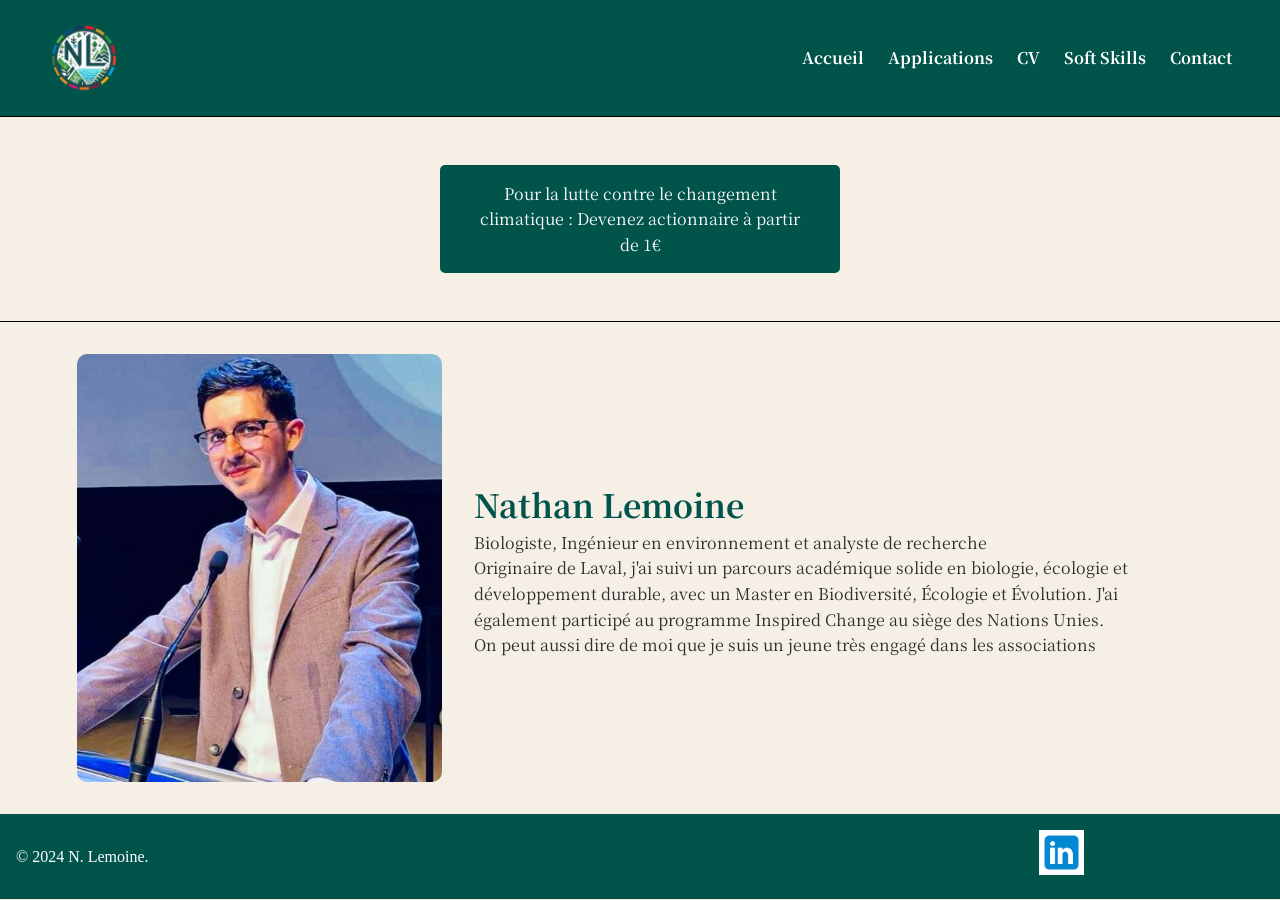
==== index.html @ cd633868 "jh" ====
<!DOCTYPE html>  
<html lang="fr">

<head>
    <meta charset="UTF-8">
    <meta name="viewport" content="width=device-width, initial-scale=1.0">
    <meta name="description" content="Accueil du site de Nathan Lemoine, biologiste et ingénieur en environnement"> 
    <meta name="keywords" content="biologiste, environnement, CV, soft skills, contact">
    <title>Site de Nathan Lemoine</title>
    <link href="https://fonts.googleapis.com/css2?family=Noto+Serif+JP:wght@400;700&display=swap" rel="stylesheet">
    <style>
        :root {
            --primary-color: rgb(0, 84, 74);
            --secondary-color: #2c2c2c;
            --background-color: rgba(245, 239, 230, 1);
            --font-family: 'Noto Serif JP', serif;
        }

        * {
            box-sizing: border-box;
            margin: 0;
            padding: 0;
        }

        body {
            font-family: var(--font-family);
            color: var(--secondary-color);
            background-color: var(--background-color);
            line-height: 1.6;
        }

        header {
            background-color: var(--primary-color);
            color: white;
            padding: 1.5rem;
            display: flex;
            justify-content: space-between;
            align-items: center;
        }

        nav ul {
            list-style: none;
            display: flex;
        }

        nav li {
            margin-right: 1.5rem;
        }

        nav a {
            color: white;
            text-decoration: none;
            font-weight: bold;
        }

        .logo_home {
            max-width: 120px;
        }

        main {
            display: flex;
            justify-content: center;
            align-items: center;
            padding: 2rem;
            position: relative; /* Ajouté pour positionner le lien caché */
        }

        .photo {
            max-width: 30%;
            margin-right: 2rem;
            border-radius: 10px;
        }

        .inspiring-text {
            max-width: 60%;
        }

        h1,
        h2 {
            color: var(--primary-color);
        }

        dt, p {
            text-align: left; /* Aligne le texte en justifié */
            max-width: 100%; /* S'assurer que le texte ne dépasse pas la page */
            overflow-wrap: break-word; /* Évite le débordement des mots longs */
        }

        /* Section avec fond blanc pour le bouton et traits de séparation */
        .cta-section {
            background-color: rgba(245, 239, 230, 1); /* Fond blanc pour la section */
            padding: 2rem 0; /* Padding pour espacer la section */
            text-align: center; /* Centre le bouton dans la section */
            border-top: 1px solid black; /* Trait de séparation en haut */
            border-bottom: 1px solid black; /* Trait de séparation en bas */
        }

        .cta-button {
            background-color: rgb(0, 84, 74); 
            color: white;
            padding: 1rem 2rem;
            text-decoration: none;
            border-radius: 5px;
            margin: 1rem auto; /* Centre le bouton horizontalement */
            display: block;
            text-align: center;
            max-width: 400px; /* Largeur maximale pour le bouton */
        }

        footer {
            background-color: var(--primary-color);
            color: white;
	    font-family: 'Playfair Display', serif;
            padding: 1rem;
            display: flex;
            justify-content: space-between;
            align-items: center;
        }

        footer img {
            max-width: 20%;
	    height: auto;
	    align-items: right;
        }

        @media (max-width: 643px) {
            header {
                flex-direction: column;
                align-items: flex-start;
            }
            nav ul {
                flex-direction: column;
            }
            nav li {
                margin-right: 0;
                margin-bottom: 0.5rem;
            }
            main {
                flex-direction: column; /* Changer l'orientation en colonne sur petits écrans */
                align-items: center; /* Centrer les éléments */
                max-width: 100%; /*            
	    }

            dt, p {
            	text-align: left; /* Aligne le texte en justifié */
            	max-width: 100%; /* S'assurer que le texte ne dépasse pas la page */
            	overflow-wrap: break-word; /* Évite le débordement des mots longs */
            }

            .photo {
                max-width: 100%; /* Ajuste l'image pour utiliser toute la largeur */
                margin-bottom: 1rem; /* Ajoute de l'espace en bas de l'image */
                align-items: center; /* Centrer les éléments */
		height: auto;
            }
            footer img {
           	max-width: 20%;
            	height: auto;
		align-items: right;
            }
        }
	
    </style>
</head>

<body>
    <header>
        <img class="logo_home" src="Logo.png" alt="Logo">
        <nav>
            <ul>
                <li><a href="index.html">Accueil</a></li>
                <li><a href="Application.html">Applications</a></li>
                <li><a href="CV.html">CV</a></li>
                <li><a href="Softskills.html">Soft Skills</a></li>
                <li><a href="Contact.html">Contact</a></li>
            </ul>
        </nav>
    </header>

    <!-- Section avec fond blanc pour le bouton et traits de séparation -->
    <section class="cta-section">
        <a href="https://team-planet.com/fr/pots/574a40e8e07d284a042122813bfe8355/redirect" class="cta-button">Pour la lutte contre le changement climatique : Devenez actionnaire à partir de 1€</a>
    </section>

    <div class="separator"></div> <!-- Ligne de séparation noire -->

    <main>
        <img class="photo" src="WhatsApp Image 2024-04-08 at 15.32.325.jpeg" alt="Portrait de Nathan Lemoine">
        <div class="inspiring-text">
            <h1>Nathan Lemoine</h1>
            <p>Biologiste, Ingénieur en environnement et analyste de recherche</p>
            <p>Originaire de Laval, j'ai suivi un parcours académique solide en biologie, écologie et développement durable, avec un Master en Biodiversité, Écologie et Évolution. J'ai également participé au programme Inspired Change au siège des Nations Unies.</p>
            <p>On peut aussi dire de moi que je suis un jeune très engagé dans les associations</p>
        </div>
    </main>

<footer style="text-align: left;"> <!-- Aligner le contenu à gauche -->
    <p style="display: inline;">&copy; 2024 N. Lemoine<a href="Message%20cach%C3%A9.html" style="color: inherit; text-decoration: none; cursor: pointer;">.</a></p> 

 </div>
        <a href="https://www.linkedin.com/in/nathan-lemoine-377b2515b/">
            <img src="logo LinkedIn.png" alt="Logo LinkedIn">
        </a>
    </footer>
</body>

</html>
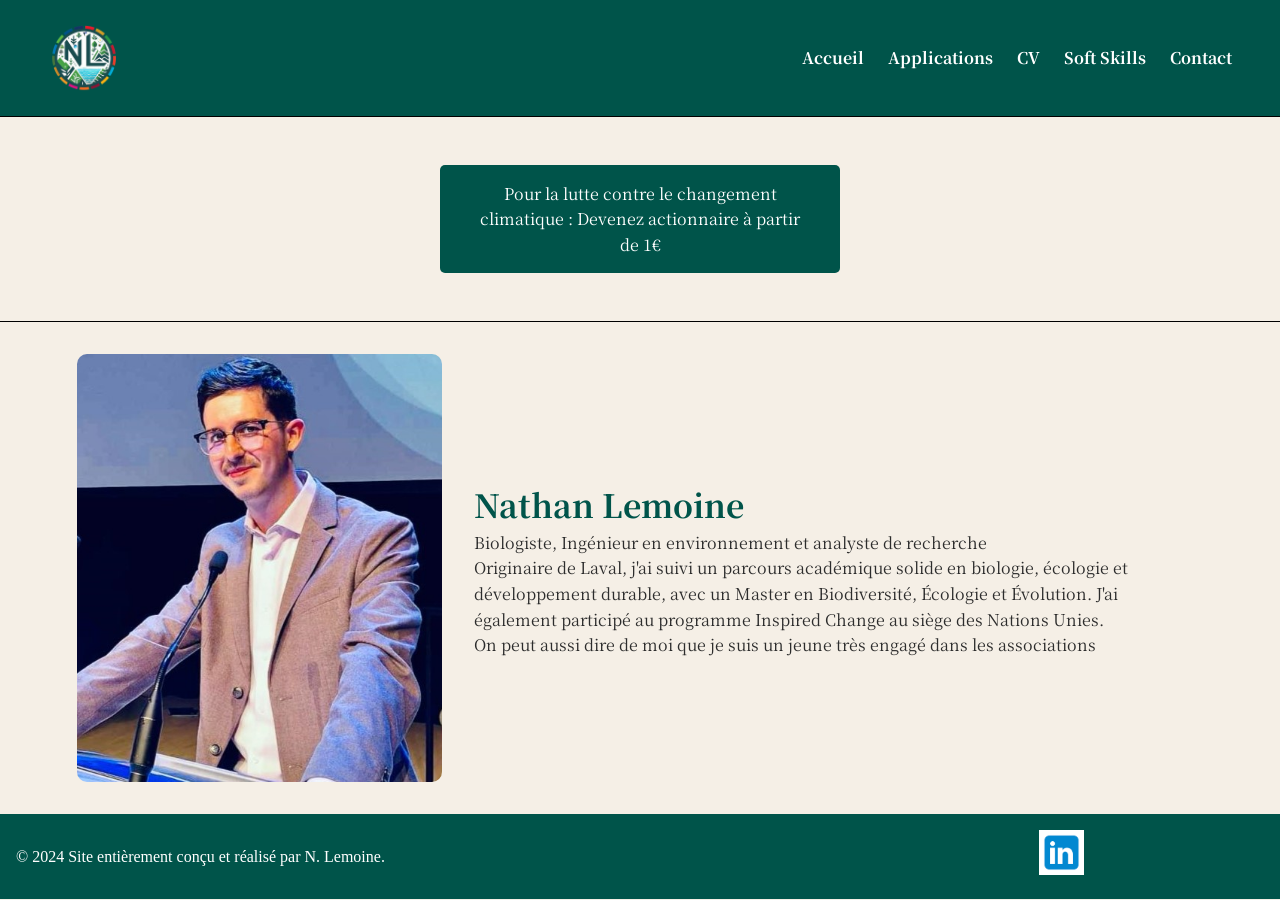
==== commit 73fba452: "f" ====
--- a/index.html
+++ b/index.html
@@ -195,13 +195,14 @@
     </main>
 
 <footer style="text-align: left;"> <!-- Aligner le contenu à gauche -->
-    <p style="display: inline;">&copy; 2024 N. Lemoine<a href="Message%20cach%C3%A9.html" style="color: inherit; text-decoration: none; cursor: pointer;">.</a></p> 
-
+    <p style="display: inline;">&copy; 2024 Site entièrement conçu et réalisé par N. Lemoine<a href="Message%20cach%C3%A9.html" style="color: inherit; text-decoration: none; cursor: pointer;">.</a></p>
+    
  </div>
         <a href="https://www.linkedin.com/in/nathan-lemoine-377b2515b/">
             <img src="logo LinkedIn.png" alt="Logo LinkedIn">
         </a>
     </footer>
+
 </body>
 
 </html>
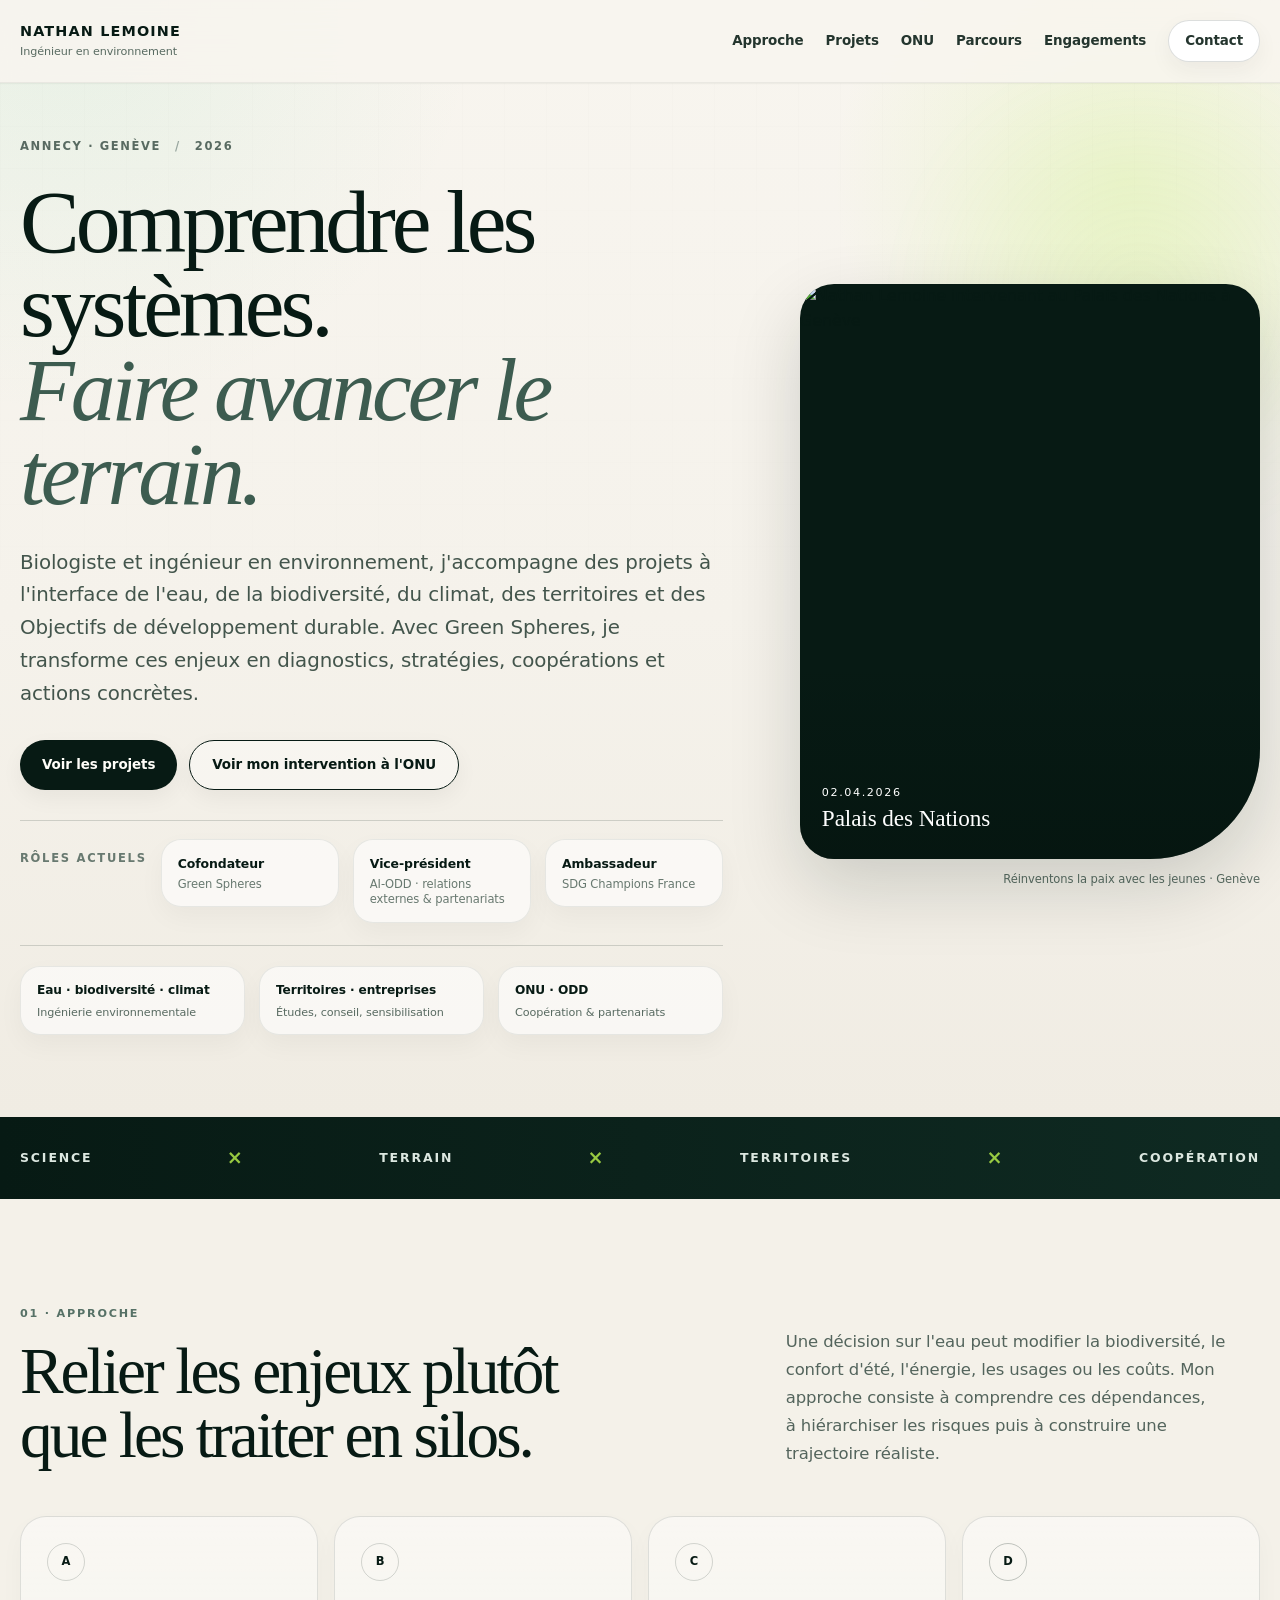
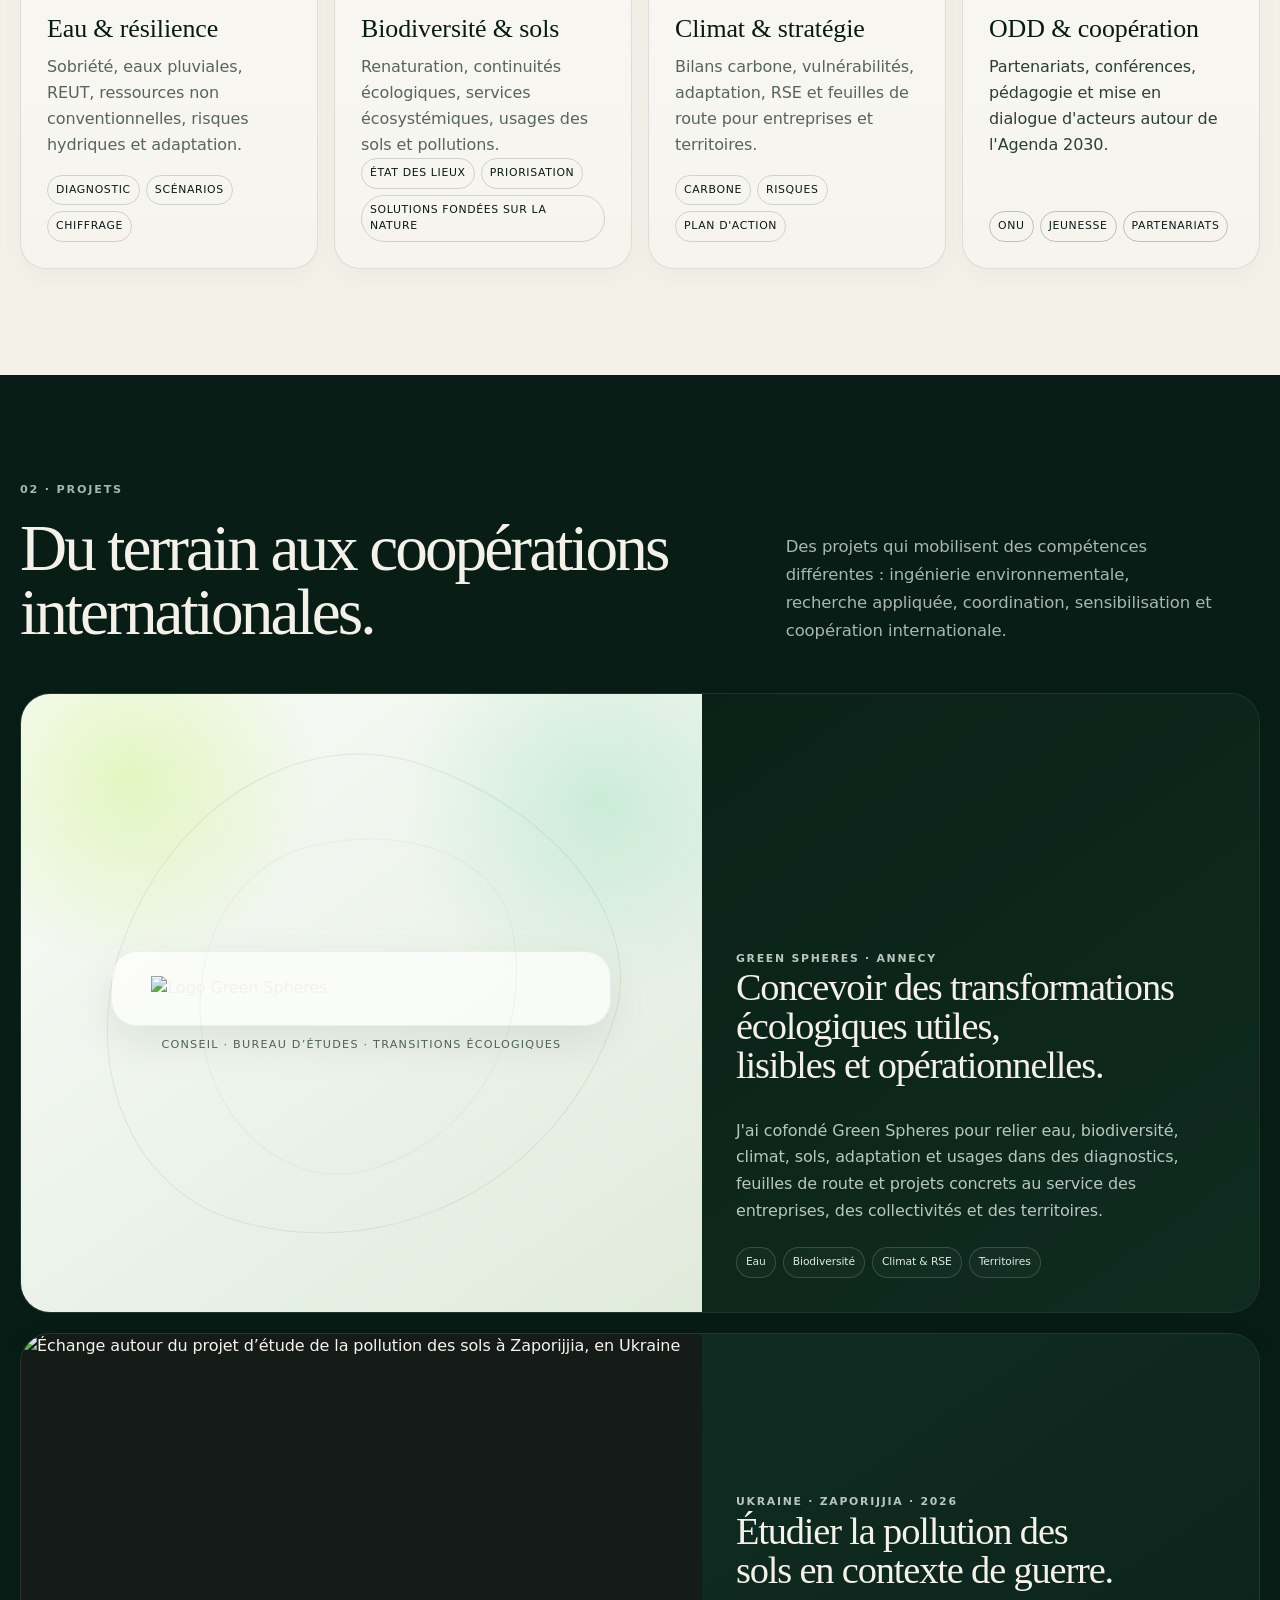
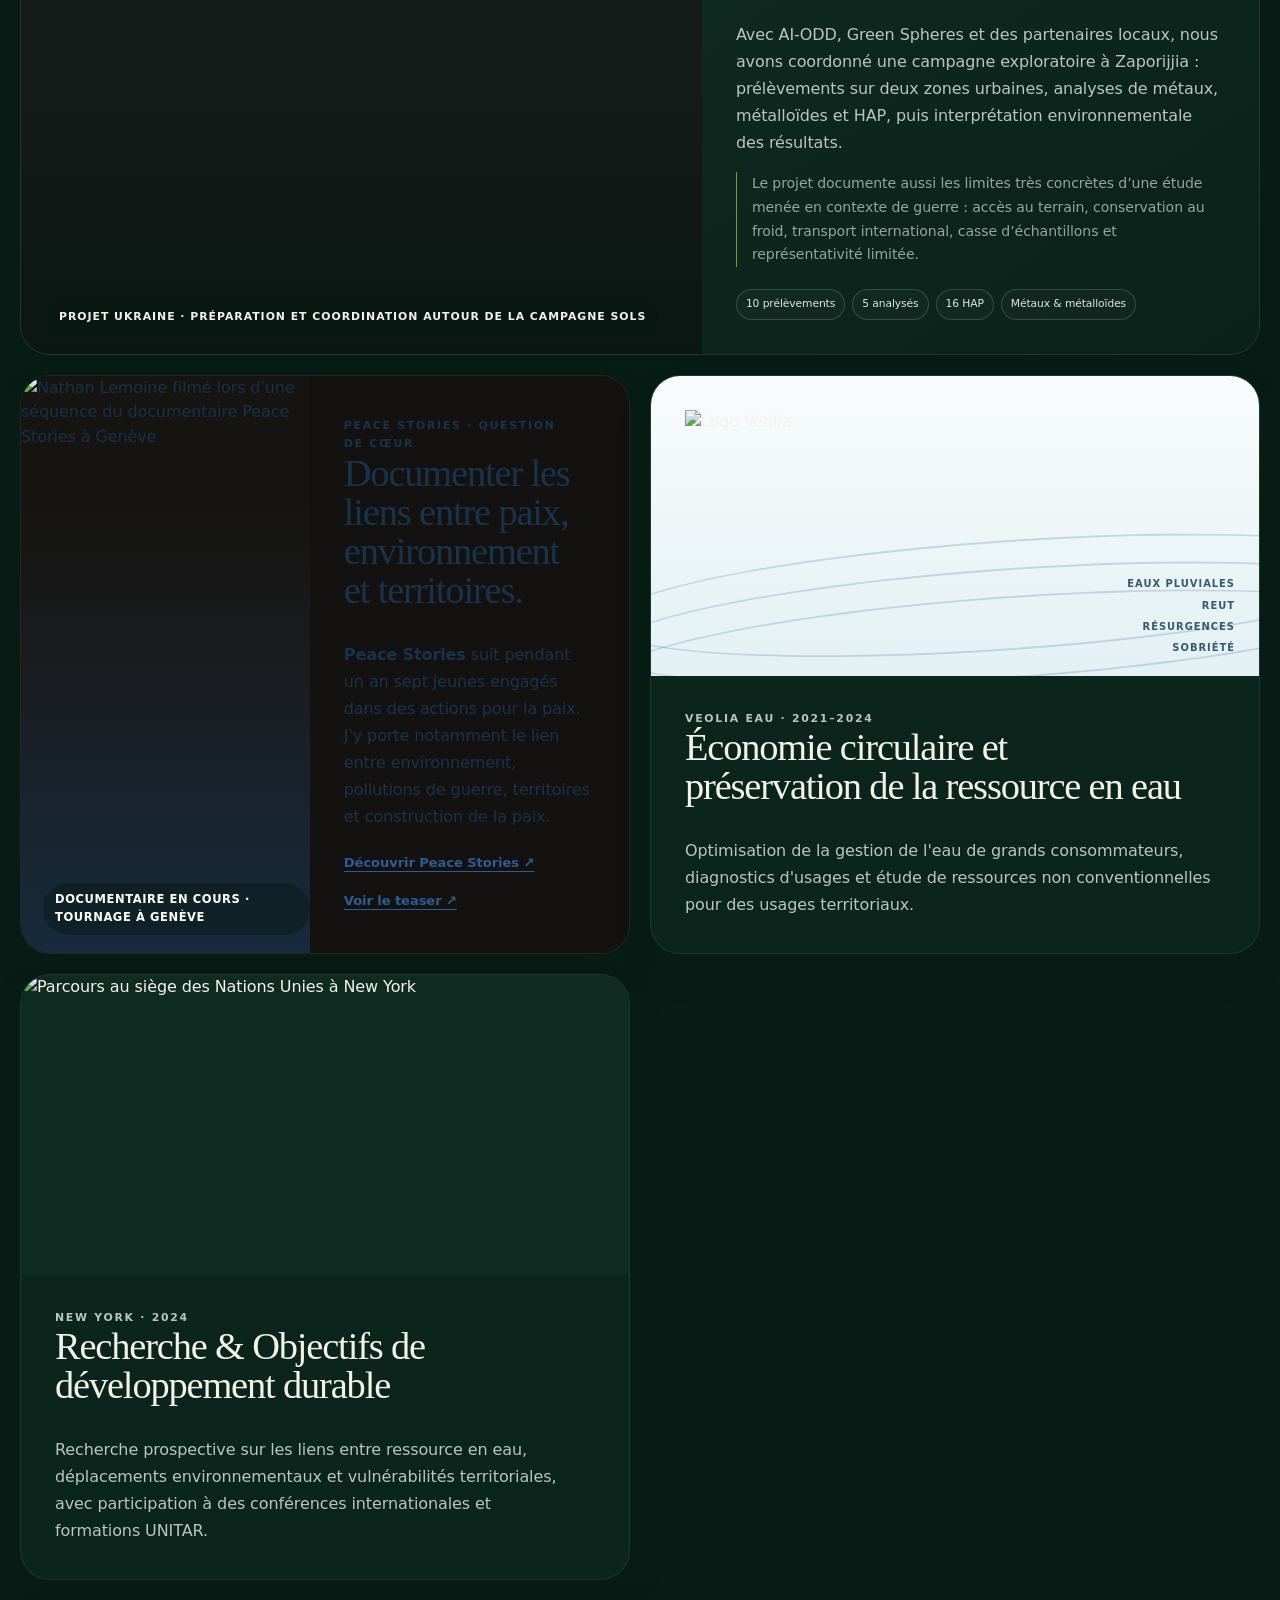
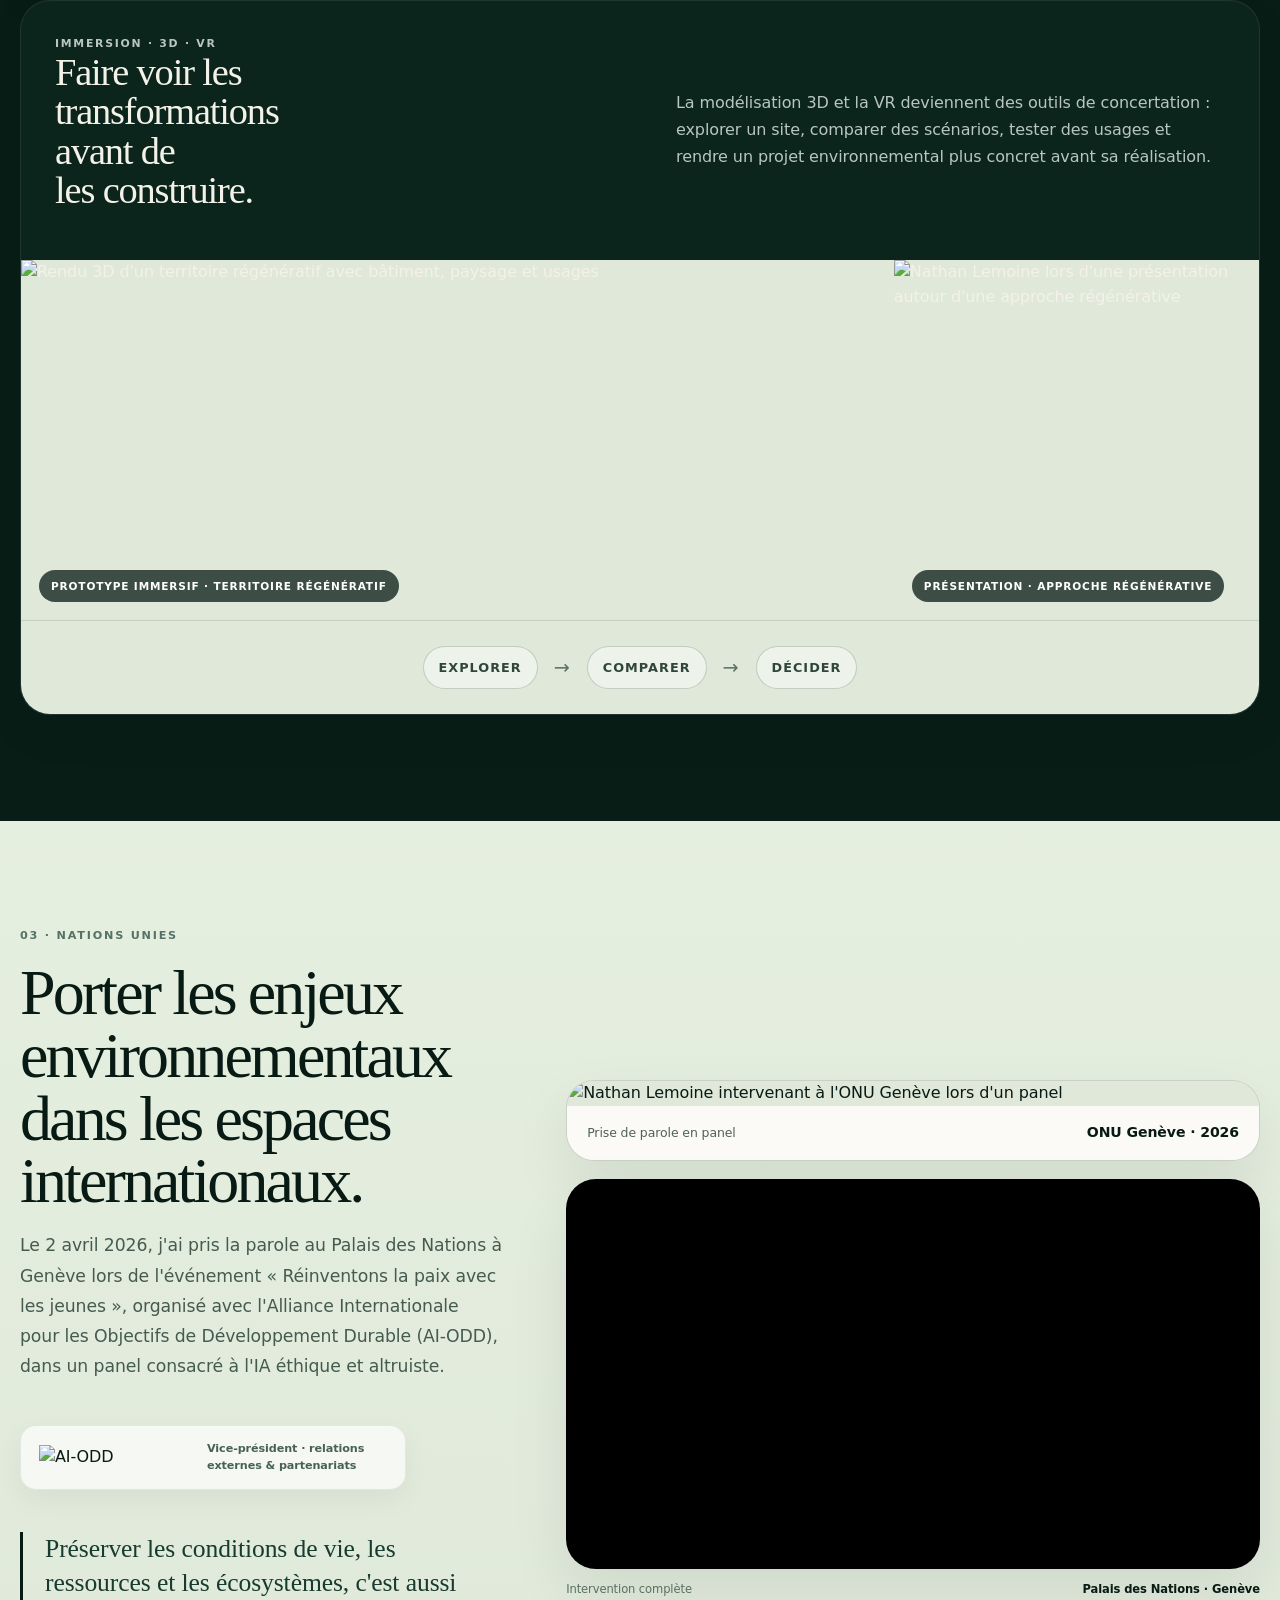
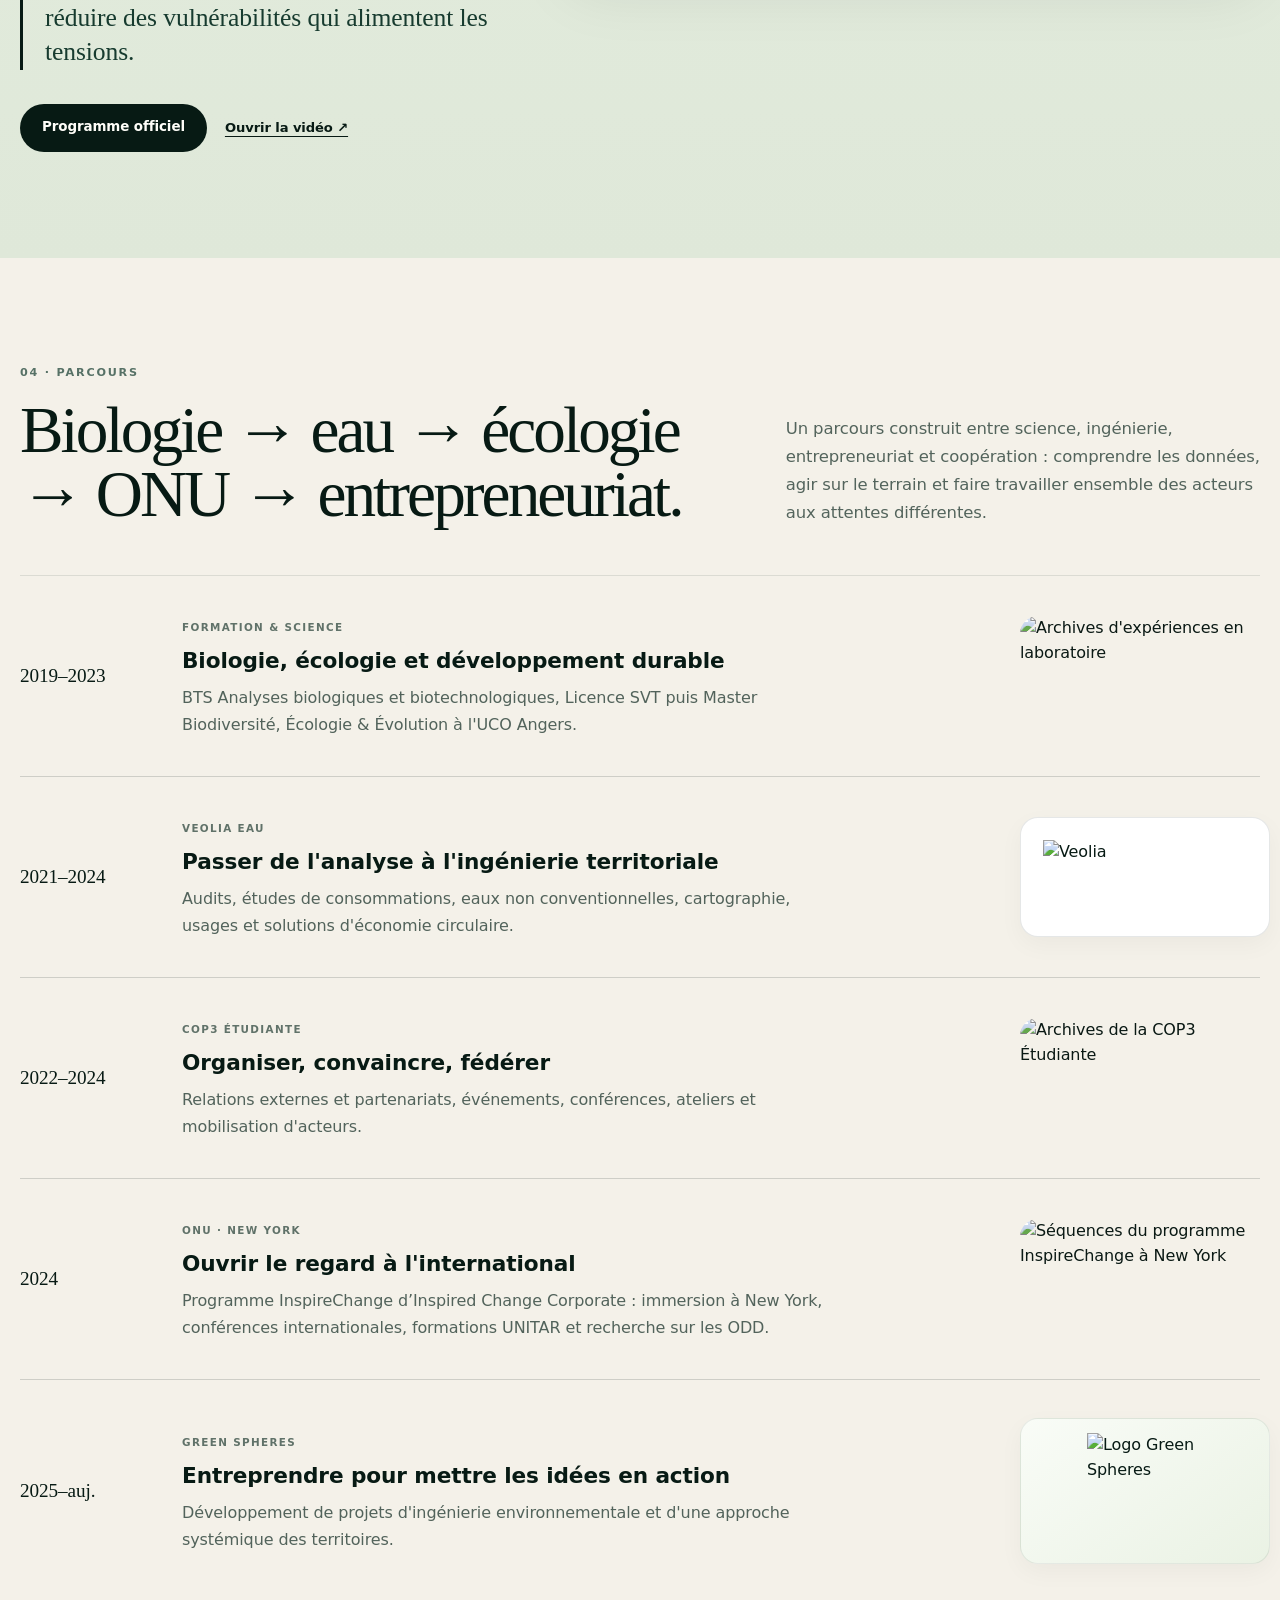
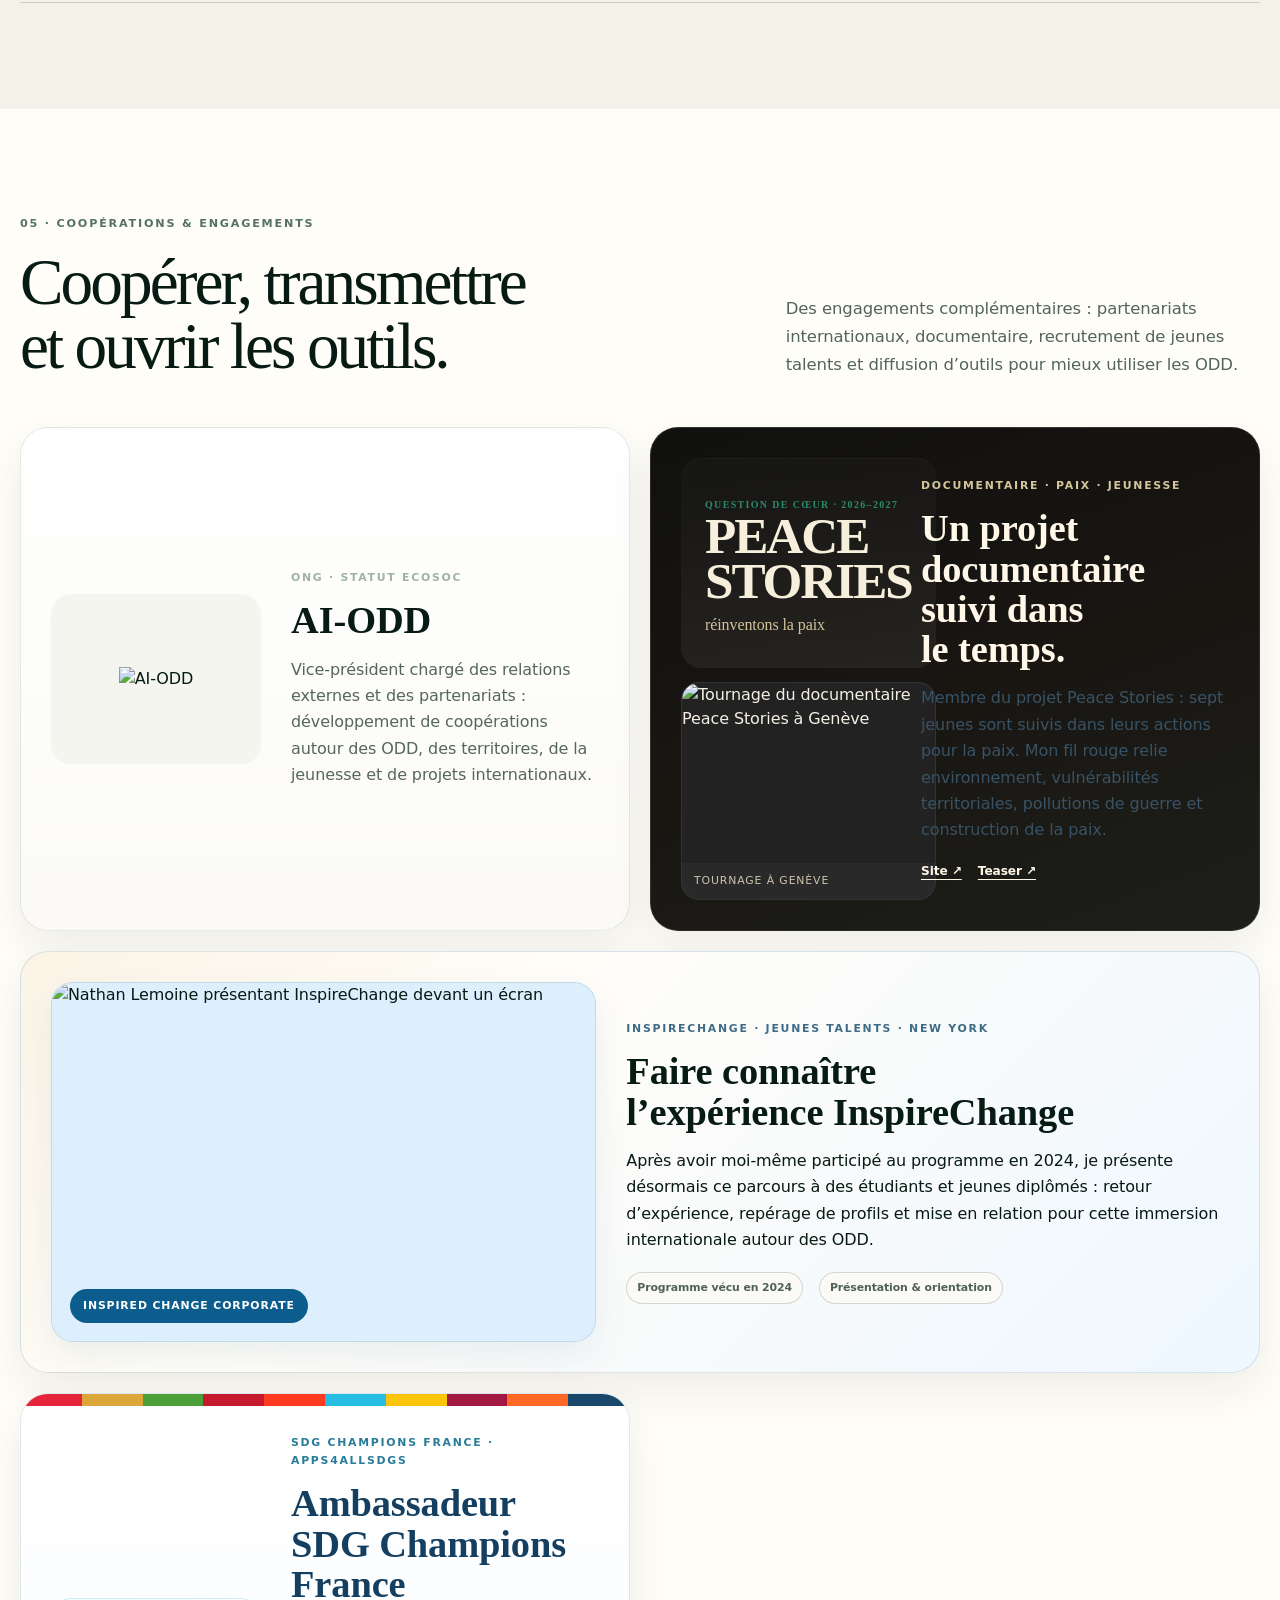
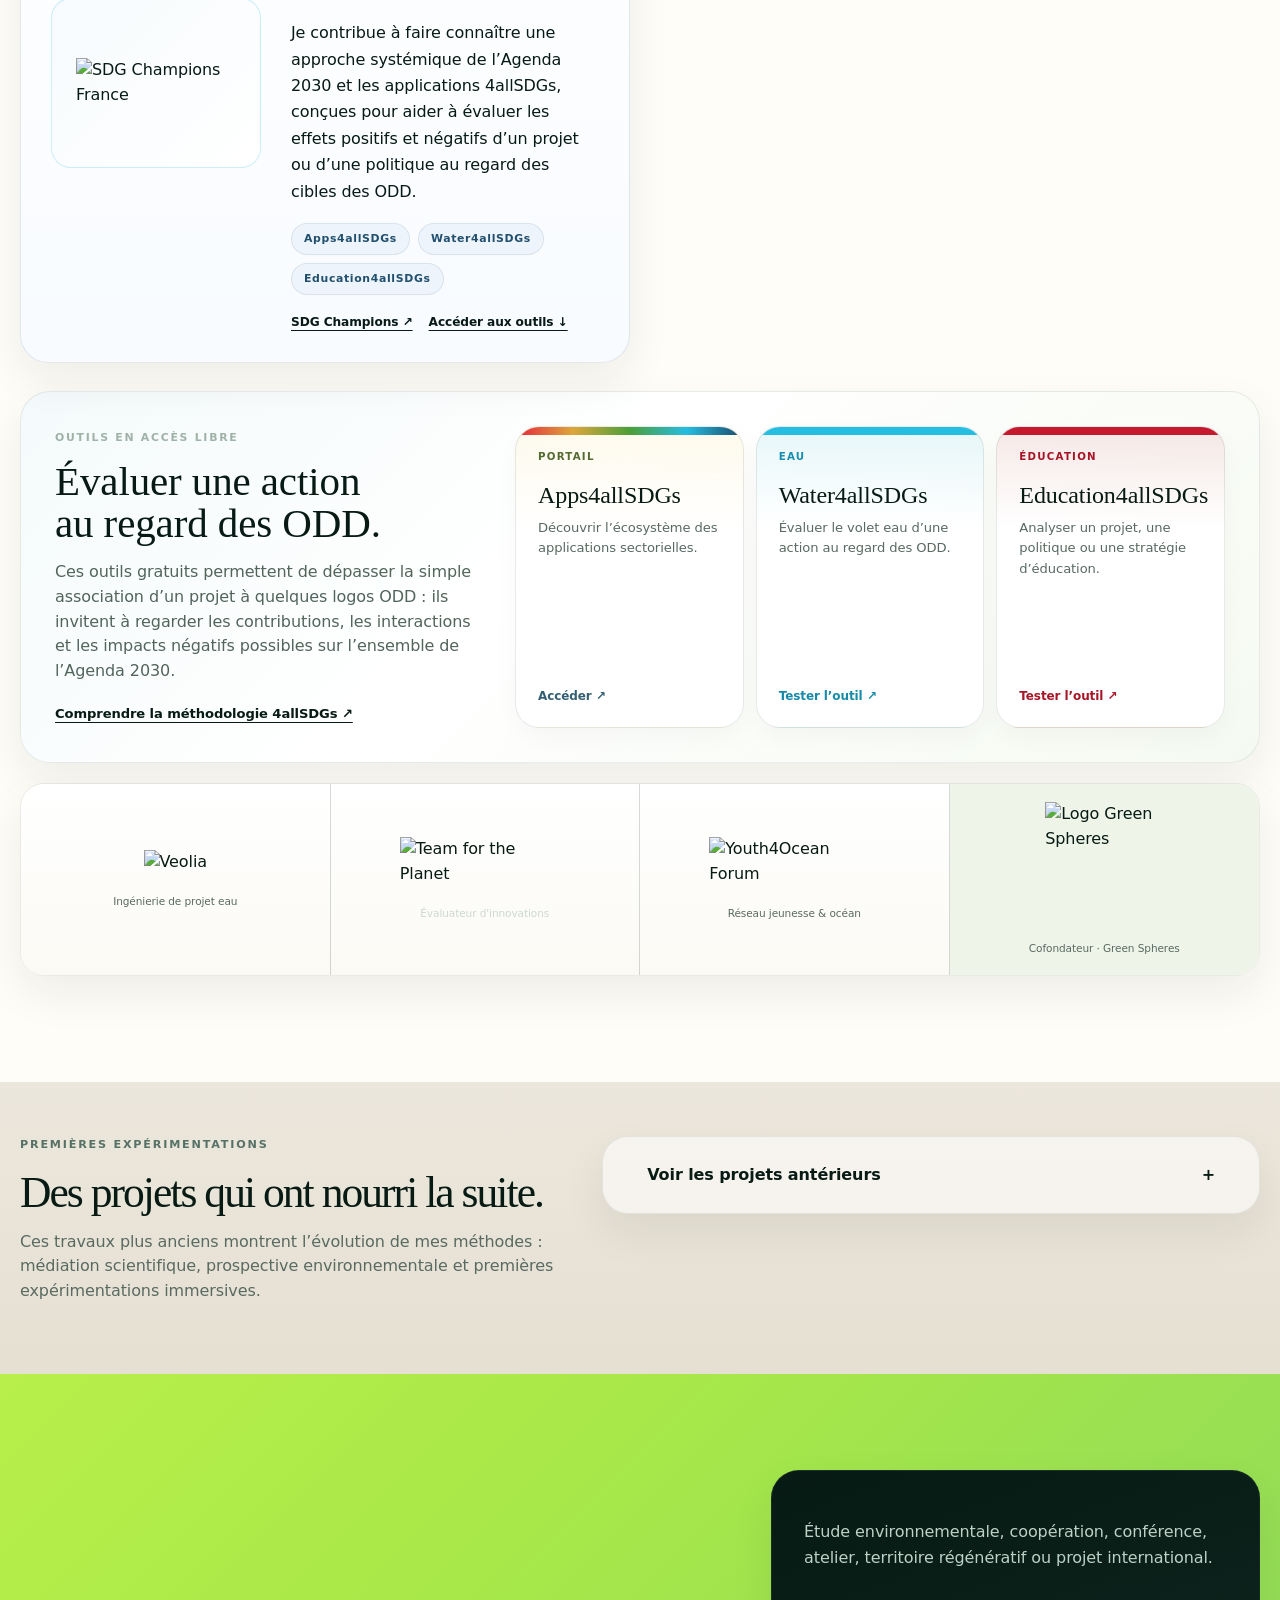
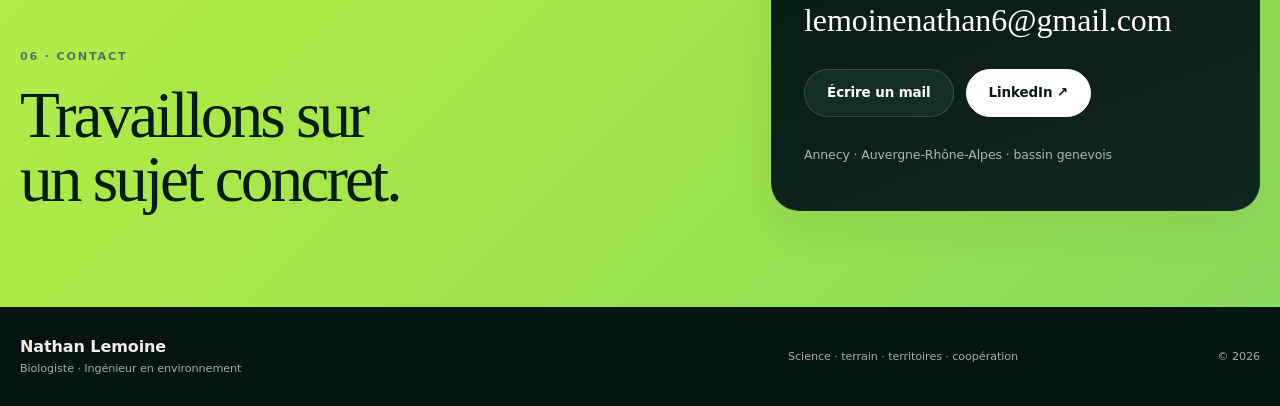
==== commit 3df2743f: "Add files via upload" ====
--- a/index.html
+++ b/index.html
@@ -1,208 +1,420 @@
-<!DOCTYPE html>  
+<!doctype html>
 <html lang="fr">
-
 <head>
-    <meta charset="UTF-8">
-    <meta name="viewport" content="width=device-width, initial-scale=1.0">
-    <meta name="description" content="Accueil du site de Nathan Lemoine, biologiste et ingénieur en environnement"> 
-    <meta name="keywords" content="biologiste, environnement, CV, soft skills, contact">
-    <title>Site de Nathan Lemoine</title>
-    <link href="https://fonts.googleapis.com/css2?family=Noto+Serif+JP:wght@400;700&display=swap" rel="stylesheet">
-    <style>
-        :root {
-            --primary-color: rgb(0, 84, 74);
-            --secondary-color: #2c2c2c;
-            --background-color: rgba(245, 239, 230, 1);
-            --font-family: 'Noto Serif JP', serif;
-        }
-
-        * {
-            box-sizing: border-box;
-            margin: 0;
-            padding: 0;
-        }
-
-        body {
-            font-family: var(--font-family);
-            color: var(--secondary-color);
-            background-color: var(--background-color);
-            line-height: 1.6;
-        }
-
-        header {
-            background-color: var(--primary-color);
-            color: white;
-            padding: 1.5rem;
-            display: flex;
-            justify-content: space-between;
-            align-items: center;
-        }
-
-        nav ul {
-            list-style: none;
-            display: flex;
-        }
-
-        nav li {
-            margin-right: 1.5rem;
-        }
-
-        nav a {
-            color: white;
-            text-decoration: none;
-            font-weight: bold;
-        }
-
-        .logo_home {
-            max-width: 120px;
-        }
-
-        main {
-            display: flex;
-            justify-content: center;
-            align-items: center;
-            padding: 2rem;
-            position: relative; /* Ajouté pour positionner le lien caché */
-        }
-
-        .photo {
-            max-width: 30%;
-            margin-right: 2rem;
-            border-radius: 10px;
-        }
-
-        .inspiring-text {
-            max-width: 60%;
-        }
-
-        h1,
-        h2 {
-            color: var(--primary-color);
-        }
-
-        dt, p {
-            text-align: left; /* Aligne le texte en justifié */
-            max-width: 100%; /* S'assurer que le texte ne dépasse pas la page */
-            overflow-wrap: break-word; /* Évite le débordement des mots longs */
-        }
-
-        /* Section avec fond blanc pour le bouton et traits de séparation */
-        .cta-section {
-            background-color: rgba(245, 239, 230, 1); /* Fond blanc pour la section */
-            padding: 2rem 0; /* Padding pour espacer la section */
-            text-align: center; /* Centre le bouton dans la section */
-            border-top: 1px solid black; /* Trait de séparation en haut */
-            border-bottom: 1px solid black; /* Trait de séparation en bas */
-        }
-
-        .cta-button {
-            background-color: rgb(0, 84, 74); 
-            color: white;
-            padding: 1rem 2rem;
-            text-decoration: none;
-            border-radius: 5px;
-            margin: 1rem auto; /* Centre le bouton horizontalement */
-            display: block;
-            text-align: center;
-            max-width: 400px; /* Largeur maximale pour le bouton */
-        }
-
-        footer {
-            background-color: var(--primary-color);
-            color: white;
-	    font-family: 'Playfair Display', serif;
-            padding: 1rem;
-            display: flex;
-            justify-content: space-between;
-            align-items: center;
-        }
-
-        footer img {
-            max-width: 20%;
-	    height: auto;
-	    align-items: right;
-        }
-
-        @media (max-width: 643px) {
-            header {
-                flex-direction: column;
-                align-items: flex-start;
-            }
-            nav ul {
-                flex-direction: column;
-            }
-            nav li {
-                margin-right: 0;
-                margin-bottom: 0.5rem;
-            }
-            main {
-                flex-direction: column; /* Changer l'orientation en colonne sur petits écrans */
-                align-items: center; /* Centrer les éléments */
-                max-width: 100%; /*            
-	    }
-
-            dt, p {
-            	text-align: left; /* Aligne le texte en justifié */
-            	max-width: 100%; /* S'assurer que le texte ne dépasse pas la page */
-            	overflow-wrap: break-word; /* Évite le débordement des mots longs */
-            }
-
-            .photo {
-                max-width: 100%; /* Ajuste l'image pour utiliser toute la largeur */
-                margin-bottom: 1rem; /* Ajoute de l'espace en bas de l'image */
-                align-items: center; /* Centrer les éléments */
-		height: auto;
-            }
-            footer img {
-           	max-width: 20%;
-            	height: auto;
-		align-items: right;
-            }
-        }
-	
-    </style>
+  <meta charset="utf-8">
+  <meta name="viewport" content="width=device-width, initial-scale=1">
+  <meta name="theme-color" content="#071a14">
+  <link rel="icon" type="image/svg+xml" href="assets/img/favicon-nl-v2.svg">
+  <link rel="apple-touch-icon" sizes="180x180" href="assets/img/apple-touch-icon.png">
+  <link rel="icon" type="image/png" sizes="32x32" href="assets/img/favicon-32x32.png">
+  <link rel="icon" type="image/png" sizes="192x192" href="assets/img/icon-192.png">
+  <title>Nathan Lemoine · Ingénierie environnementale, ODD & territoires</title>
+  <meta name="description" content="Nathan Lemoine, biologiste et ingénieur en environnement. Green Spheres, ODD, territoires régénératifs, Nations Unies et coopération internationale.">
+  <meta property="og:type" content="website">
+  <meta property="og:title" content="Nathan Lemoine · Ingénierie environnementale, ODD & territoires">
+  <meta property="og:description" content="Science, terrain, territoires régénératifs et coopération pour transformer les enjeux environnementaux en projets concrets.">
+  <meta property="og:image" content="assets/img/nathan-onu.webp">
+  <meta name="robots" content="index,follow">
+  <meta name="author" content="Nathan Lemoine">
+  <script type="application/ld+json">
+  {
+    "@context":"https://schema.org",
+    "@type":"Person",
+    "name":"Nathan Lemoine",
+    "jobTitle":"Ingénieur en environnement",
+    "sameAs":["https://www.linkedin.com/in/nathan-lemoine-377b2515b/"],
+    "knowsAbout":["eau","biodiversité","climat","adaptation","Objectifs de développement durable","territoires régénératifs"]
+  }
+  </script>
+  <link rel="stylesheet" href="styles.css">
 </head>
-
 <body>
-    <header>
-        <img class="logo_home" src="Logo.png" alt="Logo">
-        <nav>
-            <ul>
-                <li><a href="index.html">Accueil</a></li>
-                <li><a href="Application.html">Applications</a></li>
-                <li><a href="CV.html">CV</a></li>
-                <li><a href="Softskills.html">Soft Skills</a></li>
-                <li><a href="Contact.html">Contact</a></li>
-            </ul>
-        </nav>
-    </header>
-
-    <!-- Section avec fond blanc pour le bouton et traits de séparation -->
-    <section class="cta-section">
-        <a href="https://team-planet.com/fr/pots/574a40e8e07d284a042122813bfe8355/redirect" class="cta-button">Pour la lutte contre le changement climatique : Devenez actionnaire à partir de 1€</a>
-    </section>
-
-    <div class="separator"></div> <!-- Ligne de séparation noire -->
-
-    <main>
-        <img class="photo" src="WhatsApp Image 2024-04-08 at 15.32.325.jpeg" alt="Portrait de Nathan Lemoine">
-        <div class="inspiring-text">
-            <h1>Nathan Lemoine</h1>
-            <p>Biologiste, Ingénieur en environnement et analyste de recherche</p>
-            <p>Originaire de Laval, j'ai suivi un parcours académique solide en biologie, écologie et développement durable, avec un Master en Biodiversité, Écologie et Évolution. J'ai également participé au programme Inspired Change au siège des Nations Unies.</p>
-            <p>On peut aussi dire de moi que je suis un jeune très engagé dans les associations</p>
-        </div>
-    </main>
-
-<footer style="text-align: left;"> <!-- Aligner le contenu à gauche -->
-    <p style="display: inline;">&copy; 2024 Site entièrement conçu et réalisé par N. Lemoine<a href="Message%20cach%C3%A9.html" style="color: inherit; text-decoration: none; cursor: pointer;">.</a></p>
-    
- </div>
-        <a href="https://www.linkedin.com/in/nathan-lemoine-377b2515b/">
-            <img src="logo LinkedIn.png" alt="Logo LinkedIn">
-        </a>
-    </footer>
-
+  <a class="skip" href="#main">Aller au contenu</a>
+
+  <header class="site-header" data-header>
+    <div class="wrap nav-wrap">
+      <a class="identity" href="#top" aria-label="Accueil Nathan Lemoine">
+        <span class="identity-name">Nathan Lemoine</span>
+        <span class="identity-role">Ingénieur en environnement</span>
+      </a>
+      <button class="nav-toggle" data-menu aria-expanded="false" aria-label="Ouvrir le menu">
+        <span></span><span></span>
+      </button>
+      <nav class="nav-links" data-nav aria-label="Navigation principale">
+        <a href="#approche">Approche</a>
+        <a href="#projets">Projets</a>
+        <a href="#onu">ONU</a>
+        <a href="#parcours">Parcours</a>
+        <a href="#cooperations">Engagements</a>
+        <a class="nav-contact" href="#contact">Contact</a>
+      </nav>
+    </div>
+  </header>
+
+  <main id="main">
+    <section class="hero" id="top">
+      <div class="hero-noise" aria-hidden="true"></div>
+      <div class="wrap hero-grid">
+        <div class="hero-copy reveal">
+          <p class="eyebrow"><span>Annecy · Genève</span><span>2026</span></p>
+          <h1>Comprendre les systèmes.<br><em>Faire avancer le terrain.</em></h1>
+          <p class="hero-lead">Biologiste et ingénieur en environnement, j'accompagne des projets à l'interface de l'eau, de la biodiversité, du climat, des territoires et des Objectifs de développement durable. Avec Green Spheres, je transforme ces enjeux en diagnostics, stratégies, coopérations et actions concrètes.</p>
+          <div class="hero-actions">
+            <a class="button button-solid" href="#projets">Voir les projets</a>
+            <a class="button button-line" href="#onu">Voir mon intervention à l'ONU</a>
+          </div>
+          <div class="current-roles" aria-label="Rôles actuels">
+            <span class="current-roles-label">Rôles actuels</span>
+            <div><strong>Cofondateur</strong><span>Green Spheres</span></div>
+            <div><strong>Vice-président</strong><span>AI‑ODD · relations externes & partenariats</span></div>
+            <div><strong>Ambassadeur</strong><span>SDG Champions France</span></div>
+          </div>
+          <div class="hero-facts" aria-label="Expertises">
+            <div><strong>Eau · biodiversité · climat</strong><span>Ingénierie environnementale</span></div>
+            <div><strong>Territoires · entreprises</strong><span>Études, conseil, sensibilisation</span></div>
+            <div><strong>ONU · ODD</strong><span>Coopération & partenariats</span></div>
+          </div>
+        </div>
+
+        <figure class="hero-portrait reveal reveal-delay">
+          <div class="portrait-frame">
+            <img src="assets/img/nathan-onu.webp" alt="Nathan Lemoine intervenant au Palais des Nations à Genève">
+            <div class="portrait-stamp"><span>02.04.2026</span><strong>Palais des Nations</strong></div>
+          </div>
+          <figcaption>Réinventons la paix avec les jeunes · Genève</figcaption>
+        </figure>
+      </div>
+    </section>
+
+    <section class="intro-band" aria-label="Positionnement">
+      <div class="wrap intro-band-grid">
+        <p>SCIENCE</p><span>×</span><p>TERRAIN</p><span>×</span><p>TERRITOIRES</p><span>×</span><p>COOPÉRATION</p>
+      </div>
+    </section>
+
+    <section class="section light" id="approche">
+      <div class="wrap">
+        <div class="section-title-grid reveal">
+          <div>
+            <p class="section-kicker">01 · Approche</p>
+            <h2>Relier les enjeux plutôt que les traiter en silos.</h2>
+          </div>
+          <p class="section-intro">Une décision sur l'eau peut modifier la biodiversité, le confort d'été, l'énergie, les usages ou les coûts. Mon approche consiste à comprendre ces dépendances, à hiérarchiser les risques puis à construire une trajectoire réaliste.</p>
+        </div>
+
+        <div class="system-grid">
+          <article class="system-card reveal">
+            <span class="system-index">A</span>
+            <h3>Eau & résilience</h3>
+            <p>Sobriété, eaux pluviales, REUT, ressources non conventionnelles, risques hydriques et adaptation.</p>
+            <ul><li>Diagnostic</li><li>Scénarios</li><li>Chiffrage</li></ul>
+          </article>
+          <article class="system-card reveal">
+            <span class="system-index">B</span>
+            <h3>Biodiversité & sols</h3>
+            <p>Renaturation, continuités écologiques, services écosystémiques, usages des sols et pollutions.</p>
+            <ul><li>État des lieux</li><li>Priorisation</li><li>Solutions fondées sur la nature</li></ul>
+          </article>
+          <article class="system-card reveal">
+            <span class="system-index">C</span>
+            <h3>Climat & stratégie</h3>
+            <p>Bilans carbone, vulnérabilités, adaptation, RSE et feuilles de route pour entreprises et territoires.</p>
+            <ul><li>Carbone</li><li>Risques</li><li>Plan d'action</li></ul>
+          </article>
+          <article class="system-card accent-card reveal">
+            <span class="system-index">D</span>
+            <h3>ODD & coopération</h3>
+            <p>Partenariats, conférences, pédagogie et mise en dialogue d'acteurs autour de l'Agenda 2030.</p>
+            <ul><li>ONU</li><li>Jeunesse</li><li>Partenariats</li></ul>
+          </article>
+        </div>
+      </div>
+    </section>
+
+    <section class="section dark" id="projets">
+      <div class="wrap">
+        <div class="section-title-grid reveal">
+          <div>
+            <p class="section-kicker">02 · Projets</p>
+            <h2>Du terrain aux coopérations internationales.</h2>
+          </div>
+          <p class="section-intro">Des projets qui mobilisent des compétences différentes : ingénierie environnementale, recherche appliquée, coordination, sensibilisation et coopération internationale.</p>
+        </div>
+
+        <div class="projects-grid projects-grid-curated">
+          <article class="project project-large project-gs reveal">
+            <div class="project-brand-stage gs-stage">
+              <div class="brand-shell">
+                <img class="gs-real-logo gs-real-logo-horizontal" src="assets/img/green-spheres-logo-horizontal2.png" alt="Logo Green Spheres">
+              </div>
+              <p>Conseil · bureau d’études · transitions écologiques</p>
+            </div>
+            <div class="project-content">
+              <p class="project-meta">GREEN SPHERES · ANNECY</p>
+              <h3>Concevoir des transformations écologiques utiles, lisibles et opérationnelles.</h3>
+              <p>J'ai cofondé Green Spheres pour relier eau, biodiversité, climat, sols, adaptation et usages dans des diagnostics, feuilles de route et projets concrets au service des entreprises, des collectivités et des territoires.</p>
+              <div class="project-tags"><span>Eau</span><span>Biodiversité</span><span>Climat & RSE</span><span>Territoires</span></div>
+            </div>
+          </article>
+
+          <article class="project project-large project-ukraine reveal">
+            <figure class="project-media project-media-ukraine">
+              <img src="assets/img/ukraine-sol-zaporijjia.jpeg" alt="Échange autour du projet d’étude de la pollution des sols à Zaporijjia, en Ukraine" loading="lazy">
+              <figcaption>Projet Ukraine · préparation et coordination autour de la campagne sols</figcaption>
+            </figure>
+            <div class="project-content">
+              <p class="project-meta">UKRAINE · ZAPORIJJIA · 2026</p>
+              <h3>Étudier la pollution des sols en contexte de guerre.</h3>
+              <p>Avec AI‑ODD, Green Spheres et des partenaires locaux, nous avons coordonné une campagne exploratoire à Zaporijjia : prélèvements sur deux zones urbaines, analyses de métaux, métalloïdes et HAP, puis interprétation environnementale des résultats.</p>
+              <p class="project-note">Le projet documente aussi les limites très concrètes d’une étude menée en contexte de guerre : accès au terrain, conservation au froid, transport international, casse d’échantillons et représentativité limitée.</p>
+              <div class="project-tags"><span>10 prélèvements</span><span>5 analysés</span><span>16 HAP</span><span>Métaux & métalloïdes</span></div>
+            </div>
+          </article>
+
+          <article class="project project-peace reveal">
+            <figure class="project-media project-media-peace">
+              <img src="assets/img/peace-stories-filming.webp" alt="Nathan Lemoine filmé lors d'une séquence du documentaire Peace Stories à Genève" loading="lazy">
+              <div class="media-chip">Peace Stories · Tournage</div>
+              <figcaption>Documentaire en cours · tournage à Genève</figcaption>
+            </figure>
+            <div class="project-content">
+              <p class="project-meta">PEACE STORIES · QUESTION DE CŒUR</p>
+              <h3>Documenter les liens entre paix, environnement et territoires.</h3>
+              <p><strong>Peace Stories</strong> suit pendant un an sept jeunes engagés dans des actions pour la paix. J'y porte notamment le lien entre environnement, pollutions de guerre, territoires et construction de la paix.</p>
+              <div class="project-actions">
+                <a class="text-link light-link" href="https://peace-stories.org/" target="_blank" rel="noopener">Découvrir Peace Stories ↗</a>
+                <a class="text-link light-link" href="https://vimeo.com/1194630457?share=copy&amp;fl=sv&amp;fe=ci" target="_blank" rel="noopener">Voir le teaser ↗</a>
+              </div>
+            </div>
+          </article>
+
+          <article class="project project-veolia reveal">
+            <div class="veolia-stage">
+              <img src="assets/img/logo-veolia.webp" alt="Logo Veolia">
+              <div class="water-cycle" aria-hidden="true"><span></span><span></span><span></span></div>
+              <div class="water-labels" aria-hidden="true"><span>Eaux pluviales</span><span>REUT</span><span>Résurgences</span><span>Sobriété</span></div>
+            </div>
+            <div class="project-content">
+              <p class="project-meta">VEOLIA EAU · 2021–2024</p>
+              <h3>Économie circulaire et préservation de la ressource en eau</h3>
+              <p>Optimisation de la gestion de l'eau de grands consommateurs, diagnostics d'usages et étude de ressources non conventionnelles pour des usages territoriaux.</p>
+            </div>
+          </article>
+
+          <article class="project reveal">
+            <div class="project-media project-media-archive"><img src="assets/img/onu-new-york.webp" alt="Parcours au siège des Nations Unies à New York"></div>
+            <div class="project-content">
+              <p class="project-meta">NEW YORK · 2024</p>
+              <h3>Recherche & Objectifs de développement durable</h3>
+              <p>Recherche prospective sur les liens entre ressource en eau, déplacements environnementaux et vulnérabilités territoriales, avec participation à des conférences internationales et formations UNITAR.</p>
+            </div>
+          </article>
+
+          <article class="project project-wide project-immersive reveal">
+            <div class="project-content project-content-wide">
+              <div>
+                <p class="project-meta">IMMERSION · 3D · VR</p>
+                <h3>Faire voir les transformations avant de les construire.</h3>
+              </div>
+              <p>La modélisation 3D et la VR deviennent des outils de concertation : explorer un site, comparer des scénarios, tester des usages et rendre un projet environnemental plus concret avant sa réalisation.</p>
+            </div>
+            <div class="immersive-media-grid">
+              <figure class="immersive-render">
+                <img src="assets/img/regen3d.png" alt="Rendu 3D d'un territoire régénératif avec bâtiment, paysage et usages" loading="lazy">
+                <figcaption>Prototype immersif · territoire régénératif</figcaption>
+              </figure>
+              <figure class="immersive-talk">
+                <img src="assets/img/presentation-regeneratif.webp" alt="Nathan Lemoine lors d'une présentation autour d'une approche régénérative" loading="lazy">
+                <figcaption>Présentation · approche régénérative</figcaption>
+              </figure>
+            </div>
+            <div class="immersive-diagram" aria-label="Processus"><span>Explorer</span><b>→</b><span>Comparer</span><b>→</b><span>Décider</span></div>
+          </article>
+        </div>
+      </div>
+    </section>
+
+    <section class="section un-section" id="onu">
+      <div class="wrap un-layout">
+        <div class="un-copy reveal">
+          <p class="section-kicker">03 · Nations Unies</p>
+          <h2>Porter les enjeux environnementaux dans les espaces internationaux.</h2>
+          <p>Le 2 avril 2026, j'ai pris la parole au Palais des Nations à Genève lors de l'événement « Réinventons la paix avec les jeunes », organisé avec l'Alliance Internationale pour les Objectifs de Développement Durable (AI‑ODD), dans un panel consacré à l'IA éthique et altruiste.</p>
+          <a class="aiodd-inline" href="https://www.aiodd.org/" target="_blank" rel="noopener"><img src="https://static.wixstatic.com/media/a03ef8_34dfa8225804476799ac97fd20f48c8c~mv2.png" alt="AI-ODD"><span>Vice-président · relations externes & partenariats</span></a>
+          <blockquote>Préserver les conditions de vie, les ressources et les écosystèmes, c'est aussi réduire des vulnérabilités qui alimentent les tensions.</blockquote>
+          <div class="un-actions">
+            <a class="button button-solid" href="https://indico.un.org/event/1021909/attachments/24933/71190/VF%20-%20Francais%20Programme%20Reinventing%20Peace%20with%20Youth%20IDC26.pdf" target="_blank" rel="noopener">Programme officiel</a>
+            <a class="text-link" href="https://drive.google.com/file/d/1d-upxNzE0eNYn9WE_Rn6DmYhBs_gOKRu/view?usp=sharing" target="_blank" rel="noopener">Ouvrir la vidéo ↗</a>
+          </div>
+        </div>
+        <div class="un-visual-stack reveal reveal-delay">
+          <figure class="un-photo-card">
+            <img src="assets/img/onu-panel-geneva-crop.webp" alt="Nathan Lemoine intervenant à l'ONU Genève lors d'un panel" loading="lazy">
+            <figcaption><span>Prise de parole en panel</span><strong>ONU Genève · 2026</strong></figcaption>
+          </figure>
+          <div class="un-video">
+            <div class="video-shell">
+              <iframe src="https://drive.google.com/file/d/1d-upxNzE0eNYn9WE_Rn6DmYhBs_gOKRu/preview" title="Intervention de Nathan Lemoine au Palais des Nations, 2 avril 2026" allow="autoplay; fullscreen" allowfullscreen loading="lazy"></iframe>
+            </div>
+            <div class="video-caption"><span>Intervention complète</span><strong>Palais des Nations · Genève</strong></div>
+          </div>
+        </div>
+      </div>
+    </section>
+
+    <section class="section light" id="parcours">
+      <div class="wrap">
+        <div class="section-title-grid reveal">
+          <div>
+            <p class="section-kicker">04 · Parcours</p>
+            <h2>Biologie → eau → écologie → ONU → entrepreneuriat.</h2>
+          </div>
+          <p class="section-intro">Un parcours construit entre science, ingénierie, entrepreneuriat et coopération : comprendre les données, agir sur le terrain et faire travailler ensemble des acteurs aux attentes différentes.</p>
+        </div>
+
+        <div class="timeline">
+          <article class="timeline-item reveal">
+            <div class="timeline-year">2019–2023</div>
+            <div class="timeline-content"><small>FORMATION & SCIENCE</small><h3>Biologie, écologie et développement durable</h3><p>BTS Analyses biologiques et biotechnologiques, Licence SVT puis Master Biodiversité, Écologie & Évolution à l'UCO Angers.</p></div>
+            <img src="assets/img/biology.webp" alt="Archives d'expériences en laboratoire">
+          </article>
+          <article class="timeline-item reveal">
+            <div class="timeline-year">2021–2024</div>
+            <div class="timeline-content"><small>VEOLIA EAU</small><h3>Passer de l'analyse à l'ingénierie territoriale</h3><p>Audits, études de consommations, eaux non conventionnelles, cartographie, usages et solutions d'économie circulaire.</p></div>
+            <div class="timeline-logo-box"><img src="assets/img/logo-veolia.webp" alt="Veolia"></div>
+          </article>
+          <article class="timeline-item reveal">
+            <div class="timeline-year">2022–2024</div>
+            <div class="timeline-content"><small>COP3 ÉTUDIANTE</small><h3>Organiser, convaincre, fédérer</h3><p>Relations externes et partenariats, événements, conférences, ateliers et mobilisation d'acteurs.</p></div>
+            <img src="assets/img/cop3.webp" alt="Archives de la COP3 Étudiante">
+          </article>
+          <article class="timeline-item reveal">
+            <div class="timeline-year">2024</div>
+            <div class="timeline-content"><small>ONU · NEW YORK</small><h3>Ouvrir le regard à l'international</h3><p>Programme InspireChange d’Inspired Change Corporate : immersion à New York, conférences internationales, formations UNITAR et recherche sur les ODD.</p></div>
+            <img src="assets/img/onu-new-york.webp" alt="Séquences du programme InspireChange à New York">
+          </article>
+          <article class="timeline-item reveal">
+            <div class="timeline-year">2025–auj.</div>
+            <div class="timeline-content"><small>GREEN SPHERES</small><h3>Entreprendre pour mettre les idées en action</h3><p>Développement de projets d'ingénierie environnementale et d'une approche systémique des territoires.</p></div>
+            <div class="timeline-logo-box timeline-gs"><img src="assets/img/green-spheres-logo.png" alt="Logo Green Spheres" class="gs-timeline-logo gs-logo-square"></div>
+          </article>
+        </div>
+      </div>
+    </section>
+
+    <section class="section cooperation-section" id="cooperations" aria-labelledby="cooperations-title">
+      <div class="wrap">
+        <div class="section-title-grid reveal">
+          <div>
+            <p class="section-kicker">05 · Coopérations & engagements</p>
+            <h2 id="cooperations-title">Coopérer, transmettre et ouvrir les outils.</h2>
+          </div>
+          <p class="section-intro">Des engagements complémentaires : partenariats internationaux, documentaire, recrutement de jeunes talents et diffusion d’outils pour mieux utiliser les ODD.</p>
+        </div>
+
+        <div class="cooperation-feature-grid">
+          <a class="cooperation-feature aiodd-feature reveal" href="https://www.aiodd.org/" target="_blank" rel="noopener">
+            <div class="cooperation-logo"><img src="https://static.wixstatic.com/media/a03ef8_34dfa8225804476799ac97fd20f48c8c~mv2.png" alt="AI-ODD"></div>
+            <div><p class="project-meta">ONG · STATUT ECOSOC</p><h3>AI‑ODD</h3><p>Vice-président chargé des relations externes et des partenariats : développement de coopérations autour des ODD, des territoires, de la jeunesse et de projets internationaux.</p></div>
+          </a>
+
+          <article class="cooperation-feature peace-feature reveal">
+            <div class="peace-feature-visual">
+              <div class="peace-lockup">
+                <span class="peace-mini-kicker">QUESTION DE CŒUR · 2026–2027</span>
+                <strong>PEACE<br>STORIES</strong><span>réinventons la paix</span>
+              </div>
+              <figure class="peace-mini-shot">
+                <img src="assets/img/peace-stories-filming.webp" alt="Tournage du documentaire Peace Stories à Genève" loading="lazy">
+                <figcaption>Tournage à Genève</figcaption>
+              </figure>
+            </div>
+            <div><p class="project-meta">DOCUMENTAIRE · PAIX · JEUNESSE</p><h3>Un projet documentaire suivi dans le temps.</h3><p>Membre du projet Peace Stories : sept jeunes sont suivis dans leurs actions pour la paix. Mon fil rouge relie environnement, vulnérabilités territoriales, pollutions de guerre et construction de la paix.</p><div class="cooperation-actions"><a href="https://peace-stories.org/" target="_blank" rel="noopener">Site ↗</a><a href="https://vimeo.com/1194630457?share=copy&amp;fl=sv&amp;fe=ci" target="_blank" rel="noopener">Teaser ↗</a></div></div>
+          </article>
+
+          <a class="cooperation-feature icc-feature reveal" href="https://www.inspiredchangecorp.com/" target="_blank" rel="noopener">
+            <div class="cooperation-visual cooperation-visual-photo">
+              <img src="assets/img/inspirechange-presentation.webp" alt="Nathan Lemoine présentant InspireChange devant un écran" loading="lazy">
+              <span class="visual-chip">Inspired Change Corporate</span>
+            </div>
+            <div><p class="project-meta">INSPIRECHANGE · JEUNES TALENTS · NEW YORK</p><h3>Faire connaître l’expérience InspireChange</h3><p>Après avoir moi-même participé au programme en 2024, je présente désormais ce parcours à des étudiants et jeunes diplômés : retour d’expérience, repérage de profils et mise en relation pour cette immersion internationale autour des ODD.</p><div class="cooperation-actions"><span class="text-badge">Programme vécu en 2024</span><span class="text-badge">Présentation & orientation</span></div></div>
+          </a>
+
+          <article class="cooperation-feature sdg-feature reveal">
+            <div class="sdg-palette" aria-hidden="true"><span></span><span></span><span></span><span></span><span></span><span></span></div>
+            <div class="cooperation-logo cooperation-logo-white"><img src="https://static.wixstatic.com/media/1621f6_98f9f907624244e1a5c3eba09ba5fc4b~mv2.jpg" alt="SDG Champions France" loading="lazy"></div>
+            <div><p class="project-meta">SDG CHAMPIONS FRANCE · APPS4ALLSDGS</p><h3>Ambassadeur SDG Champions France</h3><p>Je contribue à faire connaître une approche systémique de l’Agenda 2030 et les applications 4allSDGs, conçues pour aider à évaluer les effets positifs et négatifs d’un projet ou d’une politique au regard des cibles des ODD.</p><div class="sdg-chip-row"><span>Apps4allSDGs</span><span>Water4allSDGs</span><span>Education4allSDGs</span></div><div class="cooperation-actions"><a href="https://www.sdg-champions.fr/" target="_blank" rel="noopener">SDG Champions ↗</a><a href="#outils-odd">Accéder aux outils ↓</a></div></div>
+          </article>
+        </div>
+
+        <div class="tools-panel reveal" id="outils-odd">
+          <div class="tools-intro">
+            <p class="project-meta">OUTILS EN ACCÈS LIBRE</p>
+            <h3>Évaluer une action au regard des ODD.</h3>
+            <p>Ces outils gratuits permettent de dépasser la simple association d’un projet à quelques logos ODD : ils invitent à regarder les contributions, les interactions et les impacts négatifs possibles sur l’ensemble de l’Agenda 2030.</p>
+            <a class="text-link" href="https://apps4allsdgs.org/methodology/" target="_blank" rel="noopener">Comprendre la méthodologie 4allSDGs ↗</a>
+          </div>
+          <div class="tools-grid">
+            <a class="tool-card tool-portal" href="https://apps4allsdgs.org/" target="_blank" rel="noopener"><span>Portail</span><strong>Apps4allSDGs</strong><p>Découvrir l’écosystème des applications sectorielles.</p><b>Accéder ↗</b></a>
+            <a class="tool-card tool-water" href="https://water4allsdgs.org/" target="_blank" rel="noopener"><span>Eau</span><strong>Water4allSDGs</strong><p>Évaluer le volet eau d’une action au regard des ODD.</p><b>Tester l’outil ↗</b></a>
+            <a class="tool-card tool-education" href="https://education4allsdgs.org/" target="_blank" rel="noopener"><span>Éducation</span><strong>Education4allSDGs</strong><p>Analyser un projet, une politique ou une stratégie d’éducation.</p><b>Tester l’outil ↗</b></a>
+          </div>
+        </div>
+
+        <div class="network-row reveal" aria-label="Autres expériences et engagements">
+          <a href="https://www.veolia.fr/" target="_blank" rel="noopener" class="network-logo"><img src="assets/img/logo-veolia.webp" alt="Veolia"><span>Ingénierie de projet eau</span></a>
+          <a href="https://team-planet.com/" target="_blank" rel="noopener" class="network-logo network-dark"><img src="assets/img/logo-tftp.webp" alt="Team for the Planet"><span>Évaluateur d'innovations</span></a>
+          <a href="https://maritime-forum.ec.europa.eu/theme/ocean-literacy-and-blue-skills/youth4ocean-forum_en" target="_blank" rel="noopener" class="network-logo"><img src="assets/img/logo-youth4ocean.webp" alt="Youth4Ocean Forum"><span>Réseau jeunesse & océan</span></a>
+          <div class="network-logo network-gs"><img src="assets/img/green-spheres-logo-horizontal2.png" alt="Logo Green Spheres" class="gs-network-logo"><span>Cofondateur · Green Spheres</span></div>
+        </div>
+      </div>
+    </section>
+
+    <section class="section archive-lite" id="archives">
+      <div class="wrap archive-lite-grid">
+        <div class="archive-lite-copy reveal">
+          <p class="section-kicker">Premières expérimentations</p>
+          <h2>Des projets qui ont nourri la suite.</h2>
+          <p>Ces travaux plus anciens montrent l’évolution de mes méthodes : médiation scientifique, prospective environnementale et premières expérimentations immersives.</p>
+        </div>
+        <details class="video-archives reveal">
+          <summary>Voir les projets antérieurs <span>+</span></summary>
+          <div class="video-archive-grid">
+            <article><video controls preload="metadata"><source src="assets/video/natexplorers.mp4" type="video/mp4"></video><h3>NatExplorer</h3><p>Projet de médiation scientifique mené en Master autour de Loire Sentinelle : ADN environnemental, micro- et nanoplastiques, biodiversité et sensibilisation le long de la Loire.</p></article>
+            <article><video controls preload="metadata"><source src="assets/video/cata.mp4" type="video/mp4"></video><h3>Prospective & risques</h3><p>Archive d'une visualisation de scénarios environnementaux.</p></article>
+          </div>
+        </details>
+      </div>
+    </section>
+
+
+    <section class="contact-section" id="contact">
+      <div class="wrap contact-grid">
+        <div class="reveal">
+          <p class="section-kicker">06 · Contact</p>
+          <h2>Travaillons sur un sujet concret.</h2>
+        </div>
+        <div class="contact-panel reveal reveal-delay">
+          <p>Étude environnementale, coopération, conférence, atelier, territoire régénératif ou projet international.</p>
+          <a class="contact-mail" href="mailto:lemoinenathan6@gmail.com">lemoinenathan6@gmail.com</a>
+          <div class="contact-actions-row">
+            <a class="button button-soft" href="mailto:lemoinenathan6@gmail.com">Écrire un mail</a>
+            <a class="button button-soft button-soft-light" href="https://www.linkedin.com/in/nathan-lemoine-377b2515b/" target="_blank" rel="noopener">LinkedIn ↗</a>
+          </div>
+          <p class="contact-place">Annecy · Auvergne-Rhône-Alpes · bassin genevois</p>
+        </div>
+      </div>
+    </section>
+  </main>
+
+  <footer class="site-footer">
+    <div class="wrap footer-grid">
+      <div><strong>Nathan Lemoine</strong><span>Biologiste · Ingénieur en environnement</span></div>
+      <p>Science · terrain · territoires · coopération</p>
+      <small>© <span data-year></span></small>
+    </div>
+  </footer>
+
+  <script src="script.js"></script>
 </body>
-
 </html>
--- a/styles.css
+++ b/styles.css
@@ -0,0 +1,627 @@
+:root{
+  --ink:#071a14;
+  --ink-soft:#0e2a21;
+  --paper:#f3f0e8;
+  --paper-2:#e9e5da;
+  --white:#fffef9;
+  --lime:#b7ef4a;
+  --mint:#72d7a4;
+  --line:rgba(7,26,20,.16);
+  --dark-line:rgba(255,255,255,.16);
+  --muted:#5f6d67;
+  --max:1240px;
+  --radius:26px;
+}
+*{box-sizing:border-box}
+html{scroll-behavior:smooth}
+body{margin:0;background:var(--paper);color:var(--ink);font-family:Inter,ui-sans-serif,system-ui,-apple-system,"Segoe UI",Arial,sans-serif;line-height:1.55}
+img{max-width:100%;display:block}
+a{color:inherit;text-decoration:none}
+button{font:inherit}
+.skip{position:absolute;left:-9999px;top:auto}.skip:focus{left:1rem;top:1rem;z-index:999;background:#fff;padding:.7rem 1rem;border-radius:999px}
+.wrap{width:min(calc(100% - 40px),var(--max));margin-inline:auto}
+.site-header{position:fixed;inset:0 0 auto;z-index:50;background:linear-gradient(to bottom,rgba(243,240,232,.96),rgba(243,240,232,.82));backdrop-filter:blur(16px);border-bottom:1px solid transparent;transition:.25s}
+.site-header.scrolled{border-color:var(--line)}
+.nav-wrap{height:78px;display:flex;align-items:center;justify-content:space-between;gap:24px}
+.identity{display:grid;line-height:1.1}.identity-name{text-transform:uppercase;font-weight:850;letter-spacing:.08em;font-size:.87rem}.identity-role{margin-top:6px;font-size:.72rem;color:var(--muted)}
+.nav-links{display:flex;align-items:center;gap:26px;font-size:.84rem;font-weight:650}.nav-links a{position:relative}.nav-links a:not(.nav-contact)::after{content:"";position:absolute;left:0;right:100%;bottom:-5px;height:1px;background:currentColor;transition:.25s}.nav-links a:hover::after{right:0}.nav-contact{border:1px solid var(--ink);border-radius:999px;padding:10px 16px}
+.nav-toggle{display:none;background:none;border:0;width:44px;height:44px;padding:12px}.nav-toggle span{display:block;height:1.5px;background:var(--ink);margin:6px 0}
+.hero{min-height:100svh;padding:130px 0 64px;position:relative;overflow:hidden}.hero::before{content:"";position:absolute;width:520px;height:520px;border-radius:50%;background:radial-gradient(circle,var(--lime),transparent 68%);opacity:.18;right:-120px;top:40px;filter:blur(10px)}
+.hero-noise{position:absolute;inset:0;opacity:.28;pointer-events:none;background-image:linear-gradient(90deg,rgba(7,26,20,.05) 1px,transparent 1px),linear-gradient(rgba(7,26,20,.05) 1px,transparent 1px);background-size:42px 42px;mask-image:linear-gradient(to bottom,#000,transparent 88%)}
+.hero-grid{display:grid;grid-template-columns:minmax(0,1.1fr) minmax(360px,.72fr);gap:72px;align-items:center;position:relative}
+.eyebrow{display:flex;gap:14px;font-size:.72rem;text-transform:uppercase;letter-spacing:.14em;font-weight:800;color:var(--muted);margin:0 0 24px}.eyebrow span+span::before{content:"/";margin-right:14px;color:#98a69f}
+.hero h1,.section h2,.contact-section h2{font-family:Georgia,"Times New Roman",serif;font-weight:500;letter-spacing:-.045em;line-height:.96;margin:0}.hero h1{font-size:clamp(3.7rem,7vw,7.1rem);max-width:900px}.hero h1 em{font-weight:400;color:#3d5c50}.hero-lead{max-width:760px;font-size:clamp(1.06rem,1.6vw,1.28rem);color:#3f5049;margin:30px 0 0}.hero-actions{display:flex;flex-wrap:wrap;gap:12px;margin-top:32px}.button{display:inline-flex;align-items:center;justify-content:center;min-height:48px;border-radius:999px;padding:0 20px;font-weight:750;font-size:.84rem;transition:.2s}.button-solid{background:var(--ink);color:var(--white)}.button-solid:hover{transform:translateY(-2px);background:#163b2e}.button-line{border:1px solid var(--ink)}.button-line:hover{background:rgba(7,26,20,.05)}
+.hero-facts{margin-top:54px;padding-top:24px;border-top:1px solid var(--line);display:grid;grid-template-columns:repeat(3,1fr);gap:18px}.hero-facts div{display:grid;gap:5px}.hero-facts strong{font-size:.78rem}.hero-facts span{font-size:.72rem;color:var(--muted)}
+.hero-portrait{margin:0;position:relative}.portrait-frame{border-radius:36px 36px 120px 36px;overflow:hidden;background:var(--ink);position:relative;box-shadow:0 35px 80px rgba(7,26,20,.18)}.portrait-frame img{width:100%;aspect-ratio:4/5;object-fit:cover;object-position:50% 36%}.portrait-frame::after{content:"";position:absolute;inset:0;background:linear-gradient(to top,rgba(4,18,13,.5),transparent 34%)}.portrait-stamp{position:absolute;left:22px;bottom:22px;z-index:2;display:grid;color:#fff}.portrait-stamp span{font-size:.7rem;letter-spacing:.14em}.portrait-stamp strong{font-family:Georgia,serif;font-weight:500;font-size:1.45rem}.hero-portrait figcaption{text-align:right;font-size:.72rem;color:var(--muted);margin-top:12px}
+.intro-band{background:var(--ink);color:var(--paper);overflow:hidden}.intro-band-grid{height:78px;display:flex;align-items:center;justify-content:space-between;gap:16px;font-size:.78rem;font-weight:850;letter-spacing:.15em}.intro-band-grid span{color:var(--lime);font-size:1.2rem}
+.section{padding:118px 0}.section.light{background:var(--paper)}.section.dark{background:var(--ink);color:var(--paper)}.section-title-grid{display:grid;grid-template-columns:1.1fr .75fr;gap:70px;align-items:end;margin-bottom:54px}.section-kicker{margin:0 0 18px;font-size:.7rem;font-weight:850;letter-spacing:.16em;text-transform:uppercase;color:#5d7067}.dark .section-kicker{color:#a7b6ae}.section h2,.contact-section h2{font-size:clamp(2.7rem,5.1vw,5rem);max-width:850px}.section-intro{font-size:1.03rem;color:#53645c;margin:0}.dark .section-intro{color:#aab6b0}
+.system-grid{display:grid;grid-template-columns:repeat(4,1fr);gap:14px}.system-card{min-height:330px;border:1px solid var(--line);border-radius:var(--radius);padding:24px;display:flex;flex-direction:column;background:rgba(255,255,255,.22);transition:.25s}.system-card:hover{transform:translateY(-5px);box-shadow:0 22px 50px rgba(7,26,20,.08)}.system-index{width:38px;height:38px;border:1px solid var(--line);border-radius:50%;display:grid;place-items:center;font-size:.72rem;font-weight:850}.system-card h3{font-family:Georgia,serif;font-weight:500;font-size:1.7rem;margin:34px 0 12px;line-height:1.05}.system-card p{color:#56655f;margin:0}.system-card ul{display:flex;flex-wrap:wrap;list-style:none;padding:0;margin:auto 0 0;gap:6px}.system-card li{font-size:.68rem;text-transform:uppercase;letter-spacing:.06em;border:1px solid var(--line);border-radius:999px;padding:6px 8px}.accent-card{background:var(--lime);border-color:transparent}.accent-card p{color:#294035}.accent-card .system-index,.accent-card li{border-color:rgba(7,26,20,.24)}
+.projects-grid{display:grid;grid-template-columns:repeat(2,minmax(0,1fr));gap:18px}.project{border:1px solid var(--dark-line);border-radius:30px;overflow:hidden;background:#0b251c;min-height:540px;display:flex;flex-direction:column}.project-large{grid-column:span 2;display:grid;grid-template-columns:1.1fr .9fr;min-height:620px}.project-wide{grid-column:span 2;min-height:auto}.project-media{position:relative;overflow:hidden;min-height:300px;background:#102c22}.project-media>img:first-child{width:100%;height:100%;object-fit:cover}.project-media-gs>img:first-child{filter:saturate(.82) contrast(1.03)}.project-logo-source{position:absolute!important;right:22px!important;bottom:22px!important;width:210px!important;height:auto!important;border-radius:14px!important;box-shadow:0 14px 40px rgba(0,0,0,.25)!important}.project-media-archive{height:300px}.project-content{padding:30px;display:flex;flex-direction:column;justify-content:flex-end;flex:1}.project-meta{margin:0 0 13px;font-size:.68rem;font-weight:850;letter-spacing:.14em;color:#aabcb3}.project h3{font-family:Georgia,serif;font-weight:500;font-size:clamp(2rem,3vw,3.25rem);line-height:1.02;margin:0 0 16px}.project p{color:#b9c6c0;margin-bottom:0}.project-tags{display:flex;gap:7px;flex-wrap:wrap;margin-top:22px}.project-tags span{font-size:.67rem;border:1px solid var(--dark-line);border-radius:999px;padding:6px 9px;color:#dfe8e3}.project-graphic{height:300px;position:relative;overflow:hidden;background:#dfe8d9;color:var(--ink)}.grid-map{position:absolute;inset:0;background-image:linear-gradient(rgba(7,26,20,.08) 1px,transparent 1px),linear-gradient(90deg,rgba(7,26,20,.08) 1px,transparent 1px);background-size:34px 34px;transform:rotate(-9deg) scale(1.3)}.zap-graphic strong{position:absolute;left:24px;bottom:42px;font-size:2.3rem;letter-spacing:.06em}.zap-graphic small{position:absolute;left:26px;bottom:23px}.sample{position:absolute;width:42px;height:42px;border-radius:50%;display:grid;place-items:center;background:var(--ink);color:var(--lime);font-weight:850;font-size:.72rem;box-shadow:0 0 0 8px rgba(7,26,20,.09)}.s1{left:60%;top:20%}.s2{left:72%;top:38%}.s3{left:53%;top:52%}.s4{left:80%;top:68%}.s5{left:64%;top:73%}.project-content-wide{display:grid;grid-template-columns:1fr 1fr;gap:80px;align-items:end;padding:34px}.project-split-media{display:grid;grid-template-columns:1fr 1fr;height:280px}.project-split-media img{width:100%;height:100%;object-fit:cover}
+.un-section{background:#dfe8d9}.un-layout{display:grid;grid-template-columns:.82fr 1.18fr;gap:72px;align-items:center}.un-copy h2{font-size:clamp(3rem,5vw,5rem)}.un-copy>p:not(.section-kicker){font-size:1.08rem;color:#455b50;max-width:620px}.un-copy blockquote{font-family:Georgia,serif;font-size:clamp(1.5rem,2.3vw,2.2rem);line-height:1.25;margin:34px 0;border-left:3px solid var(--ink);padding-left:22px}.un-actions{display:flex;align-items:center;gap:18px;flex-wrap:wrap}.text-link{font-weight:800;font-size:.82rem;text-decoration:underline;text-underline-offset:4px}.video-shell{border-radius:30px;overflow:hidden;background:#000;box-shadow:0 35px 80px rgba(7,26,20,.16);aspect-ratio:16/9}.video-shell iframe{width:100%;height:100%;border:0}.video-caption{display:flex;justify-content:space-between;gap:16px;margin-top:12px;font-size:.72rem;color:#597064}.video-caption strong{color:var(--ink)}
+.timeline{border-top:1px solid var(--line)}.timeline-item{display:grid;grid-template-columns:140px 1fr 250px;gap:32px;padding:34px 0;border-bottom:1px solid var(--line);align-items:center}.timeline-year{font-family:Georgia,serif;font-size:1.2rem}.timeline-content small{font-weight:850;font-size:.65rem;letter-spacing:.13em;color:#607269}.timeline-content h3{margin:5px 0 8px;font-size:1.35rem}.timeline-content p{margin:0;color:#56665f;max-width:650px}.timeline-item img{width:250px;height:120px;object-fit:cover;border-radius:16px;filter:saturate(.78)}
+.logos-section{background:#fffef9}.logo-wall{display:grid;grid-template-columns:repeat(5,1fr);border:1px solid var(--line);border-radius:26px;overflow:hidden}.logo-tile{min-height:210px;padding:24px;display:flex;flex-direction:column;align-items:center;justify-content:center;gap:22px;border-right:1px solid var(--line);background:#fffef9}.logo-tile:last-child{border-right:0}.logo-tile img{max-width:170px;max-height:74px;object-fit:contain}.logo-tile span{font-size:.68rem;text-align:center;color:#596a62}.logo-dark{background:#071a14}.logo-dark span{color:#d2dcd7}.logo-dark img{max-width:180px}.logo-aiodd img{max-height:90px}.logo-gs img{max-height:110px;border-radius:8px}
+.archives{background:var(--paper-2)}.archive-grid{display:grid;grid-template-columns:repeat(4,1fr);gap:12px}.archive-card{margin:0;border-radius:18px;overflow:hidden;background:#fff}.archive-card img{width:100%;height:220px;object-fit:cover;filter:saturate(.8);transition:.3s}.archive-card:hover img{transform:scale(1.02);filter:saturate(1)}.archive-card figcaption{padding:14px 16px;font-size:.75rem;font-weight:800}.video-archives{margin-top:18px;border:1px solid var(--line);border-radius:22px;background:#fff}.video-archives summary{list-style:none;cursor:pointer;padding:22px 24px;display:flex;justify-content:space-between;font-weight:800}.video-archives summary::-webkit-details-marker{display:none}.video-archive-grid{display:grid;grid-template-columns:1fr 1fr;gap:18px;padding:0 18px 18px}.video-archive-grid article{border-radius:16px;background:#f2f0e9;overflow:hidden}.video-archive-grid video{width:100%;display:block;background:#000;max-height:350px}.video-archive-grid h3,.video-archive-grid p{margin-left:18px;margin-right:18px}.video-archive-grid h3{margin-bottom:0}.video-archive-grid p{font-size:.85rem;color:#596a62;margin-bottom:18px}
+.contact-section{background:var(--lime);padding:110px 0}.contact-grid{display:grid;grid-template-columns:1fr .72fr;gap:72px;align-items:end}.contact-panel{background:var(--ink);color:#fff;border-radius:28px;padding:32px}.contact-panel p{color:#bfd0c7}.contact-mail{display:block;font-family:Georgia,serif;font-size:clamp(1.4rem,2.5vw,2.4rem);margin:24px 0;word-break:break-word}.contact-panel .text-link{color:#fff}.contact-place{margin-top:28px!important;font-size:.78rem}
+.site-footer{background:var(--ink);color:#fff;padding:28px 0}.footer-grid{display:grid;grid-template-columns:1fr 1fr auto;gap:30px;align-items:center}.footer-grid div{display:grid}.footer-grid span,.footer-grid p,.footer-grid small{font-size:.7rem;color:#9eb1a7}.footer-grid p{text-align:center;margin:0}.footer-grid small{text-align:right}
+.reveal{opacity:0;transform:translateY(18px);transition:opacity .7s ease,transform .7s ease}.reveal.in{opacity:1;transform:none}.reveal-delay{transition-delay:.1s}
+@media (prefers-reduced-motion:reduce){html{scroll-behavior:auto}.reveal{opacity:1;transform:none;transition:none}.system-card,.button{transition:none}}
+@media (max-width:1050px){.hero-grid{grid-template-columns:1fr .72fr;gap:40px}.hero h1{font-size:clamp(3.4rem,7vw,5.5rem)}.system-grid{grid-template-columns:repeat(2,1fr)}.logo-wall{grid-template-columns:repeat(3,1fr)}.logo-tile{border-bottom:1px solid var(--line)}.timeline-item{grid-template-columns:110px 1fr 180px}.timeline-item img{width:180px}.project-large{grid-template-columns:1fr}.project-media-gs{height:440px}.un-layout{grid-template-columns:1fr}.un-copy{max-width:840px}}
+@media (max-width:760px){.wrap{width:min(calc(100% - 28px),var(--max))}.site-header{background:rgba(243,240,232,.96)}.nav-toggle{display:block}.nav-links{position:fixed;left:14px;right:14px;top:88px;background:var(--paper);border:1px solid var(--line);border-radius:22px;padding:18px;display:grid;gap:0;box-shadow:0 30px 60px rgba(7,26,20,.18);opacity:0;visibility:hidden;transform:translateY(-8px);transition:.2s}.nav-links.open{opacity:1;visibility:visible;transform:none}.nav-links a{padding:13px 6px}.nav-contact{border:0;border-radius:0}.hero{padding-top:112px}.hero-grid,.section-title-grid,.contact-grid{grid-template-columns:1fr}.hero-grid{gap:46px}.hero h1{font-size:clamp(3.25rem,15vw,5rem)}.hero-facts{grid-template-columns:1fr;gap:14px}.hero-portrait{max-width:520px}.intro-band-grid{justify-content:flex-start;overflow:hidden;white-space:nowrap}.section{padding:86px 0}.section-title-grid{gap:24px;margin-bottom:36px}.system-grid{grid-template-columns:1fr}.system-card{min-height:280px}.projects-grid{grid-template-columns:1fr}.project,.project-large,.project-wide{grid-column:auto}.project-large{display:flex}.project-media-gs{height:330px}.project-content-wide{grid-template-columns:1fr;gap:20px}.project-split-media{grid-template-columns:1fr;height:auto}.project-split-media img{height:260px}.un-layout{gap:38px}.timeline-item{grid-template-columns:1fr;gap:12px}.timeline-item img{width:100%;height:190px}.logo-wall{grid-template-columns:1fr 1fr}.logo-tile{border-right:1px solid var(--line);min-height:170px}.archive-grid{grid-template-columns:1fr 1fr}.archive-card img{height:170px}.video-archive-grid{grid-template-columns:1fr}.footer-grid{grid-template-columns:1fr;gap:10px}.footer-grid p,.footer-grid small{text-align:left}}
+@media (max-width:480px){.hero-actions{display:grid}.button{width:100%}.logo-wall{grid-template-columns:1fr}.archive-grid{grid-template-columns:1fr}.archive-card img{height:220px}.video-caption{display:grid}}
+
+/* ---- Curated 2026 refinement ---- */
+.projects-grid-curated{align-items:stretch}
+.project{position:relative}
+.project-link-cover{position:absolute;inset:0;z-index:5}
+.project-link-cover:focus-visible{outline:3px solid var(--lime);outline-offset:-6px}
+.project-brand-stage{min-height:100%;display:flex;flex-direction:column;align-items:center;justify-content:center;padding:48px;position:relative;overflow:hidden}
+.gs-stage{background:radial-gradient(circle at 15% 15%,rgba(171,211,183,.35),transparent 32%),linear-gradient(135deg,#f7f6ef,#dfe8d9)}
+.gs-stage:before,.gs-stage:after{content:"";position:absolute;border:1px solid rgba(7,26,20,.12);border-radius:46% 54% 62% 38%/55% 37% 63% 45%;width:72%;aspect-ratio:1;transform:rotate(18deg)}
+.gs-stage:after{width:48%;transform:rotate(-14deg);opacity:.55}
+.gs-real-logo{position:relative;z-index:1;width:min(72%,520px);height:auto;object-fit:contain;filter:none!important;border-radius:0!important;box-shadow:none!important}
+.gs-stage p{position:relative;z-index:1;color:#455b50;font-size:.72rem;letter-spacing:.14em;text-transform:uppercase;margin-top:16px}
+.project-gs .project-content{background:#0b251c}
+
+.peace-visual{height:300px;padding:28px;background:linear-gradient(145deg,#171412,#080807);display:flex;flex-direction:column;justify-content:flex-end;position:relative;overflow:hidden}
+.peace-visual:before{content:"";position:absolute;inset:-20% 40% 10% -10%;background:radial-gradient(circle,rgba(228,215,170,.18),transparent 65%);transform:rotate(-18deg)}
+.peace-film{position:absolute;top:24px;left:28px;font-size:.62rem;letter-spacing:.16em;color:#d8cba7;font-weight:800}
+.peace-visual strong{position:relative;font-family:Georgia,serif;font-size:clamp(3rem,5vw,5.2rem);line-height:.78;font-weight:500;color:#f4efe4;letter-spacing:-.05em}
+.peace-visual em{position:relative;color:#d8cba7;font-family:Georgia,serif;font-size:1.15rem;margin-top:12px}
+.peace-rule{position:relative;width:72px;height:1px;background:#d8cba7;margin:18px 0 11px}.peace-visual small{position:relative;color:#aaa08b;font-size:.65rem;letter-spacing:.1em}
+.project-peace{background:#151411}.project-peace .project-content{background:#151411}.project-peace:hover .peace-visual strong{transform:translateX(4px)}.peace-visual strong{transition:.25s}
+
+.veolia-stage{height:300px;background:linear-gradient(180deg,#f9fcfd,#e3f0f4);position:relative;overflow:hidden;display:flex;align-items:flex-start;justify-content:flex-start;padding:34px}
+.veolia-stage>img{width:min(260px,58%);height:auto;position:relative;z-index:2}
+.water-cycle{position:absolute;left:-8%;right:-8%;bottom:-34px;height:190px;transform:rotate(-4deg)}
+.water-cycle span{position:absolute;left:0;width:115%;height:110px;border:2px solid rgba(0,83,112,.18);border-radius:50%}
+.water-cycle span:nth-child(1){bottom:0}.water-cycle span:nth-child(2){bottom:28px}.water-cycle span:nth-child(3){bottom:56px}
+.water-labels{position:absolute;right:24px;bottom:20px;display:grid;gap:6px;text-align:right}.water-labels span{font-size:.62rem;letter-spacing:.1em;text-transform:uppercase;color:#365a68;font-weight:800}
+.project-veolia{background:#0b251c}
+
+.immersive-bottom{display:grid;grid-template-columns:minmax(220px,.7fr) 1.3fr;min-height:270px;background:#dfe8d9}.immersive-bottom img{width:100%;height:100%;object-fit:cover;filter:saturate(.8)}
+.immersive-diagram{display:flex;align-items:center;justify-content:center;gap:18px;flex-wrap:wrap;color:var(--ink);font-weight:800;padding:32px;text-transform:uppercase;letter-spacing:.08em;font-size:.72rem}.immersive-diagram span{border:1px solid rgba(7,26,20,.18);padding:11px 15px;border-radius:999px;background:rgba(255,255,255,.45)}.immersive-diagram b{font-size:1.2rem;font-weight:400}
+
+.aiodd-inline{margin:26px 0 8px;display:inline-flex;align-items:center;gap:18px;padding:14px 18px;background:rgba(255,255,255,.52);border:1px solid rgba(7,26,20,.12);border-radius:16px}.aiodd-inline img{width:150px;max-height:60px;object-fit:contain}.aiodd-inline span{font-size:.7rem;font-weight:800;color:#476157;max-width:180px}
+
+.timeline-logo-box{width:250px;height:120px;border-radius:16px;background:#fff;display:grid;place-items:center;padding:22px;border:1px solid var(--line)}.timeline-logo-box img{width:100%;height:100%;object-fit:contain!important;filter:none!important;border-radius:0!important}.timeline-gs{background:#f4f7ef}.timeline-gs img{max-height:100px}
+
+.cooperation-section{background:#fffef9}
+.cooperation-feature-grid{display:grid;grid-template-columns:1fr 1fr;gap:18px;margin-bottom:18px}.cooperation-feature{border:1px solid var(--line);border-radius:28px;padding:30px;display:grid;grid-template-columns:210px 1fr;gap:30px;align-items:center;min-height:300px;background:#fff;transition:.2s}.cooperation-feature:hover{transform:translateY(-2px);box-shadow:0 18px 45px rgba(7,26,20,.08)}.cooperation-feature h3{font-family:Georgia,serif;font-size:2.4rem;margin:.25rem 0 .65rem}.cooperation-feature p:last-child{color:#56665f;margin-bottom:0}
+.cooperation-logo{height:170px;display:grid;place-items:center;border-radius:20px;background:#f3f5ee;padding:24px}.cooperation-logo img{max-width:100%;max-height:110px;object-fit:contain}
+.peace-feature{background:#10100f;color:#f4efe4;border-color:#10100f}.peace-feature p:last-child{color:#beb6a4}.peace-feature .project-meta{color:#c9bc98}.peace-lockup{min-height:170px;border:1px solid rgba(255,255,255,.12);border-radius:20px;display:flex;flex-direction:column;justify-content:center;padding:24px}.peace-lockup strong{font-family:Georgia,serif;font-size:2.4rem;line-height:.88}.peace-lockup span{color:#d8cba7;margin-top:10px;font-family:Georgia,serif}
+.network-row{display:grid;grid-template-columns:repeat(4,1fr);border:1px solid var(--line);border-radius:24px;overflow:hidden}.network-logo{min-height:170px;padding:24px;display:flex;flex-direction:column;align-items:center;justify-content:center;gap:18px;background:#fff;border-right:1px solid var(--line)}.network-logo:last-child{border-right:0}.network-logo img{max-width:170px;max-height:72px;object-fit:contain}.network-logo span{font-size:.66rem;color:#596a62;text-align:center}.network-dark{background:#071a14}.network-dark span{color:#cdd8d2}.network-gs{background:#eef3e9}.network-gs img{max-height:92px}
+
+.archive-lite{background:var(--paper-2);padding-top:70px;padding-bottom:70px}.archive-lite-grid{display:grid;grid-template-columns:.8fr 1.2fr;gap:44px;align-items:start}.archive-lite-copy h2{font-size:clamp(2.3rem,4vw,3.8rem)}.archive-lite-copy p:last-child{color:#596a62}.archive-lite .video-archives{margin-top:0}
+
+@media (max-width:1050px){.cooperation-feature{grid-template-columns:160px 1fr}.network-row{grid-template-columns:repeat(2,1fr)}.network-logo{border-bottom:1px solid var(--line)}.timeline-logo-box{width:180px}}
+@media (max-width:760px){.gs-real-logo{width:min(84%,420px)}.immersive-bottom{grid-template-columns:1fr}.immersive-bottom img{height:250px}.cooperation-feature-grid{grid-template-columns:1fr}.cooperation-feature{grid-template-columns:1fr;min-height:auto}.cooperation-logo,.peace-lockup{min-height:140px}.network-row{grid-template-columns:1fr 1fr}.timeline-logo-box{width:100%;height:180px}.archive-lite-grid{grid-template-columns:1fr}.aiodd-inline{display:flex;width:100%;justify-content:space-between}.aiodd-inline img{width:120px}}
+@media (max-width:480px){.network-row{grid-template-columns:1fr}.immersive-diagram{gap:10px}.peace-visual strong{font-size:3.5rem}}
+
+/* ---- V6 · partnerships, Peace Stories & open SDG tools ---- */
+.project-actions{display:flex;flex-wrap:wrap;gap:18px;margin-top:22px;position:relative;z-index:6}.light-link{color:#f4efe4}.project-actions a{position:relative;z-index:7}
+.peace-brand{position:relative;display:flex;align-items:center;gap:20px;z-index:1}.peace-site-mark{width:76px;height:76px;object-fit:contain;border-radius:18px;background:#fff;padding:8px;box-shadow:0 12px 28px rgba(0,0,0,.18)}.peace-wordmark{display:flex;flex-direction:column}.peace-wordmark strong{font-size:clamp(2.5rem,4.3vw,4.7rem);line-height:.84}.peace-wordmark em{margin-top:10px}.peace-site-mark-small{width:56px;height:56px;border-radius:14px;margin-bottom:18px;box-shadow:none}
+.cooperation-feature-grid{grid-template-columns:repeat(2,minmax(0,1fr))}.cooperation-feature{position:relative}.cooperation-logo-white{background:#fff}.icc-feature{background:#fffaf4}.sdg-feature{background:#f6f8fb}.cooperation-actions{display:flex;gap:16px;flex-wrap:wrap;margin-top:18px}.cooperation-actions a{font-size:.76rem;font-weight:800;text-decoration:underline;text-underline-offset:4px}.peace-feature .cooperation-actions a{color:#f4efe4}
+.tools-panel{margin:28px 0 20px;border:1px solid var(--line);border-radius:30px;background:linear-gradient(135deg,#eef4e9,#fffef9);padding:34px;display:grid;grid-template-columns:.75fr 1.25fr;gap:34px;align-items:stretch;scroll-margin-top:100px}.tools-intro{display:flex;flex-direction:column;justify-content:center;padding:4px 4px 4px 0}.tools-intro h3{font-family:Georgia,serif;font-weight:500;font-size:clamp(2rem,3.2vw,3.2rem);line-height:1.03;margin:0 0 16px}.tools-intro>p:not(.project-meta){color:#52655b;margin:0 0 20px}.tools-grid{display:grid;grid-template-columns:repeat(3,minmax(0,1fr));gap:12px}.tool-card{min-height:245px;padding:22px;border-radius:22px;border:1px solid rgba(7,26,20,.13);background:rgba(255,255,255,.74);display:flex;flex-direction:column;transition:.2s}.tool-card:hover{transform:translateY(-3px);box-shadow:0 16px 34px rgba(7,26,20,.08)}.tool-card span{font-size:.64rem;letter-spacing:.12em;text-transform:uppercase;font-weight:850;color:#587067}.tool-card strong{font-family:Georgia,serif;font-weight:500;font-size:1.5rem;line-height:1.05;margin:16px 0 10px}.tool-card p{font-size:.82rem;color:#586a61;margin:0}.tool-card b{font-size:.75rem;margin-top:auto;padding-top:20px}
+@media (max-width:1050px){.tools-panel{grid-template-columns:1fr}.tools-grid{grid-template-columns:repeat(3,1fr)}}
+@media (max-width:760px){.peace-brand{align-items:flex-start}.peace-site-mark{width:60px;height:60px}.peace-wordmark strong{font-size:2.8rem}.tools-panel{padding:24px}.tools-grid{grid-template-columns:1fr}.tool-card{min-height:190px}.nav-links a{font-size:.9rem}}
+@media (max-width:480px){.peace-brand{gap:12px}.peace-site-mark{width:48px;height:48px;border-radius:12px}.peace-wordmark strong{font-size:2.15rem}.peace-wordmark em{font-size:1rem}.project-actions,.cooperation-actions{display:grid;gap:10px}}
+
+section[id],#outils-odd{scroll-margin-top:100px}
+
+/* ---- V7 · Ukraine project & editorial image treatment ---- */
+.project-ukraine{background:#12241e}
+.project-media-ukraine{min-height:620px;margin:0;position:relative;background:#151b18}
+.project-media-ukraine img{width:100%;height:100%;object-fit:cover;object-position:50% 50%;filter:saturate(.88) contrast(1.02)}
+.project-media-ukraine:after{content:"";position:absolute;inset:0;background:linear-gradient(to top,rgba(5,20,15,.66),transparent 42%);pointer-events:none}
+.project-media-ukraine figcaption{position:absolute;left:26px;right:26px;bottom:24px;z-index:2;color:#f4f0e7;font-size:.68rem;font-weight:750;letter-spacing:.09em;text-transform:uppercase}
+.project-ukraine .project-content{background:linear-gradient(145deg,#102c22,#0a2119)}
+.project-note{font-size:.86rem;color:#93a79d!important;border-left:1px solid rgba(183,239,74,.6);padding-left:15px;margin-top:16px!important}
+@media (max-width:1050px){.project-media-ukraine{min-height:460px}}
+@media (max-width:760px){.project-media-ukraine{min-height:340px}.project-media-ukraine figcaption{left:18px;right:18px;bottom:16px;font-size:.6rem}}
+
+/* --- refinements requested on 2026-09-12 --- */
+.nav-linkedin{border:1px solid rgba(7,26,20,.14);background:#eef3e9;border-radius:999px;padding:10px 16px;font-weight:800}
+.nav-linkedin::after{display:none}
+.nav-linkedin:hover{transform:translateY(-1px);background:#e4ecde}
+
+.button-linkedin{background:#dfe8d9;color:var(--ink);border:1px solid rgba(7,26,20,.08)}
+.button-linkedin:hover{transform:translateY(-2px);background:#d3e1cb}
+
+.hero-linkedin{display:grid;gap:6px;max-width:620px;margin-top:22px;padding:18px 20px;border-radius:24px;background:#eef3e9;border:1px solid var(--line);box-shadow:0 16px 40px rgba(7,26,20,.05)}
+.hero-linkedin-label{font-size:.68rem;font-weight:850;letter-spacing:.14em;text-transform:uppercase;color:#53685d}
+.hero-linkedin strong{font-size:1.1rem}
+.hero-linkedin small{font-size:.9rem;color:#556760}
+
+.project-peace{display:grid;grid-template-columns:minmax(280px,.95fr) 1.05fr;background:#151411;min-height:560px}
+.project-peace .project-content{justify-content:center}
+.project-media-peace{min-height:560px;margin:0;background:#151411}
+.project-media-peace img{width:100%;height:100%;object-fit:cover;object-position:28% center;filter:saturate(.92) contrast(1.04)}
+.media-chip{position:absolute;left:22px;top:22px;z-index:2;padding:9px 12px;border-radius:999px;background:rgba(244,240,231,.9);color:#18211d;font-size:.68rem;font-weight:850;letter-spacing:.08em;text-transform:uppercase;backdrop-filter:blur(6px)}
+.project-media-peace figcaption{position:absolute;left:22px;right:22px;bottom:20px;z-index:2;font-size:.72rem;font-weight:720;color:#f6f1e7;letter-spacing:.05em;text-transform:uppercase}
+.project-media-peace::after{content:"";position:absolute;inset:0;background:linear-gradient(to top,rgba(6,14,11,.72),rgba(6,14,11,.08) 42%,transparent 72%)}
+.project-media-peace > *{position:relative}
+
+.project-content-wide{gap:clamp(28px,6vw,72px);align-items:center}
+.project-content-wide > p{max-width:58ch;justify-self:end}
+.project-immersive .project-content{padding:34px}
+.project-immersive .project-content h3{max-width:14ch}
+.immersive-bottom{grid-template-columns:1.15fr .85fr;align-items:stretch}
+.immersive-bottom img{width:100%;height:100%;object-fit:cover;object-position:center 15%;filter:saturate(.92) contrast(1.02)}
+.immersive-diagram{display:flex;align-items:center;justify-content:center;gap:16px;padding:28px;flex-wrap:wrap;text-align:center}
+.immersive-diagram span{font-size:.8rem;font-weight:850;letter-spacing:.08em;text-transform:uppercase;color:#30463c}
+.immersive-diagram b{font-size:1.2rem;color:#5c7367}
+
+.timeline-gs{padding:16px}
+.gs-timeline-logo{transform:scale(1.22);transform-origin:center}
+.network-gs{padding:18px}
+.gs-network-logo{max-height:98px;transform:scale(1.12)}
+
+.un-visual-stack{display:grid;gap:18px}
+.un-photo-card{margin:0;border:1px solid var(--line);border-radius:28px;overflow:hidden;background:#fff;box-shadow:0 14px 34px rgba(7,26,20,.06)}
+.un-photo-card img{display:block;width:100%;height:auto;max-height:420px;object-fit:cover;object-position:center top}
+.un-photo-card figcaption{display:flex;justify-content:space-between;gap:14px;align-items:center;padding:16px 20px;font-size:.78rem;color:#4f6158;background:#fbfaf6}
+.un-photo-card figcaption strong{font-size:.88rem;color:var(--ink)}
+.un-visual-stack .un-video{display:grid;gap:0}
+
+.cooperation-visual-photo{position:relative;border-radius:22px;overflow:hidden;padding:0;min-height:240px;background:#eef3e9;align-self:stretch}
+.cooperation-visual-photo img{width:100%;height:100%;object-fit:cover;object-position:center top}
+.visual-chip{position:absolute;left:18px;bottom:18px;padding:9px 13px;border-radius:999px;background:rgba(244,240,231,.92);font-size:.68rem;font-weight:850;letter-spacing:.08em;text-transform:uppercase;color:#15231c}
+.text-badge{display:inline-flex;align-items:center;border:1px solid var(--line);border-radius:999px;padding:7px 10px;font-size:.68rem;font-weight:800;color:#4e6258;background:#fbfaf6}
+
+.linkedin-card{display:grid;gap:6px;padding:18px 18px 16px;margin-top:10px;border-radius:22px;background:#133428;color:#fff;border:1px solid rgba(255,255,255,.12);box-shadow:inset 0 1px 0 rgba(255,255,255,.05)}
+.linkedin-card span{font-size:.72rem;font-weight:850;letter-spacing:.12em;text-transform:uppercase;color:#b9d3c5}
+.linkedin-card strong{font-size:1rem;line-height:1.25}
+.linkedin-card small{font-size:.86rem;color:#d2e3da}
+.linkedin-card:hover{transform:translateY(-1px)}
+
+@media (max-width:1050px){
+  .project-peace{grid-template-columns:1fr}
+  .project-media-peace{min-height:380px}
+  .project-content-wide > p{justify-self:start}
+  .un-photo-card img{max-height:360px}
+}
+
+@media (max-width:760px){
+  .nav-linkedin{border:0;border-radius:0;background:transparent;padding:13px 6px}
+  .hero-linkedin{max-width:none}
+  .project-peace{display:flex}
+  .project-media-peace{min-height:320px}
+  .project-content-wide > p{max-width:none}
+  .immersive-bottom{grid-template-columns:1fr}
+  .immersive-diagram{padding:24px}
+  .un-photo-card figcaption{display:grid}
+}
+
+/* --- V10 · cadrage, identités Peace Stories / SDG, hiérarchie LinkedIn --- */
+:root{
+  --peace-blue:#5776c5;
+  --peace-green:#69b96b;
+  --peace-navy:#18344d;
+  --peace-mist:#edf7f2;
+  --sdg-blue:#26bde2;
+  --sdg-red:#c5192d;
+  --sdg-yellow:#fbc412;
+  --sdg-green:#4c9f38;
+}
+
+/* LinkedIn: un seul accès discret en haut, mise en avant conservée en contact */
+.nav-linkedin{border:0;background:transparent;border-radius:0;padding:0;color:#0a66c2;font-weight:800}
+.nav-linkedin::after{background:#0a66c2!important}
+.button-linkedin,.hero-linkedin{display:none!important}
+
+/* ONU: montrer le panel plutôt que le plafond */
+.un-photo-card img{width:100%;height:auto;max-height:none;object-fit:contain;object-position:center;background:#dfe8d9}
+.un-photo-card{background:#eef3ea}
+
+/* Green Spheres: aucun zoom, aucun débordement */
+.timeline-gs,.network-gs{overflow:hidden}
+.gs-timeline-logo,.gs-network-logo{transform:none!important;object-fit:contain!important;width:100%!important;height:100%!important;max-width:100%!important;max-height:100%!important}
+.timeline-gs{padding:12px 18px!important}
+.network-gs{padding:20px 28px!important}
+.network-gs .gs-network-logo{height:82px!important;width:auto!important}
+
+/* Peace Stories: palette issue du symbole feuille bleu / vert */
+.project-peace{background:linear-gradient(135deg,#eef7f2 0%,#edf3fb 100%)!important;color:var(--peace-navy);border-color:rgba(87,118,197,.3)}
+.project-peace .project-content{background:transparent!important;color:var(--peace-navy)}
+.project-peace .project-meta{color:#3e8461}
+.project-peace h3,.project-peace p{color:var(--peace-navy)!important}
+.project-peace .light-link{color:#315e9b!important}
+.project-media-peace::after{background:linear-gradient(to top,rgba(24,52,77,.72),rgba(87,118,197,.08) 50%,transparent 78%)}
+.project-media-peace figcaption{color:#fff}
+.project-media-peace .media-chip{background:linear-gradient(90deg,rgba(105,185,107,.95),rgba(87,118,197,.95));color:#fff}
+
+.peace-feature{background:linear-gradient(135deg,#eef7f2 0%,#eef3fb 100%)!important;color:var(--peace-navy)!important;border-color:rgba(87,118,197,.24)!important}
+.peace-feature .project-meta{color:#4f7d66!important}
+.peace-feature p,.peace-feature p:last-child{color:#385366!important}
+.peace-feature .cooperation-actions a{color:#315e9b!important}
+.peace-lockup{background:linear-gradient(145deg,var(--peace-green),var(--peace-blue));border:0!important;color:#fff;box-shadow:0 18px 36px rgba(87,118,197,.18)}
+.peace-lockup strong,.peace-lockup span{color:#fff!important}
+.peace-site-mark-small{background:#fff;padding:6px}
+
+/* 3D / régénératif: rendu + photo de présentation, texte séparé des visuels */
+.immersive-media-grid{display:grid;grid-template-columns:1.55fr .65fr;gap:0;background:#dfe8d9;min-height:360px}
+.immersive-media-grid figure{margin:0;position:relative;overflow:hidden;min-height:360px}
+.immersive-media-grid img{width:100%;height:100%;object-fit:cover;display:block}
+.immersive-render img{object-position:center center}
+.immersive-talk img{object-position:center 18%}
+.immersive-media-grid figcaption{position:absolute;left:18px;right:18px;bottom:16px;padding:9px 12px;border-radius:999px;background:rgba(243,240,232,.92);color:#173027;font-size:.66rem;font-weight:850;letter-spacing:.07em;text-transform:uppercase;width:max-content;max-width:calc(100% - 36px)}
+.project-immersive>.immersive-diagram{min-height:94px;background:#dfe8d9;border-top:1px solid rgba(7,26,20,.12);padding:20px 28px}
+.project-immersive .project-content-wide>p{align-self:center;max-width:58ch;margin:0}
+
+/* Inspired Change: image du programme New York, pas la photo de présentation régénérative */
+.icc-feature{grid-column:span 2;grid-template-columns:minmax(360px,.95fr) 1.05fr;min-height:420px;background:#f8fbfd}
+.icc-feature .cooperation-visual-photo{min-height:360px;background:#d9eef8}
+.icc-feature .cooperation-visual-photo img{object-fit:contain;object-position:center;background:#cfeaf6}
+.icc-feature .visual-chip{background:#0c5d8d;color:#fff}
+.icc-feature .project-meta{color:#3e6c86}
+
+/* SDG Champions: faire réellement apparaître l'identité colorée des ODD */
+.sdg-feature{overflow:hidden;background:#fff!important;border-color:rgba(12,62,92,.15)!important;padding-top:40px}
+.sdg-feature::before{content:"";position:absolute;left:0;right:0;top:0;height:12px;background:linear-gradient(90deg,#e5243b 0 10%,#dda63a 10% 20%,#4c9f38 20% 30%,#c5192d 30% 40%,#ff3a21 40% 50%,#26bde2 50% 60%,#fcc30b 60% 70%,#a21942 70% 80%,#fd6925 80% 90%,#19486a 90% 100%)}
+.sdg-palette{display:none}
+.sdg-feature .cooperation-logo{background:linear-gradient(135deg,#f7fbfd,#fff);border:1px solid rgba(38,189,226,.22)}
+.sdg-feature h3{color:#153f60}
+.sdg-feature .project-meta{color:#287c9a}
+
+.tools-panel{background:linear-gradient(135deg,#f5fafc 0%,#fff 48%,#f8fbf5 100%)}
+.tool-card{position:relative;overflow:hidden;background:#fff}
+.tool-card::before{content:"";position:absolute;left:0;right:0;top:0;height:10px}
+.tool-portal::before{background:linear-gradient(90deg,#e5243b,#dda63a,#4c9f38,#26bde2,#19486a)}
+.tool-water::before{background:var(--sdg-blue)}
+.tool-education::before{background:var(--sdg-red)}
+.tool-water{background:linear-gradient(180deg,rgba(38,189,226,.10),#fff 34%)}
+.tool-education{background:linear-gradient(180deg,rgba(197,25,45,.09),#fff 34%)}
+.tool-portal{background:linear-gradient(180deg,rgba(251,196,18,.08),#fff 34%)}
+.tool-water span{color:#178eae}.tool-education span{color:#a61627}.tool-portal span{color:#536a31}
+.tool-water b{color:#168ba9}.tool-education b{color:#a61627}.tool-portal b{color:#335f74}
+
+@media (max-width:1050px){
+  .icc-feature{grid-column:auto;grid-template-columns:1fr;min-height:auto}
+  .icc-feature .cooperation-visual-photo{min-height:280px}
+  .immersive-media-grid{grid-template-columns:1fr .75fr}
+}
+@media (max-width:760px){
+  .nav-linkedin{padding:13px 6px;color:#0a66c2}
+  .project-peace{display:flex!important}
+  .immersive-media-grid{grid-template-columns:1fr}
+  .immersive-media-grid figure{min-height:280px}
+  .immersive-talk{min-height:360px!important}
+  .icc-feature{grid-template-columns:1fr}
+}
+
+
+/* ---- V11 · Green Spheres logo correction ---- */
+.timeline-logo-box.timeline-gs{height:156px!important;padding:14px!important;background:#eef4e7!important}
+.timeline-logo-box.timeline-gs .gs-timeline-logo{width:126px!important;height:126px!important;max-width:126px!important;max-height:126px!important;object-fit:contain!important}
+.network-logo.network-gs{padding:18px 12px!important;background:#eef4e7!important}
+.network-logo.network-gs .gs-network-logo{width:118px!important;height:118px!important;max-width:118px!important;max-height:118px!important;object-fit:contain!important}
+.network-logo.network-gs span{margin-top:2px}
+@media (max-width:760px){.timeline-logo-box.timeline-gs{height:190px!important}.timeline-logo-box.timeline-gs .gs-timeline-logo{width:140px!important;height:140px!important}.network-logo.network-gs .gs-network-logo{width:104px!important;height:104px!important}}
+
+/* ---- V12 · direction artistique / maturité professionnelle ---- */
+:root{
+  --paper:#f4f1e9;
+  --paper-2:#ebe7dd;
+  --ink:#071a14;
+  --ink-soft:#102c22;
+  --muted:#586a61;
+  --lime:#b7ef4a;
+  --mint:#76cfa3;
+  --blue:#3a75c4;
+  --shadow:0 24px 60px rgba(7,26,20,.08);
+}
+
+body{font-size:16px;letter-spacing:-.006em}
+h1,h2,h3{text-wrap:balance}
+p{text-wrap:pretty}
+::selection{background:#cfeeb2;color:#071a14}
+a,button{transition:transform .2s ease,background-color .2s ease,border-color .2s ease,color .2s ease,box-shadow .2s ease}
+a:focus-visible,button:focus-visible,summary:focus-visible{outline:3px solid #6fa84d;outline-offset:4px;border-radius:8px}
+
+.site-header{background:rgba(244,241,233,.9);box-shadow:0 1px 0 rgba(7,26,20,.04)}
+.site-header.scrolled{background:rgba(244,241,233,.96);box-shadow:0 10px 30px rgba(7,26,20,.05)}
+.identity-name{font-size:.9rem}.identity-role{font-size:.7rem}
+.nav-links{gap:20px}.nav-links a{font-weight:720}
+.nav-linkedin{background:transparent!important;border-color:rgba(7,26,20,.18)!important}
+.nav-contact{background:var(--ink);color:#fff;border-color:var(--ink)}
+.nav-contact:hover{transform:translateY(-1px);background:#123126}
+
+.hero{padding-top:138px;padding-bottom:82px;background:linear-gradient(180deg,#f7f4ed 0%,#f4f1e9 68%,#f0ede4 100%)}
+.hero::before{opacity:.12;filter:blur(24px)}
+.hero-grid{gap:clamp(44px,6vw,84px)}
+.hero h1{max-width:930px;line-height:.94}
+.hero-lead{max-width:720px;line-height:1.65;color:#43554c}
+.hero-actions{margin-top:30px}
+.button{padding-inline:22px}
+.button-line{background:rgba(255,255,255,.32)}
+.current-roles{margin-top:30px;padding:18px 0 0;border-top:1px solid var(--line);display:grid;grid-template-columns:auto repeat(3,1fr);gap:18px;align-items:start}
+.current-roles-label{font-size:.64rem;font-weight:850;letter-spacing:.15em;text-transform:uppercase;color:#718077;padding-top:2px}
+.current-roles div{display:grid;gap:3px}
+.current-roles strong{font-size:.78rem}
+.current-roles span{font-size:.72rem;color:#687970;line-height:1.35}
+.hero-facts{margin-top:22px;padding-top:20px}
+.hero-facts strong{font-size:.76rem}.hero-facts span{font-size:.7rem}
+.portrait-frame{border-radius:34px 34px 110px 34px;box-shadow:0 30px 80px rgba(7,26,20,.14)}
+.portrait-frame img{aspect-ratio:4/5;object-position:50% 34%}
+
+.intro-band{background:#0b241c}.intro-band-grid{height:70px;color:#dce7e0}.intro-band-grid p{margin:0}.intro-band-grid span{opacity:.82}
+.section{padding:106px 0}.section-title-grid{margin-bottom:48px}.section h2,.contact-section h2{line-height:.98}
+.section-intro{line-height:1.7;max-width:58ch}
+
+.system-grid{gap:16px}.system-card{min-height:310px;background:rgba(255,255,255,.42);border-color:rgba(7,26,20,.11);padding:26px}.system-card:hover{transform:translateY(-3px);box-shadow:var(--shadow)}
+.system-card h3{font-size:1.62rem}.system-card p{line-height:1.62}.accent-card{background:linear-gradient(145deg,#c8f276,#aae759)}
+
+.section.dark{background:#081d16}.projects-grid{gap:20px}.project{border-color:rgba(255,255,255,.1);box-shadow:0 20px 50px rgba(0,0,0,.06)}
+.project:hover{border-color:rgba(255,255,255,.2)}
+.project-content{padding:34px}.project-content p{line-height:1.65}
+.project-meta{color:#9fb2a8}
+.project h3{letter-spacing:-.03em}
+.project-tags span{background:rgba(255,255,255,.025)}
+.project-brand-stage{padding:42px}
+.gs-stage{background:linear-gradient(145deg,#f8f8f2,#e1eadd)}
+.gs-real-logo{width:min(64%,470px)}
+.gs-stage p{margin-top:10px;letter-spacing:.11em}
+.project-media-peace figcaption,.project-media-ukraine figcaption{backdrop-filter:blur(8px);background:rgba(7,26,20,.45);display:inline-flex;width:auto;right:auto;border-radius:999px;padding:8px 12px}
+.project-media-peace figcaption{bottom:18px}.project-media-ukraine figcaption{bottom:20px}
+.project-note{font-size:.88rem;line-height:1.6}
+
+.project-immersive{background:#0b251c}.immersive-media-grid{gap:2px;background:#dfe8d9}.immersive-render,.immersive-talk{margin:0;min-height:360px;position:relative;overflow:hidden}.immersive-render img,.immersive-talk img{height:100%;width:100%;object-fit:cover}.immersive-render figcaption,.immersive-talk figcaption{position:absolute;left:18px;bottom:18px;padding:8px 12px;border-radius:999px;background:rgba(7,26,20,.75);color:#fff;font-size:.66rem;font-weight:800;letter-spacing:.08em;text-transform:uppercase;backdrop-filter:blur(8px)}
+.immersive-diagram{background:#e6eee1;border-top:1px solid rgba(7,26,20,.08)}
+
+.un-section{background:linear-gradient(180deg,#dfe8d9 0%,#e6ede0 100%)}
+.un-layout{gap:64px}.un-copy>p:not(.section-kicker){line-height:1.75}.aiodd-inline{box-shadow:0 10px 28px rgba(7,26,20,.05)}
+.un-copy blockquote{font-size:clamp(1.35rem,2vw,1.9rem);line-height:1.35;color:#173b2f}
+.un-photo-card{box-shadow:var(--shadow)}.video-shell{box-shadow:var(--shadow)}
+
+.timeline-item{padding:30px 0;grid-template-columns:130px 1fr 240px}.timeline-content h3{margin-bottom:8px}.timeline-content p{line-height:1.62;color:#52635b}.timeline-item>img{border-radius:18px}
+.timeline-logo-box{border-radius:18px;border-color:rgba(7,26,20,.1)}
+.timeline-logo-box.timeline-gs{height:146px!important;background:#eef4e7!important}
+.timeline-logo-box.timeline-gs .gs-timeline-logo{width:116px!important;height:116px!important}
+
+.cooperation-section{background:#fffdf8}.cooperation-feature-grid{gap:20px}.cooperation-feature{border-color:rgba(7,26,20,.1);box-shadow:0 10px 26px rgba(7,26,20,.035);min-height:285px}.cooperation-feature:hover{transform:translateY(-3px);box-shadow:var(--shadow)}
+.cooperation-feature h3{font-size:2.2rem;line-height:1.05}.cooperation-feature p{line-height:1.6}
+.aiodd-feature{background:linear-gradient(145deg,#fbfdfb,#f0f6ef)}
+.peace-feature{background:linear-gradient(145deg,#eef9ff,#e8f7f0)!important;color:#0a2f38!important;border-color:#c8dfdf!important}
+.peace-feature p:last-child{color:#33585c!important}.peace-feature .project-meta{color:#397586!important}.peace-feature .cooperation-actions a{color:#0a5966!important}.peace-lockup{border-color:rgba(0,111,126,.18)!important;background:rgba(255,255,255,.42)!important}.peace-lockup strong{color:#0a5d6b!important}.peace-lockup span{color:#2c896a!important}
+.icc-feature{background:#fffaf2}.sdg-feature{background:#f8f9fd}
+.tools-panel{box-shadow:0 14px 36px rgba(7,26,20,.04);border-color:rgba(7,26,20,.1)}
+.tool-card{box-shadow:none}.tool-card:hover{transform:translateY(-3px);box-shadow:0 14px 32px rgba(7,26,20,.07)}
+.network-row{border-color:rgba(7,26,20,.1)}.network-logo{min-height:160px}.network-gs{background:#eef4e7!important}.network-gs .gs-network-logo{width:108px!important;height:108px!important;max-width:108px!important;max-height:108px!important}
+
+.archive-lite{padding:54px 0;background:#ece8de}.archive-lite-grid{grid-template-columns:.9fr 1.1fr}.archive-lite-copy h2{font-size:clamp(2rem,3.4vw,3.1rem)}
+.video-archives{border:1px solid rgba(7,26,20,.1);background:rgba(255,255,255,.42);border-radius:22px;padding:4px 18px}.video-archives summary{padding:18px 0;font-weight:800;cursor:pointer}.video-archive-grid{padding-bottom:18px}
+
+.contact-section{background:linear-gradient(135deg,#b8ef4b,#9fe03d);padding:96px 0}.contact-panel{box-shadow:0 24px 60px rgba(7,26,20,.18)}
+.linkedin-card{background:#123126}.contact-place{opacity:.9}
+.site-footer{background:#061710}
+
+@media (max-width:1050px){
+  .current-roles{grid-template-columns:1fr 1fr}.current-roles-label{grid-column:1/-1}
+  .timeline-item{grid-template-columns:110px 1fr 180px}
+}
+@media (max-width:760px){
+  .hero{padding-top:112px}.current-roles{grid-template-columns:1fr}.current-roles-label{grid-column:auto}
+  .hero-facts{margin-top:26px}.intro-band-grid{font-size:.68rem}
+  .section{padding:82px 0}.project-content{padding:26px}
+  .project-brand-stage{min-height:320px}.gs-real-logo{width:min(76%,430px)}
+  .timeline-logo-box.timeline-gs{height:170px!important}.timeline-logo-box.timeline-gs .gs-timeline-logo{width:132px!important;height:132px!important}
+  .archive-lite-grid{grid-template-columns:1fr}
+}
+@media (max-width:480px){
+  .hero h1{font-size:clamp(3rem,14vw,4.4rem)}
+  .current-roles{gap:12px}.current-roles div{padding:10px 0;border-bottom:1px solid rgba(7,26,20,.08)}
+  .project-brand-stage{padding:28px}.gs-real-logo{width:min(88%,360px)}
+}
+
+@media (prefers-reduced-motion:reduce){
+  *,*::before,*::after{scroll-behavior:auto!important;animation-duration:.01ms!important;animation-iteration-count:1!important;transition-duration:.01ms!important}
+}
+.nav-links a[aria-current="page"]:not(.nav-contact):not(.nav-linkedin){color:#2f5d48}
+.nav-links a[aria-current="page"]:not(.nav-contact):not(.nav-linkedin)::after{right:0}
+
+/* ---- V13 · polish global, favicon-ready identity, cards ---- */
+:root{
+  --paper-3:#fbf9f3;
+  --sage:#dfe9de;
+  --teal-soft:#2c6355;
+  --blue-soft:#0f4d73;
+  --shadow-soft:0 18px 44px rgba(7,26,20,.07);
+  --shadow-deep:0 28px 72px rgba(7,26,20,.16);
+}
+html{scroll-padding-top:96px}
+body{
+  background:linear-gradient(180deg,#f8f5ef 0%,#f4f1e9 35%,#f2eee5 100%);
+  text-rendering:optimizeLegibility;
+}
+::selection{background:rgba(183,239,74,.48);color:var(--ink)}
+.site-header{background:rgba(248,245,239,.86)!important;backdrop-filter:blur(18px);border-bottom:1px solid rgba(7,26,20,.06)!important}
+.site-header.scrolled{background:rgba(248,245,239,.95)!important;box-shadow:0 18px 36px rgba(7,26,20,.05)!important}
+.nav-wrap{height:82px}
+.nav-links{gap:22px}
+.nav-links a{color:#24352e}
+.nav-contact{background:#fff;border-color:rgba(7,26,20,.14);box-shadow:0 8px 22px rgba(7,26,20,.05)}
+.hero{
+  background:
+    radial-gradient(circle at 88% 16%, rgba(183,239,74,.18), transparent 20%),
+    radial-gradient(circle at 5% 0%, rgba(114,215,164,.12), transparent 25%),
+    linear-gradient(180deg,#f8f5ef 0%,#f5f2eb 55%,#f0ece3 100%)!important;
+}
+.hero-noise{opacity:.18}
+.hero-copy{position:relative}
+.hero-copy::after{content:"";position:absolute;left:-28px;top:0;bottom:0;width:1px;background:linear-gradient(to bottom,transparent,rgba(7,26,20,.06),transparent)}
+.hero h1{max-width:14ch}
+.hero-lead{font-size:clamp(1.08rem,1.55vw,1.26rem);max-width:46rem}
+.hero-actions .button{min-height:50px;padding-inline:22px;box-shadow:0 8px 22px rgba(7,26,20,.05)}
+.current-roles{gap:14px!important}
+.current-roles div,
+.hero-facts div{
+  background:rgba(255,255,255,.58);
+  border:1px solid rgba(7,26,20,.08);
+  border-radius:20px;
+  padding:14px 16px;
+  box-shadow:0 10px 26px rgba(7,26,20,.04);
+}
+.current-roles-label{padding-top:12px}
+.hero-facts{gap:14px!important}
+.hero-facts span{line-height:1.35}
+.portrait-frame{box-shadow:var(--shadow-deep)!important}
+.intro-band{background:linear-gradient(90deg,#071a14 0%,#0f2a22 100%)}
+.intro-band-grid{height:82px}
+.section-title-grid{margin-bottom:48px}
+.section-kicker{color:#567166}
+.system-card{
+  background:linear-gradient(180deg,rgba(255,255,255,.45),rgba(255,255,255,.24));
+  box-shadow:0 10px 24px rgba(7,26,20,.03);
+}
+.system-card:hover{box-shadow:var(--shadow-soft)}
+.projects-grid{gap:20px}
+.project,
+.cooperation-feature,
+.tools-panel,
+.contact-panel,
+.video-archives,
+.network-row{box-shadow:var(--shadow-soft)}
+.project{
+  border:1px solid rgba(255,255,255,.08)!important;
+}
+.project p{line-height:1.68}
+.project-meta{letter-spacing:.16em}
+.project-brand-stage{display:flex;flex-direction:column;align-items:center;justify-content:center;padding:44px;min-height:100%}
+.gs-stage{
+  background:
+    radial-gradient(circle at 16% 14%,rgba(183,239,74,.3),transparent 24%),
+    radial-gradient(circle at 85% 18%,rgba(114,215,164,.28),transparent 26%),
+    linear-gradient(145deg,#f8fbf7 0%,#edf4eb 48%,#e0eadb 100%)!important;
+}
+.gs-stage::before,.gs-stage::after{border-color:rgba(7,26,20,.08)!important}
+.brand-shell{
+  width:min(100%,500px);
+  padding:24px 26px;
+  border-radius:26px;
+  background:rgba(255,255,255,.7);
+  border:1px solid rgba(7,26,20,.06);
+  box-shadow:0 16px 42px rgba(7,26,20,.08);
+  display:grid;
+  place-items:center;
+}
+.gs-real-logo-horizontal{width:min(100%,420px)!important;max-width:100%;height:auto}
+.gs-stage p{font-size:.7rem;color:#4e6259}
+.project-gs .project-content{background:linear-gradient(145deg,#0a2118 0%,#0f2b20 100%)!important}
+.project-peace .project-content,
+.project-peace{background:#141210!important}
+.project-peace .project-meta{color:#d5c7a1}
+.project-media-peace img{object-position:center 40%}
+.project-actions a{opacity:.96}
+.un-section{background:linear-gradient(180deg,#e5efe0 0%,#dfe8d9 100%)!important}
+.aiodd-inline{background:rgba(255,255,255,.65)!important;border-color:rgba(7,26,20,.08)!important}
+.timeline{border-top-color:rgba(7,26,20,.1)}
+.timeline-item{padding-block:38px}
+.timeline-content p{line-height:1.65}
+.timeline-logo-box{box-shadow:0 8px 24px rgba(7,26,20,.04)}
+.timeline-logo-box.timeline-gs{
+  background:linear-gradient(145deg,#f9fcf7,#eaf2e4)!important;
+  border-color:rgba(7,26,20,.08)!important;
+}
+.cooperation-feature-grid{gap:20px}
+.cooperation-feature{
+  background:linear-gradient(180deg,#ffffff 0%,#fbfaf6 100%);
+  border-color:rgba(7,26,20,.09)!important;
+  min-height:320px;
+}
+.cooperation-feature h3{font-size:clamp(2rem,3vw,2.8rem)}
+.cooperation-feature p{line-height:1.65}
+.peace-feature{
+  background:linear-gradient(160deg,#10100f 0%,#191612 52%,#1d1f1a 100%)!important;
+  border-color:rgba(230,223,200,.12)!important;
+  color:#f4efe4!important;
+}
+.peace-feature-visual{display:grid;gap:14px}
+.peace-mini-kicker{font-size:.62rem;letter-spacing:.14em;text-transform:uppercase;color:#cbbd96;font-weight:850}
+.peace-lockup{
+  min-height:210px!important;
+  background:linear-gradient(180deg,rgba(255,255,255,.02),rgba(255,255,255,.06))!important;
+  border-color:rgba(255,255,255,.1)!important;
+  box-shadow:inset 0 1px 0 rgba(255,255,255,.04);
+}
+.peace-lockup strong{font-size:clamp(2.35rem,4vw,3.4rem)!important;letter-spacing:-.04em;color:#f6efdc!important}
+.peace-lockup span:last-child{color:#d3c39c!important}
+.peace-mini-shot{margin:0;border-radius:18px;overflow:hidden;border:1px solid rgba(255,255,255,.08);background:#222}
+.peace-mini-shot img{width:100%;height:180px;object-fit:cover;object-position:center 34%;display:block;filter:saturate(.88)}
+.peace-mini-shot figcaption{padding:10px 12px;font-size:.68rem;letter-spacing:.08em;text-transform:uppercase;color:#cdc4ae;background:rgba(255,255,255,.03)}
+.peace-feature .project-meta{color:#d4c59a!important}
+.peace-feature h3{color:#fff7e8}
+.peace-feature p{color:#e5dcc7}
+.peace-feature .cooperation-actions a{color:#fff7e8!important}
+.icc-feature{
+  background:linear-gradient(135deg,#fbf4e6 0%,#fffdf8 34%,#eef7ff 100%)!important;
+  border-color:rgba(15,77,115,.14)!important;
+}
+.icc-feature .cooperation-visual-photo{
+  border-radius:22px;
+  overflow:hidden;
+  box-shadow:0 14px 34px rgba(15,77,115,.08);
+  border:1px solid rgba(15,77,115,.12);
+}
+.icc-feature .cooperation-visual-photo img{background:#ddeefd!important;object-fit:cover!important;object-position:center 22%!important}
+.icc-feature .visual-chip{letter-spacing:.08em}
+.sdg-feature{
+  background:linear-gradient(180deg,#ffffff 0%,#f8fbff 100%)!important;
+  border-color:rgba(22,73,106,.12)!important;
+}
+.sdg-chip-row{display:flex;flex-wrap:wrap;gap:8px;margin:18px 0 0}
+.sdg-chip-row span{
+  display:inline-flex;align-items:center;min-height:32px;padding:0 12px;border-radius:999px;
+  font-size:.68rem;font-weight:800;letter-spacing:.06em;background:#eef4fb;color:#20506d;border:1px solid rgba(32,80,109,.1)
+}
+.tools-panel{
+  background:linear-gradient(135deg,#f4fafb 0%,#ffffff 42%,#f5faf1 100%)!important;
+  border-color:rgba(7,26,20,.08)!important;
+}
+.tool-card{
+  border-color:rgba(7,26,20,.09)!important;
+  border-radius:24px!important;
+  box-shadow:0 10px 24px rgba(7,26,20,.03)!important;
+}
+.tool-card::before{height:8px!important;border-radius:22px 22px 0 0}
+.tool-card strong{margin-top:18px}
+.network-row{border-color:rgba(7,26,20,.08)!important}
+.network-logo{background:linear-gradient(180deg,#fff 0%,#fbfaf5 100%)}
+.network-gs{background:linear-gradient(145deg,#f9fcf7,#edf4ea)!important}
+.network-gs .gs-network-logo{width:min(170px,100%)!important;max-height:72px!important;height:auto!important}
+.archive-lite{background:linear-gradient(180deg,#ece7dc 0%,#e6e0d3 100%)}
+.video-archives{border:1px solid rgba(7,26,20,.08);border-radius:26px;background:rgba(255,255,255,.55)}
+.video-archives summary{list-style:none;cursor:pointer;padding:22px 26px;font-weight:800}
+.video-archives summary::-webkit-details-marker{display:none}
+.contact-section{background:linear-gradient(135deg,#b8ef4b 0%,#a8e848 36%,#8dd95b 100%)!important}
+.contact-panel{
+  background:linear-gradient(160deg,#071a14 0%,#0f261f 100%)!important;
+  border:1px solid rgba(255,255,255,.06);
+}
+.contact-panel p{line-height:1.65}
+.contact-actions-row{display:flex;gap:12px;flex-wrap:wrap}
+.button-soft{
+  background:#132f25;color:#fff;border:1px solid rgba(255,255,255,.14)
+}
+.button-soft:hover{transform:translateY(-2px);background:#1a3a2e}
+.button-soft-light{background:#fff;color:var(--ink);border-color:#fff}
+.button-soft-light:hover{background:#eff4f1}
+.contact-place{opacity:.86}
+.site-footer{background:#06150f;color:#f2eee5}
+.footer-grid{align-items:center}
+@media (max-width:1050px){
+  .hero-copy::after{display:none}
+  .icc-feature{grid-column:auto!important}
+}
+@media (max-width:760px){
+  .nav-wrap{height:74px}
+  .nav-links{gap:6px}
+  .current-roles div,
+  .hero-facts div{padding:13px 14px}
+  .project-brand-stage{padding:28px}
+  .brand-shell{padding:18px 20px}
+  .contact-actions-row{display:grid;grid-template-columns:1fr}
+}
+@media (max-width:480px){
+  .hero h1{max-width:12ch}
+  .peace-mini-shot img{height:150px}
+}
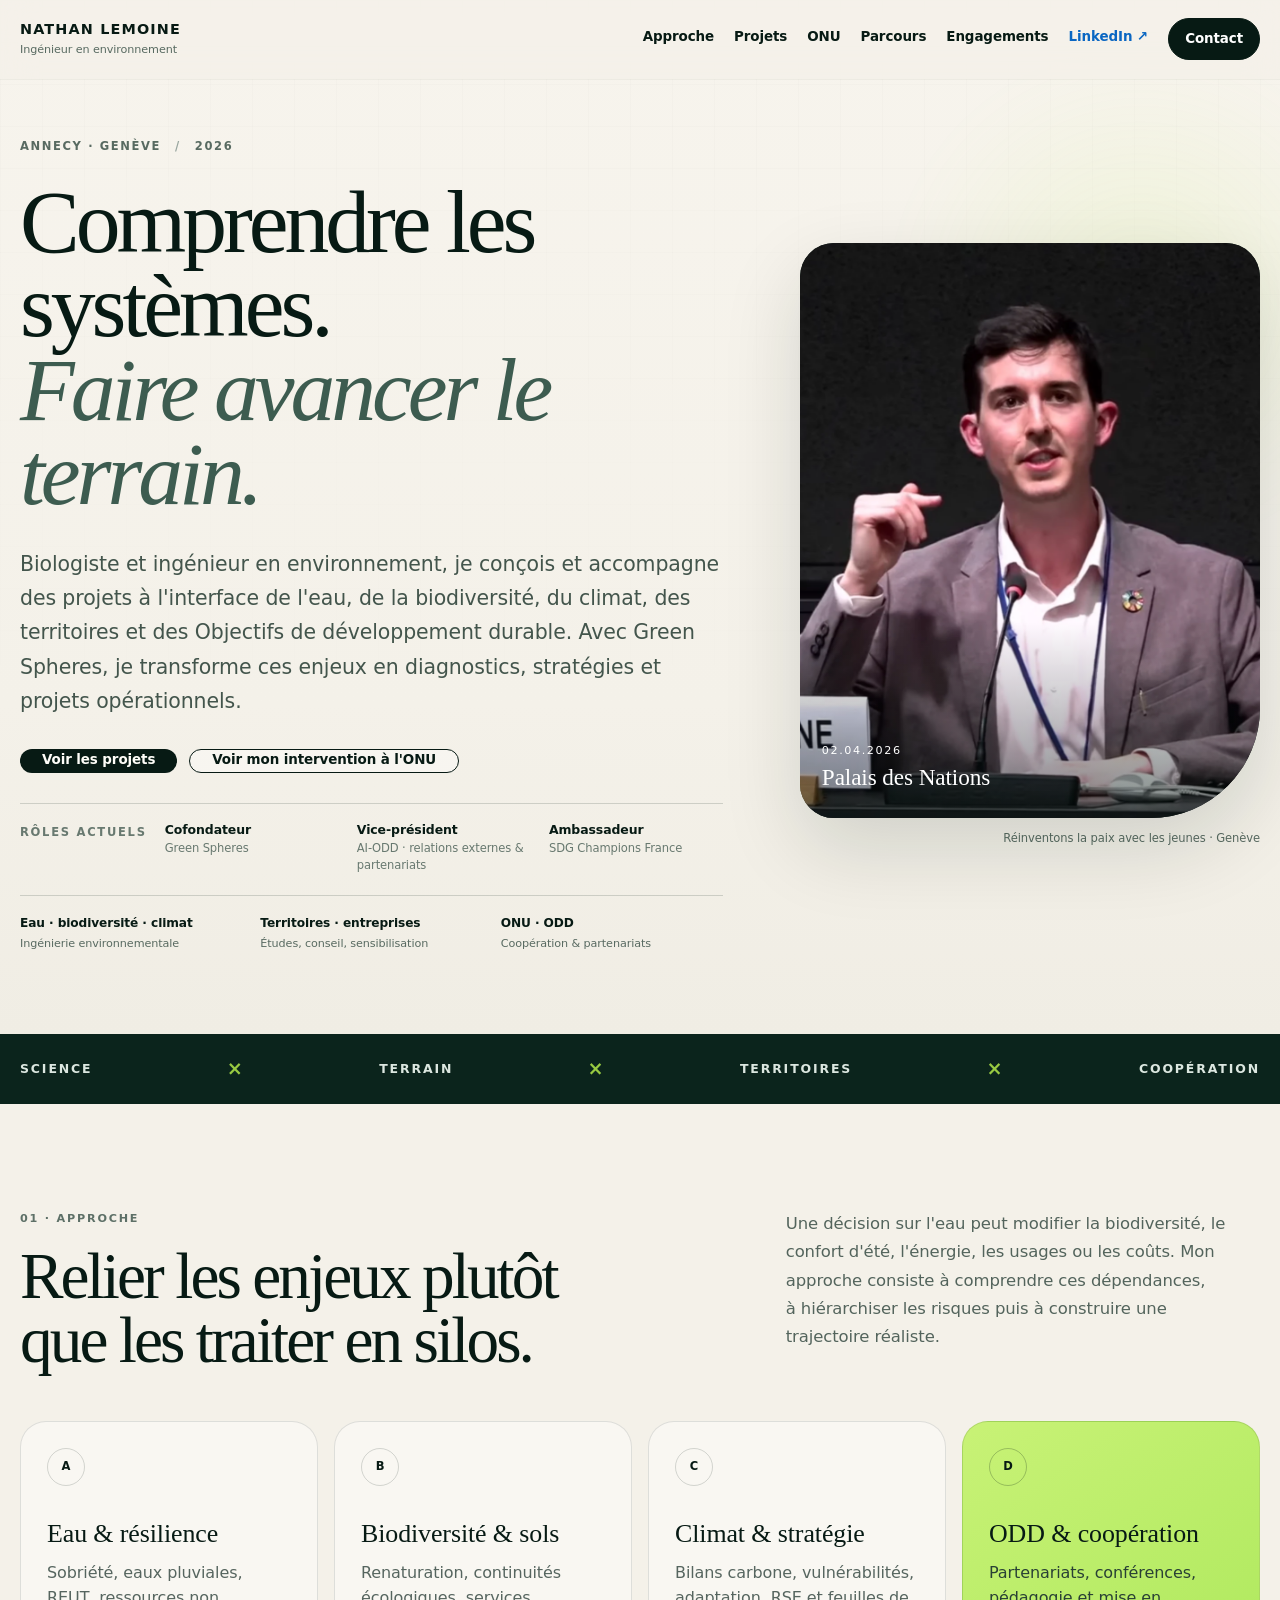
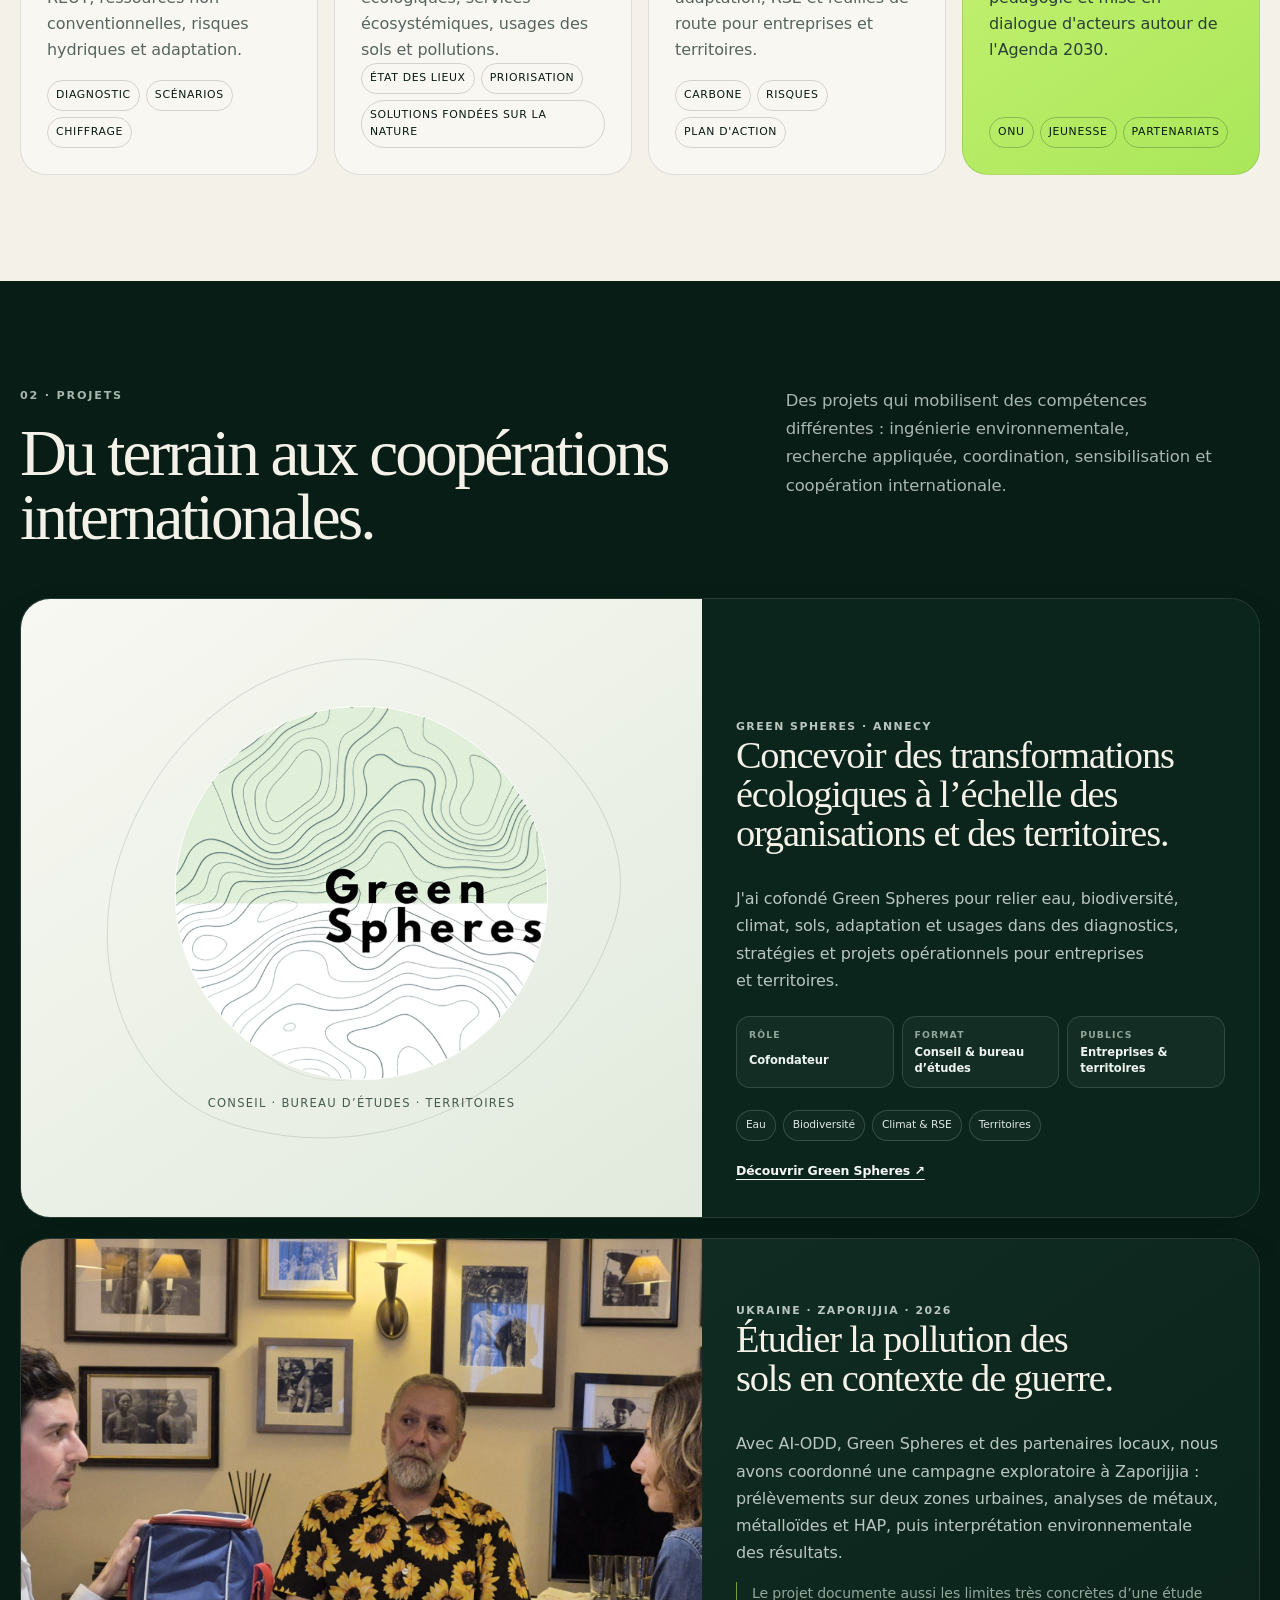
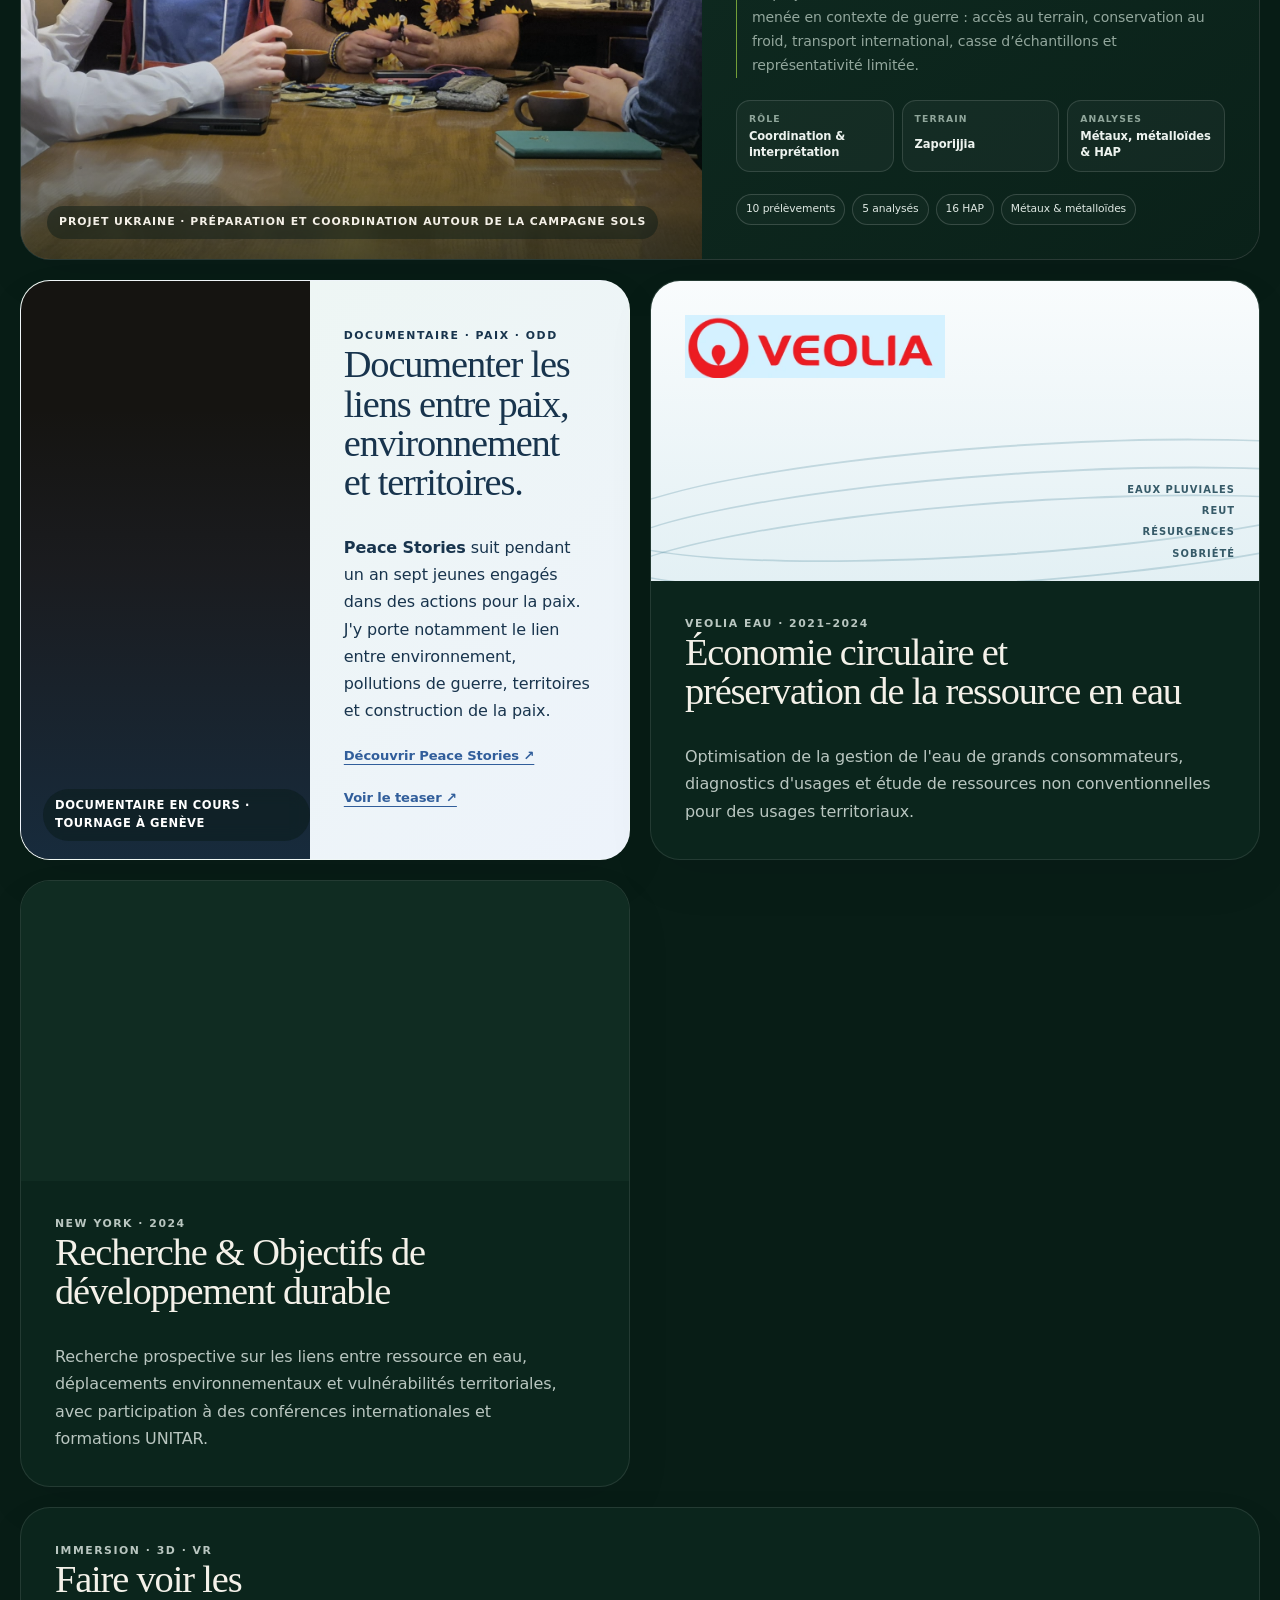
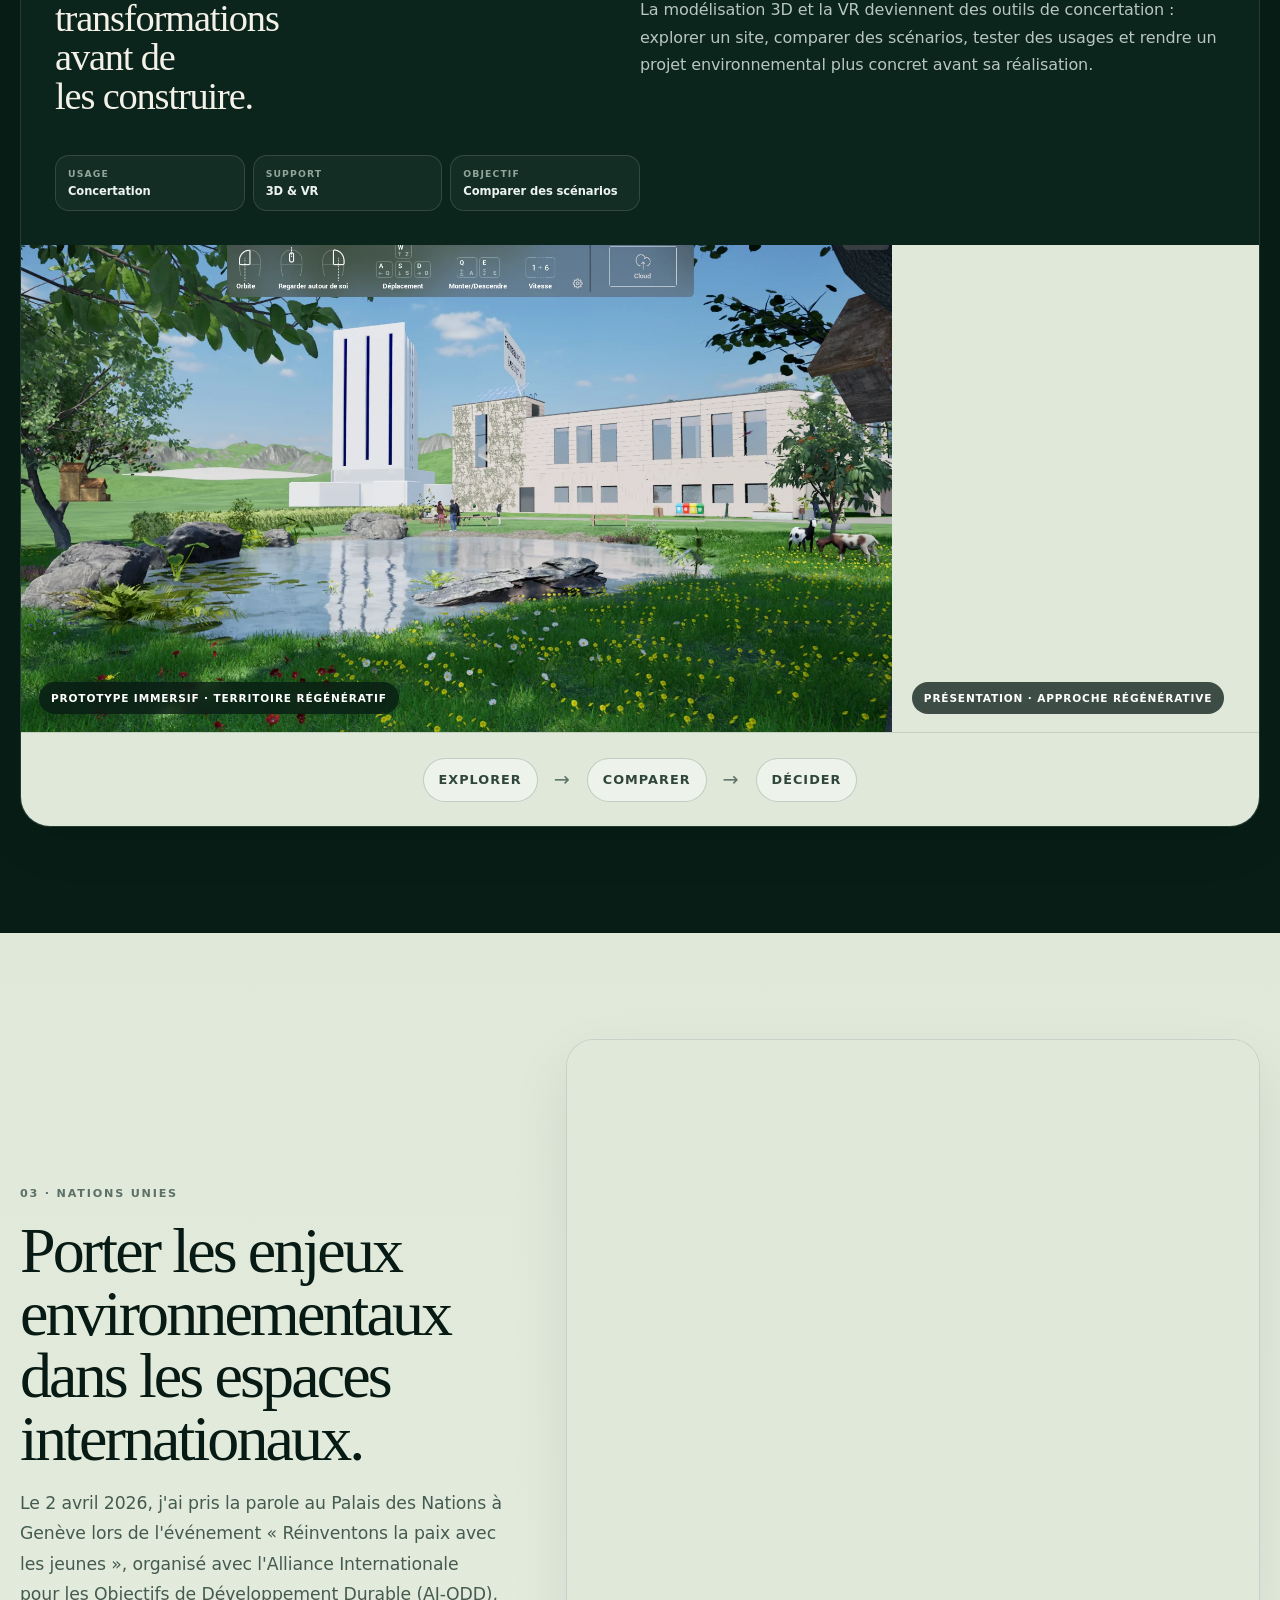
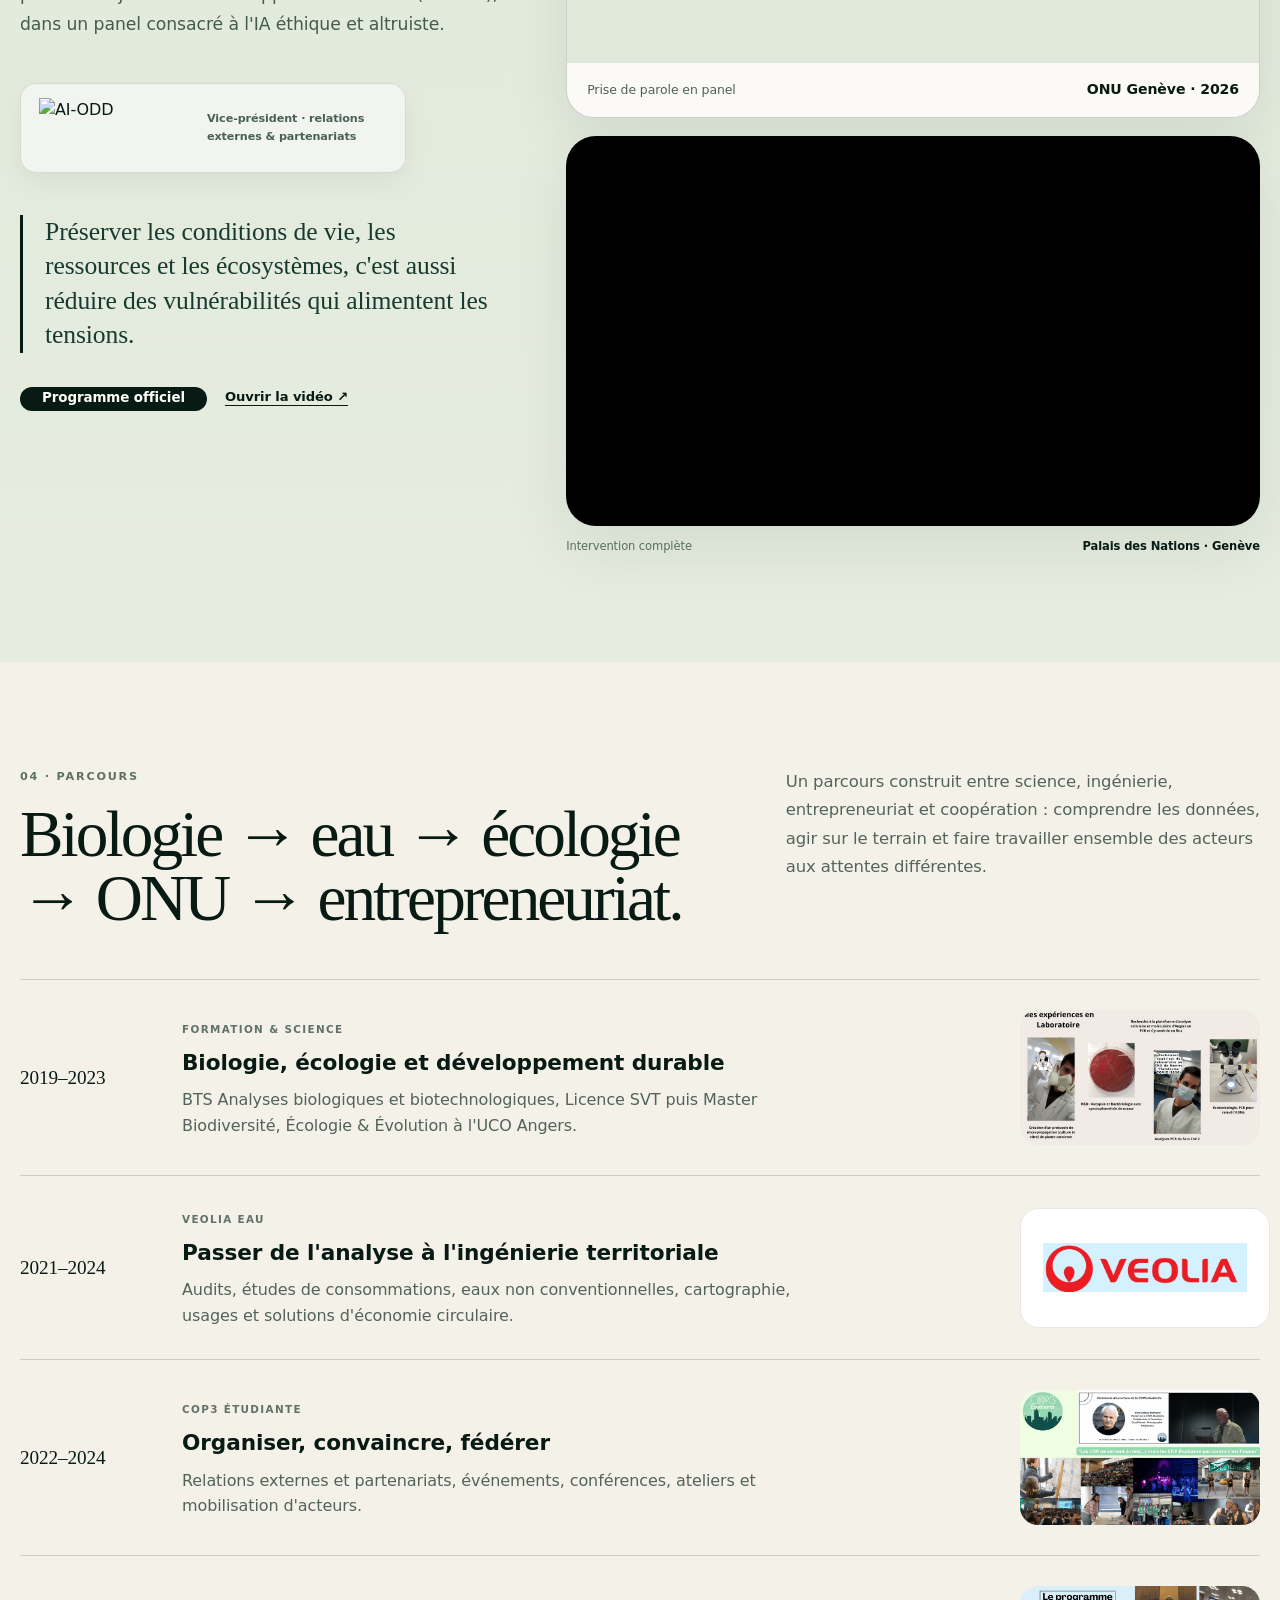
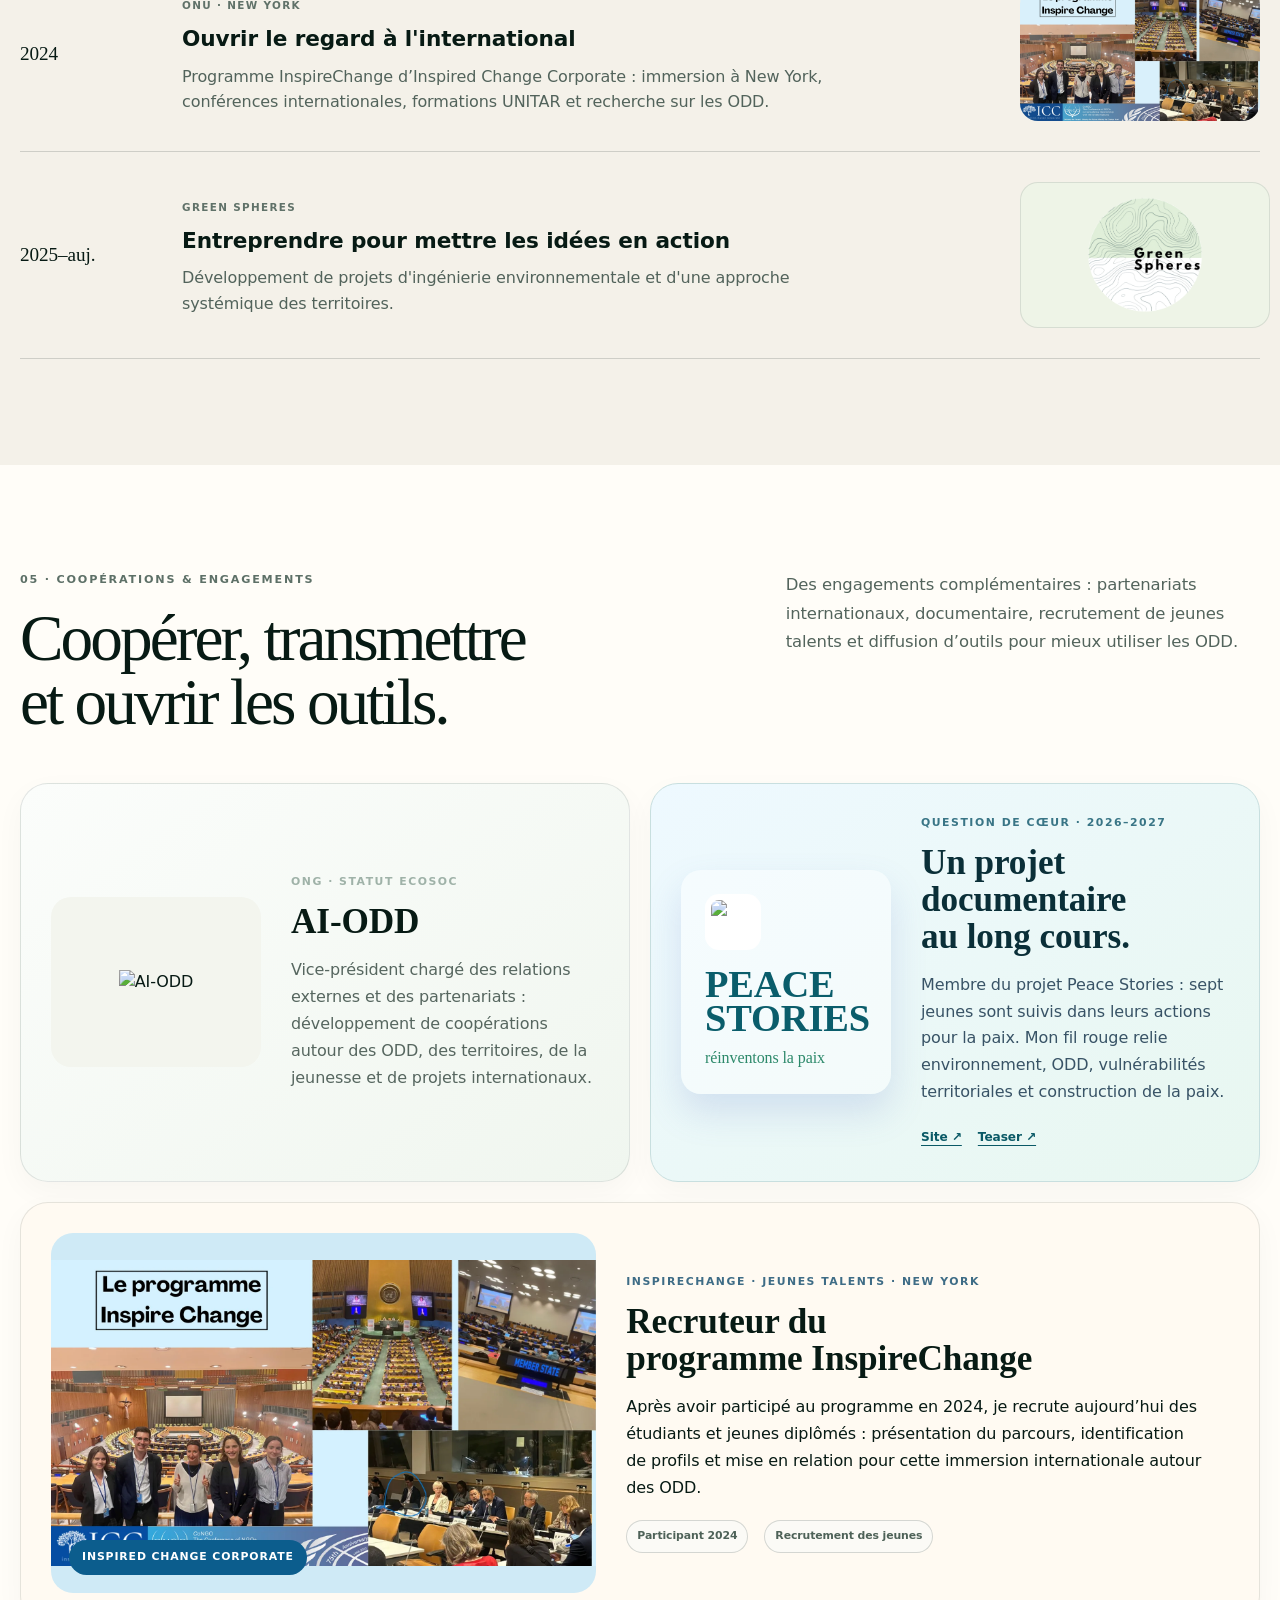
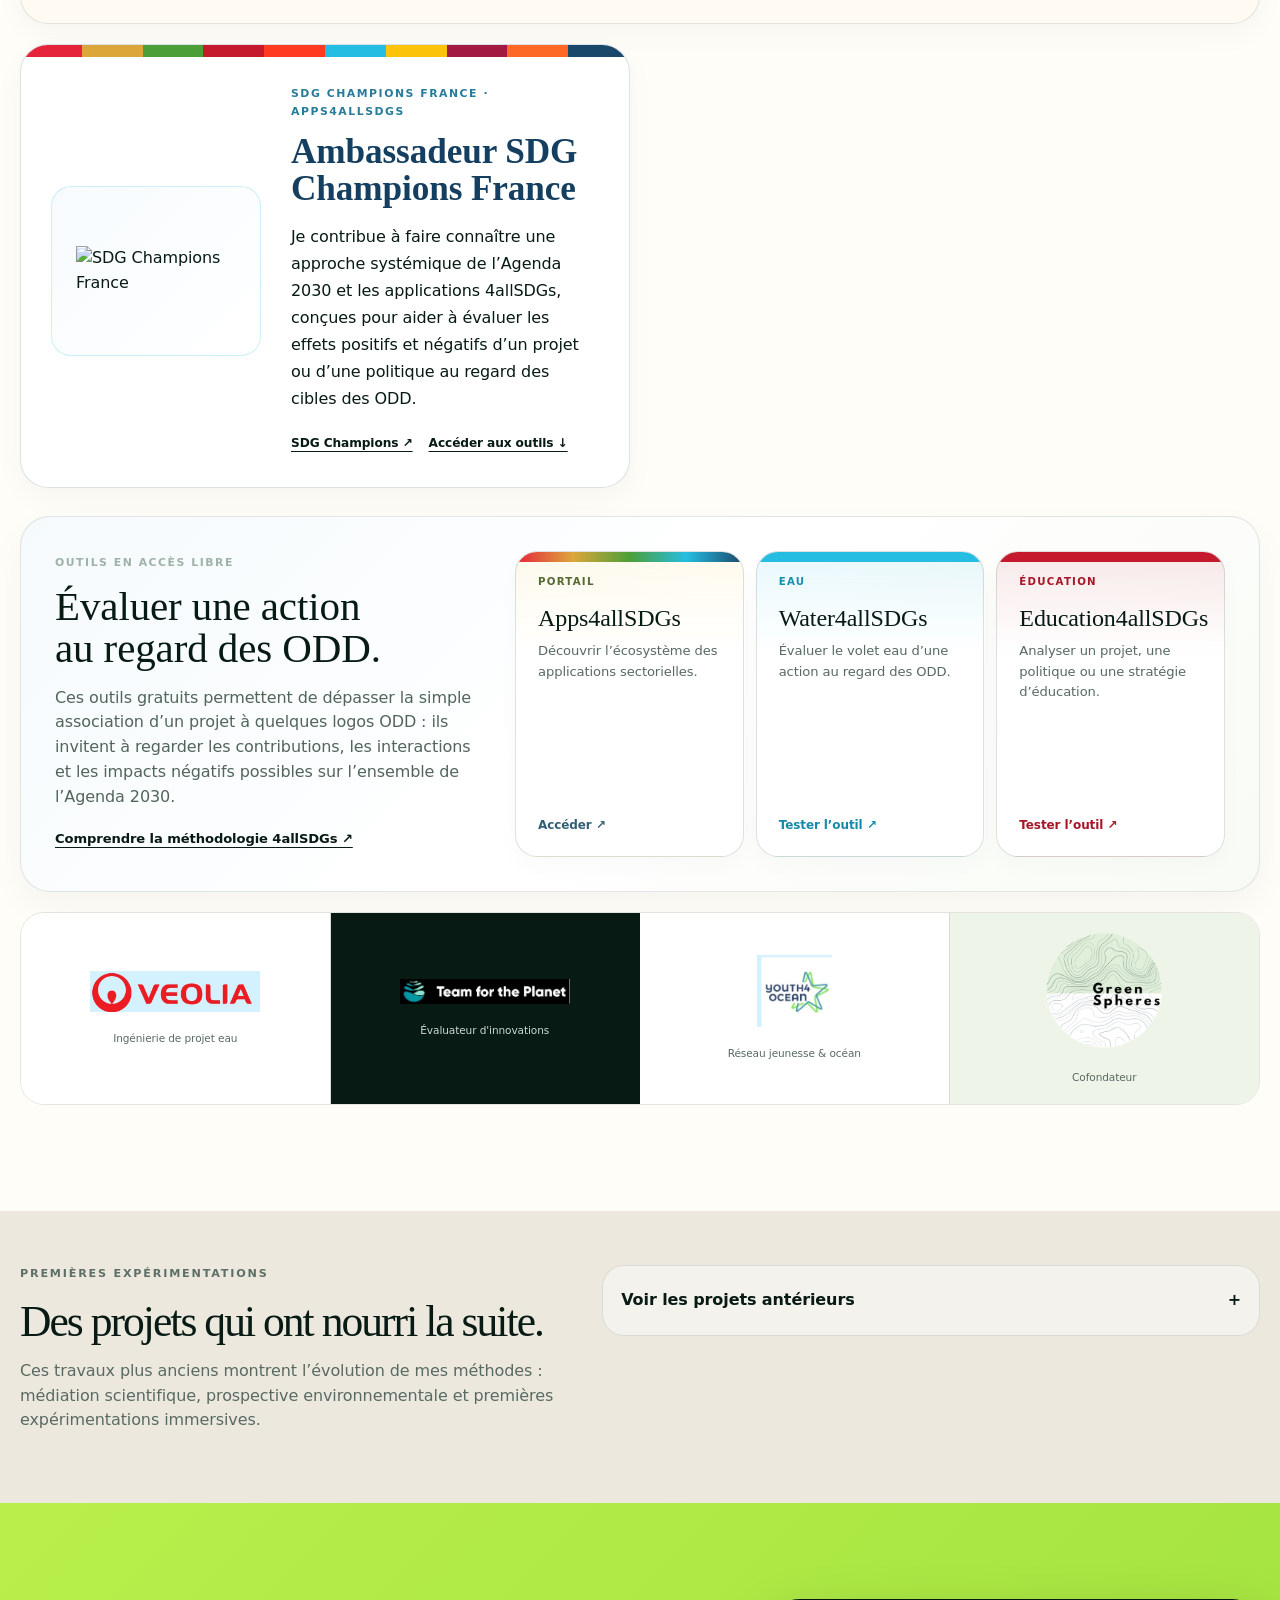
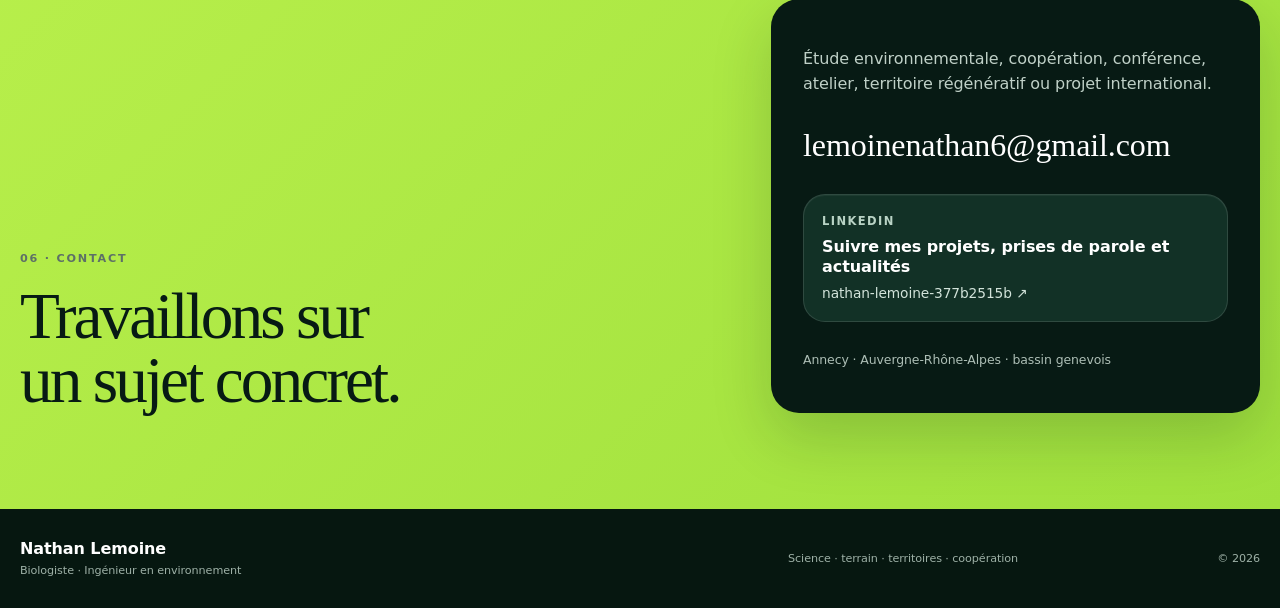
==== commit bb83c96f: "Add files via upload" ====
--- a/index.html
+++ b/index.html
@@ -1,420 +1,403 @@
-<!doctype html>
+<!DOCTYPE html>
+
 <html lang="fr">
 <head>
-  <meta charset="utf-8">
-  <meta name="viewport" content="width=device-width, initial-scale=1">
-  <meta name="theme-color" content="#071a14">
-  <link rel="icon" type="image/svg+xml" href="assets/img/favicon-nl-v2.svg">
-  <link rel="apple-touch-icon" sizes="180x180" href="assets/img/apple-touch-icon.png">
-  <link rel="icon" type="image/png" sizes="32x32" href="assets/img/favicon-32x32.png">
-  <link rel="icon" type="image/png" sizes="192x192" href="assets/img/icon-192.png">
-  <title>Nathan Lemoine · Ingénierie environnementale, ODD & territoires</title>
-  <meta name="description" content="Nathan Lemoine, biologiste et ingénieur en environnement. Green Spheres, ODD, territoires régénératifs, Nations Unies et coopération internationale.">
-  <meta property="og:type" content="website">
-  <meta property="og:title" content="Nathan Lemoine · Ingénierie environnementale, ODD & territoires">
-  <meta property="og:description" content="Science, terrain, territoires régénératifs et coopération pour transformer les enjeux environnementaux en projets concrets.">
-  <meta property="og:image" content="assets/img/nathan-onu.webp">
-  <meta name="robots" content="index,follow">
-  <meta name="author" content="Nathan Lemoine">
-  <script type="application/ld+json">
-  {
-    "@context":"https://schema.org",
-    "@type":"Person",
-    "name":"Nathan Lemoine",
-    "jobTitle":"Ingénieur en environnement",
-    "sameAs":["https://www.linkedin.com/in/nathan-lemoine-377b2515b/"],
-    "knowsAbout":["eau","biodiversité","climat","adaptation","Objectifs de développement durable","territoires régénératifs"]
+<meta charset="utf-8"/>
+<meta content="width=device-width, initial-scale=1" name="viewport"/>
+<meta content="#071a14" name="theme-color"/><link href="favicon-nl-modern.svg" rel="icon" type="image/svg+xml"/><link href="favicon-32.png" rel="icon" sizes="32x32" type="image/png"/><link href="favicon-192.png" rel="icon" sizes="192x192" type="image/png"/><link href="apple-touch-icon.png" rel="apple-touch-icon" sizes="180x180"/><link as="image" fetchpriority="high" href="nathan-onu.webp" rel="preload" type="image/webp"/>
+<title>Nathan Lemoine · Ingénieur en environnement | Green Spheres &amp; ODD</title>
+<meta content="Nathan Lemoine, biologiste et ingénieur en environnement à Annecy. Cofondateur de Green Spheres, projets eau, biodiversité, climat, ODD et coopérations internationales." name="description"/>
+<meta content="website" property="og:type"/>
+<meta content="Nathan Lemoine · Ingénieur en environnement | Green Spheres &amp; ODD" property="og:title"/>
+<meta content="Ingénierie environnementale, territoires, ODD et coopérations internationales — de Green Spheres au Palais des Nations à Genève." property="og:description"/>
+<meta content="https://nathan-lemoine.github.io/.com/nathan-onu.webp" property="og:image"/>
+<meta content="index,follow" name="robots"/>
+<meta content="Nathan Lemoine" name="author"/>
+<link href="styles.css" rel="stylesheet"/>
+<link href="https://nathan-lemoine.github.io/.com/" rel="canonical"/><meta content="https://nathan-lemoine.github.io/.com/" property="og:url"/><meta content="Nathan Lemoine intervenant au Palais des Nations à Genève" property="og:image:alt"/><meta content="fr_FR" property="og:locale"/><meta content="summary_large_image" name="twitter:card"/><meta content="Nathan Lemoine · Ingénieur en environnement | Green Spheres &amp; ODD" name="twitter:title"/><meta content="Ingénierie environnementale, territoires, ODD et coopérations internationales — de Green Spheres au Palais des Nations à Genève." name="twitter:description"/><meta content="https://nathan-lemoine.github.io/.com/nathan-onu.webp" name="twitter:image"/><script type="application/ld+json">{
+  "@context": "https://schema.org",
+  "@type": "ProfilePage",
+  "dateModified": "2026-09-13",
+  "mainEntity": {
+    "@type": "Person",
+    "@id": "https://nathan-lemoine.github.io/.com/#nathan-lemoine",
+    "name": "Nathan Lemoine",
+    "description": "Biologiste et ingénieur en environnement, cofondateur de Green Spheres et engagé dans les Objectifs de développement durable.",
+    "jobTitle": "Ingénieur en environnement",
+    "image": "https://nathan-lemoine.github.io/.com/nathan-onu.webp",
+    "sameAs": [
+      "https://www.linkedin.com/in/nathan-lemoine-377b2515b/",
+      "https://greenspheres.fr/"
+    ],
+    "worksFor": {
+      "@type": "Organization",
+      "name": "Green Spheres",
+      "url": "https://greenspheres.fr/"
+    },
+    "knowsAbout": [
+      "eau",
+      "biodiversité",
+      "climat",
+      "adaptation",
+      "RSE",
+      "Objectifs de développement durable",
+      "territoires régénératifs"
+    ]
   }
-  </script>
-  <link rel="stylesheet" href="styles.css">
-</head>
+}</script></head>
 <body>
-  <a class="skip" href="#main">Aller au contenu</a>
-
-  <header class="site-header" data-header>
-    <div class="wrap nav-wrap">
-      <a class="identity" href="#top" aria-label="Accueil Nathan Lemoine">
-        <span class="identity-name">Nathan Lemoine</span>
-        <span class="identity-role">Ingénieur en environnement</span>
-      </a>
-      <button class="nav-toggle" data-menu aria-expanded="false" aria-label="Ouvrir le menu">
-        <span></span><span></span>
-      </button>
-      <nav class="nav-links" data-nav aria-label="Navigation principale">
-        <a href="#approche">Approche</a>
-        <a href="#projets">Projets</a>
-        <a href="#onu">ONU</a>
-        <a href="#parcours">Parcours</a>
-        <a href="#cooperations">Engagements</a>
-        <a class="nav-contact" href="#contact">Contact</a>
-      </nav>
-    </div>
-  </header>
-
-  <main id="main">
-    <section class="hero" id="top">
-      <div class="hero-noise" aria-hidden="true"></div>
-      <div class="wrap hero-grid">
-        <div class="hero-copy reveal">
-          <p class="eyebrow"><span>Annecy · Genève</span><span>2026</span></p>
-          <h1>Comprendre les systèmes.<br><em>Faire avancer le terrain.</em></h1>
-          <p class="hero-lead">Biologiste et ingénieur en environnement, j'accompagne des projets à l'interface de l'eau, de la biodiversité, du climat, des territoires et des Objectifs de développement durable. Avec Green Spheres, je transforme ces enjeux en diagnostics, stratégies, coopérations et actions concrètes.</p>
-          <div class="hero-actions">
-            <a class="button button-solid" href="#projets">Voir les projets</a>
-            <a class="button button-line" href="#onu">Voir mon intervention à l'ONU</a>
-          </div>
-          <div class="current-roles" aria-label="Rôles actuels">
-            <span class="current-roles-label">Rôles actuels</span>
-            <div><strong>Cofondateur</strong><span>Green Spheres</span></div>
-            <div><strong>Vice-président</strong><span>AI‑ODD · relations externes & partenariats</span></div>
-            <div><strong>Ambassadeur</strong><span>SDG Champions France</span></div>
-          </div>
-          <div class="hero-facts" aria-label="Expertises">
-            <div><strong>Eau · biodiversité · climat</strong><span>Ingénierie environnementale</span></div>
-            <div><strong>Territoires · entreprises</strong><span>Études, conseil, sensibilisation</span></div>
-            <div><strong>ONU · ODD</strong><span>Coopération & partenariats</span></div>
-          </div>
-        </div>
-
-        <figure class="hero-portrait reveal reveal-delay">
-          <div class="portrait-frame">
-            <img src="assets/img/nathan-onu.webp" alt="Nathan Lemoine intervenant au Palais des Nations à Genève">
-            <div class="portrait-stamp"><span>02.04.2026</span><strong>Palais des Nations</strong></div>
-          </div>
-          <figcaption>Réinventons la paix avec les jeunes · Genève</figcaption>
-        </figure>
-      </div>
-    </section>
-
-    <section class="intro-band" aria-label="Positionnement">
-      <div class="wrap intro-band-grid">
-        <p>SCIENCE</p><span>×</span><p>TERRAIN</p><span>×</span><p>TERRITOIRES</p><span>×</span><p>COOPÉRATION</p>
-      </div>
-    </section>
-
-    <section class="section light" id="approche">
-      <div class="wrap">
-        <div class="section-title-grid reveal">
-          <div>
-            <p class="section-kicker">01 · Approche</p>
-            <h2>Relier les enjeux plutôt que les traiter en silos.</h2>
-          </div>
-          <p class="section-intro">Une décision sur l'eau peut modifier la biodiversité, le confort d'été, l'énergie, les usages ou les coûts. Mon approche consiste à comprendre ces dépendances, à hiérarchiser les risques puis à construire une trajectoire réaliste.</p>
-        </div>
-
-        <div class="system-grid">
-          <article class="system-card reveal">
-            <span class="system-index">A</span>
-            <h3>Eau & résilience</h3>
-            <p>Sobriété, eaux pluviales, REUT, ressources non conventionnelles, risques hydriques et adaptation.</p>
-            <ul><li>Diagnostic</li><li>Scénarios</li><li>Chiffrage</li></ul>
-          </article>
-          <article class="system-card reveal">
-            <span class="system-index">B</span>
-            <h3>Biodiversité & sols</h3>
-            <p>Renaturation, continuités écologiques, services écosystémiques, usages des sols et pollutions.</p>
-            <ul><li>État des lieux</li><li>Priorisation</li><li>Solutions fondées sur la nature</li></ul>
-          </article>
-          <article class="system-card reveal">
-            <span class="system-index">C</span>
-            <h3>Climat & stratégie</h3>
-            <p>Bilans carbone, vulnérabilités, adaptation, RSE et feuilles de route pour entreprises et territoires.</p>
-            <ul><li>Carbone</li><li>Risques</li><li>Plan d'action</li></ul>
-          </article>
-          <article class="system-card accent-card reveal">
-            <span class="system-index">D</span>
-            <h3>ODD & coopération</h3>
-            <p>Partenariats, conférences, pédagogie et mise en dialogue d'acteurs autour de l'Agenda 2030.</p>
-            <ul><li>ONU</li><li>Jeunesse</li><li>Partenariats</li></ul>
-          </article>
-        </div>
-      </div>
-    </section>
-
-    <section class="section dark" id="projets">
-      <div class="wrap">
-        <div class="section-title-grid reveal">
-          <div>
-            <p class="section-kicker">02 · Projets</p>
-            <h2>Du terrain aux coopérations internationales.</h2>
-          </div>
-          <p class="section-intro">Des projets qui mobilisent des compétences différentes : ingénierie environnementale, recherche appliquée, coordination, sensibilisation et coopération internationale.</p>
-        </div>
-
-        <div class="projects-grid projects-grid-curated">
-          <article class="project project-large project-gs reveal">
-            <div class="project-brand-stage gs-stage">
-              <div class="brand-shell">
-                <img class="gs-real-logo gs-real-logo-horizontal" src="assets/img/green-spheres-logo-horizontal2.png" alt="Logo Green Spheres">
-              </div>
-              <p>Conseil · bureau d’études · transitions écologiques</p>
-            </div>
-            <div class="project-content">
-              <p class="project-meta">GREEN SPHERES · ANNECY</p>
-              <h3>Concevoir des transformations écologiques utiles, lisibles et opérationnelles.</h3>
-              <p>J'ai cofondé Green Spheres pour relier eau, biodiversité, climat, sols, adaptation et usages dans des diagnostics, feuilles de route et projets concrets au service des entreprises, des collectivités et des territoires.</p>
-              <div class="project-tags"><span>Eau</span><span>Biodiversité</span><span>Climat & RSE</span><span>Territoires</span></div>
-            </div>
-          </article>
-
-          <article class="project project-large project-ukraine reveal">
-            <figure class="project-media project-media-ukraine">
-              <img src="assets/img/ukraine-sol-zaporijjia.jpeg" alt="Échange autour du projet d’étude de la pollution des sols à Zaporijjia, en Ukraine" loading="lazy">
-              <figcaption>Projet Ukraine · préparation et coordination autour de la campagne sols</figcaption>
-            </figure>
-            <div class="project-content">
-              <p class="project-meta">UKRAINE · ZAPORIJJIA · 2026</p>
-              <h3>Étudier la pollution des sols en contexte de guerre.</h3>
-              <p>Avec AI‑ODD, Green Spheres et des partenaires locaux, nous avons coordonné une campagne exploratoire à Zaporijjia : prélèvements sur deux zones urbaines, analyses de métaux, métalloïdes et HAP, puis interprétation environnementale des résultats.</p>
-              <p class="project-note">Le projet documente aussi les limites très concrètes d’une étude menée en contexte de guerre : accès au terrain, conservation au froid, transport international, casse d’échantillons et représentativité limitée.</p>
-              <div class="project-tags"><span>10 prélèvements</span><span>5 analysés</span><span>16 HAP</span><span>Métaux & métalloïdes</span></div>
-            </div>
-          </article>
-
-          <article class="project project-peace reveal">
-            <figure class="project-media project-media-peace">
-              <img src="assets/img/peace-stories-filming.webp" alt="Nathan Lemoine filmé lors d'une séquence du documentaire Peace Stories à Genève" loading="lazy">
-              <div class="media-chip">Peace Stories · Tournage</div>
-              <figcaption>Documentaire en cours · tournage à Genève</figcaption>
-            </figure>
-            <div class="project-content">
-              <p class="project-meta">PEACE STORIES · QUESTION DE CŒUR</p>
-              <h3>Documenter les liens entre paix, environnement et territoires.</h3>
-              <p><strong>Peace Stories</strong> suit pendant un an sept jeunes engagés dans des actions pour la paix. J'y porte notamment le lien entre environnement, pollutions de guerre, territoires et construction de la paix.</p>
-              <div class="project-actions">
-                <a class="text-link light-link" href="https://peace-stories.org/" target="_blank" rel="noopener">Découvrir Peace Stories ↗</a>
-                <a class="text-link light-link" href="https://vimeo.com/1194630457?share=copy&amp;fl=sv&amp;fe=ci" target="_blank" rel="noopener">Voir le teaser ↗</a>
-              </div>
-            </div>
-          </article>
-
-          <article class="project project-veolia reveal">
-            <div class="veolia-stage">
-              <img src="assets/img/logo-veolia.webp" alt="Logo Veolia">
-              <div class="water-cycle" aria-hidden="true"><span></span><span></span><span></span></div>
-              <div class="water-labels" aria-hidden="true"><span>Eaux pluviales</span><span>REUT</span><span>Résurgences</span><span>Sobriété</span></div>
-            </div>
-            <div class="project-content">
-              <p class="project-meta">VEOLIA EAU · 2021–2024</p>
-              <h3>Économie circulaire et préservation de la ressource en eau</h3>
-              <p>Optimisation de la gestion de l'eau de grands consommateurs, diagnostics d'usages et étude de ressources non conventionnelles pour des usages territoriaux.</p>
-            </div>
-          </article>
-
-          <article class="project reveal">
-            <div class="project-media project-media-archive"><img src="assets/img/onu-new-york.webp" alt="Parcours au siège des Nations Unies à New York"></div>
-            <div class="project-content">
-              <p class="project-meta">NEW YORK · 2024</p>
-              <h3>Recherche & Objectifs de développement durable</h3>
-              <p>Recherche prospective sur les liens entre ressource en eau, déplacements environnementaux et vulnérabilités territoriales, avec participation à des conférences internationales et formations UNITAR.</p>
-            </div>
-          </article>
-
-          <article class="project project-wide project-immersive reveal">
-            <div class="project-content project-content-wide">
-              <div>
-                <p class="project-meta">IMMERSION · 3D · VR</p>
-                <h3>Faire voir les transformations avant de les construire.</h3>
-              </div>
-              <p>La modélisation 3D et la VR deviennent des outils de concertation : explorer un site, comparer des scénarios, tester des usages et rendre un projet environnemental plus concret avant sa réalisation.</p>
-            </div>
-            <div class="immersive-media-grid">
-              <figure class="immersive-render">
-                <img src="assets/img/regen3d.png" alt="Rendu 3D d'un territoire régénératif avec bâtiment, paysage et usages" loading="lazy">
-                <figcaption>Prototype immersif · territoire régénératif</figcaption>
-              </figure>
-              <figure class="immersive-talk">
-                <img src="assets/img/presentation-regeneratif.webp" alt="Nathan Lemoine lors d'une présentation autour d'une approche régénérative" loading="lazy">
-                <figcaption>Présentation · approche régénérative</figcaption>
-              </figure>
-            </div>
-            <div class="immersive-diagram" aria-label="Processus"><span>Explorer</span><b>→</b><span>Comparer</span><b>→</b><span>Décider</span></div>
-          </article>
-        </div>
-      </div>
-    </section>
-
-    <section class="section un-section" id="onu">
-      <div class="wrap un-layout">
-        <div class="un-copy reveal">
-          <p class="section-kicker">03 · Nations Unies</p>
-          <h2>Porter les enjeux environnementaux dans les espaces internationaux.</h2>
-          <p>Le 2 avril 2026, j'ai pris la parole au Palais des Nations à Genève lors de l'événement « Réinventons la paix avec les jeunes », organisé avec l'Alliance Internationale pour les Objectifs de Développement Durable (AI‑ODD), dans un panel consacré à l'IA éthique et altruiste.</p>
-          <a class="aiodd-inline" href="https://www.aiodd.org/" target="_blank" rel="noopener"><img src="https://static.wixstatic.com/media/a03ef8_34dfa8225804476799ac97fd20f48c8c~mv2.png" alt="AI-ODD"><span>Vice-président · relations externes & partenariats</span></a>
-          <blockquote>Préserver les conditions de vie, les ressources et les écosystèmes, c'est aussi réduire des vulnérabilités qui alimentent les tensions.</blockquote>
-          <div class="un-actions">
-            <a class="button button-solid" href="https://indico.un.org/event/1021909/attachments/24933/71190/VF%20-%20Francais%20Programme%20Reinventing%20Peace%20with%20Youth%20IDC26.pdf" target="_blank" rel="noopener">Programme officiel</a>
-            <a class="text-link" href="https://drive.google.com/file/d/1d-upxNzE0eNYn9WE_Rn6DmYhBs_gOKRu/view?usp=sharing" target="_blank" rel="noopener">Ouvrir la vidéo ↗</a>
-          </div>
-        </div>
-        <div class="un-visual-stack reveal reveal-delay">
-          <figure class="un-photo-card">
-            <img src="assets/img/onu-panel-geneva-crop.webp" alt="Nathan Lemoine intervenant à l'ONU Genève lors d'un panel" loading="lazy">
-            <figcaption><span>Prise de parole en panel</span><strong>ONU Genève · 2026</strong></figcaption>
-          </figure>
-          <div class="un-video">
-            <div class="video-shell">
-              <iframe src="https://drive.google.com/file/d/1d-upxNzE0eNYn9WE_Rn6DmYhBs_gOKRu/preview" title="Intervention de Nathan Lemoine au Palais des Nations, 2 avril 2026" allow="autoplay; fullscreen" allowfullscreen loading="lazy"></iframe>
-            </div>
-            <div class="video-caption"><span>Intervention complète</span><strong>Palais des Nations · Genève</strong></div>
-          </div>
-        </div>
-      </div>
-    </section>
-
-    <section class="section light" id="parcours">
-      <div class="wrap">
-        <div class="section-title-grid reveal">
-          <div>
-            <p class="section-kicker">04 · Parcours</p>
-            <h2>Biologie → eau → écologie → ONU → entrepreneuriat.</h2>
-          </div>
-          <p class="section-intro">Un parcours construit entre science, ingénierie, entrepreneuriat et coopération : comprendre les données, agir sur le terrain et faire travailler ensemble des acteurs aux attentes différentes.</p>
-        </div>
-
-        <div class="timeline">
-          <article class="timeline-item reveal">
-            <div class="timeline-year">2019–2023</div>
-            <div class="timeline-content"><small>FORMATION & SCIENCE</small><h3>Biologie, écologie et développement durable</h3><p>BTS Analyses biologiques et biotechnologiques, Licence SVT puis Master Biodiversité, Écologie & Évolution à l'UCO Angers.</p></div>
-            <img src="assets/img/biology.webp" alt="Archives d'expériences en laboratoire">
-          </article>
-          <article class="timeline-item reveal">
-            <div class="timeline-year">2021–2024</div>
-            <div class="timeline-content"><small>VEOLIA EAU</small><h3>Passer de l'analyse à l'ingénierie territoriale</h3><p>Audits, études de consommations, eaux non conventionnelles, cartographie, usages et solutions d'économie circulaire.</p></div>
-            <div class="timeline-logo-box"><img src="assets/img/logo-veolia.webp" alt="Veolia"></div>
-          </article>
-          <article class="timeline-item reveal">
-            <div class="timeline-year">2022–2024</div>
-            <div class="timeline-content"><small>COP3 ÉTUDIANTE</small><h3>Organiser, convaincre, fédérer</h3><p>Relations externes et partenariats, événements, conférences, ateliers et mobilisation d'acteurs.</p></div>
-            <img src="assets/img/cop3.webp" alt="Archives de la COP3 Étudiante">
-          </article>
-          <article class="timeline-item reveal">
-            <div class="timeline-year">2024</div>
-            <div class="timeline-content"><small>ONU · NEW YORK</small><h3>Ouvrir le regard à l'international</h3><p>Programme InspireChange d’Inspired Change Corporate : immersion à New York, conférences internationales, formations UNITAR et recherche sur les ODD.</p></div>
-            <img src="assets/img/onu-new-york.webp" alt="Séquences du programme InspireChange à New York">
-          </article>
-          <article class="timeline-item reveal">
-            <div class="timeline-year">2025–auj.</div>
-            <div class="timeline-content"><small>GREEN SPHERES</small><h3>Entreprendre pour mettre les idées en action</h3><p>Développement de projets d'ingénierie environnementale et d'une approche systémique des territoires.</p></div>
-            <div class="timeline-logo-box timeline-gs"><img src="assets/img/green-spheres-logo.png" alt="Logo Green Spheres" class="gs-timeline-logo gs-logo-square"></div>
-          </article>
-        </div>
-      </div>
-    </section>
-
-    <section class="section cooperation-section" id="cooperations" aria-labelledby="cooperations-title">
-      <div class="wrap">
-        <div class="section-title-grid reveal">
-          <div>
-            <p class="section-kicker">05 · Coopérations & engagements</p>
-            <h2 id="cooperations-title">Coopérer, transmettre et ouvrir les outils.</h2>
-          </div>
-          <p class="section-intro">Des engagements complémentaires : partenariats internationaux, documentaire, recrutement de jeunes talents et diffusion d’outils pour mieux utiliser les ODD.</p>
-        </div>
-
-        <div class="cooperation-feature-grid">
-          <a class="cooperation-feature aiodd-feature reveal" href="https://www.aiodd.org/" target="_blank" rel="noopener">
-            <div class="cooperation-logo"><img src="https://static.wixstatic.com/media/a03ef8_34dfa8225804476799ac97fd20f48c8c~mv2.png" alt="AI-ODD"></div>
-            <div><p class="project-meta">ONG · STATUT ECOSOC</p><h3>AI‑ODD</h3><p>Vice-président chargé des relations externes et des partenariats : développement de coopérations autour des ODD, des territoires, de la jeunesse et de projets internationaux.</p></div>
-          </a>
-
-          <article class="cooperation-feature peace-feature reveal">
-            <div class="peace-feature-visual">
-              <div class="peace-lockup">
-                <span class="peace-mini-kicker">QUESTION DE CŒUR · 2026–2027</span>
-                <strong>PEACE<br>STORIES</strong><span>réinventons la paix</span>
-              </div>
-              <figure class="peace-mini-shot">
-                <img src="assets/img/peace-stories-filming.webp" alt="Tournage du documentaire Peace Stories à Genève" loading="lazy">
-                <figcaption>Tournage à Genève</figcaption>
-              </figure>
-            </div>
-            <div><p class="project-meta">DOCUMENTAIRE · PAIX · JEUNESSE</p><h3>Un projet documentaire suivi dans le temps.</h3><p>Membre du projet Peace Stories : sept jeunes sont suivis dans leurs actions pour la paix. Mon fil rouge relie environnement, vulnérabilités territoriales, pollutions de guerre et construction de la paix.</p><div class="cooperation-actions"><a href="https://peace-stories.org/" target="_blank" rel="noopener">Site ↗</a><a href="https://vimeo.com/1194630457?share=copy&amp;fl=sv&amp;fe=ci" target="_blank" rel="noopener">Teaser ↗</a></div></div>
-          </article>
-
-          <a class="cooperation-feature icc-feature reveal" href="https://www.inspiredchangecorp.com/" target="_blank" rel="noopener">
-            <div class="cooperation-visual cooperation-visual-photo">
-              <img src="assets/img/inspirechange-presentation.webp" alt="Nathan Lemoine présentant InspireChange devant un écran" loading="lazy">
-              <span class="visual-chip">Inspired Change Corporate</span>
-            </div>
-            <div><p class="project-meta">INSPIRECHANGE · JEUNES TALENTS · NEW YORK</p><h3>Faire connaître l’expérience InspireChange</h3><p>Après avoir moi-même participé au programme en 2024, je présente désormais ce parcours à des étudiants et jeunes diplômés : retour d’expérience, repérage de profils et mise en relation pour cette immersion internationale autour des ODD.</p><div class="cooperation-actions"><span class="text-badge">Programme vécu en 2024</span><span class="text-badge">Présentation & orientation</span></div></div>
-          </a>
-
-          <article class="cooperation-feature sdg-feature reveal">
-            <div class="sdg-palette" aria-hidden="true"><span></span><span></span><span></span><span></span><span></span><span></span></div>
-            <div class="cooperation-logo cooperation-logo-white"><img src="https://static.wixstatic.com/media/1621f6_98f9f907624244e1a5c3eba09ba5fc4b~mv2.jpg" alt="SDG Champions France" loading="lazy"></div>
-            <div><p class="project-meta">SDG CHAMPIONS FRANCE · APPS4ALLSDGS</p><h3>Ambassadeur SDG Champions France</h3><p>Je contribue à faire connaître une approche systémique de l’Agenda 2030 et les applications 4allSDGs, conçues pour aider à évaluer les effets positifs et négatifs d’un projet ou d’une politique au regard des cibles des ODD.</p><div class="sdg-chip-row"><span>Apps4allSDGs</span><span>Water4allSDGs</span><span>Education4allSDGs</span></div><div class="cooperation-actions"><a href="https://www.sdg-champions.fr/" target="_blank" rel="noopener">SDG Champions ↗</a><a href="#outils-odd">Accéder aux outils ↓</a></div></div>
-          </article>
-        </div>
-
-        <div class="tools-panel reveal" id="outils-odd">
-          <div class="tools-intro">
-            <p class="project-meta">OUTILS EN ACCÈS LIBRE</p>
-            <h3>Évaluer une action au regard des ODD.</h3>
-            <p>Ces outils gratuits permettent de dépasser la simple association d’un projet à quelques logos ODD : ils invitent à regarder les contributions, les interactions et les impacts négatifs possibles sur l’ensemble de l’Agenda 2030.</p>
-            <a class="text-link" href="https://apps4allsdgs.org/methodology/" target="_blank" rel="noopener">Comprendre la méthodologie 4allSDGs ↗</a>
-          </div>
-          <div class="tools-grid">
-            <a class="tool-card tool-portal" href="https://apps4allsdgs.org/" target="_blank" rel="noopener"><span>Portail</span><strong>Apps4allSDGs</strong><p>Découvrir l’écosystème des applications sectorielles.</p><b>Accéder ↗</b></a>
-            <a class="tool-card tool-water" href="https://water4allsdgs.org/" target="_blank" rel="noopener"><span>Eau</span><strong>Water4allSDGs</strong><p>Évaluer le volet eau d’une action au regard des ODD.</p><b>Tester l’outil ↗</b></a>
-            <a class="tool-card tool-education" href="https://education4allsdgs.org/" target="_blank" rel="noopener"><span>Éducation</span><strong>Education4allSDGs</strong><p>Analyser un projet, une politique ou une stratégie d’éducation.</p><b>Tester l’outil ↗</b></a>
-          </div>
-        </div>
-
-        <div class="network-row reveal" aria-label="Autres expériences et engagements">
-          <a href="https://www.veolia.fr/" target="_blank" rel="noopener" class="network-logo"><img src="assets/img/logo-veolia.webp" alt="Veolia"><span>Ingénierie de projet eau</span></a>
-          <a href="https://team-planet.com/" target="_blank" rel="noopener" class="network-logo network-dark"><img src="assets/img/logo-tftp.webp" alt="Team for the Planet"><span>Évaluateur d'innovations</span></a>
-          <a href="https://maritime-forum.ec.europa.eu/theme/ocean-literacy-and-blue-skills/youth4ocean-forum_en" target="_blank" rel="noopener" class="network-logo"><img src="assets/img/logo-youth4ocean.webp" alt="Youth4Ocean Forum"><span>Réseau jeunesse & océan</span></a>
-          <div class="network-logo network-gs"><img src="assets/img/green-spheres-logo-horizontal2.png" alt="Logo Green Spheres" class="gs-network-logo"><span>Cofondateur · Green Spheres</span></div>
-        </div>
-      </div>
-    </section>
-
-    <section class="section archive-lite" id="archives">
-      <div class="wrap archive-lite-grid">
-        <div class="archive-lite-copy reveal">
-          <p class="section-kicker">Premières expérimentations</p>
-          <h2>Des projets qui ont nourri la suite.</h2>
-          <p>Ces travaux plus anciens montrent l’évolution de mes méthodes : médiation scientifique, prospective environnementale et premières expérimentations immersives.</p>
-        </div>
-        <details class="video-archives reveal">
-          <summary>Voir les projets antérieurs <span>+</span></summary>
-          <div class="video-archive-grid">
-            <article><video controls preload="metadata"><source src="assets/video/natexplorers.mp4" type="video/mp4"></video><h3>NatExplorer</h3><p>Projet de médiation scientifique mené en Master autour de Loire Sentinelle : ADN environnemental, micro- et nanoplastiques, biodiversité et sensibilisation le long de la Loire.</p></article>
-            <article><video controls preload="metadata"><source src="assets/video/cata.mp4" type="video/mp4"></video><h3>Prospective & risques</h3><p>Archive d'une visualisation de scénarios environnementaux.</p></article>
-          </div>
-        </details>
-      </div>
-    </section>
-
-
-    <section class="contact-section" id="contact">
-      <div class="wrap contact-grid">
-        <div class="reveal">
-          <p class="section-kicker">06 · Contact</p>
-          <h2>Travaillons sur un sujet concret.</h2>
-        </div>
-        <div class="contact-panel reveal reveal-delay">
-          <p>Étude environnementale, coopération, conférence, atelier, territoire régénératif ou projet international.</p>
-          <a class="contact-mail" href="mailto:lemoinenathan6@gmail.com">lemoinenathan6@gmail.com</a>
-          <div class="contact-actions-row">
-            <a class="button button-soft" href="mailto:lemoinenathan6@gmail.com">Écrire un mail</a>
-            <a class="button button-soft button-soft-light" href="https://www.linkedin.com/in/nathan-lemoine-377b2515b/" target="_blank" rel="noopener">LinkedIn ↗</a>
-          </div>
-          <p class="contact-place">Annecy · Auvergne-Rhône-Alpes · bassin genevois</p>
-        </div>
-      </div>
-    </section>
-  </main>
-
-  <footer class="site-footer">
-    <div class="wrap footer-grid">
-      <div><strong>Nathan Lemoine</strong><span>Biologiste · Ingénieur en environnement</span></div>
-      <p>Science · terrain · territoires · coopération</p>
-      <small>© <span data-year></span></small>
-    </div>
-  </footer>
-
-  <script src="script.js"></script>
+<a class="skip" href="#main">Aller au contenu</a>
+<header class="site-header" data-header="">
+<div class="wrap nav-wrap">
+<a aria-label="Accueil Nathan Lemoine" class="identity" href="#top">
+<span class="identity-name">Nathan Lemoine</span>
+<span class="identity-role">Ingénieur en environnement</span>
+</a>
+<button aria-controls="main-navigation" aria-expanded="false" aria-label="Ouvrir le menu" class="nav-toggle" data-menu="">
+<span></span><span></span>
+</button>
+<nav aria-label="Navigation principale" class="nav-links" data-nav="" id="main-navigation">
+<a href="#approche">Approche</a>
+<a href="#projets">Projets</a>
+<a href="#onu">ONU</a>
+<a href="#parcours">Parcours</a>
+<a href="#cooperations">Engagements</a>
+<a class="nav-linkedin" href="https://www.linkedin.com/in/nathan-lemoine-377b2515b/" rel="noopener noreferrer" target="_blank">LinkedIn ↗</a>
+<a class="nav-contact" href="#contact">Contact</a>
+</nav>
+</div>
+</header>
+<main id="main">
+<section class="hero" id="top">
+<div aria-hidden="true" class="hero-noise"></div>
+<div class="wrap hero-grid">
+<div class="hero-copy reveal">
+<p class="eyebrow"><span>Annecy · Genève</span><span>2026</span></p>
+<h1>Comprendre les systèmes.<br/><em>Faire avancer le terrain.</em></h1>
+<p class="hero-lead">Biologiste et ingénieur en environnement, je conçois et accompagne des projets à l'interface de l'eau, de la biodiversité, du climat, des territoires et des Objectifs de développement durable. Avec Green Spheres, je transforme ces enjeux en diagnostics, stratégies et projets opérationnels.</p>
+<div class="hero-actions">
+<a class="button button-solid" href="#projets">Voir les projets</a>
+<a class="button button-line" href="#onu">Voir mon intervention à l'ONU</a>
+</div>
+<div aria-label="Rôles actuels" class="current-roles">
+<span class="current-roles-label">Rôles actuels</span>
+<div><strong>Cofondateur</strong><span>Green Spheres</span></div>
+<div><strong>Vice-président</strong><span>AI‑ODD · relations externes &amp; partenariats</span></div>
+<div><strong>Ambassadeur</strong><span>SDG Champions France</span></div>
+</div>
+<div aria-label="Expertises" class="hero-facts">
+<div><strong>Eau · biodiversité · climat</strong><span>Ingénierie environnementale</span></div>
+<div><strong>Territoires · entreprises</strong><span>Études, conseil, sensibilisation</span></div>
+<div><strong>ONU · ODD</strong><span>Coopération &amp; partenariats</span></div>
+</div>
+</div>
+<figure class="hero-portrait reveal reveal-delay">
+<div class="portrait-frame">
+<img alt="Nathan Lemoine intervenant au Palais des Nations à Genève" decoding="async" fetchpriority="high" height="1284" loading="eager" src="nathan-onu.webp" width="1284"/>
+<div class="portrait-stamp"><span>02.04.2026</span><strong>Palais des Nations</strong></div>
+</div>
+<figcaption>Réinventons la paix avec les jeunes · Genève</figcaption>
+</figure>
+</div>
+</section>
+<section aria-label="Positionnement" class="intro-band">
+<div class="wrap intro-band-grid">
+<p>SCIENCE</p><span>×</span><p>TERRAIN</p><span>×</span><p>TERRITOIRES</p><span>×</span><p>COOPÉRATION</p>
+</div>
+</section>
+<section class="section light" id="approche">
+<div class="wrap">
+<div class="section-title-grid reveal">
+<div>
+<p class="section-kicker">01 · Approche</p>
+<h2>Relier les enjeux plutôt que les traiter en silos.</h2>
+</div>
+<p class="section-intro">Une décision sur l'eau peut modifier la biodiversité, le confort d'été, l'énergie, les usages ou les coûts. Mon approche consiste à comprendre ces dépendances, à hiérarchiser les risques puis à construire une trajectoire réaliste.</p>
+</div>
+<div class="system-grid">
+<article class="system-card reveal">
+<span class="system-index">A</span>
+<h3>Eau &amp; résilience</h3>
+<p>Sobriété, eaux pluviales, REUT, ressources non conventionnelles, risques hydriques et adaptation.</p>
+<ul><li>Diagnostic</li><li>Scénarios</li><li>Chiffrage</li></ul>
+</article>
+<article class="system-card reveal">
+<span class="system-index">B</span>
+<h3>Biodiversité &amp; sols</h3>
+<p>Renaturation, continuités écologiques, services écosystémiques, usages des sols et pollutions.</p>
+<ul><li>État des lieux</li><li>Priorisation</li><li>Solutions fondées sur la nature</li></ul>
+</article>
+<article class="system-card reveal">
+<span class="system-index">C</span>
+<h3>Climat &amp; stratégie</h3>
+<p>Bilans carbone, vulnérabilités, adaptation, RSE et feuilles de route pour entreprises et territoires.</p>
+<ul><li>Carbone</li><li>Risques</li><li>Plan d'action</li></ul>
+</article>
+<article class="system-card accent-card reveal">
+<span class="system-index">D</span>
+<h3>ODD &amp; coopération</h3>
+<p>Partenariats, conférences, pédagogie et mise en dialogue d'acteurs autour de l'Agenda 2030.</p>
+<ul><li>ONU</li><li>Jeunesse</li><li>Partenariats</li></ul>
+</article>
+</div>
+</div>
+</section>
+<section class="section dark" id="projets">
+<div class="wrap">
+<div class="section-title-grid reveal">
+<div>
+<p class="section-kicker">02 · Projets</p>
+<h2>Du terrain aux coopérations internationales.</h2>
+</div>
+<p class="section-intro">Des projets qui mobilisent des compétences différentes : ingénierie environnementale, recherche appliquée, coordination, sensibilisation et coopération internationale.</p>
+</div>
+<div class="projects-grid projects-grid-curated">
+<article class="project project-large project-gs reveal">
+<div class="project-brand-stage gs-stage">
+<img alt="Logo Green Spheres" class="gs-real-logo" decoding="async" height="1263" loading="lazy" src="green-spheres-logo-optimized.webp" width="1265"/>
+<p>Conseil · bureau d’études · territoires</p>
+</div>
+<div class="project-content">
+<p class="project-meta">GREEN SPHERES · ANNECY</p>
+<h3>Concevoir des transformations écologiques à l’échelle des organisations et des territoires.</h3>
+<p>J'ai cofondé Green Spheres pour relier eau, biodiversité, climat, sols, adaptation et usages dans des diagnostics, stratégies et projets opérationnels pour entreprises et territoires.</p>
+<div aria-label="Repères du projet" class="project-proof"><span><b>Rôle</b><small>Cofondateur</small></span><span><b>Format</b><small>Conseil &amp; bureau d’études</small></span><span><b>Publics</b><small>Entreprises &amp; territoires</small></span></div><div class="project-tags"><span>Eau</span><span>Biodiversité</span><span>Climat &amp; RSE</span><span>Territoires</span></div>
+<a class="project-cta" href="https://greenspheres.fr/" rel="noopener noreferrer" target="_blank">Découvrir Green Spheres ↗</a></div>
+</article>
+<article class="project project-large project-ukraine reveal">
+<figure class="project-media project-media-ukraine">
+<img alt="Échange autour du projet d’étude de la pollution des sols à Zaporijjia, en Ukraine" decoding="async" height="1500" loading="lazy" src="ukraine-sol-zaporijjia.jpeg" width="2000"/>
+<figcaption>Projet Ukraine · préparation et coordination autour de la campagne sols</figcaption>
+</figure>
+<div class="project-content">
+<p class="project-meta">UKRAINE · ZAPORIJJIA · 2026</p>
+<h3>Étudier la pollution des sols en contexte de guerre.</h3>
+<p>Avec AI‑ODD, Green Spheres et des partenaires locaux, nous avons coordonné une campagne exploratoire à Zaporijjia : prélèvements sur deux zones urbaines, analyses de métaux, métalloïdes et HAP, puis interprétation environnementale des résultats.</p>
+<p class="project-note">Le projet documente aussi les limites très concrètes d’une étude menée en contexte de guerre : accès au terrain, conservation au froid, transport international, casse d’échantillons et représentativité limitée.</p>
+<div aria-label="Repères du projet" class="project-proof"><span><b>Rôle</b><small>Coordination &amp; interprétation</small></span><span><b>Terrain</b><small>Zaporijjia</small></span><span><b>Analyses</b><small>Métaux, métalloïdes &amp; HAP</small></span></div><div class="project-tags"><span>10 prélèvements</span><span>5 analysés</span><span>16 HAP</span><span>Métaux &amp; métalloïdes</span></div>
+</div>
+</article>
+<article class="project project-peace reveal">
+<figure class="project-media project-media-peace">
+<img alt="Nathan Lemoine filmé lors d'une séquence du documentaire Peace Stories à Genève" decoding="async" height="1800" loading="lazy" src="peace-stories-filming.webp" width="1237"/>
+<div class="media-chip">Peace Stories · Tournage</div>
+<figcaption>Documentaire en cours · tournage à Genève</figcaption>
+</figure>
+<div class="project-content">
+<p class="project-meta">DOCUMENTAIRE · PAIX · ODD</p>
+<h3>Documenter les liens entre paix, environnement et territoires.</h3>
+<p><strong>Peace Stories</strong> suit pendant un an sept jeunes engagés dans des actions pour la paix. J'y porte notamment le lien entre environnement, pollutions de guerre, territoires et construction de la paix.</p>
+<div class="project-actions">
+<a class="text-link light-link" href="https://peace-stories.org/" rel="noopener noreferrer" target="_blank">Découvrir Peace Stories ↗</a>
+<a class="text-link light-link" href="https://vimeo.com/1194630457?share=copy&amp;fl=sv&amp;fe=ci" rel="noopener noreferrer" target="_blank">Voir le teaser ↗</a>
+</div>
+</div>
+</article>
+<article class="project project-veolia reveal">
+<div class="veolia-stage">
+<img alt="Logo Veolia" decoding="async" height="145" loading="lazy" src="logo-veolia.webp" width="600"/>
+<div aria-hidden="true" class="water-cycle"><span></span><span></span><span></span></div>
+<div aria-hidden="true" class="water-labels"><span>Eaux pluviales</span><span>REUT</span><span>Résurgences</span><span>Sobriété</span></div>
+</div>
+<div class="project-content">
+<p class="project-meta">VEOLIA EAU · 2021–2024</p>
+<h3>Économie circulaire et préservation de la ressource en eau</h3>
+<p>Optimisation de la gestion de l'eau de grands consommateurs, diagnostics d'usages et étude de ressources non conventionnelles pour des usages territoriaux.</p>
+</div>
+</article>
+<article class="project reveal">
+<div class="project-media project-media-archive"><img alt="Parcours au siège des Nations Unies à New York" decoding="async" height="900" loading="lazy" src="onu-new-york.webp" width="1600"/></div>
+<div class="project-content">
+<p class="project-meta">NEW YORK · 2024</p>
+<h3>Recherche &amp; Objectifs de développement durable</h3>
+<p>Recherche prospective sur les liens entre ressource en eau, déplacements environnementaux et vulnérabilités territoriales, avec participation à des conférences internationales et formations UNITAR.</p>
+</div>
+</article>
+<article class="project project-wide project-immersive reveal">
+<div class="project-content project-content-wide">
+<div>
+<p class="project-meta">IMMERSION · 3D · VR</p>
+<h3>Faire voir les transformations avant de les construire.</h3>
+</div>
+<p>La modélisation 3D et la VR deviennent des outils de concertation : explorer un site, comparer des scénarios, tester des usages et rendre un projet environnemental plus concret avant sa réalisation.</p><div aria-label="Repères du projet" class="project-proof"><span><b>Usage</b><small>Concertation</small></span><span><b>Support</b><small>3D &amp; VR</small></span><span><b>Objectif</b><small>Comparer des scénarios</small></span></div>
+</div>
+<div class="immersive-media-grid">
+<figure class="immersive-render">
+<img alt="Rendu 3D d'un territoire régénératif avec bâtiment, paysage et usages" decoding="async" height="920" loading="lazy" src="regen3d-optimized.webp" width="1885"/>
+<figcaption>Prototype immersif · territoire régénératif</figcaption>
+</figure>
+<figure class="immersive-talk">
+<img alt="Nathan Lemoine lors d'une présentation autour d'une approche régénérative" decoding="async" height="1600" loading="lazy" src="presentation-regeneratif.webp" width="1200"/>
+<figcaption>Présentation · approche régénérative</figcaption>
+</figure>
+</div>
+<div aria-label="Processus" class="immersive-diagram"><span>Explorer</span><b>→</b><span>Comparer</span><b>→</b><span>Décider</span></div>
+</article>
+</div>
+</div>
+</section>
+<section class="section un-section" id="onu">
+<div class="wrap un-layout">
+<div class="un-copy reveal">
+<p class="section-kicker">03 · Nations Unies</p>
+<h2>Porter les enjeux environnementaux dans les espaces internationaux.</h2>
+<p>Le 2 avril 2026, j'ai pris la parole au Palais des Nations à Genève lors de l'événement « Réinventons la paix avec les jeunes », organisé avec l'Alliance Internationale pour les Objectifs de Développement Durable (AI‑ODD), dans un panel consacré à l'IA éthique et altruiste.</p>
+<a class="aiodd-inline" href="https://www.aiodd.org/" rel="noopener noreferrer" target="_blank"><img alt="AI-ODD" decoding="async" height="60" loading="lazy" src="https://static.wixstatic.com/media/a03ef8_34dfa8225804476799ac97fd20f48c8c~mv2.png" width="150"/><span>Vice-président · relations externes &amp; partenariats</span></a>
+<blockquote>Préserver les conditions de vie, les ressources et les écosystèmes, c'est aussi réduire des vulnérabilités qui alimentent les tensions.</blockquote>
+<div class="un-actions">
+<a class="button button-solid" href="https://indico.un.org/event/1021909/attachments/24933/71190/VF%20-%20Francais%20Programme%20Reinventing%20Peace%20with%20Youth%20IDC26.pdf" rel="noopener noreferrer" target="_blank">Programme officiel</a>
+<a class="text-link" href="https://drive.google.com/file/d/1d-upxNzE0eNYn9WE_Rn6DmYhBs_gOKRu/view?usp=sharing" rel="noopener noreferrer" target="_blank">Ouvrir la vidéo ↗</a>
+</div>
+</div>
+<div class="un-visual-stack reveal reveal-delay">
+<figure class="un-photo-card">
+<img alt="Nathan Lemoine intervenant à l'ONU Genève lors d'un panel" decoding="async" height="1080" loading="lazy" src="onu-panel-geneva-crop.webp" width="1200"/>
+<figcaption><span>Prise de parole en panel</span><strong>ONU Genève · 2026</strong></figcaption>
+</figure>
+<div class="un-video">
+<div class="video-shell">
+<iframe allow="autoplay; fullscreen" allowfullscreen="" loading="lazy" src="https://drive.google.com/file/d/1d-upxNzE0eNYn9WE_Rn6DmYhBs_gOKRu/preview" title="Intervention de Nathan Lemoine au Palais des Nations, 2 avril 2026"></iframe>
+</div>
+<div class="video-caption"><span>Intervention complète</span><strong>Palais des Nations · Genève</strong></div>
+</div>
+</div>
+</div>
+</section>
+<section class="section light" id="parcours">
+<div class="wrap">
+<div class="section-title-grid reveal">
+<div>
+<p class="section-kicker">04 · Parcours</p>
+<h2>Biologie → eau → écologie → ONU → entrepreneuriat.</h2>
+</div>
+<p class="section-intro">Un parcours construit entre science, ingénierie, entrepreneuriat et coopération : comprendre les données, agir sur le terrain et faire travailler ensemble des acteurs aux attentes différentes.</p>
+</div>
+<div class="timeline">
+<article class="timeline-item reveal">
+<div class="timeline-year">2019–2023</div>
+<div class="timeline-content"><small>FORMATION &amp; SCIENCE</small><h3>Biologie, écologie et développement durable</h3><p>BTS Analyses biologiques et biotechnologiques, Licence SVT puis Master Biodiversité, Écologie &amp; Évolution à l'UCO Angers.</p></div>
+<img alt="Archives d'expériences en laboratoire" decoding="async" height="900" loading="lazy" src="biology.webp" width="1600"/>
+</article>
+<article class="timeline-item reveal">
+<div class="timeline-year">2021–2024</div>
+<div class="timeline-content"><small>VEOLIA EAU</small><h3>Passer de l'analyse à l'ingénierie territoriale</h3><p>Audits, études de consommations, eaux non conventionnelles, cartographie, usages et solutions d'économie circulaire.</p></div>
+<div class="timeline-logo-box"><img alt="Veolia" decoding="async" height="145" loading="lazy" src="logo-veolia.webp" width="600"/></div>
+</article>
+<article class="timeline-item reveal">
+<div class="timeline-year">2022–2024</div>
+<div class="timeline-content"><small>COP3 ÉTUDIANTE</small><h3>Organiser, convaincre, fédérer</h3><p>Relations externes et partenariats, événements, conférences, ateliers et mobilisation d'acteurs.</p></div>
+<img alt="Archives de la COP3 Étudiante" decoding="async" height="900" loading="lazy" src="cop3.webp" width="1600"/>
+</article>
+<article class="timeline-item reveal">
+<div class="timeline-year">2024</div>
+<div class="timeline-content"><small>ONU · NEW YORK</small><h3>Ouvrir le regard à l'international</h3><p>Programme InspireChange d’Inspired Change Corporate : immersion à New York, conférences internationales, formations UNITAR et recherche sur les ODD.</p></div>
+<img alt="Séquences du programme InspireChange à New York" decoding="async" height="900" loading="lazy" src="onu-new-york.webp" width="1600"/>
+</article>
+<article class="timeline-item reveal">
+<div class="timeline-year">2025–auj.</div>
+<div class="timeline-content"><small>GREEN SPHERES</small><h3>Entreprendre pour mettre les idées en action</h3><p>Développement de projets d'ingénierie environnementale et d'une approche systémique des territoires.</p></div>
+<div class="timeline-logo-box timeline-gs"><img alt="Logo Green Spheres" class="gs-timeline-logo gs-logo-square" decoding="async" height="1263" loading="lazy" src="green-spheres-logo-optimized.webp" width="1265"/></div>
+</article>
+</div>
+</div>
+</section>
+<section aria-labelledby="cooperations-title" class="section cooperation-section" id="cooperations">
+<div class="wrap">
+<div class="section-title-grid reveal">
+<div>
+<p class="section-kicker">05 · Coopérations &amp; engagements</p>
+<h2 id="cooperations-title">Coopérer, transmettre et ouvrir les outils.</h2>
+</div>
+<p class="section-intro">Des engagements complémentaires : partenariats internationaux, documentaire, recrutement de jeunes talents et diffusion d’outils pour mieux utiliser les ODD.</p>
+</div>
+<div class="cooperation-feature-grid">
+<a class="cooperation-feature aiodd-feature reveal" href="https://www.aiodd.org/" rel="noopener noreferrer" target="_blank">
+<div class="cooperation-logo"><img alt="AI-ODD" src="https://static.wixstatic.com/media/a03ef8_34dfa8225804476799ac97fd20f48c8c~mv2.png"/></div>
+<div><p class="project-meta">ONG · STATUT ECOSOC</p><h3>AI‑ODD</h3><p>Vice-président chargé des relations externes et des partenariats : développement de coopérations autour des ODD, des territoires, de la jeunesse et de projets internationaux.</p></div>
+</a>
+<article class="cooperation-feature peace-feature reveal">
+<div class="peace-lockup">
+<img alt="Logo Peace Stories" class="peace-site-mark peace-site-mark-small" loading="lazy" onerror="this.hidden=true" src="https://www.google.com/s2/favicons?domain=peace-stories.org&amp;sz=256"/>
+<strong>PEACE STORIES</strong><span>réinventons la paix</span>
+</div>
+<div><p class="project-meta">QUESTION DE CŒUR · 2026–2027</p><h3>Un projet documentaire au long cours.</h3><p>Membre du projet Peace Stories : sept jeunes sont suivis dans leurs actions pour la paix. Mon fil rouge relie environnement, ODD, vulnérabilités territoriales et construction de la paix.</p><div class="cooperation-actions"><a href="https://peace-stories.org/" rel="noopener noreferrer" target="_blank">Site ↗</a><a href="https://vimeo.com/1194630457?share=copy&amp;fl=sv&amp;fe=ci" rel="noopener noreferrer" target="_blank">Teaser ↗</a></div></div>
+</article>
+<a class="cooperation-feature icc-feature reveal" href="https://www.inspiredchangecorp.com/" rel="noopener noreferrer" target="_blank">
+<div class="cooperation-visual cooperation-visual-photo">
+<img alt="Programme InspireChange d’Inspired Change Corporate à New York et aux Nations Unies" decoding="async" height="900" loading="lazy" src="onu-new-york.webp" width="1600"/>
+<span class="visual-chip">Inspired Change Corporate</span>
+</div>
+<div><p class="project-meta">INSPIRECHANGE · JEUNES TALENTS · NEW YORK</p><h3>Recruteur du programme InspireChange</h3><p>Après avoir participé au programme en 2024, je recrute aujourd’hui des étudiants et jeunes diplômés : présentation du parcours, identification de profils et mise en relation pour cette immersion internationale autour des ODD.</p><div class="cooperation-actions"><span class="text-badge">Participant 2024</span><span class="text-badge">Recrutement des jeunes</span></div></div>
+</a>
+<article class="cooperation-feature sdg-feature reveal">
+<div aria-hidden="true" class="sdg-palette"><span></span><span></span><span></span><span></span><span></span><span></span></div>
+<div class="cooperation-logo cooperation-logo-white"><img alt="SDG Champions France" loading="lazy" src="https://static.wixstatic.com/media/1621f6_98f9f907624244e1a5c3eba09ba5fc4b~mv2.jpg"/></div>
+<div><p class="project-meta">SDG CHAMPIONS FRANCE · APPS4ALLSDGS</p><h3>Ambassadeur SDG Champions France</h3><p>Je contribue à faire connaître une approche systémique de l’Agenda 2030 et les applications 4allSDGs, conçues pour aider à évaluer les effets positifs et négatifs d’un projet ou d’une politique au regard des cibles des ODD.</p><div class="cooperation-actions"><a href="https://www.sdg-champions.fr/" rel="noopener noreferrer" target="_blank">SDG Champions ↗</a><a href="#outils-odd">Accéder aux outils ↓</a></div></div>
+</article>
+</div>
+<div class="tools-panel reveal" id="outils-odd">
+<div class="tools-intro">
+<p class="project-meta">OUTILS EN ACCÈS LIBRE</p>
+<h3>Évaluer une action au regard des ODD.</h3>
+<p>Ces outils gratuits permettent de dépasser la simple association d’un projet à quelques logos ODD : ils invitent à regarder les contributions, les interactions et les impacts négatifs possibles sur l’ensemble de l’Agenda 2030.</p>
+<a class="text-link" href="https://apps4allsdgs.org/methodology/" rel="noopener noreferrer" target="_blank">Comprendre la méthodologie 4allSDGs ↗</a>
+</div>
+<div class="tools-grid">
+<a class="tool-card tool-portal" href="https://apps4allsdgs.org/" rel="noopener noreferrer" target="_blank"><span>Portail</span><strong>Apps4allSDGs</strong><p>Découvrir l’écosystème des applications sectorielles.</p><b>Accéder ↗</b></a>
+<a class="tool-card tool-water" href="https://water4allsdgs.org/" rel="noopener noreferrer" target="_blank"><span>Eau</span><strong>Water4allSDGs</strong><p>Évaluer le volet eau d’une action au regard des ODD.</p><b>Tester l’outil ↗</b></a>
+<a class="tool-card tool-education" href="https://education4allsdgs.org/" rel="noopener noreferrer" target="_blank"><span>Éducation</span><strong>Education4allSDGs</strong><p>Analyser un projet, une politique ou une stratégie d’éducation.</p><b>Tester l’outil ↗</b></a>
+</div>
+</div>
+<div aria-label="Autres expériences et engagements" class="network-row reveal">
+<a class="network-logo" href="https://www.veolia.fr/" rel="noopener noreferrer" target="_blank"><img alt="Veolia" decoding="async" height="145" loading="lazy" src="logo-veolia.webp" width="600"/><span>Ingénierie de projet eau</span></a>
+<a class="network-logo network-dark" href="https://team-planet.com/" rel="noopener noreferrer" target="_blank"><img alt="Team for the Planet" decoding="async" height="110" loading="lazy" src="logo-tftp.webp" width="750"/><span>Évaluateur d'innovations</span></a>
+<a class="network-logo" href="https://maritime-forum.ec.europa.eu/theme/ocean-literacy-and-blue-skills/youth4ocean-forum_en" rel="noopener noreferrer" target="_blank"><img alt="Youth4Ocean Forum" decoding="async" height="360" loading="lazy" src="logo-youth4ocean.webp" width="375"/><span>Réseau jeunesse &amp; océan</span></a>
+<a class="network-logo network-gs" href="https://greenspheres.fr/" rel="noopener noreferrer" target="_blank"><img alt="Logo Green Spheres" class="gs-network-logo gs-logo-square" decoding="async" height="1263" loading="lazy" src="green-spheres-logo-optimized.webp" width="1265"/><span>Cofondateur</span></a>
+</div>
+</div>
+</section>
+<section class="section archive-lite" id="archives">
+<div class="wrap archive-lite-grid">
+<div class="archive-lite-copy reveal">
+<p class="section-kicker">Premières expérimentations</p>
+<h2>Des projets qui ont nourri la suite.</h2>
+<p>Ces travaux plus anciens montrent l’évolution de mes méthodes : médiation scientifique, prospective environnementale et premières expérimentations immersives.</p>
+</div>
+<details class="video-archives reveal">
+<summary>Voir les projets antérieurs <span>+</span></summary>
+<div class="video-archive-grid">
+<article><video controls="" playsinline="" poster="poster-natexplorer.jpg" preload="none"><source src="natexplorers.mp4" type="video/mp4"/></video><h3>NatExplorer</h3><p>Projet de médiation scientifique mené en Master autour de Loire Sentinelle : ADN environnemental, micro- et nanoplastiques, biodiversité et sensibilisation le long de la Loire.</p></article>
+<article><video controls="" playsinline="" poster="poster-prospective.jpg" preload="none"><source src="cata.mp4" type="video/mp4"/></video><h3>Prospective &amp; risques</h3><p>Archive d'une visualisation de scénarios environnementaux.</p></article>
+</div>
+</details>
+</div>
+</section>
+<section class="contact-section" id="contact">
+<div class="wrap contact-grid">
+<div class="reveal">
+<p class="section-kicker">06 · Contact</p>
+<h2>Travaillons sur un sujet concret.</h2>
+</div>
+<div class="contact-panel reveal reveal-delay">
+<p>Étude environnementale, coopération, conférence, atelier, territoire régénératif ou projet international.</p>
+<a class="contact-mail" href="mailto:lemoinenathan6@gmail.com">lemoinenathan6@gmail.com</a>
+<a class="linkedin-card" href="https://www.linkedin.com/in/nathan-lemoine-377b2515b/" rel="noopener noreferrer" target="_blank">
+<span>LinkedIn</span>
+<strong>Suivre mes projets, prises de parole et actualités</strong>
+<small>nathan-lemoine-377b2515b ↗</small>
+</a>
+<p class="contact-place">Annecy · Auvergne-Rhône-Alpes · bassin genevois</p>
+</div>
+</div>
+</section>
+</main>
+<footer class="site-footer">
+<div class="wrap footer-grid">
+<div><strong>Nathan Lemoine</strong><span>Biologiste · Ingénieur en environnement</span></div>
+<p>Science · terrain · territoires · coopération</p>
+<small>© <span data-year=""></span></small>
+</div>
+</footer>
+<script src="script.js"></script>
 </body>
 </html>
--- a/styles.css
+++ b/styles.css
@@ -419,209 +419,103 @@
 .nav-links a[aria-current="page"]:not(.nav-contact):not(.nav-linkedin){color:#2f5d48}
 .nav-links a[aria-current="page"]:not(.nav-contact):not(.nav-linkedin)::after{right:0}
 
-/* ---- V13 · polish global, favicon-ready identity, cards ---- */
+/* ---- V12 research pass · evidence-based refinements ---- */
 :root{
-  --paper-3:#fbf9f3;
-  --sage:#dfe9de;
-  --teal-soft:#2c6355;
-  --blue-soft:#0f4d73;
-  --shadow-soft:0 18px 44px rgba(7,26,20,.07);
-  --shadow-deep:0 28px 72px rgba(7,26,20,.16);
-}
-html{scroll-padding-top:96px}
-body{
-  background:linear-gradient(180deg,#f8f5ef 0%,#f4f1e9 35%,#f2eee5 100%);
-  text-rendering:optimizeLegibility;
-}
-::selection{background:rgba(183,239,74,.48);color:var(--ink)}
-.site-header{background:rgba(248,245,239,.86)!important;backdrop-filter:blur(18px);border-bottom:1px solid rgba(7,26,20,.06)!important}
-.site-header.scrolled{background:rgba(248,245,239,.95)!important;box-shadow:0 18px 36px rgba(7,26,20,.05)!important}
-.nav-wrap{height:82px}
-.nav-links{gap:22px}
-.nav-links a{color:#24352e}
-.nav-contact{background:#fff;border-color:rgba(7,26,20,.14);box-shadow:0 8px 22px rgba(7,26,20,.05)}
-.hero{
-  background:
-    radial-gradient(circle at 88% 16%, rgba(183,239,74,.18), transparent 20%),
-    radial-gradient(circle at 5% 0%, rgba(114,215,164,.12), transparent 25%),
-    linear-gradient(180deg,#f8f5ef 0%,#f5f2eb 55%,#f0ece3 100%)!important;
-}
-.hero-noise{opacity:.18}
-.hero-copy{position:relative}
-.hero-copy::after{content:"";position:absolute;left:-28px;top:0;bottom:0;width:1px;background:linear-gradient(to bottom,transparent,rgba(7,26,20,.06),transparent)}
-.hero h1{max-width:14ch}
-.hero-lead{font-size:clamp(1.08rem,1.55vw,1.26rem);max-width:46rem}
-.hero-actions .button{min-height:50px;padding-inline:22px;box-shadow:0 8px 22px rgba(7,26,20,.05)}
-.current-roles{gap:14px!important}
-.current-roles div,
-.hero-facts div{
-  background:rgba(255,255,255,.58);
-  border:1px solid rgba(7,26,20,.08);
-  border-radius:20px;
-  padding:14px 16px;
-  box-shadow:0 10px 26px rgba(7,26,20,.04);
-}
-.current-roles-label{padding-top:12px}
-.hero-facts{gap:14px!important}
-.hero-facts span{line-height:1.35}
-.portrait-frame{box-shadow:var(--shadow-deep)!important}
-.intro-band{background:linear-gradient(90deg,#071a14 0%,#0f2a22 100%)}
-.intro-band-grid{height:82px}
-.section-title-grid{margin-bottom:48px}
-.section-kicker{color:#567166}
-.system-card{
-  background:linear-gradient(180deg,rgba(255,255,255,.45),rgba(255,255,255,.24));
-  box-shadow:0 10px 24px rgba(7,26,20,.03);
-}
-.system-card:hover{box-shadow:var(--shadow-soft)}
-.projects-grid{gap:20px}
-.project,
-.cooperation-feature,
-.tools-panel,
-.contact-panel,
-.video-archives,
-.network-row{box-shadow:var(--shadow-soft)}
-.project{
-  border:1px solid rgba(255,255,255,.08)!important;
-}
-.project p{line-height:1.68}
-.project-meta{letter-spacing:.16em}
-.project-brand-stage{display:flex;flex-direction:column;align-items:center;justify-content:center;padding:44px;min-height:100%}
-.gs-stage{
-  background:
-    radial-gradient(circle at 16% 14%,rgba(183,239,74,.3),transparent 24%),
-    radial-gradient(circle at 85% 18%,rgba(114,215,164,.28),transparent 26%),
-    linear-gradient(145deg,#f8fbf7 0%,#edf4eb 48%,#e0eadb 100%)!important;
-}
-.gs-stage::before,.gs-stage::after{border-color:rgba(7,26,20,.08)!important}
-.brand-shell{
-  width:min(100%,500px);
-  padding:24px 26px;
-  border-radius:26px;
-  background:rgba(255,255,255,.7);
-  border:1px solid rgba(7,26,20,.06);
-  box-shadow:0 16px 42px rgba(7,26,20,.08);
+  --shadow-subtle:0 14px 34px rgba(7,26,20,.055);
+  --shadow-card:0 20px 52px rgba(7,26,20,.075);
+}
+
+/* Preserve V12 identity, improve hierarchy and scanability. */
+.section-title-grid{align-items:start}
+.section-intro{max-width:60ch;line-height:1.72}
+.hero-lead{max-width:46rem;line-height:1.68}
+.current-roles strong,.hero-facts strong{line-height:1.25}
+.current-roles span,.hero-facts span{line-height:1.42}
+
+/* Clear focus and larger interactive targets. */
+a:focus-visible,button:focus-visible,summary:focus-visible{
+  outline:3px solid #5e9e46!important;
+  outline-offset:4px!important;
+}
+.nav-links a,.button,.text-link,.cooperation-actions a,.project-cta{min-height:24px}
+
+/* Slightly stronger project storytelling without redesigning cards. */
+.project-content{gap:0}
+.project-content>p:not(.project-meta){line-height:1.7}
+.project-proof{
   display:grid;
-  place-items:center;
-}
-.gs-real-logo-horizontal{width:min(100%,420px)!important;max-width:100%;height:auto}
-.gs-stage p{font-size:.7rem;color:#4e6259}
-.project-gs .project-content{background:linear-gradient(145deg,#0a2118 0%,#0f2b20 100%)!important}
-.project-peace .project-content,
-.project-peace{background:#141210!important}
-.project-peace .project-meta{color:#d5c7a1}
-.project-media-peace img{object-position:center 40%}
-.project-actions a{opacity:.96}
-.un-section{background:linear-gradient(180deg,#e5efe0 0%,#dfe8d9 100%)!important}
-.aiodd-inline{background:rgba(255,255,255,.65)!important;border-color:rgba(7,26,20,.08)!important}
-.timeline{border-top-color:rgba(7,26,20,.1)}
-.timeline-item{padding-block:38px}
-.timeline-content p{line-height:1.65}
-.timeline-logo-box{box-shadow:0 8px 24px rgba(7,26,20,.04)}
-.timeline-logo-box.timeline-gs{
-  background:linear-gradient(145deg,#f9fcf7,#eaf2e4)!important;
-  border-color:rgba(7,26,20,.08)!important;
-}
-.cooperation-feature-grid{gap:20px}
-.cooperation-feature{
-  background:linear-gradient(180deg,#ffffff 0%,#fbfaf6 100%);
-  border-color:rgba(7,26,20,.09)!important;
-  min-height:320px;
-}
-.cooperation-feature h3{font-size:clamp(2rem,3vw,2.8rem)}
-.cooperation-feature p{line-height:1.65}
-.peace-feature{
-  background:linear-gradient(160deg,#10100f 0%,#191612 52%,#1d1f1a 100%)!important;
-  border-color:rgba(230,223,200,.12)!important;
-  color:#f4efe4!important;
-}
-.peace-feature-visual{display:grid;gap:14px}
-.peace-mini-kicker{font-size:.62rem;letter-spacing:.14em;text-transform:uppercase;color:#cbbd96;font-weight:850}
-.peace-lockup{
-  min-height:210px!important;
-  background:linear-gradient(180deg,rgba(255,255,255,.02),rgba(255,255,255,.06))!important;
-  border-color:rgba(255,255,255,.1)!important;
-  box-shadow:inset 0 1px 0 rgba(255,255,255,.04);
-}
-.peace-lockup strong{font-size:clamp(2.35rem,4vw,3.4rem)!important;letter-spacing:-.04em;color:#f6efdc!important}
-.peace-lockup span:last-child{color:#d3c39c!important}
-.peace-mini-shot{margin:0;border-radius:18px;overflow:hidden;border:1px solid rgba(255,255,255,.08);background:#222}
-.peace-mini-shot img{width:100%;height:180px;object-fit:cover;object-position:center 34%;display:block;filter:saturate(.88)}
-.peace-mini-shot figcaption{padding:10px 12px;font-size:.68rem;letter-spacing:.08em;text-transform:uppercase;color:#cdc4ae;background:rgba(255,255,255,.03)}
-.peace-feature .project-meta{color:#d4c59a!important}
-.peace-feature h3{color:#fff7e8}
-.peace-feature p{color:#e5dcc7}
-.peace-feature .cooperation-actions a{color:#fff7e8!important}
-.icc-feature{
-  background:linear-gradient(135deg,#fbf4e6 0%,#fffdf8 34%,#eef7ff 100%)!important;
-  border-color:rgba(15,77,115,.14)!important;
-}
-.icc-feature .cooperation-visual-photo{
-  border-radius:22px;
-  overflow:hidden;
-  box-shadow:0 14px 34px rgba(15,77,115,.08);
-  border:1px solid rgba(15,77,115,.12);
-}
-.icc-feature .cooperation-visual-photo img{background:#ddeefd!important;object-fit:cover!important;object-position:center 22%!important}
-.icc-feature .visual-chip{letter-spacing:.08em}
-.sdg-feature{
-  background:linear-gradient(180deg,#ffffff 0%,#f8fbff 100%)!important;
-  border-color:rgba(22,73,106,.12)!important;
-}
-.sdg-chip-row{display:flex;flex-wrap:wrap;gap:8px;margin:18px 0 0}
-.sdg-chip-row span{
-  display:inline-flex;align-items:center;min-height:32px;padding:0 12px;border-radius:999px;
-  font-size:.68rem;font-weight:800;letter-spacing:.06em;background:#eef4fb;color:#20506d;border:1px solid rgba(32,80,109,.1)
-}
-.tools-panel{
-  background:linear-gradient(135deg,#f4fafb 0%,#ffffff 42%,#f5faf1 100%)!important;
-  border-color:rgba(7,26,20,.08)!important;
-}
-.tool-card{
-  border-color:rgba(7,26,20,.09)!important;
-  border-radius:24px!important;
-  box-shadow:0 10px 24px rgba(7,26,20,.03)!important;
-}
-.tool-card::before{height:8px!important;border-radius:22px 22px 0 0}
-.tool-card strong{margin-top:18px}
-.network-row{border-color:rgba(7,26,20,.08)!important}
-.network-logo{background:linear-gradient(180deg,#fff 0%,#fbfaf5 100%)}
-.network-gs{background:linear-gradient(145deg,#f9fcf7,#edf4ea)!important}
-.network-gs .gs-network-logo{width:min(170px,100%)!important;max-height:72px!important;height:auto!important}
-.archive-lite{background:linear-gradient(180deg,#ece7dc 0%,#e6e0d3 100%)}
-.video-archives{border:1px solid rgba(7,26,20,.08);border-radius:26px;background:rgba(255,255,255,.55)}
-.video-archives summary{list-style:none;cursor:pointer;padding:22px 26px;font-weight:800}
-.video-archives summary::-webkit-details-marker{display:none}
-.contact-section{background:linear-gradient(135deg,#b8ef4b 0%,#a8e848 36%,#8dd95b 100%)!important}
-.contact-panel{
-  background:linear-gradient(160deg,#071a14 0%,#0f261f 100%)!important;
-  border:1px solid rgba(255,255,255,.06);
-}
-.contact-panel p{line-height:1.65}
-.contact-actions-row{display:flex;gap:12px;flex-wrap:wrap}
-.button-soft{
-  background:#132f25;color:#fff;border:1px solid rgba(255,255,255,.14)
-}
-.button-soft:hover{transform:translateY(-2px);background:#1a3a2e}
-.button-soft-light{background:#fff;color:var(--ink);border-color:#fff}
-.button-soft-light:hover{background:#eff4f1}
-.contact-place{opacity:.86}
-.site-footer{background:#06150f;color:#f2eee5}
-.footer-grid{align-items:center}
+  grid-template-columns:repeat(3,minmax(0,1fr));
+  gap:8px;
+  margin-top:22px;
+}
+.project-proof span{
+  min-width:0;
+  padding:11px 12px;
+  border:1px solid rgba(255,255,255,.13);
+  border-radius:14px;
+  background:rgba(255,255,255,.035);
+  display:grid;
+  gap:3px;
+}
+.project-proof b{
+  font-size:.58rem;
+  letter-spacing:.12em;
+  text-transform:uppercase;
+  color:#90a69b;
+}
+.project-proof small{
+  font-size:.72rem;
+  line-height:1.35;
+  color:#edf3ef;
+  font-weight:700;
+}
+.project-cta{
+  display:inline-flex;
+  align-items:center;
+  width:max-content;
+  margin-top:18px;
+  font-size:.78rem;
+  font-weight:800;
+  color:#f4f7f5;
+  text-decoration:underline;
+  text-underline-offset:4px;
+}
+
+/* Green Spheres: keep the actual brand visible and crisp. */
+.gs-real-logo{filter:none!important}
+.timeline-gs img,.network-gs img{filter:none!important}
+.network-gs{cursor:pointer}
+.network-gs:hover{background:#e7f0e2!important}
+
+/* Give partner / engagement cards equal visual rhythm. */
+.cooperation-feature{box-shadow:0 10px 30px rgba(7,26,20,.035)}
+.cooperation-feature:hover{box-shadow:var(--shadow-card)}
+.cooperation-feature p{line-height:1.68}
+.cooperation-actions a{padding-block:4px}
+
+/* Tools are functional links: make the affordance clearer. */
+.tool-card{box-shadow:0 8px 22px rgba(7,26,20,.025)}
+.tool-card b{display:inline-flex;align-items:center;gap:4px}
+.tool-card:hover{box-shadow:var(--shadow-subtle)}
+
+/* Contact remains simple: one email + one professional network link. */
+.linkedin-card{transition:transform .2s ease,background .2s ease}
+.linkedin-card:hover{transform:translateY(-2px);background:#173c2f}
+
+/* Prevent visual jank as media loads. */
+.project-media img,.timeline-item img,.cooperation-logo img,.network-logo img,.un-photo-card img,.portrait-frame img{
+  height:auto;
+}
+
 @media (max-width:1050px){
-  .hero-copy::after{display:none}
-  .icc-feature{grid-column:auto!important}
+  .project-proof{grid-template-columns:repeat(3,minmax(120px,1fr))}
 }
 @media (max-width:760px){
-  .nav-wrap{height:74px}
-  .nav-links{gap:6px}
-  .current-roles div,
-  .hero-facts div{padding:13px 14px}
-  .project-brand-stage{padding:28px}
-  .brand-shell{padding:18px 20px}
-  .contact-actions-row{display:grid;grid-template-columns:1fr}
-}
-@media (max-width:480px){
-  .hero h1{max-width:12ch}
-  .peace-mini-shot img{height:150px}
-}
+  .project-proof{grid-template-columns:1fr}
+  .project-proof span{padding:10px 12px}
+  .section-intro{max-width:none}
+  .nav-links a{min-height:44px;display:flex;align-items:center}
+}
+@media (prefers-reduced-motion:reduce){
+  .linkedin-card,.cooperation-feature,.tool-card,.network-gs{transition:none!important}
+}
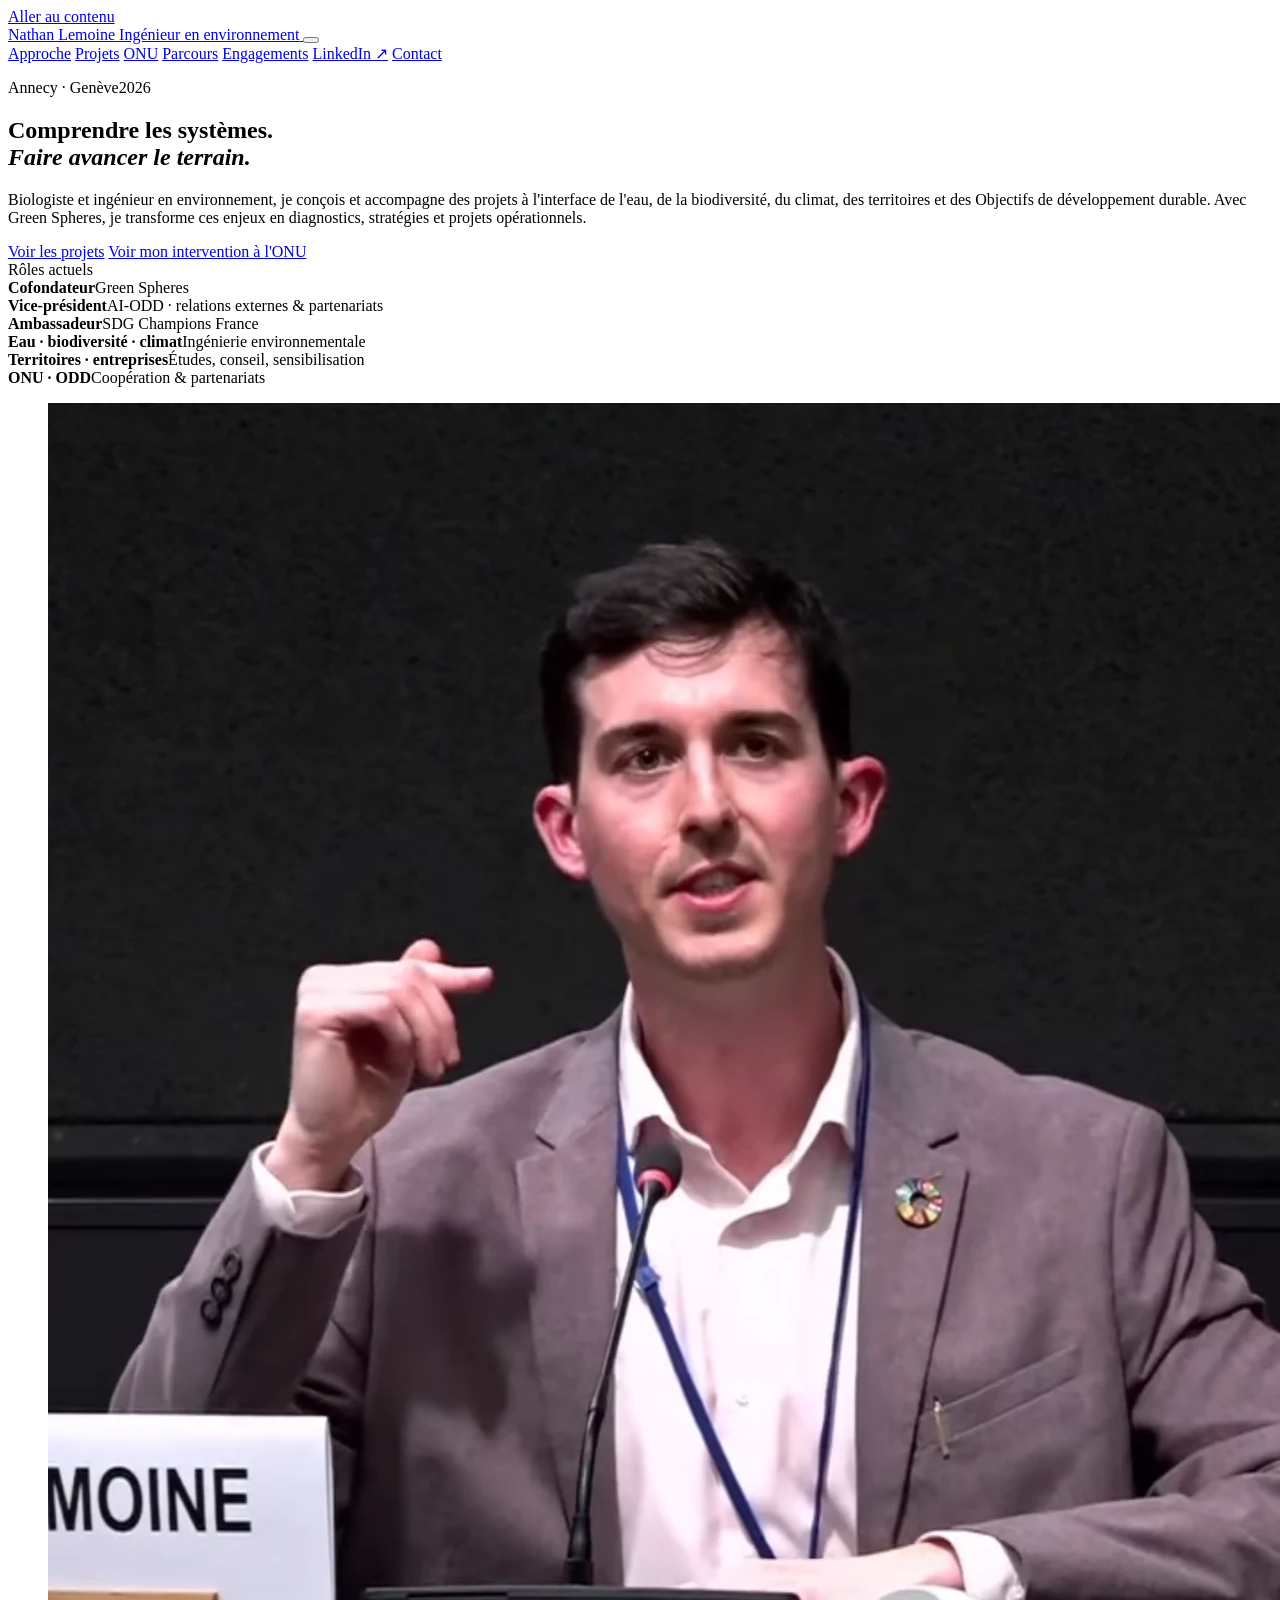
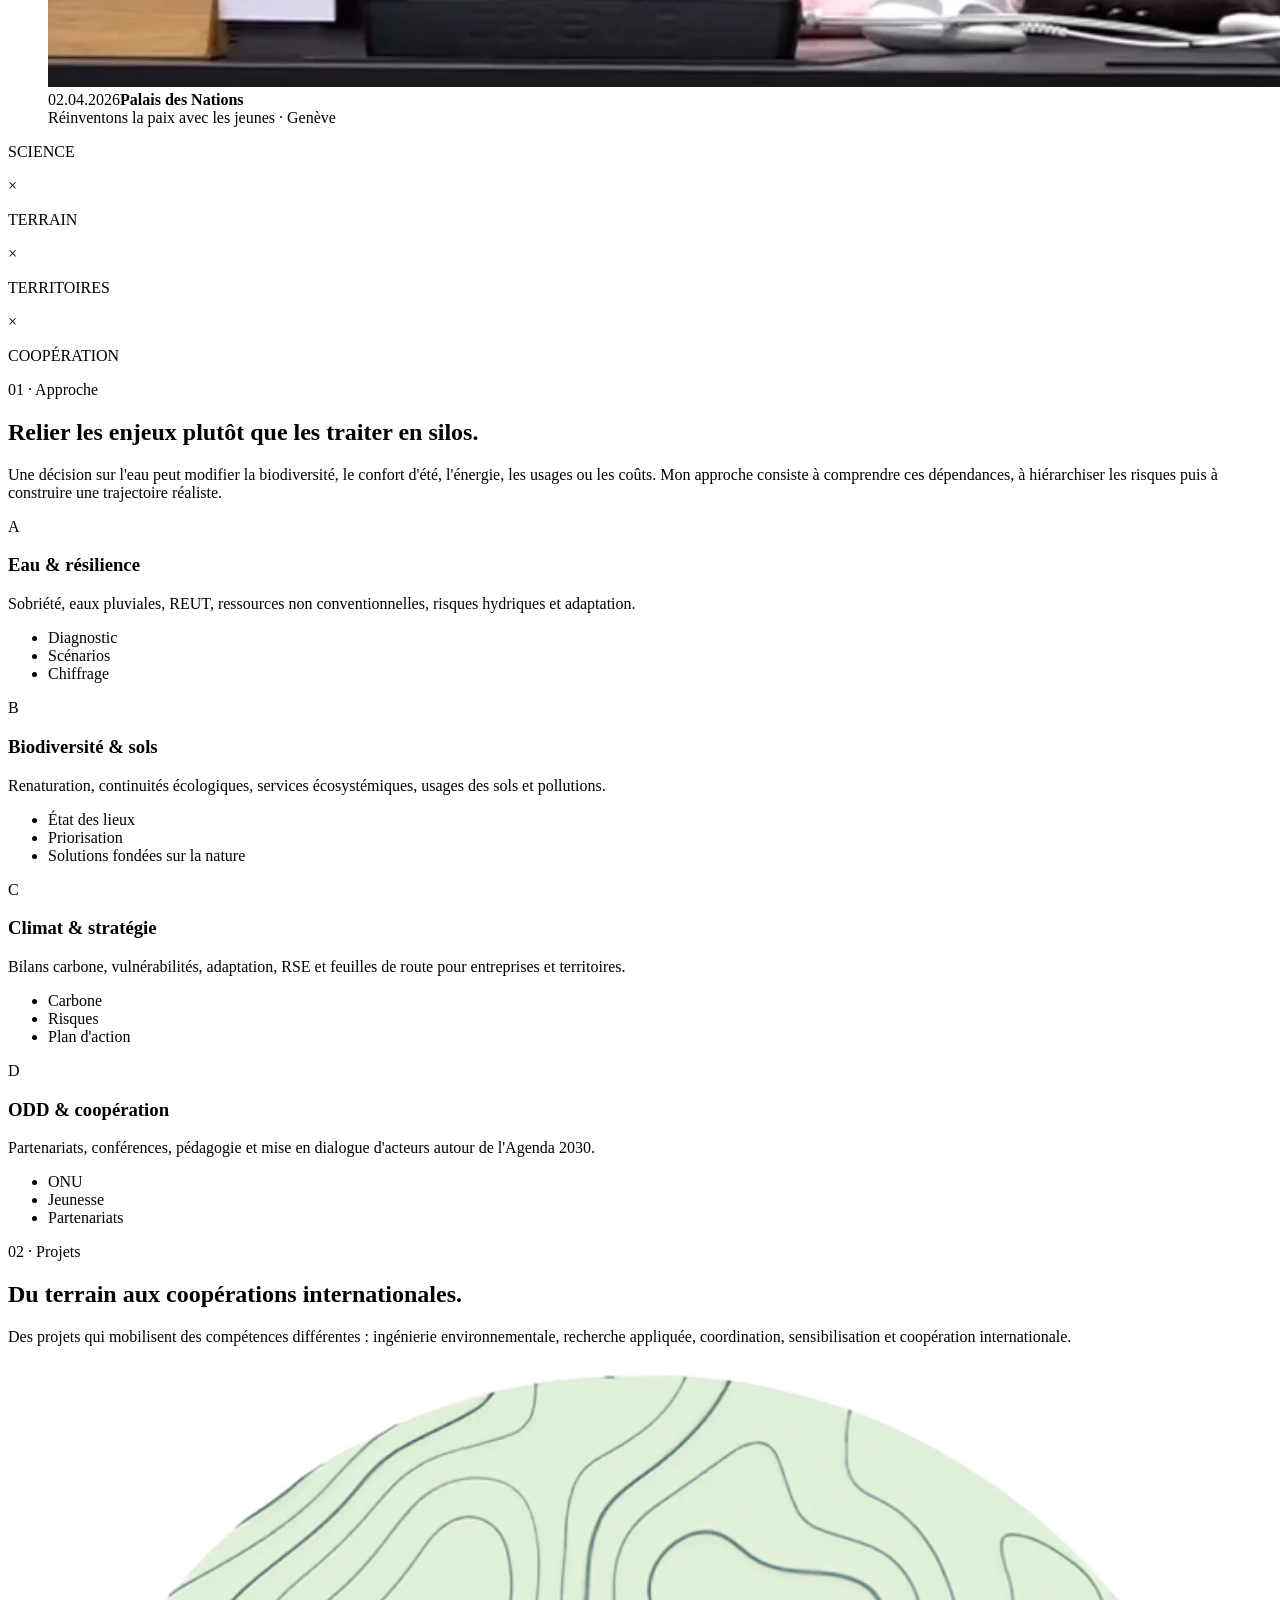
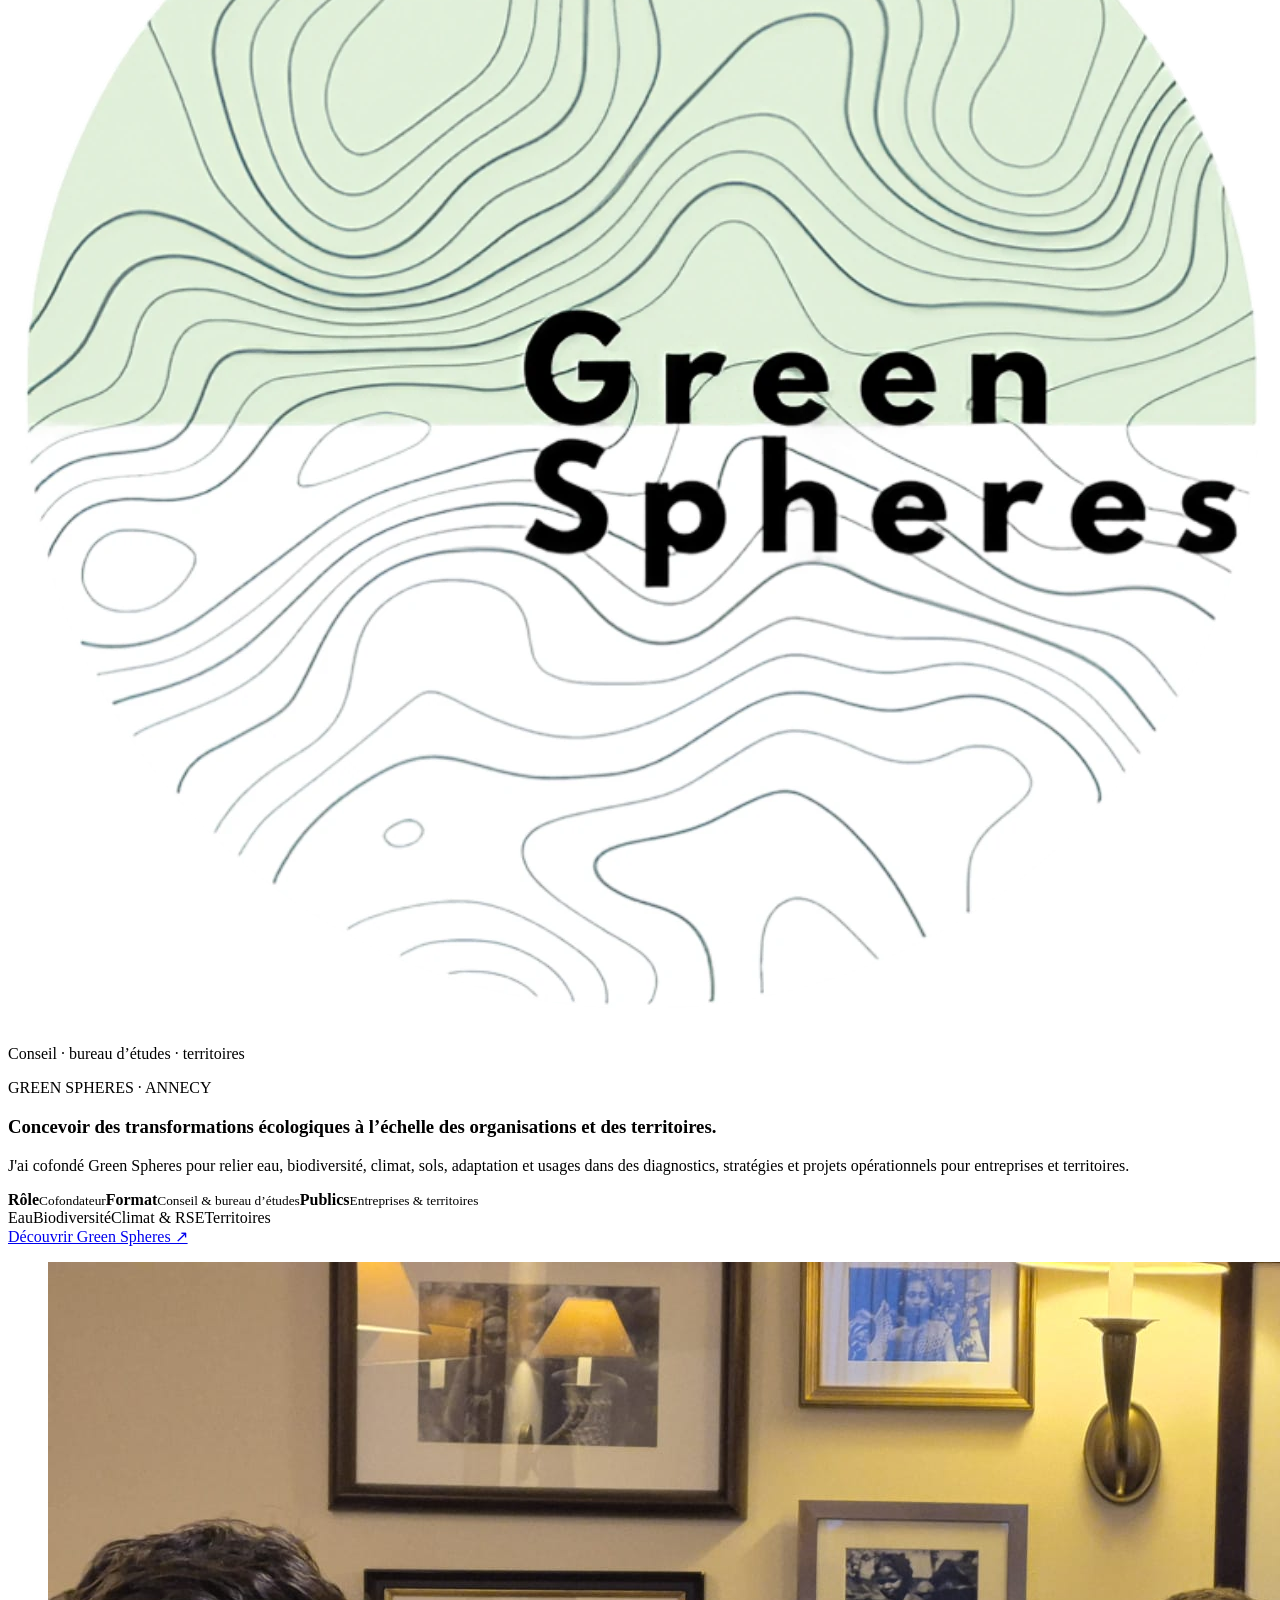
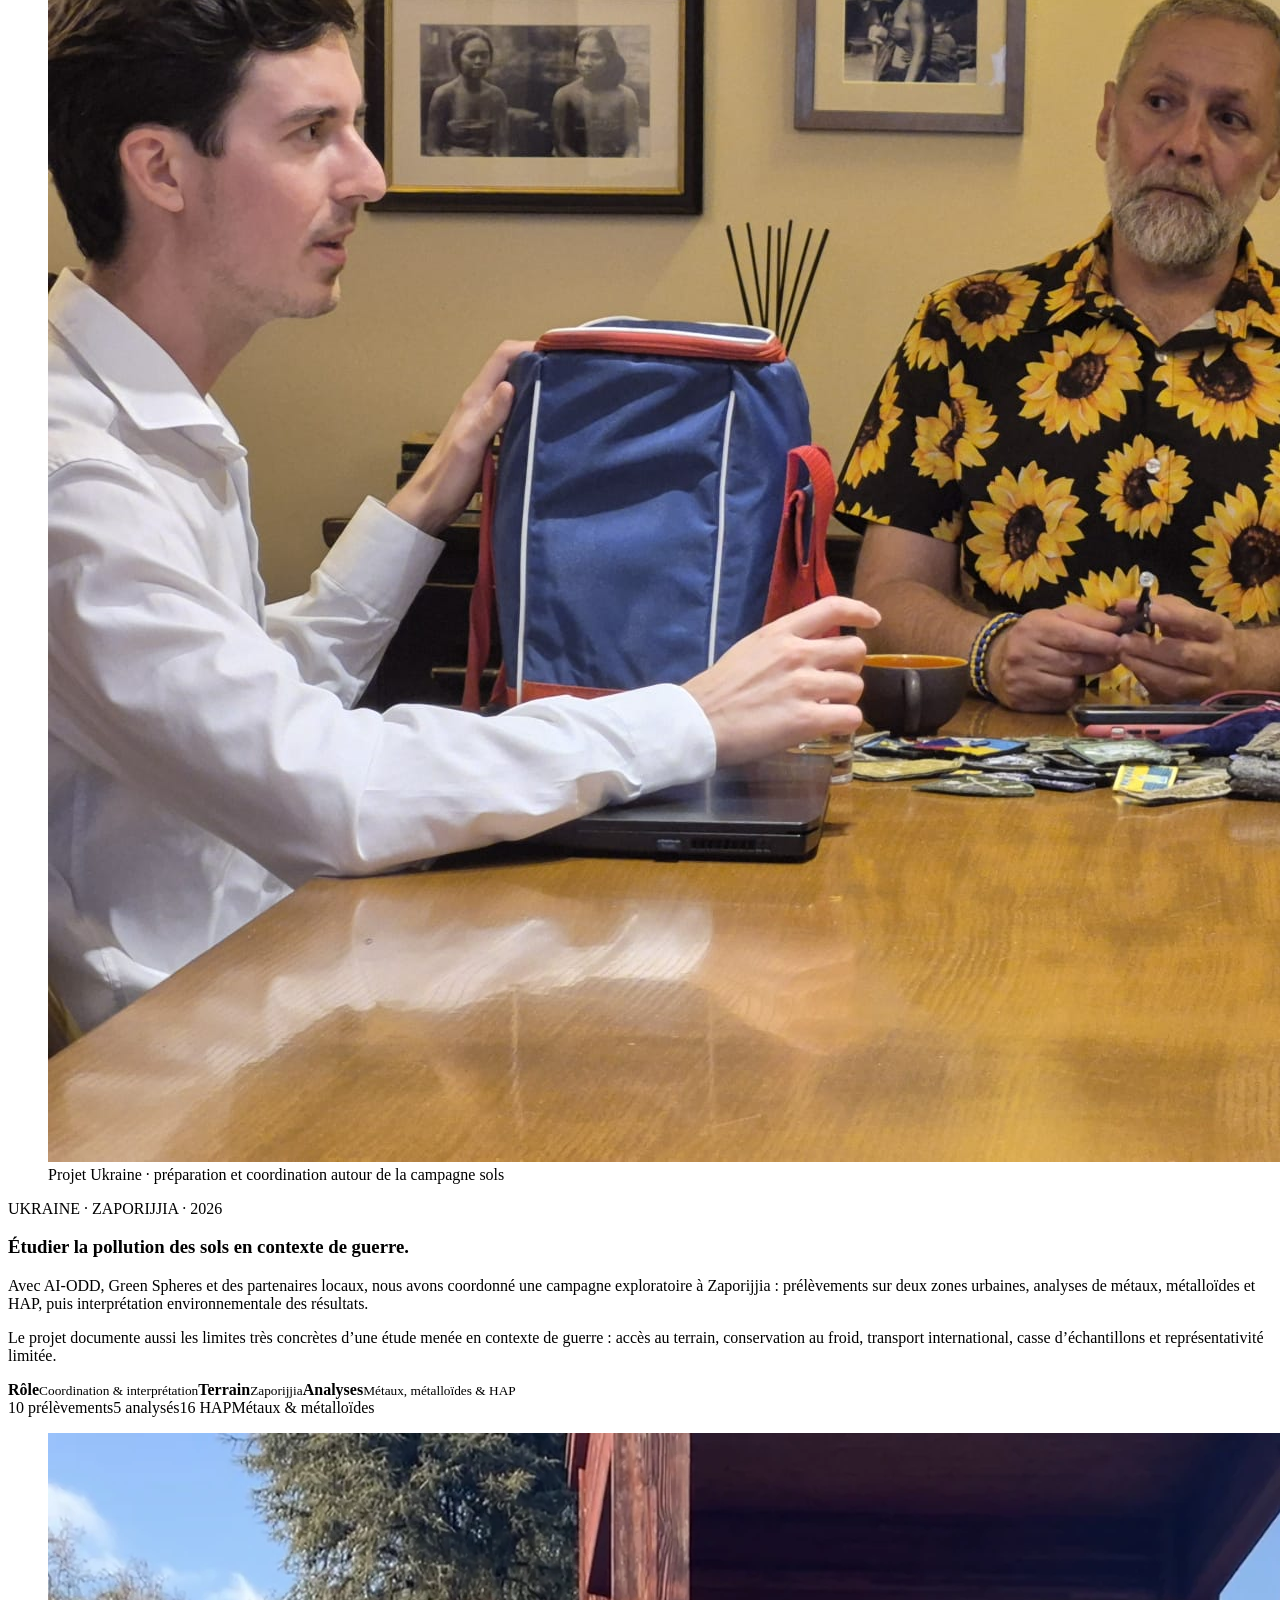
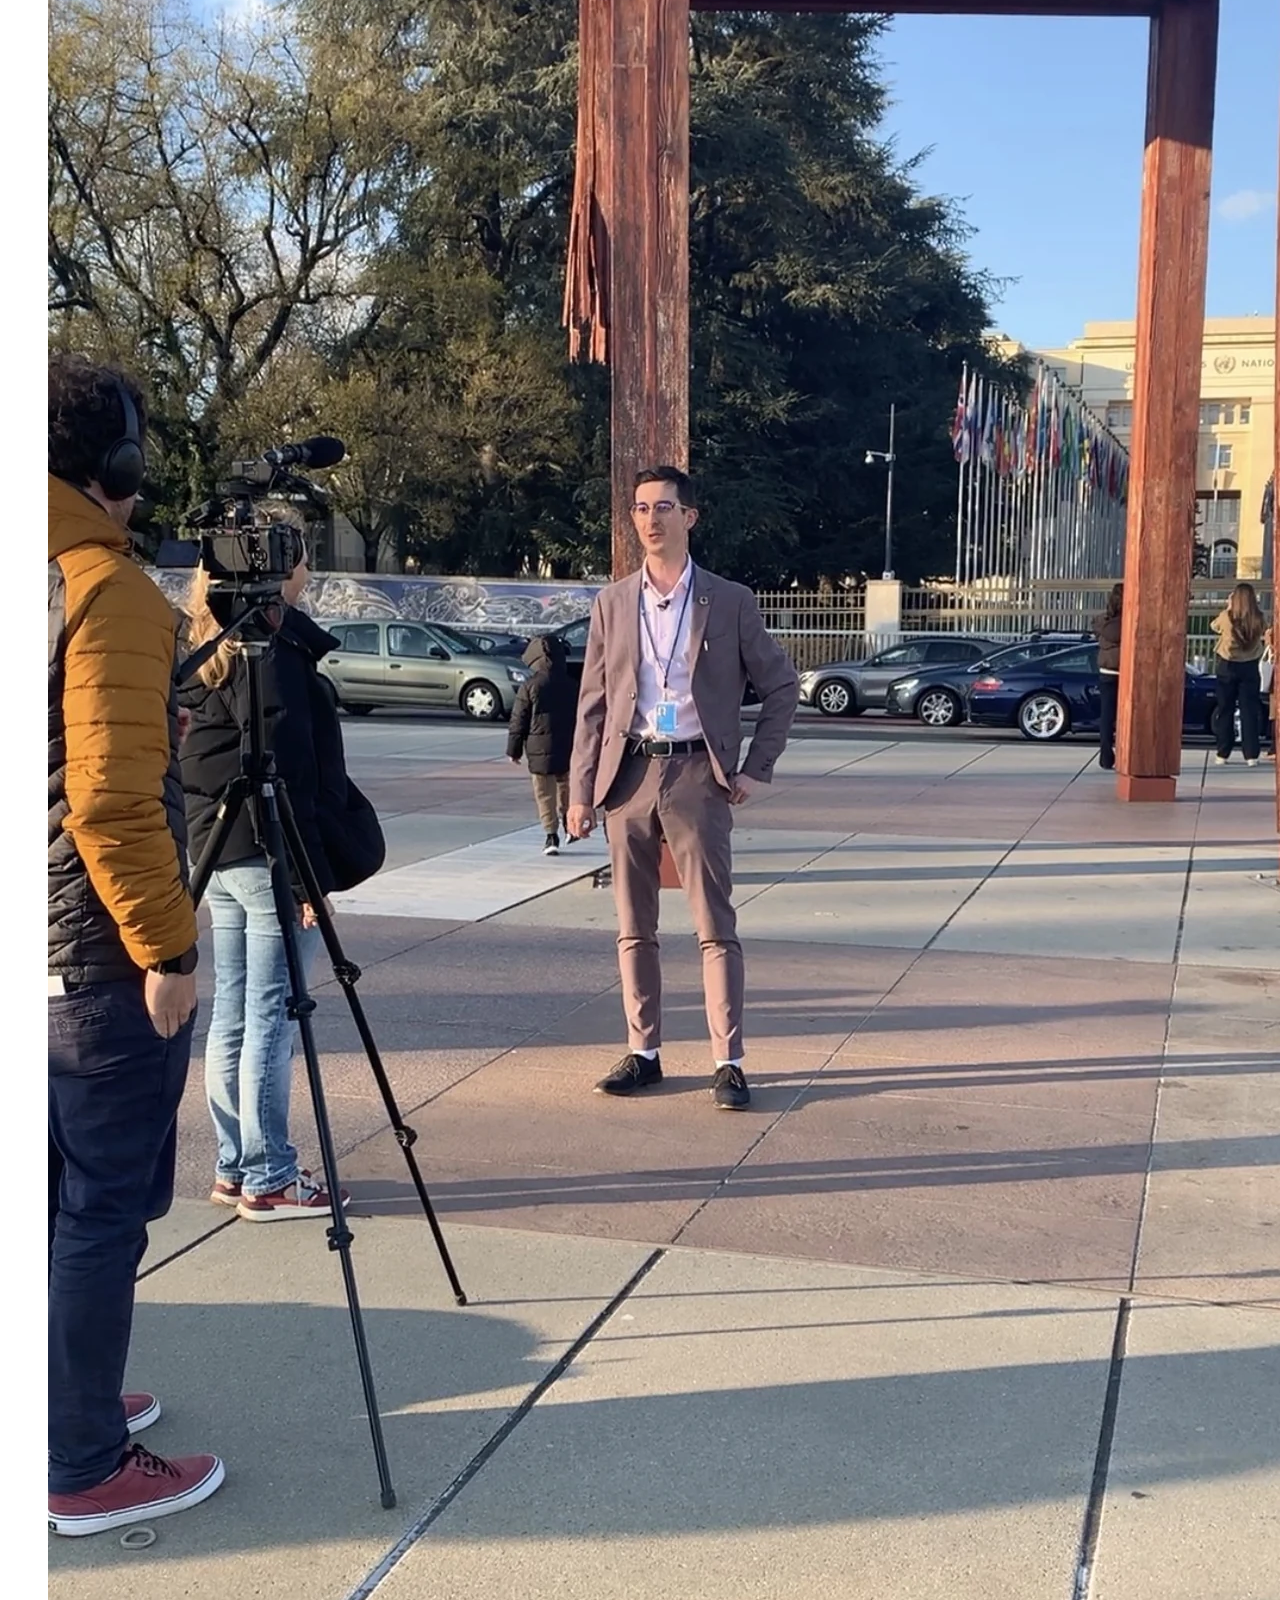
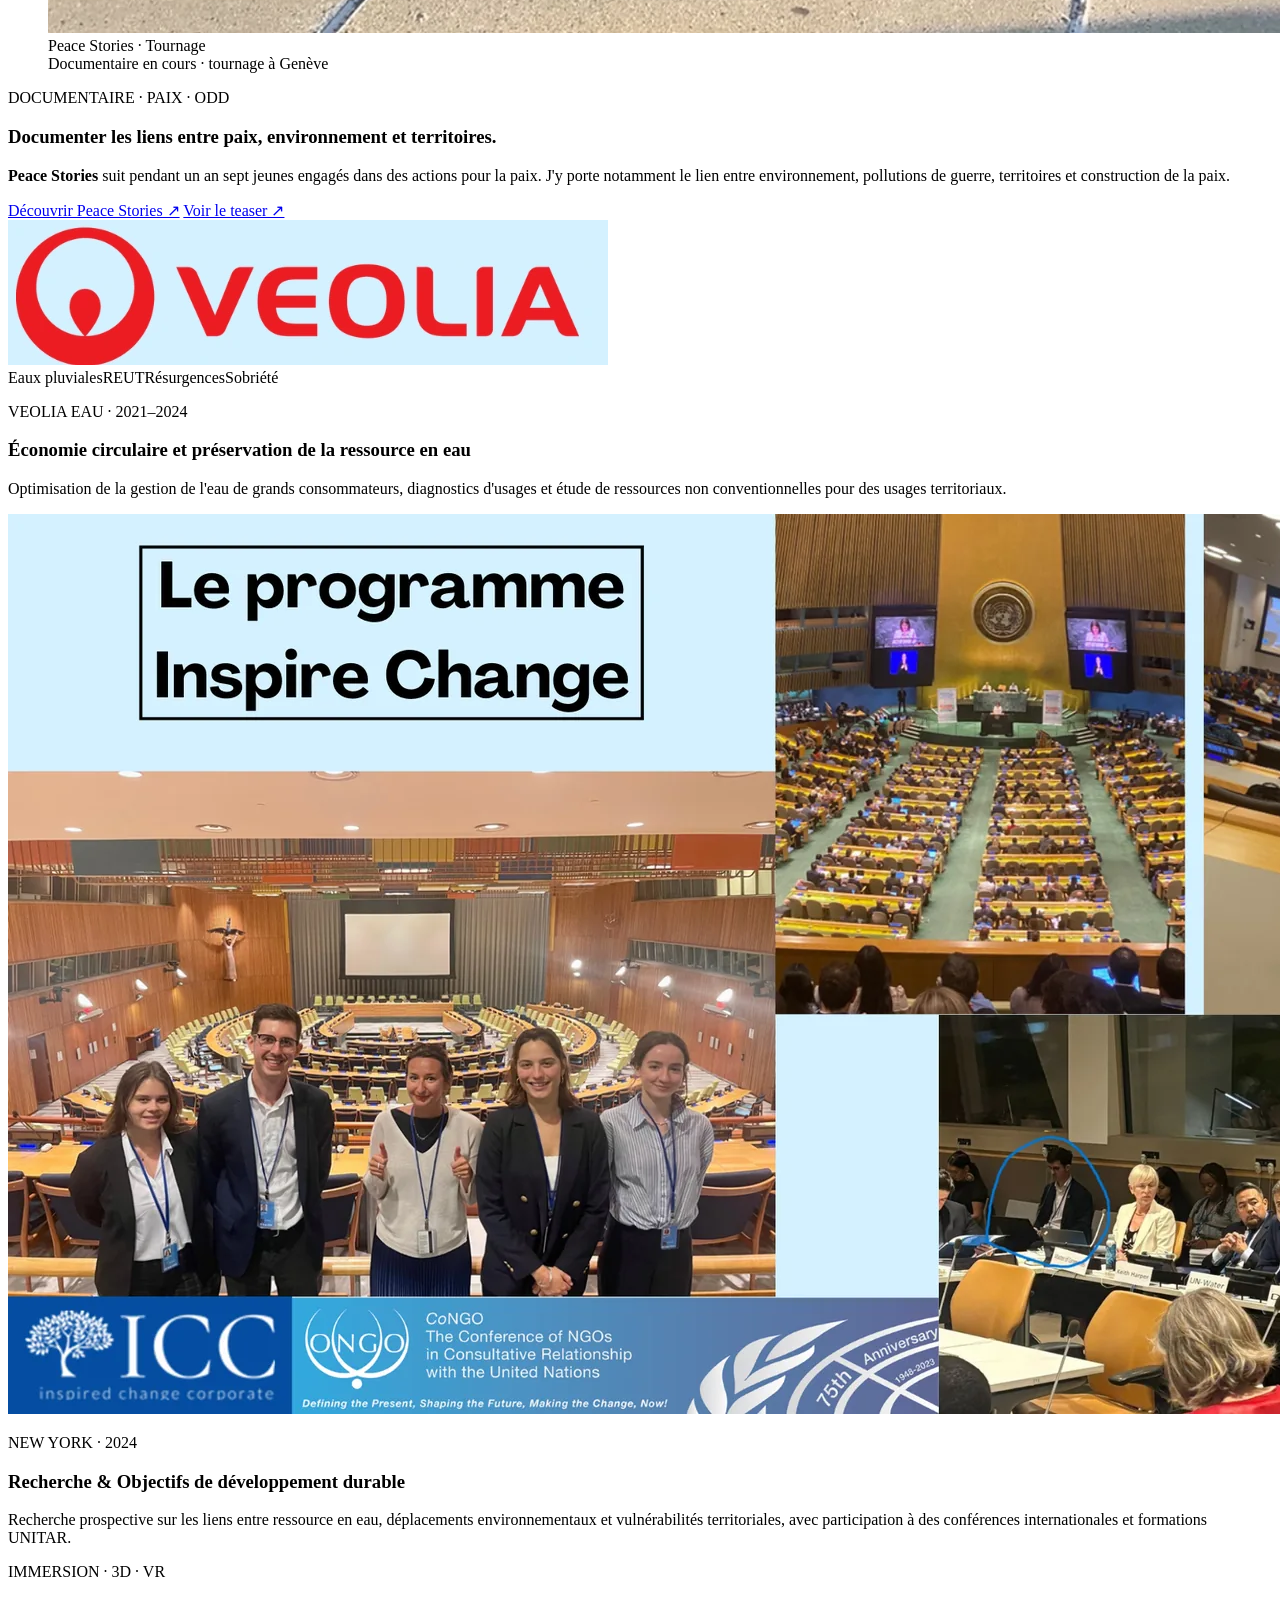
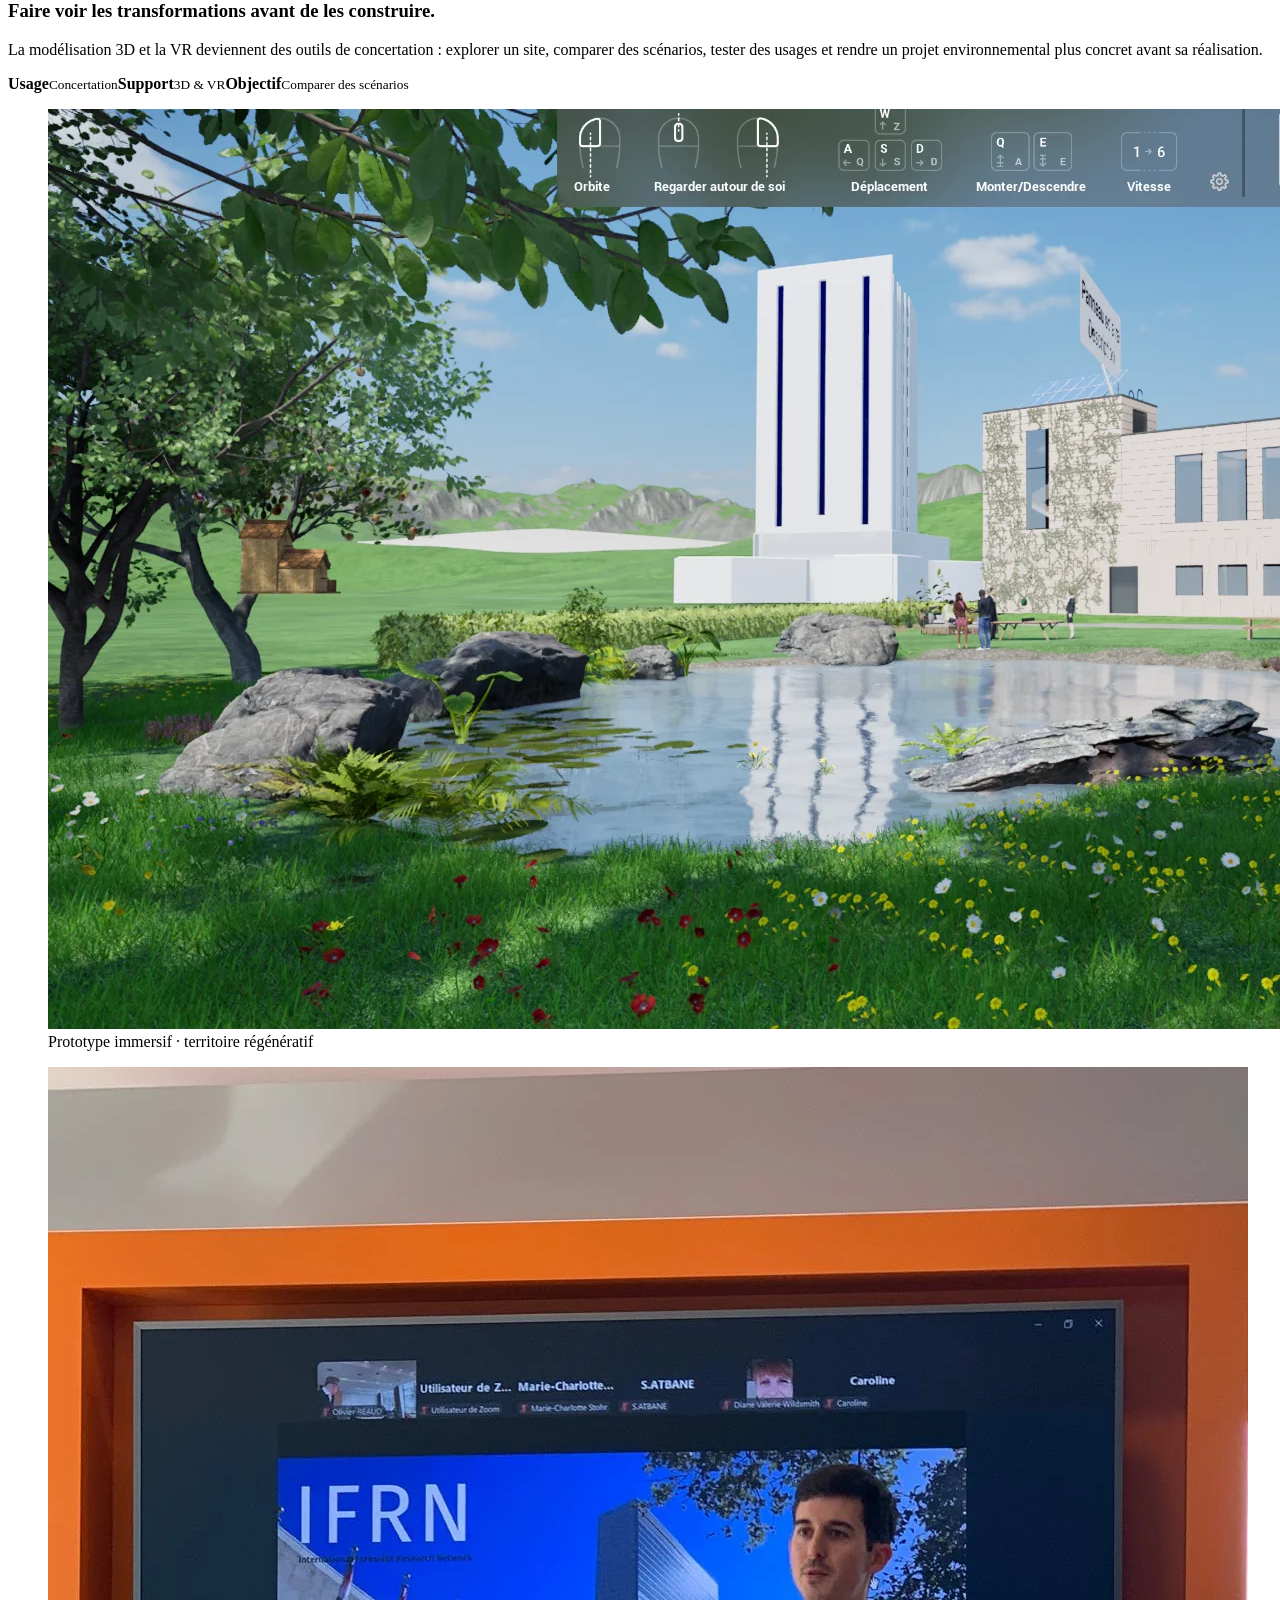
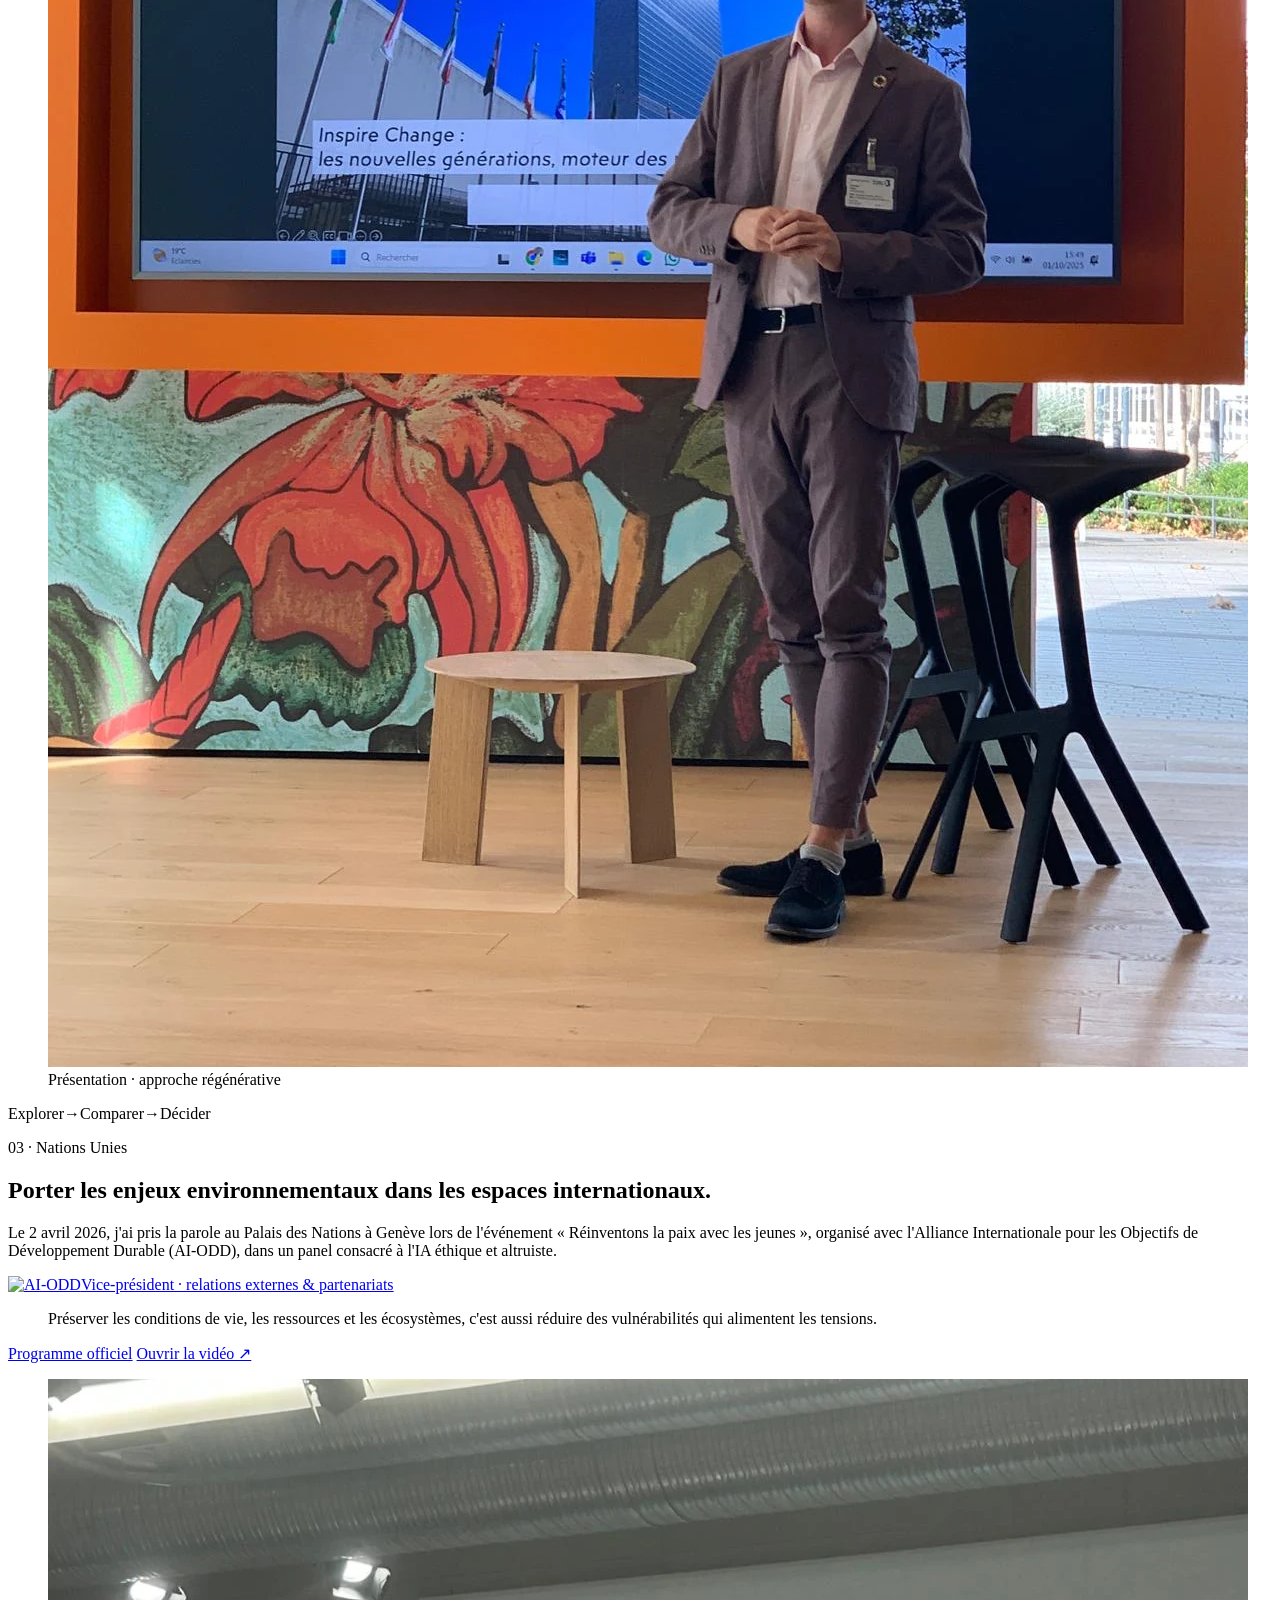
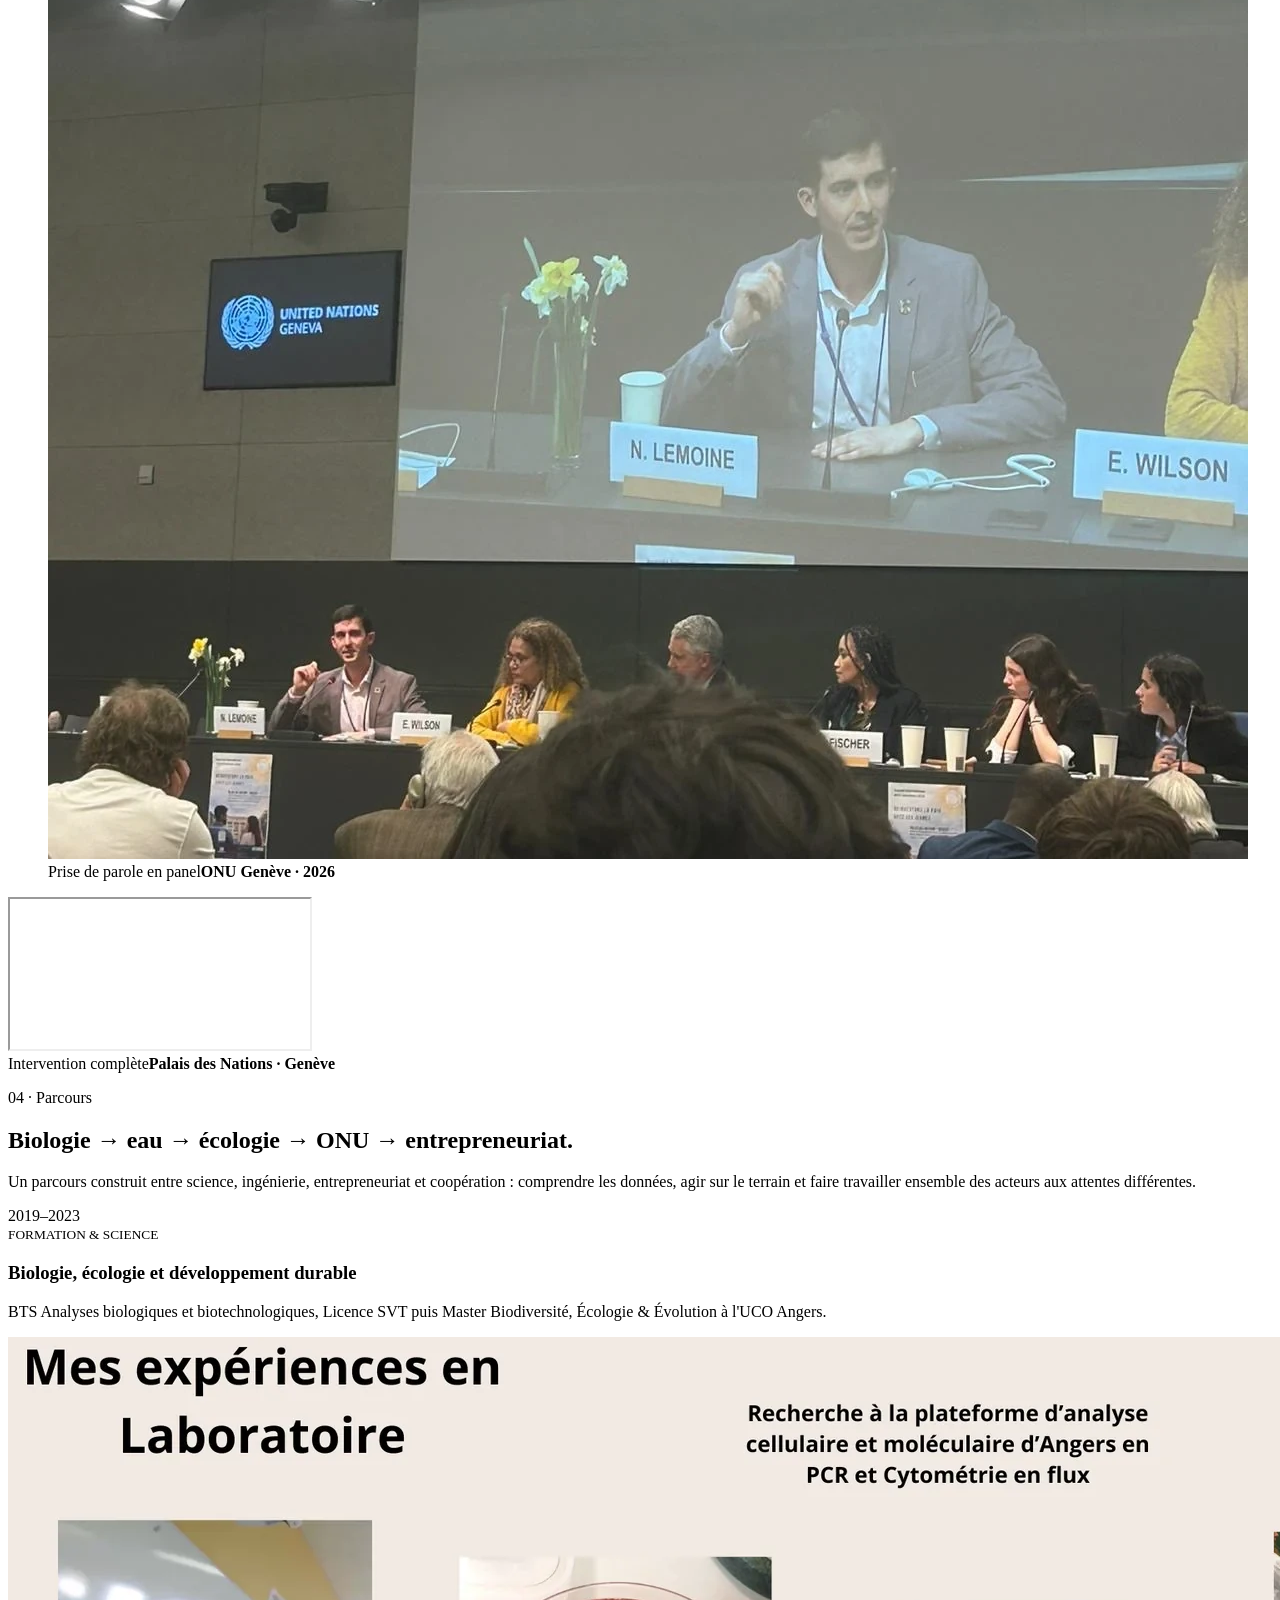
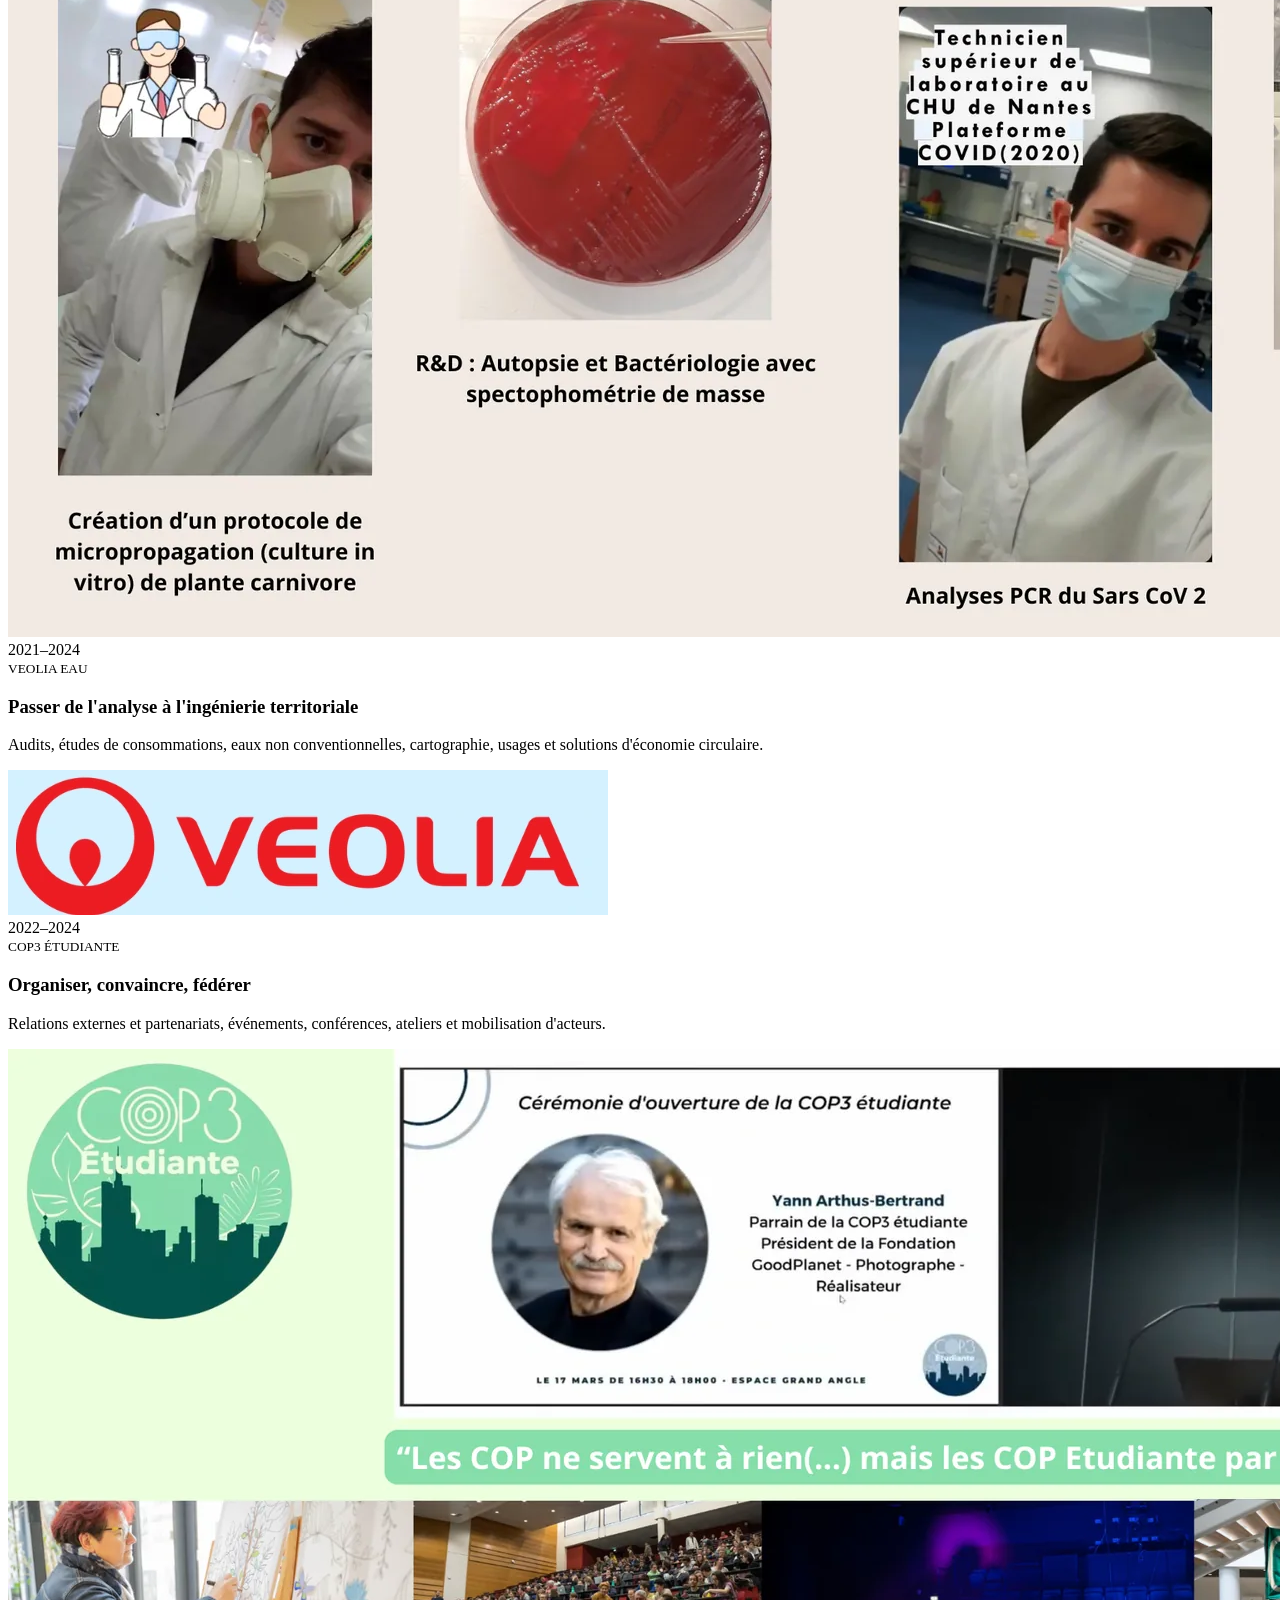
==== commit 7d0c4c81: "Add files via upload" ====
--- a/index.html
+++ b/index.html
@@ -13,7 +13,7 @@
 <meta content="https://nathan-lemoine.github.io/.com/nathan-onu.webp" property="og:image"/>
 <meta content="index,follow" name="robots"/>
 <meta content="Nathan Lemoine" name="author"/>
-<link href="styles.css" rel="stylesheet"/>
+<link href="styles-v2.css?v=20260913-2" rel="stylesheet"/>
 <link href="https://nathan-lemoine.github.io/.com/" rel="canonical"/><meta content="https://nathan-lemoine.github.io/.com/" property="og:url"/><meta content="Nathan Lemoine intervenant au Palais des Nations à Genève" property="og:image:alt"/><meta content="fr_FR" property="og:locale"/><meta content="summary_large_image" name="twitter:card"/><meta content="Nathan Lemoine · Ingénieur en environnement | Green Spheres &amp; ODD" name="twitter:title"/><meta content="Ingénierie environnementale, territoires, ODD et coopérations internationales — de Green Spheres au Palais des Nations à Genève." name="twitter:description"/><meta content="https://nathan-lemoine.github.io/.com/nathan-onu.webp" name="twitter:image"/><script type="application/ld+json">{
   "@context": "https://schema.org",
   "@type": "ProfilePage",
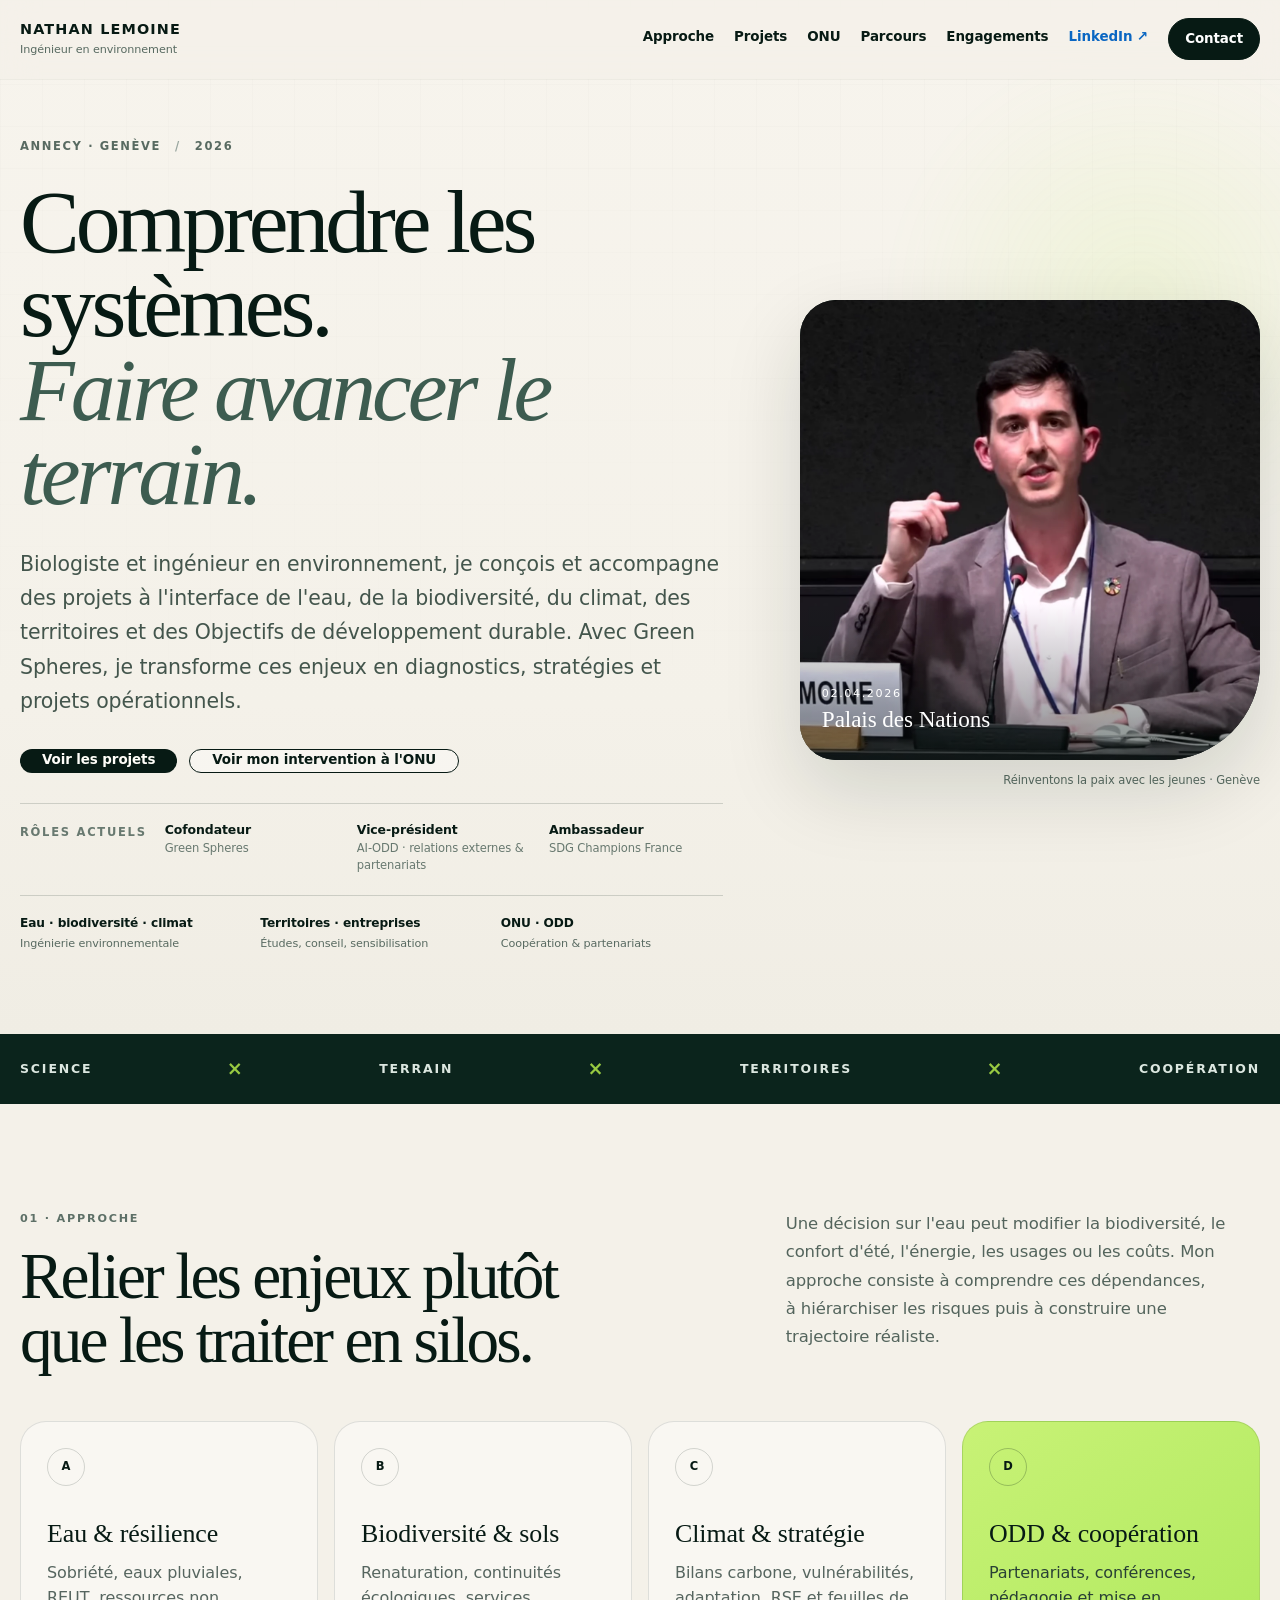
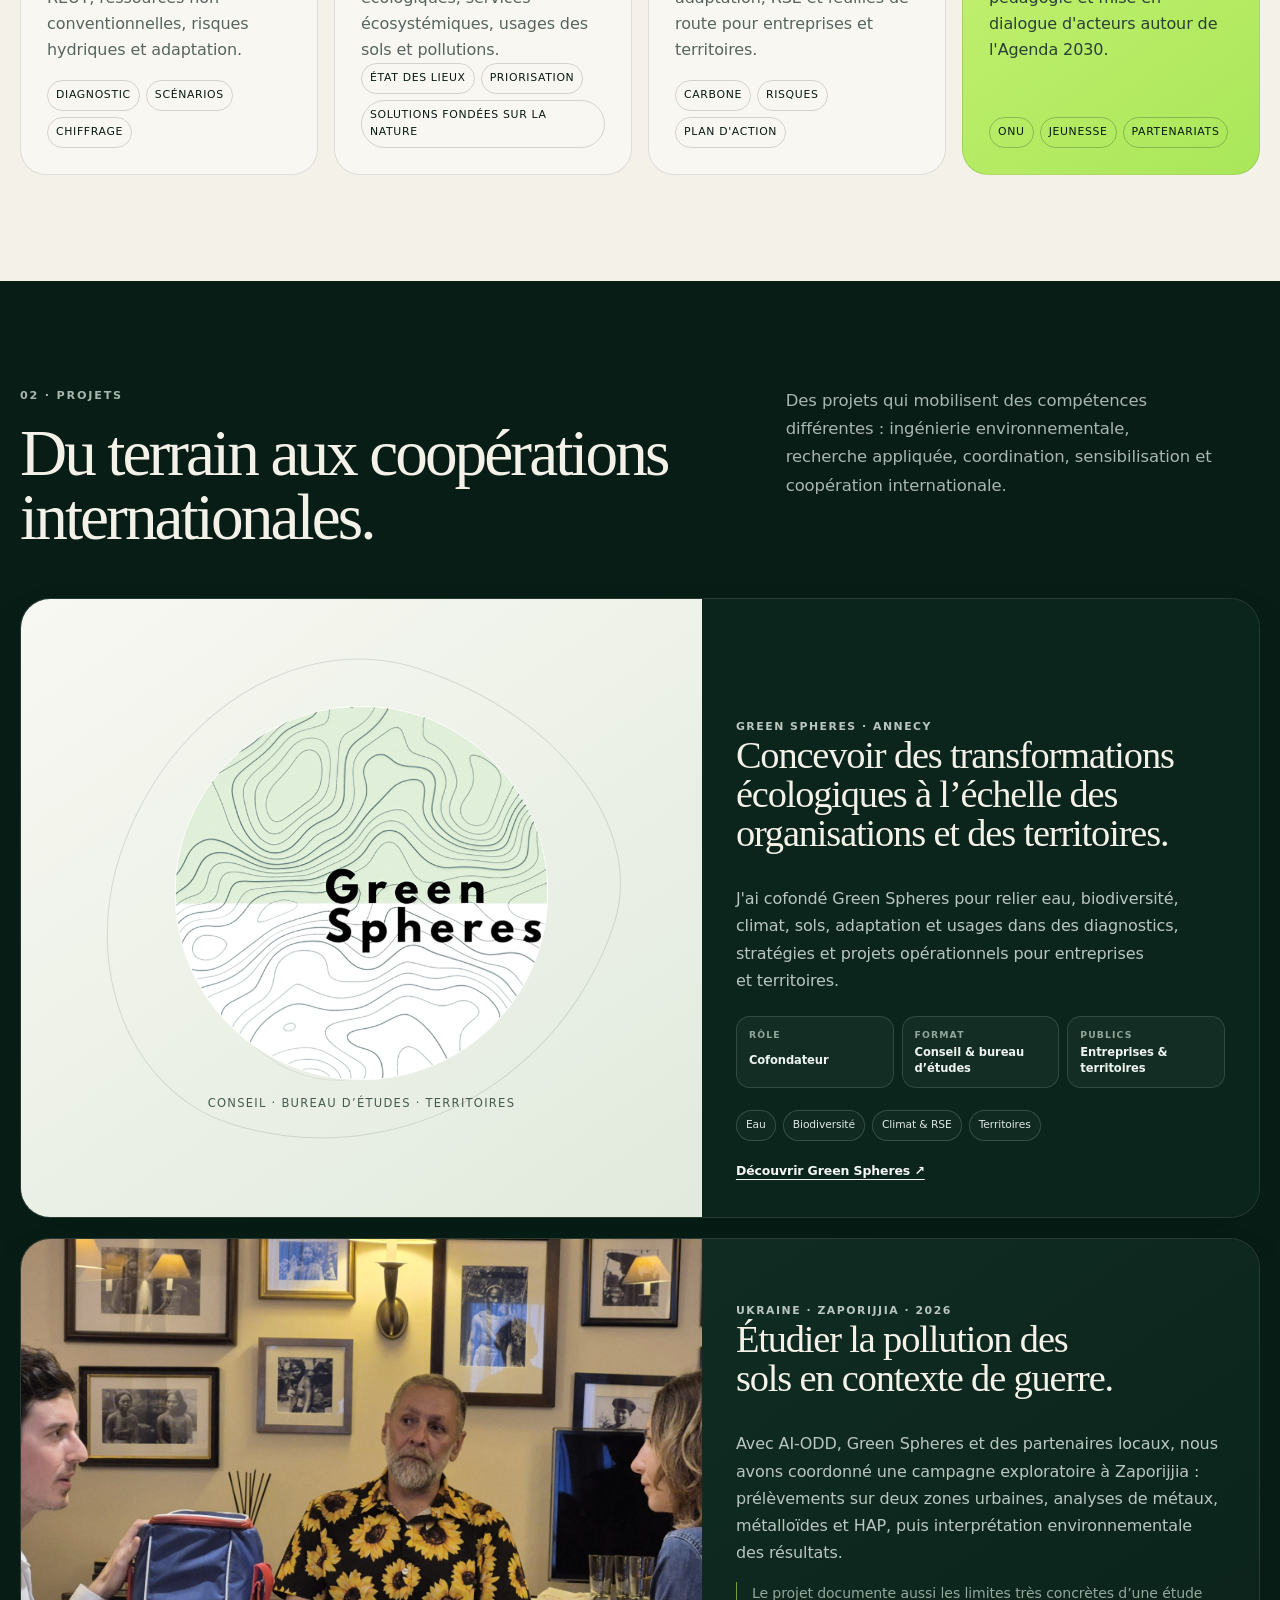
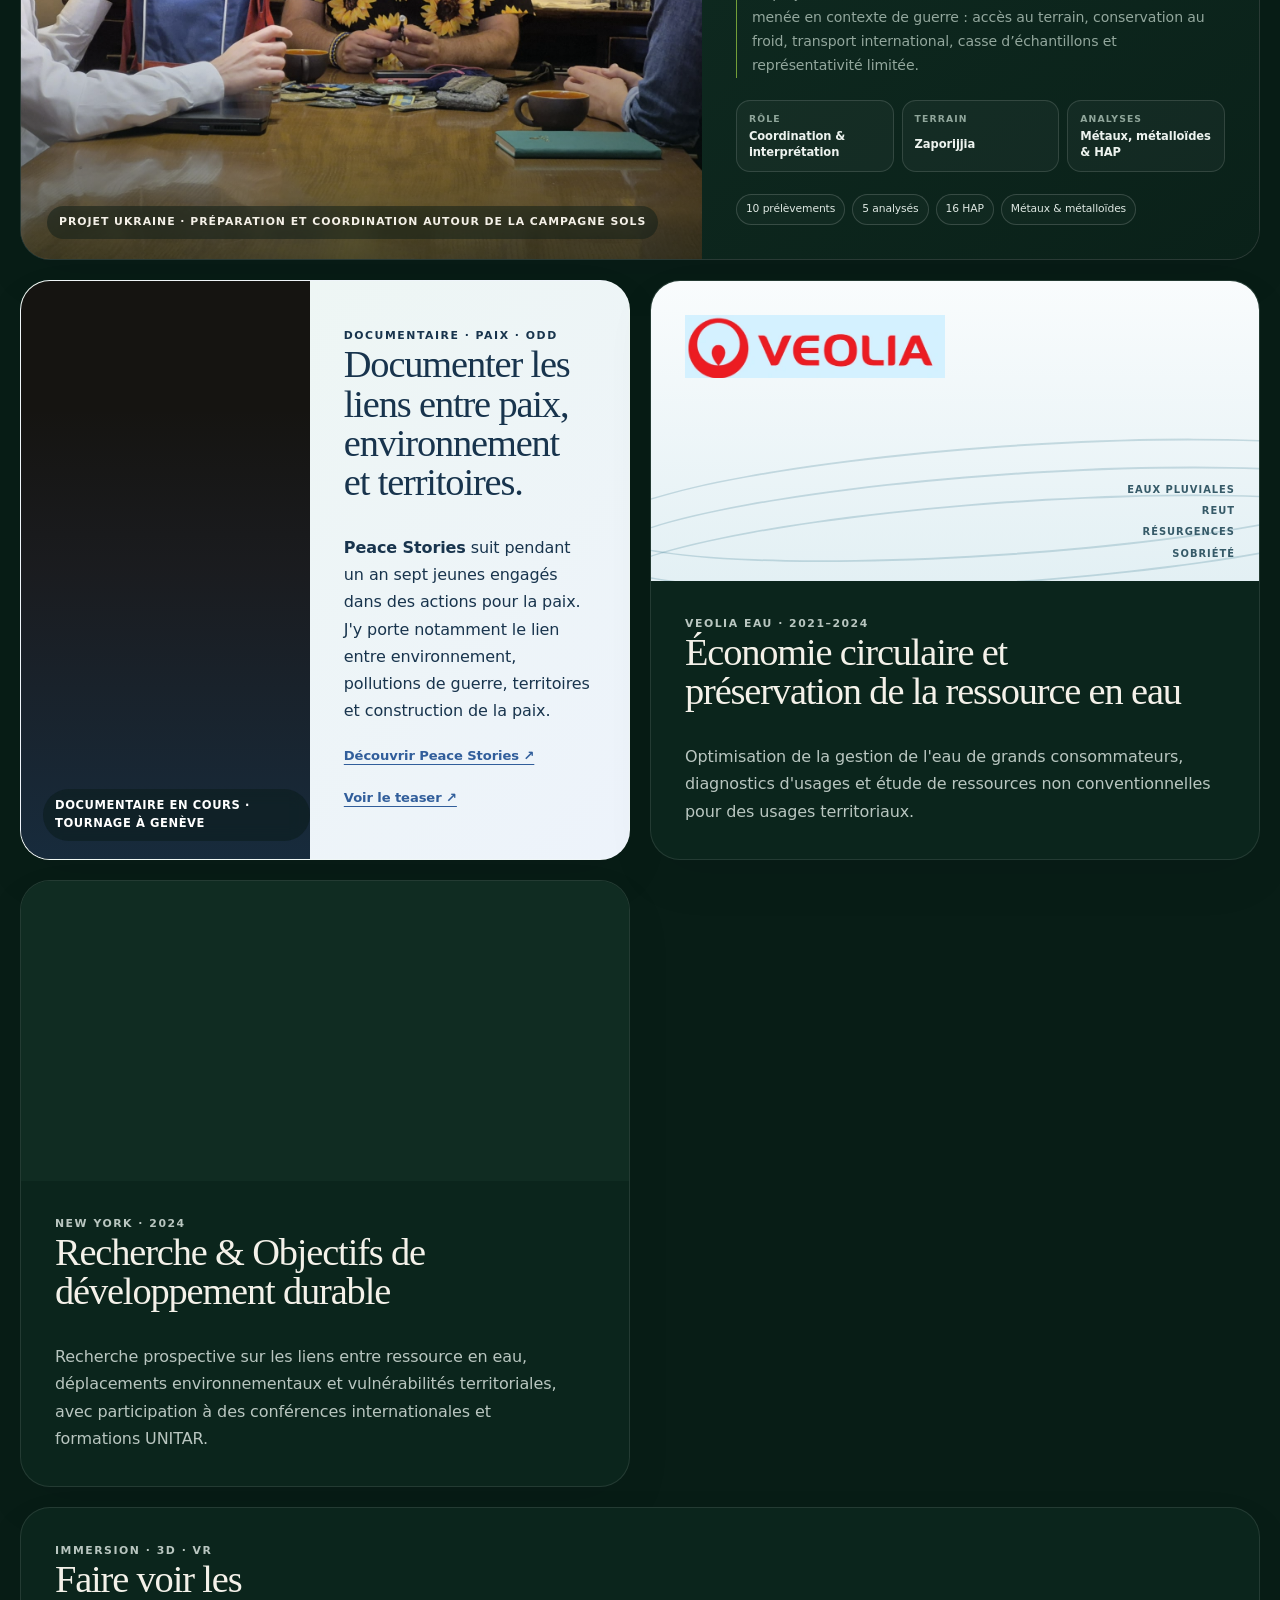
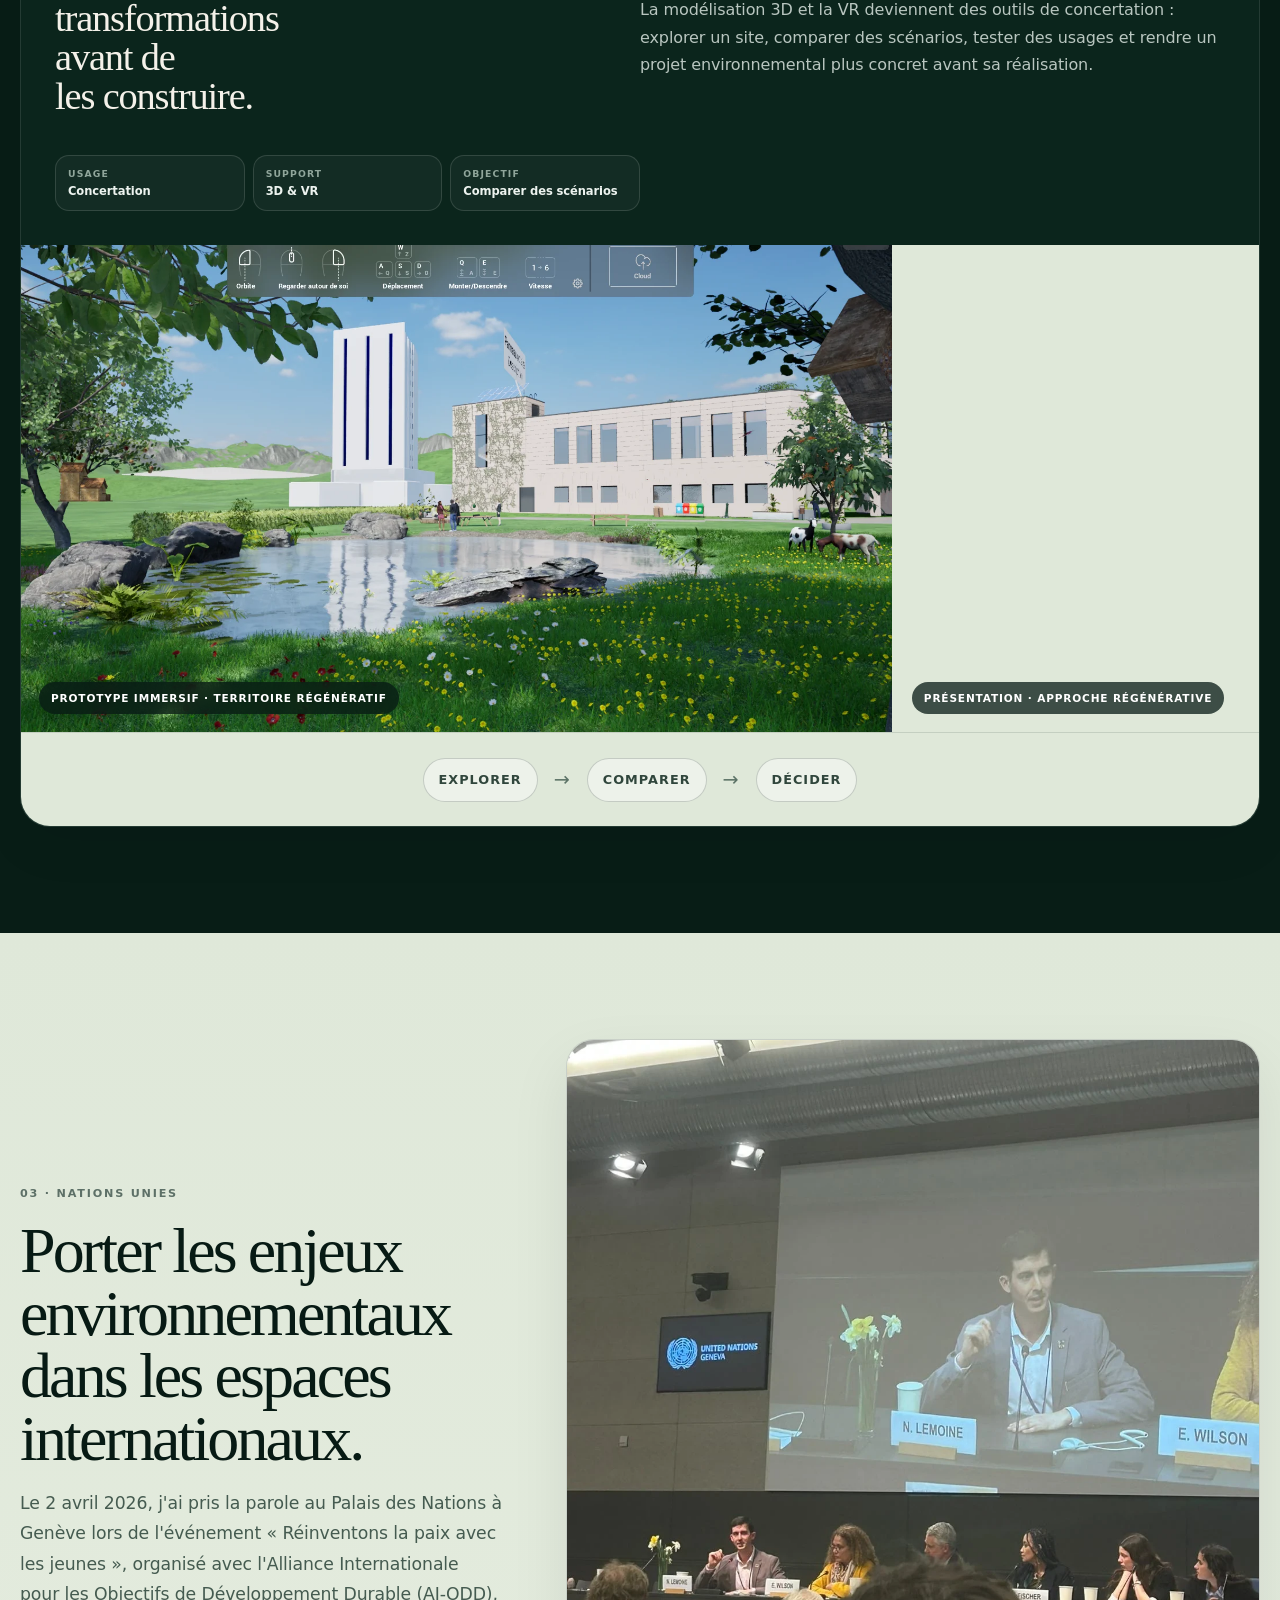
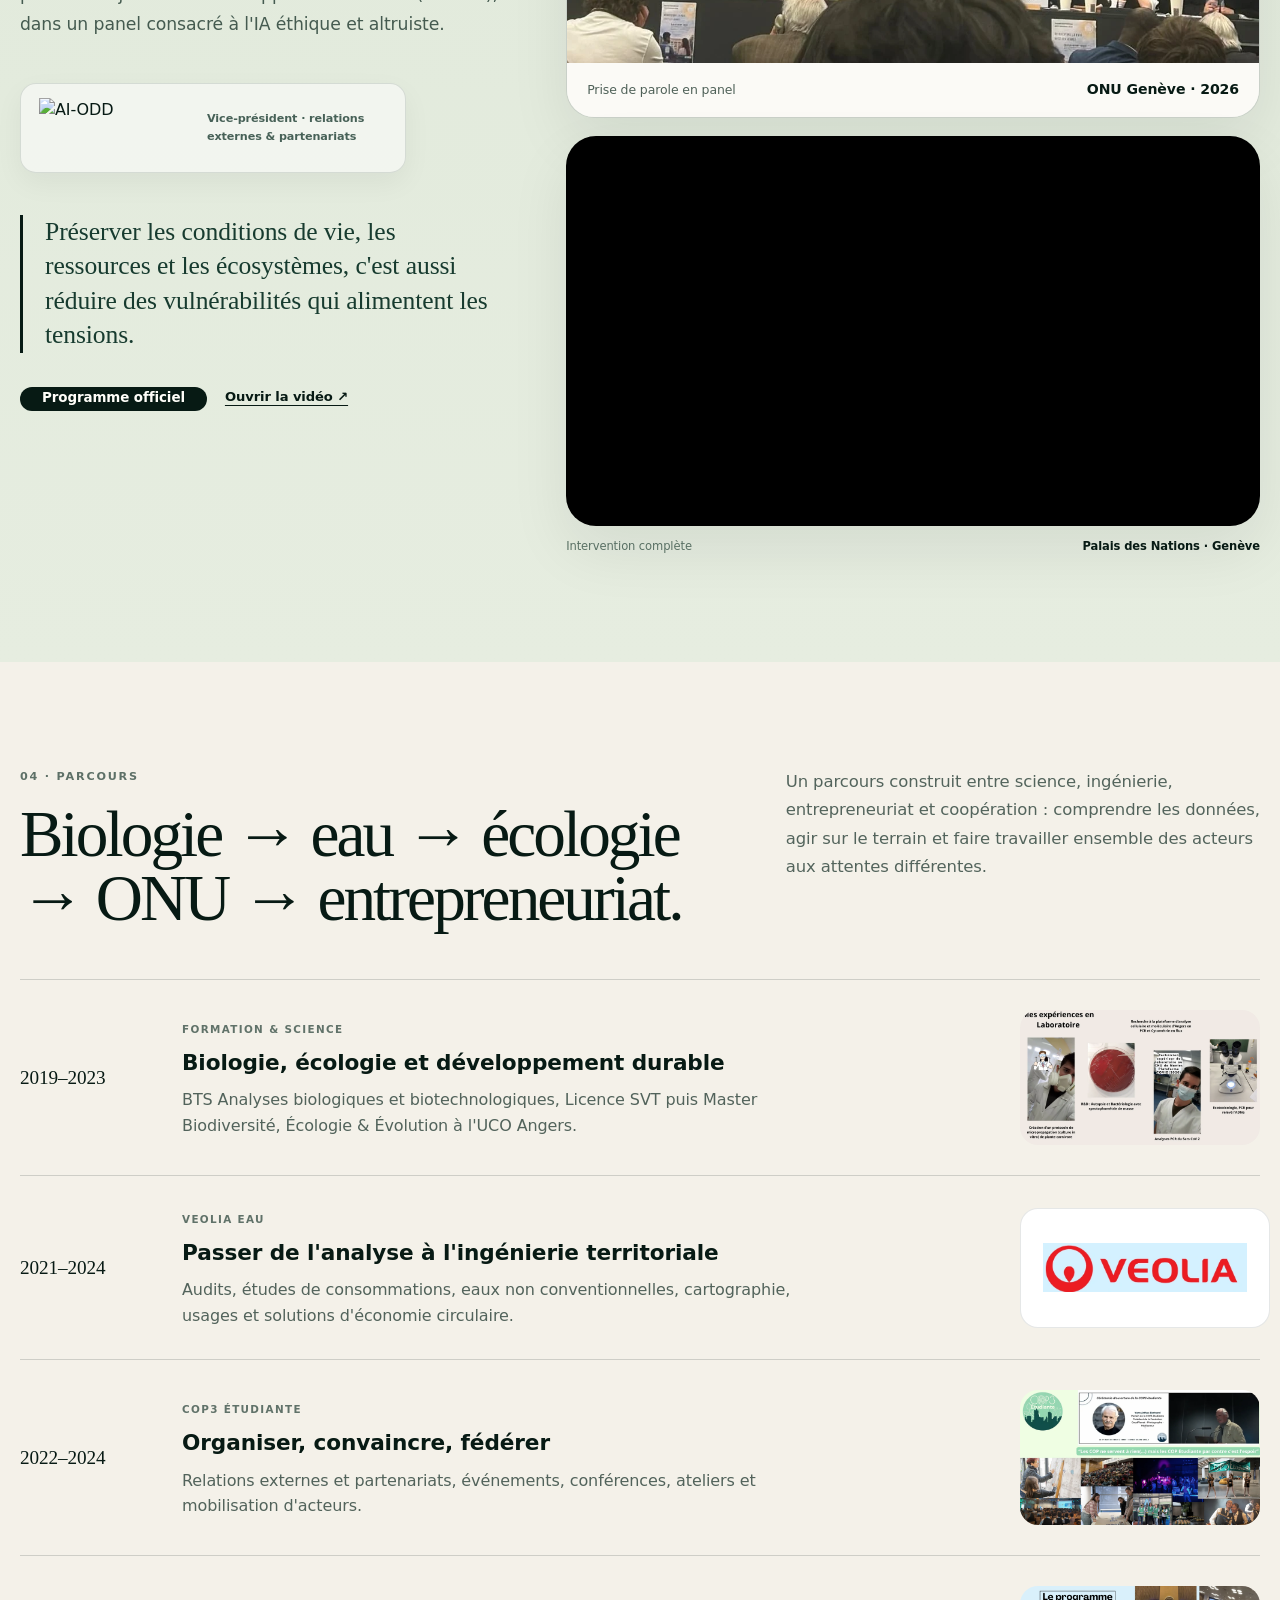
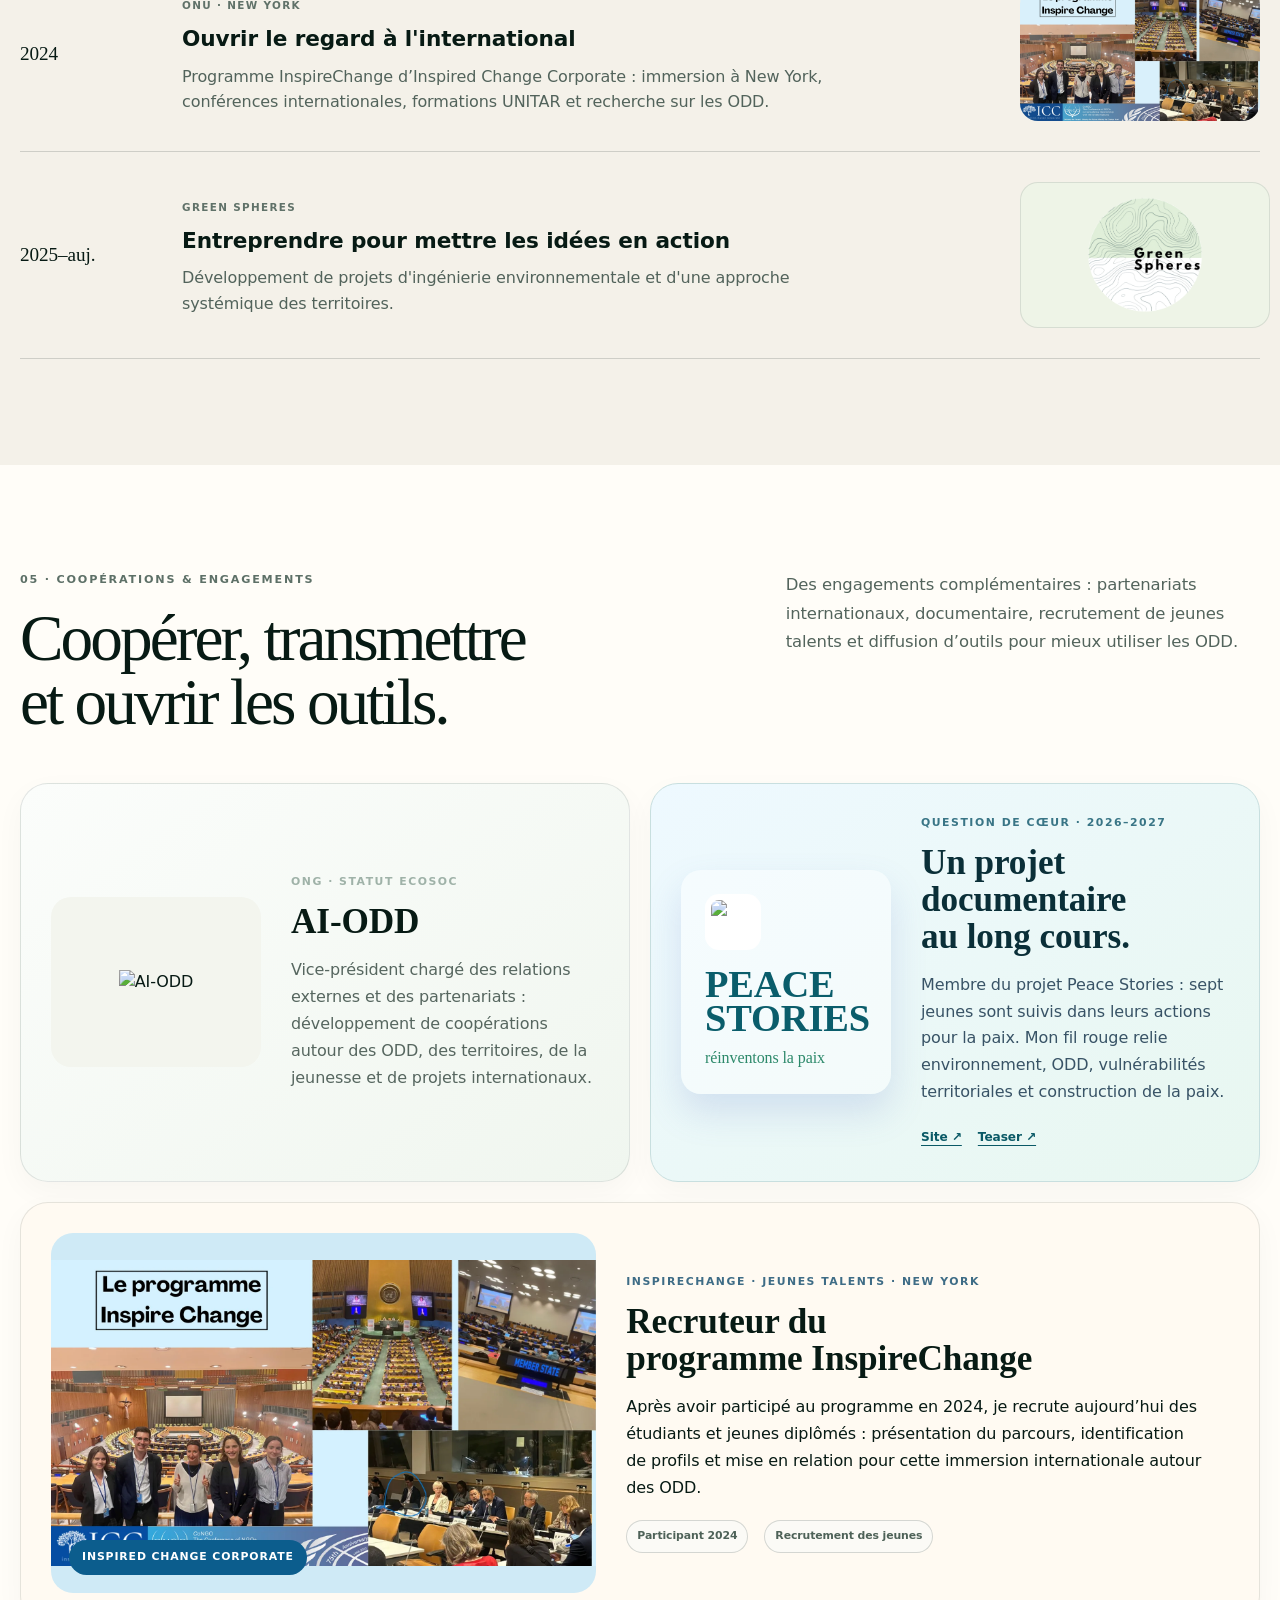
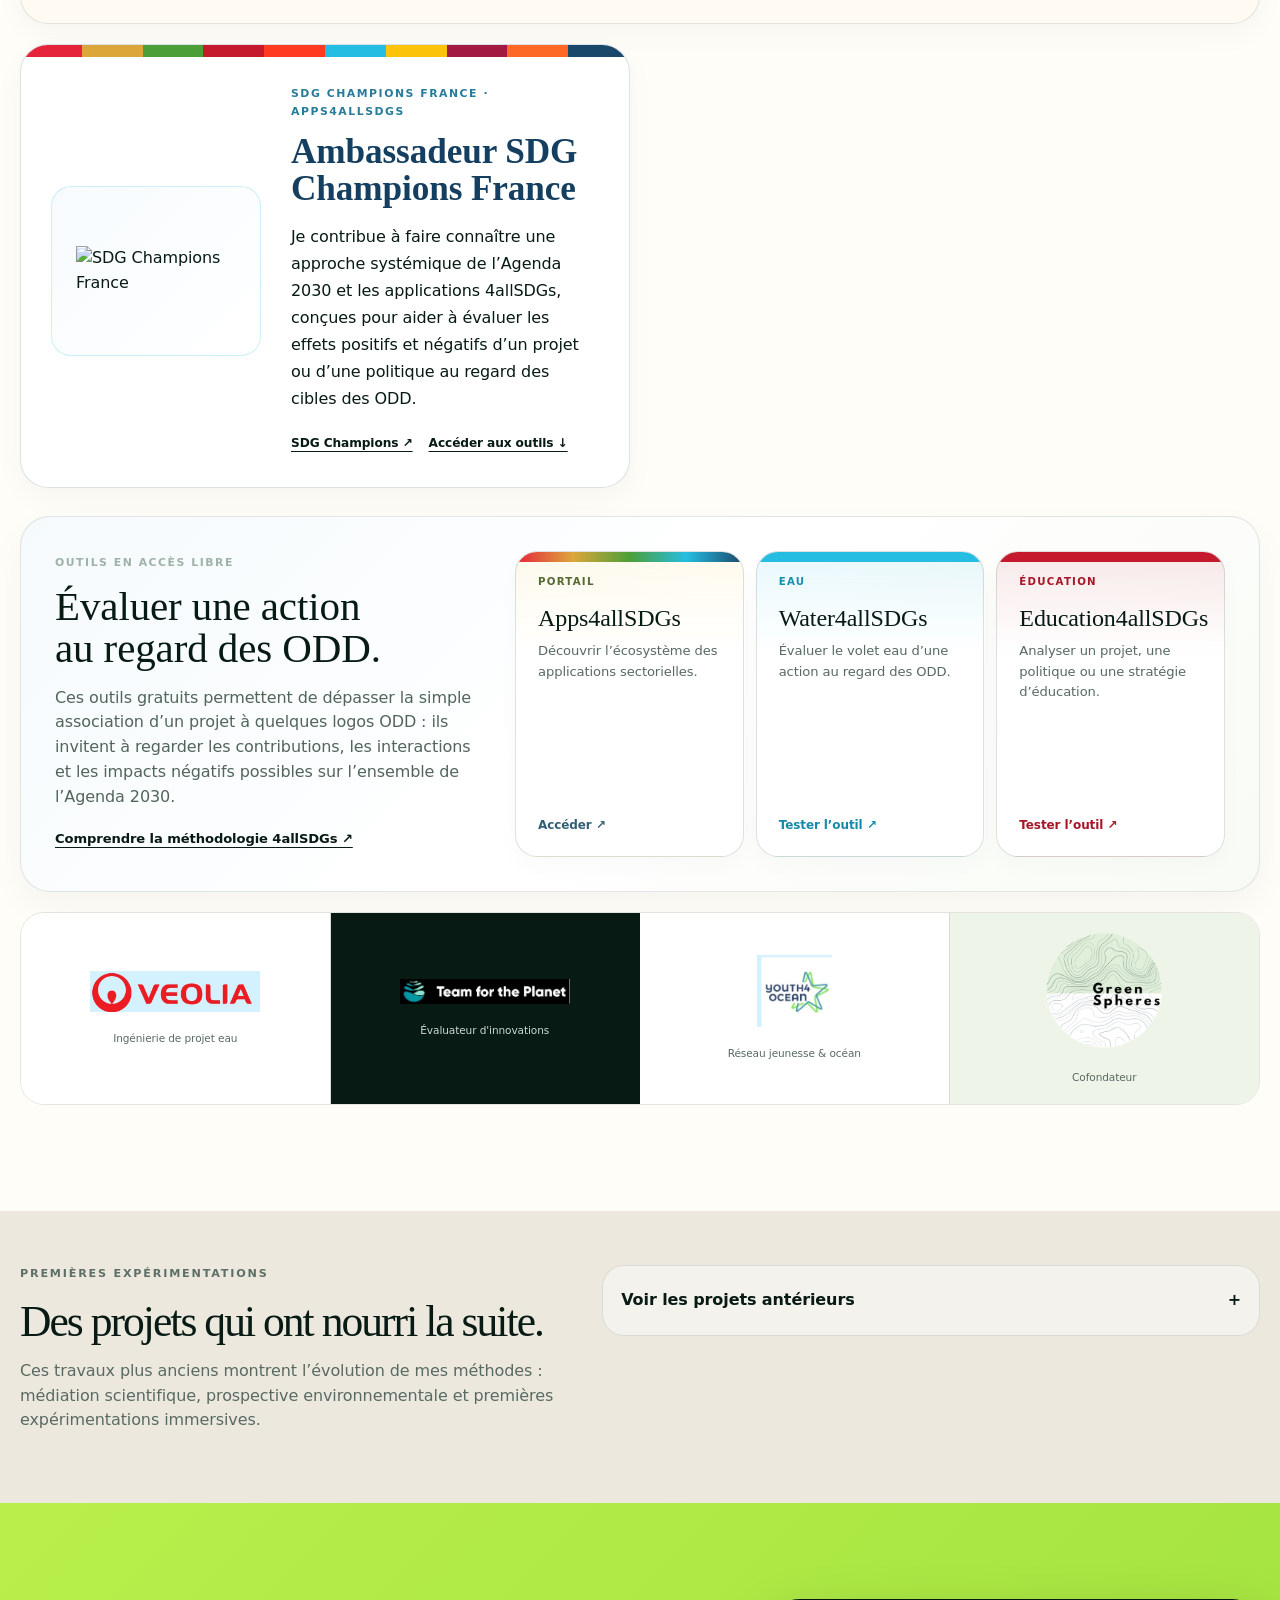
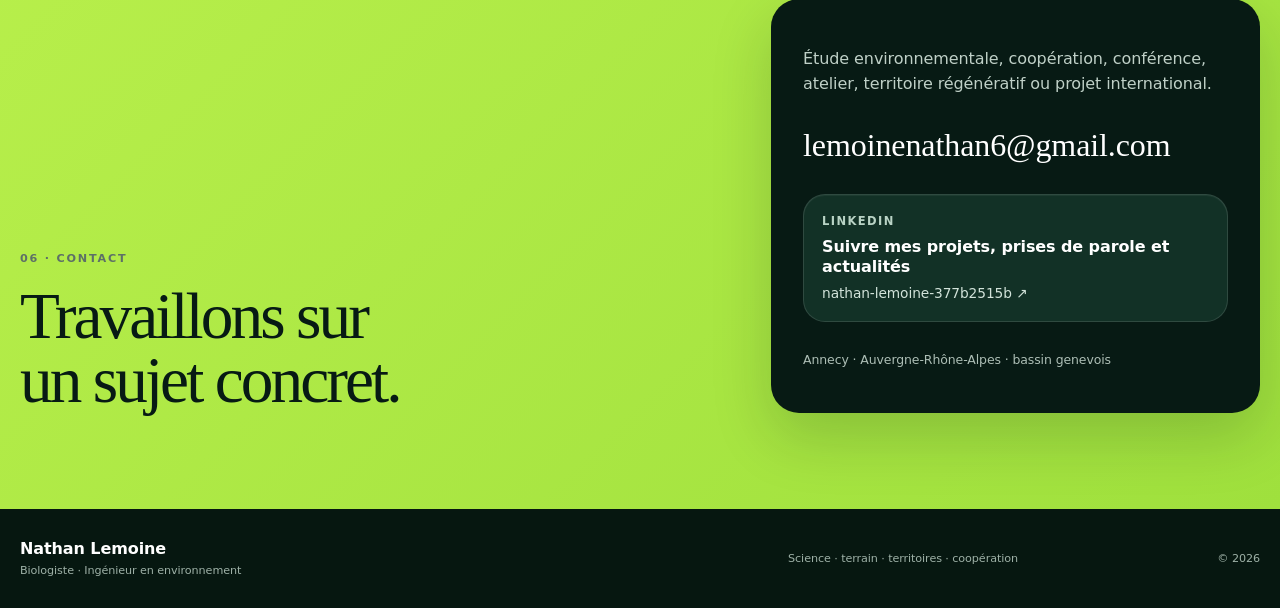
==== commit 6eb56ec6: "Add files via upload" ====
--- a/index.html
+++ b/index.html
@@ -13,7 +13,7 @@
 <meta content="https://nathan-lemoine.github.io/.com/nathan-onu.webp" property="og:image"/>
 <meta content="index,follow" name="robots"/>
 <meta content="Nathan Lemoine" name="author"/>
-<link href="styles-v2.css?v=20260913-2" rel="stylesheet"/>
+<link href="styles-v3.css?v=20260914-mobile1" rel="stylesheet"/>
 <link href="https://nathan-lemoine.github.io/.com/" rel="canonical"/><meta content="https://nathan-lemoine.github.io/.com/" property="og:url"/><meta content="Nathan Lemoine intervenant au Palais des Nations à Genève" property="og:image:alt"/><meta content="fr_FR" property="og:locale"/><meta content="summary_large_image" name="twitter:card"/><meta content="Nathan Lemoine · Ingénieur en environnement | Green Spheres &amp; ODD" name="twitter:title"/><meta content="Ingénierie environnementale, territoires, ODD et coopérations internationales — de Green Spheres au Palais des Nations à Genève." name="twitter:description"/><meta content="https://nathan-lemoine.github.io/.com/nathan-onu.webp" name="twitter:image"/><script type="application/ld+json">{
   "@context": "https://schema.org",
   "@type": "ProfilePage",
--- a/styles-v3.css
+++ b/styles-v3.css
@@ -0,0 +1,661 @@
+:root{
+  --ink:#071a14;
+  --ink-soft:#0e2a21;
+  --paper:#f3f0e8;
+  --paper-2:#e9e5da;
+  --white:#fffef9;
+  --lime:#b7ef4a;
+  --mint:#72d7a4;
+  --line:rgba(7,26,20,.16);
+  --dark-line:rgba(255,255,255,.16);
+  --muted:#5f6d67;
+  --max:1240px;
+  --radius:26px;
+}
+*{box-sizing:border-box}
+html{scroll-behavior:smooth}
+body{margin:0;background:var(--paper);color:var(--ink);font-family:Inter,ui-sans-serif,system-ui,-apple-system,"Segoe UI",Arial,sans-serif;line-height:1.55}
+img{max-width:100%;display:block}
+a{color:inherit;text-decoration:none}
+button{font:inherit}
+.skip{position:absolute;left:-9999px;top:auto}.skip:focus{left:1rem;top:1rem;z-index:999;background:#fff;padding:.7rem 1rem;border-radius:999px}
+.wrap{width:min(calc(100% - 40px),var(--max));margin-inline:auto}
+.site-header{position:fixed;inset:0 0 auto;z-index:50;background:linear-gradient(to bottom,rgba(243,240,232,.96),rgba(243,240,232,.82));backdrop-filter:blur(16px);border-bottom:1px solid transparent;transition:.25s}
+.site-header.scrolled{border-color:var(--line)}
+.nav-wrap{height:78px;display:flex;align-items:center;justify-content:space-between;gap:24px}
+.identity{display:grid;line-height:1.1}.identity-name{text-transform:uppercase;font-weight:850;letter-spacing:.08em;font-size:.87rem}.identity-role{margin-top:6px;font-size:.72rem;color:var(--muted)}
+.nav-links{display:flex;align-items:center;gap:26px;font-size:.84rem;font-weight:650}.nav-links a{position:relative}.nav-links a:not(.nav-contact)::after{content:"";position:absolute;left:0;right:100%;bottom:-5px;height:1px;background:currentColor;transition:.25s}.nav-links a:hover::after{right:0}.nav-contact{border:1px solid var(--ink);border-radius:999px;padding:10px 16px}
+.nav-toggle{display:none;background:none;border:0;width:44px;height:44px;padding:12px}.nav-toggle span{display:block;height:1.5px;background:var(--ink);margin:6px 0}
+.hero{min-height:100svh;padding:130px 0 64px;position:relative;overflow:hidden}.hero::before{content:"";position:absolute;width:520px;height:520px;border-radius:50%;background:radial-gradient(circle,var(--lime),transparent 68%);opacity:.18;right:-120px;top:40px;filter:blur(10px)}
+.hero-noise{position:absolute;inset:0;opacity:.28;pointer-events:none;background-image:linear-gradient(90deg,rgba(7,26,20,.05) 1px,transparent 1px),linear-gradient(rgba(7,26,20,.05) 1px,transparent 1px);background-size:42px 42px;mask-image:linear-gradient(to bottom,#000,transparent 88%)}
+.hero-grid{display:grid;grid-template-columns:minmax(0,1.1fr) minmax(360px,.72fr);gap:72px;align-items:center;position:relative}
+.eyebrow{display:flex;gap:14px;font-size:.72rem;text-transform:uppercase;letter-spacing:.14em;font-weight:800;color:var(--muted);margin:0 0 24px}.eyebrow span+span::before{content:"/";margin-right:14px;color:#98a69f}
+.hero h1,.section h2,.contact-section h2{font-family:Georgia,"Times New Roman",serif;font-weight:500;letter-spacing:-.045em;line-height:.96;margin:0}.hero h1{font-size:clamp(3.7rem,7vw,7.1rem);max-width:900px}.hero h1 em{font-weight:400;color:#3d5c50}.hero-lead{max-width:760px;font-size:clamp(1.06rem,1.6vw,1.28rem);color:#3f5049;margin:30px 0 0}.hero-actions{display:flex;flex-wrap:wrap;gap:12px;margin-top:32px}.button{display:inline-flex;align-items:center;justify-content:center;min-height:48px;border-radius:999px;padding:0 20px;font-weight:750;font-size:.84rem;transition:.2s}.button-solid{background:var(--ink);color:var(--white)}.button-solid:hover{transform:translateY(-2px);background:#163b2e}.button-line{border:1px solid var(--ink)}.button-line:hover{background:rgba(7,26,20,.05)}
+.hero-facts{margin-top:54px;padding-top:24px;border-top:1px solid var(--line);display:grid;grid-template-columns:repeat(3,1fr);gap:18px}.hero-facts div{display:grid;gap:5px}.hero-facts strong{font-size:.78rem}.hero-facts span{font-size:.72rem;color:var(--muted)}
+.hero-portrait{margin:0;position:relative}.portrait-frame{border-radius:36px 36px 120px 36px;overflow:hidden;background:var(--ink);position:relative;box-shadow:0 35px 80px rgba(7,26,20,.18)}.portrait-frame img{width:100%;aspect-ratio:4/5;object-fit:cover;object-position:50% 36%}.portrait-frame::after{content:"";position:absolute;inset:0;background:linear-gradient(to top,rgba(4,18,13,.5),transparent 34%)}.portrait-stamp{position:absolute;left:22px;bottom:22px;z-index:2;display:grid;color:#fff}.portrait-stamp span{font-size:.7rem;letter-spacing:.14em}.portrait-stamp strong{font-family:Georgia,serif;font-weight:500;font-size:1.45rem}.hero-portrait figcaption{text-align:right;font-size:.72rem;color:var(--muted);margin-top:12px}
+.intro-band{background:var(--ink);color:var(--paper);overflow:hidden}.intro-band-grid{height:78px;display:flex;align-items:center;justify-content:space-between;gap:16px;font-size:.78rem;font-weight:850;letter-spacing:.15em}.intro-band-grid span{color:var(--lime);font-size:1.2rem}
+.section{padding:118px 0}.section.light{background:var(--paper)}.section.dark{background:var(--ink);color:var(--paper)}.section-title-grid{display:grid;grid-template-columns:1.1fr .75fr;gap:70px;align-items:end;margin-bottom:54px}.section-kicker{margin:0 0 18px;font-size:.7rem;font-weight:850;letter-spacing:.16em;text-transform:uppercase;color:#5d7067}.dark .section-kicker{color:#a7b6ae}.section h2,.contact-section h2{font-size:clamp(2.7rem,5.1vw,5rem);max-width:850px}.section-intro{font-size:1.03rem;color:#53645c;margin:0}.dark .section-intro{color:#aab6b0}
+.system-grid{display:grid;grid-template-columns:repeat(4,1fr);gap:14px}.system-card{min-height:330px;border:1px solid var(--line);border-radius:var(--radius);padding:24px;display:flex;flex-direction:column;background:rgba(255,255,255,.22);transition:.25s}.system-card:hover{transform:translateY(-5px);box-shadow:0 22px 50px rgba(7,26,20,.08)}.system-index{width:38px;height:38px;border:1px solid var(--line);border-radius:50%;display:grid;place-items:center;font-size:.72rem;font-weight:850}.system-card h3{font-family:Georgia,serif;font-weight:500;font-size:1.7rem;margin:34px 0 12px;line-height:1.05}.system-card p{color:#56655f;margin:0}.system-card ul{display:flex;flex-wrap:wrap;list-style:none;padding:0;margin:auto 0 0;gap:6px}.system-card li{font-size:.68rem;text-transform:uppercase;letter-spacing:.06em;border:1px solid var(--line);border-radius:999px;padding:6px 8px}.accent-card{background:var(--lime);border-color:transparent}.accent-card p{color:#294035}.accent-card .system-index,.accent-card li{border-color:rgba(7,26,20,.24)}
+.projects-grid{display:grid;grid-template-columns:repeat(2,minmax(0,1fr));gap:18px}.project{border:1px solid var(--dark-line);border-radius:30px;overflow:hidden;background:#0b251c;min-height:540px;display:flex;flex-direction:column}.project-large{grid-column:span 2;display:grid;grid-template-columns:1.1fr .9fr;min-height:620px}.project-wide{grid-column:span 2;min-height:auto}.project-media{position:relative;overflow:hidden;min-height:300px;background:#102c22}.project-media>img:first-child{width:100%;height:100%;object-fit:cover}.project-media-gs>img:first-child{filter:saturate(.82) contrast(1.03)}.project-logo-source{position:absolute!important;right:22px!important;bottom:22px!important;width:210px!important;height:auto!important;border-radius:14px!important;box-shadow:0 14px 40px rgba(0,0,0,.25)!important}.project-media-archive{height:300px}.project-content{padding:30px;display:flex;flex-direction:column;justify-content:flex-end;flex:1}.project-meta{margin:0 0 13px;font-size:.68rem;font-weight:850;letter-spacing:.14em;color:#aabcb3}.project h3{font-family:Georgia,serif;font-weight:500;font-size:clamp(2rem,3vw,3.25rem);line-height:1.02;margin:0 0 16px}.project p{color:#b9c6c0;margin-bottom:0}.project-tags{display:flex;gap:7px;flex-wrap:wrap;margin-top:22px}.project-tags span{font-size:.67rem;border:1px solid var(--dark-line);border-radius:999px;padding:6px 9px;color:#dfe8e3}.project-graphic{height:300px;position:relative;overflow:hidden;background:#dfe8d9;color:var(--ink)}.grid-map{position:absolute;inset:0;background-image:linear-gradient(rgba(7,26,20,.08) 1px,transparent 1px),linear-gradient(90deg,rgba(7,26,20,.08) 1px,transparent 1px);background-size:34px 34px;transform:rotate(-9deg) scale(1.3)}.zap-graphic strong{position:absolute;left:24px;bottom:42px;font-size:2.3rem;letter-spacing:.06em}.zap-graphic small{position:absolute;left:26px;bottom:23px}.sample{position:absolute;width:42px;height:42px;border-radius:50%;display:grid;place-items:center;background:var(--ink);color:var(--lime);font-weight:850;font-size:.72rem;box-shadow:0 0 0 8px rgba(7,26,20,.09)}.s1{left:60%;top:20%}.s2{left:72%;top:38%}.s3{left:53%;top:52%}.s4{left:80%;top:68%}.s5{left:64%;top:73%}.project-content-wide{display:grid;grid-template-columns:1fr 1fr;gap:80px;align-items:end;padding:34px}.project-split-media{display:grid;grid-template-columns:1fr 1fr;height:280px}.project-split-media img{width:100%;height:100%;object-fit:cover}
+.un-section{background:#dfe8d9}.un-layout{display:grid;grid-template-columns:.82fr 1.18fr;gap:72px;align-items:center}.un-copy h2{font-size:clamp(3rem,5vw,5rem)}.un-copy>p:not(.section-kicker){font-size:1.08rem;color:#455b50;max-width:620px}.un-copy blockquote{font-family:Georgia,serif;font-size:clamp(1.5rem,2.3vw,2.2rem);line-height:1.25;margin:34px 0;border-left:3px solid var(--ink);padding-left:22px}.un-actions{display:flex;align-items:center;gap:18px;flex-wrap:wrap}.text-link{font-weight:800;font-size:.82rem;text-decoration:underline;text-underline-offset:4px}.video-shell{border-radius:30px;overflow:hidden;background:#000;box-shadow:0 35px 80px rgba(7,26,20,.16);aspect-ratio:16/9}.video-shell iframe{width:100%;height:100%;border:0}.video-caption{display:flex;justify-content:space-between;gap:16px;margin-top:12px;font-size:.72rem;color:#597064}.video-caption strong{color:var(--ink)}
+.timeline{border-top:1px solid var(--line)}.timeline-item{display:grid;grid-template-columns:140px 1fr 250px;gap:32px;padding:34px 0;border-bottom:1px solid var(--line);align-items:center}.timeline-year{font-family:Georgia,serif;font-size:1.2rem}.timeline-content small{font-weight:850;font-size:.65rem;letter-spacing:.13em;color:#607269}.timeline-content h3{margin:5px 0 8px;font-size:1.35rem}.timeline-content p{margin:0;color:#56665f;max-width:650px}.timeline-item img{width:250px;height:120px;object-fit:cover;border-radius:16px;filter:saturate(.78)}
+.logos-section{background:#fffef9}.logo-wall{display:grid;grid-template-columns:repeat(5,1fr);border:1px solid var(--line);border-radius:26px;overflow:hidden}.logo-tile{min-height:210px;padding:24px;display:flex;flex-direction:column;align-items:center;justify-content:center;gap:22px;border-right:1px solid var(--line);background:#fffef9}.logo-tile:last-child{border-right:0}.logo-tile img{max-width:170px;max-height:74px;object-fit:contain}.logo-tile span{font-size:.68rem;text-align:center;color:#596a62}.logo-dark{background:#071a14}.logo-dark span{color:#d2dcd7}.logo-dark img{max-width:180px}.logo-aiodd img{max-height:90px}.logo-gs img{max-height:110px;border-radius:8px}
+.archives{background:var(--paper-2)}.archive-grid{display:grid;grid-template-columns:repeat(4,1fr);gap:12px}.archive-card{margin:0;border-radius:18px;overflow:hidden;background:#fff}.archive-card img{width:100%;height:220px;object-fit:cover;filter:saturate(.8);transition:.3s}.archive-card:hover img{transform:scale(1.02);filter:saturate(1)}.archive-card figcaption{padding:14px 16px;font-size:.75rem;font-weight:800}.video-archives{margin-top:18px;border:1px solid var(--line);border-radius:22px;background:#fff}.video-archives summary{list-style:none;cursor:pointer;padding:22px 24px;display:flex;justify-content:space-between;font-weight:800}.video-archives summary::-webkit-details-marker{display:none}.video-archive-grid{display:grid;grid-template-columns:1fr 1fr;gap:18px;padding:0 18px 18px}.video-archive-grid article{border-radius:16px;background:#f2f0e9;overflow:hidden}.video-archive-grid video{width:100%;display:block;background:#000;max-height:350px}.video-archive-grid h3,.video-archive-grid p{margin-left:18px;margin-right:18px}.video-archive-grid h3{margin-bottom:0}.video-archive-grid p{font-size:.85rem;color:#596a62;margin-bottom:18px}
+.contact-section{background:var(--lime);padding:110px 0}.contact-grid{display:grid;grid-template-columns:1fr .72fr;gap:72px;align-items:end}.contact-panel{background:var(--ink);color:#fff;border-radius:28px;padding:32px}.contact-panel p{color:#bfd0c7}.contact-mail{display:block;font-family:Georgia,serif;font-size:clamp(1.4rem,2.5vw,2.4rem);margin:24px 0;word-break:break-word}.contact-panel .text-link{color:#fff}.contact-place{margin-top:28px!important;font-size:.78rem}
+.site-footer{background:var(--ink);color:#fff;padding:28px 0}.footer-grid{display:grid;grid-template-columns:1fr 1fr auto;gap:30px;align-items:center}.footer-grid div{display:grid}.footer-grid span,.footer-grid p,.footer-grid small{font-size:.7rem;color:#9eb1a7}.footer-grid p{text-align:center;margin:0}.footer-grid small{text-align:right}
+.reveal{opacity:0;transform:translateY(18px);transition:opacity .7s ease,transform .7s ease}.reveal.in{opacity:1;transform:none}.reveal-delay{transition-delay:.1s}
+@media (prefers-reduced-motion:reduce){html{scroll-behavior:auto}.reveal{opacity:1;transform:none;transition:none}.system-card,.button{transition:none}}
+@media (max-width:1050px){.hero-grid{grid-template-columns:1fr .72fr;gap:40px}.hero h1{font-size:clamp(3.4rem,7vw,5.5rem)}.system-grid{grid-template-columns:repeat(2,1fr)}.logo-wall{grid-template-columns:repeat(3,1fr)}.logo-tile{border-bottom:1px solid var(--line)}.timeline-item{grid-template-columns:110px 1fr 180px}.timeline-item img{width:180px}.project-large{grid-template-columns:1fr}.project-media-gs{height:440px}.un-layout{grid-template-columns:1fr}.un-copy{max-width:840px}}
+@media (max-width:760px){.wrap{width:min(calc(100% - 28px),var(--max))}.site-header{background:rgba(243,240,232,.96)}.nav-toggle{display:block}.nav-links{position:fixed;left:14px;right:14px;top:88px;background:var(--paper);border:1px solid var(--line);border-radius:22px;padding:18px;display:grid;gap:0;box-shadow:0 30px 60px rgba(7,26,20,.18);opacity:0;visibility:hidden;transform:translateY(-8px);transition:.2s}.nav-links.open{opacity:1;visibility:visible;transform:none}.nav-links a{padding:13px 6px}.nav-contact{border:0;border-radius:0}.hero{padding-top:112px}.hero-grid,.section-title-grid,.contact-grid{grid-template-columns:1fr}.hero-grid{gap:46px}.hero h1{font-size:clamp(3.25rem,15vw,5rem)}.hero-facts{grid-template-columns:1fr;gap:14px}.hero-portrait{max-width:520px}.intro-band-grid{justify-content:flex-start;overflow:hidden;white-space:nowrap}.section{padding:86px 0}.section-title-grid{gap:24px;margin-bottom:36px}.system-grid{grid-template-columns:1fr}.system-card{min-height:280px}.projects-grid{grid-template-columns:1fr}.project,.project-large,.project-wide{grid-column:auto}.project-large{display:flex}.project-media-gs{height:330px}.project-content-wide{grid-template-columns:1fr;gap:20px}.project-split-media{grid-template-columns:1fr;height:auto}.project-split-media img{height:260px}.un-layout{gap:38px}.timeline-item{grid-template-columns:1fr;gap:12px}.timeline-item img{width:100%;height:190px}.logo-wall{grid-template-columns:1fr 1fr}.logo-tile{border-right:1px solid var(--line);min-height:170px}.archive-grid{grid-template-columns:1fr 1fr}.archive-card img{height:170px}.video-archive-grid{grid-template-columns:1fr}.footer-grid{grid-template-columns:1fr;gap:10px}.footer-grid p,.footer-grid small{text-align:left}}
+@media (max-width:480px){.hero-actions{display:grid}.button{width:100%}.logo-wall{grid-template-columns:1fr}.archive-grid{grid-template-columns:1fr}.archive-card img{height:220px}.video-caption{display:grid}}
+
+/* ---- Curated 2026 refinement ---- */
+.projects-grid-curated{align-items:stretch}
+.project{position:relative}
+.project-link-cover{position:absolute;inset:0;z-index:5}
+.project-link-cover:focus-visible{outline:3px solid var(--lime);outline-offset:-6px}
+.project-brand-stage{min-height:100%;display:flex;flex-direction:column;align-items:center;justify-content:center;padding:48px;position:relative;overflow:hidden}
+.gs-stage{background:radial-gradient(circle at 15% 15%,rgba(171,211,183,.35),transparent 32%),linear-gradient(135deg,#f7f6ef,#dfe8d9)}
+.gs-stage:before,.gs-stage:after{content:"";position:absolute;border:1px solid rgba(7,26,20,.12);border-radius:46% 54% 62% 38%/55% 37% 63% 45%;width:72%;aspect-ratio:1;transform:rotate(18deg)}
+.gs-stage:after{width:48%;transform:rotate(-14deg);opacity:.55}
+.gs-real-logo{position:relative;z-index:1;width:min(72%,520px);height:auto;object-fit:contain;filter:none!important;border-radius:0!important;box-shadow:none!important}
+.gs-stage p{position:relative;z-index:1;color:#455b50;font-size:.72rem;letter-spacing:.14em;text-transform:uppercase;margin-top:16px}
+.project-gs .project-content{background:#0b251c}
+
+.peace-visual{height:300px;padding:28px;background:linear-gradient(145deg,#171412,#080807);display:flex;flex-direction:column;justify-content:flex-end;position:relative;overflow:hidden}
+.peace-visual:before{content:"";position:absolute;inset:-20% 40% 10% -10%;background:radial-gradient(circle,rgba(228,215,170,.18),transparent 65%);transform:rotate(-18deg)}
+.peace-film{position:absolute;top:24px;left:28px;font-size:.62rem;letter-spacing:.16em;color:#d8cba7;font-weight:800}
+.peace-visual strong{position:relative;font-family:Georgia,serif;font-size:clamp(3rem,5vw,5.2rem);line-height:.78;font-weight:500;color:#f4efe4;letter-spacing:-.05em}
+.peace-visual em{position:relative;color:#d8cba7;font-family:Georgia,serif;font-size:1.15rem;margin-top:12px}
+.peace-rule{position:relative;width:72px;height:1px;background:#d8cba7;margin:18px 0 11px}.peace-visual small{position:relative;color:#aaa08b;font-size:.65rem;letter-spacing:.1em}
+.project-peace{background:#151411}.project-peace .project-content{background:#151411}.project-peace:hover .peace-visual strong{transform:translateX(4px)}.peace-visual strong{transition:.25s}
+
+.veolia-stage{height:300px;background:linear-gradient(180deg,#f9fcfd,#e3f0f4);position:relative;overflow:hidden;display:flex;align-items:flex-start;justify-content:flex-start;padding:34px}
+.veolia-stage>img{width:min(260px,58%);height:auto;position:relative;z-index:2}
+.water-cycle{position:absolute;left:-8%;right:-8%;bottom:-34px;height:190px;transform:rotate(-4deg)}
+.water-cycle span{position:absolute;left:0;width:115%;height:110px;border:2px solid rgba(0,83,112,.18);border-radius:50%}
+.water-cycle span:nth-child(1){bottom:0}.water-cycle span:nth-child(2){bottom:28px}.water-cycle span:nth-child(3){bottom:56px}
+.water-labels{position:absolute;right:24px;bottom:20px;display:grid;gap:6px;text-align:right}.water-labels span{font-size:.62rem;letter-spacing:.1em;text-transform:uppercase;color:#365a68;font-weight:800}
+.project-veolia{background:#0b251c}
+
+.immersive-bottom{display:grid;grid-template-columns:minmax(220px,.7fr) 1.3fr;min-height:270px;background:#dfe8d9}.immersive-bottom img{width:100%;height:100%;object-fit:cover;filter:saturate(.8)}
+.immersive-diagram{display:flex;align-items:center;justify-content:center;gap:18px;flex-wrap:wrap;color:var(--ink);font-weight:800;padding:32px;text-transform:uppercase;letter-spacing:.08em;font-size:.72rem}.immersive-diagram span{border:1px solid rgba(7,26,20,.18);padding:11px 15px;border-radius:999px;background:rgba(255,255,255,.45)}.immersive-diagram b{font-size:1.2rem;font-weight:400}
+
+.aiodd-inline{margin:26px 0 8px;display:inline-flex;align-items:center;gap:18px;padding:14px 18px;background:rgba(255,255,255,.52);border:1px solid rgba(7,26,20,.12);border-radius:16px}.aiodd-inline img{width:150px;max-height:60px;object-fit:contain}.aiodd-inline span{font-size:.7rem;font-weight:800;color:#476157;max-width:180px}
+
+.timeline-logo-box{width:250px;height:120px;border-radius:16px;background:#fff;display:grid;place-items:center;padding:22px;border:1px solid var(--line)}.timeline-logo-box img{width:100%;height:100%;object-fit:contain!important;filter:none!important;border-radius:0!important}.timeline-gs{background:#f4f7ef}.timeline-gs img{max-height:100px}
+
+.cooperation-section{background:#fffef9}
+.cooperation-feature-grid{display:grid;grid-template-columns:1fr 1fr;gap:18px;margin-bottom:18px}.cooperation-feature{border:1px solid var(--line);border-radius:28px;padding:30px;display:grid;grid-template-columns:210px 1fr;gap:30px;align-items:center;min-height:300px;background:#fff;transition:.2s}.cooperation-feature:hover{transform:translateY(-2px);box-shadow:0 18px 45px rgba(7,26,20,.08)}.cooperation-feature h3{font-family:Georgia,serif;font-size:2.4rem;margin:.25rem 0 .65rem}.cooperation-feature p:last-child{color:#56665f;margin-bottom:0}
+.cooperation-logo{height:170px;display:grid;place-items:center;border-radius:20px;background:#f3f5ee;padding:24px}.cooperation-logo img{max-width:100%;max-height:110px;object-fit:contain}
+.peace-feature{background:#10100f;color:#f4efe4;border-color:#10100f}.peace-feature p:last-child{color:#beb6a4}.peace-feature .project-meta{color:#c9bc98}.peace-lockup{min-height:170px;border:1px solid rgba(255,255,255,.12);border-radius:20px;display:flex;flex-direction:column;justify-content:center;padding:24px}.peace-lockup strong{font-family:Georgia,serif;font-size:2.4rem;line-height:.88}.peace-lockup span{color:#d8cba7;margin-top:10px;font-family:Georgia,serif}
+.network-row{display:grid;grid-template-columns:repeat(4,1fr);border:1px solid var(--line);border-radius:24px;overflow:hidden}.network-logo{min-height:170px;padding:24px;display:flex;flex-direction:column;align-items:center;justify-content:center;gap:18px;background:#fff;border-right:1px solid var(--line)}.network-logo:last-child{border-right:0}.network-logo img{max-width:170px;max-height:72px;object-fit:contain}.network-logo span{font-size:.66rem;color:#596a62;text-align:center}.network-dark{background:#071a14}.network-dark span{color:#cdd8d2}.network-gs{background:#eef3e9}.network-gs img{max-height:92px}
+
+.archive-lite{background:var(--paper-2);padding-top:70px;padding-bottom:70px}.archive-lite-grid{display:grid;grid-template-columns:.8fr 1.2fr;gap:44px;align-items:start}.archive-lite-copy h2{font-size:clamp(2.3rem,4vw,3.8rem)}.archive-lite-copy p:last-child{color:#596a62}.archive-lite .video-archives{margin-top:0}
+
+@media (max-width:1050px){.cooperation-feature{grid-template-columns:160px 1fr}.network-row{grid-template-columns:repeat(2,1fr)}.network-logo{border-bottom:1px solid var(--line)}.timeline-logo-box{width:180px}}
+@media (max-width:760px){.gs-real-logo{width:min(84%,420px)}.immersive-bottom{grid-template-columns:1fr}.immersive-bottom img{height:250px}.cooperation-feature-grid{grid-template-columns:1fr}.cooperation-feature{grid-template-columns:1fr;min-height:auto}.cooperation-logo,.peace-lockup{min-height:140px}.network-row{grid-template-columns:1fr 1fr}.timeline-logo-box{width:100%;height:180px}.archive-lite-grid{grid-template-columns:1fr}.aiodd-inline{display:flex;width:100%;justify-content:space-between}.aiodd-inline img{width:120px}}
+@media (max-width:480px){.network-row{grid-template-columns:1fr}.immersive-diagram{gap:10px}.peace-visual strong{font-size:3.5rem}}
+
+/* ---- V6 · partnerships, Peace Stories & open SDG tools ---- */
+.project-actions{display:flex;flex-wrap:wrap;gap:18px;margin-top:22px;position:relative;z-index:6}.light-link{color:#f4efe4}.project-actions a{position:relative;z-index:7}
+.peace-brand{position:relative;display:flex;align-items:center;gap:20px;z-index:1}.peace-site-mark{width:76px;height:76px;object-fit:contain;border-radius:18px;background:#fff;padding:8px;box-shadow:0 12px 28px rgba(0,0,0,.18)}.peace-wordmark{display:flex;flex-direction:column}.peace-wordmark strong{font-size:clamp(2.5rem,4.3vw,4.7rem);line-height:.84}.peace-wordmark em{margin-top:10px}.peace-site-mark-small{width:56px;height:56px;border-radius:14px;margin-bottom:18px;box-shadow:none}
+.cooperation-feature-grid{grid-template-columns:repeat(2,minmax(0,1fr))}.cooperation-feature{position:relative}.cooperation-logo-white{background:#fff}.icc-feature{background:#fffaf4}.sdg-feature{background:#f6f8fb}.cooperation-actions{display:flex;gap:16px;flex-wrap:wrap;margin-top:18px}.cooperation-actions a{font-size:.76rem;font-weight:800;text-decoration:underline;text-underline-offset:4px}.peace-feature .cooperation-actions a{color:#f4efe4}
+.tools-panel{margin:28px 0 20px;border:1px solid var(--line);border-radius:30px;background:linear-gradient(135deg,#eef4e9,#fffef9);padding:34px;display:grid;grid-template-columns:.75fr 1.25fr;gap:34px;align-items:stretch;scroll-margin-top:100px}.tools-intro{display:flex;flex-direction:column;justify-content:center;padding:4px 4px 4px 0}.tools-intro h3{font-family:Georgia,serif;font-weight:500;font-size:clamp(2rem,3.2vw,3.2rem);line-height:1.03;margin:0 0 16px}.tools-intro>p:not(.project-meta){color:#52655b;margin:0 0 20px}.tools-grid{display:grid;grid-template-columns:repeat(3,minmax(0,1fr));gap:12px}.tool-card{min-height:245px;padding:22px;border-radius:22px;border:1px solid rgba(7,26,20,.13);background:rgba(255,255,255,.74);display:flex;flex-direction:column;transition:.2s}.tool-card:hover{transform:translateY(-3px);box-shadow:0 16px 34px rgba(7,26,20,.08)}.tool-card span{font-size:.64rem;letter-spacing:.12em;text-transform:uppercase;font-weight:850;color:#587067}.tool-card strong{font-family:Georgia,serif;font-weight:500;font-size:1.5rem;line-height:1.05;margin:16px 0 10px}.tool-card p{font-size:.82rem;color:#586a61;margin:0}.tool-card b{font-size:.75rem;margin-top:auto;padding-top:20px}
+@media (max-width:1050px){.tools-panel{grid-template-columns:1fr}.tools-grid{grid-template-columns:repeat(3,1fr)}}
+@media (max-width:760px){.peace-brand{align-items:flex-start}.peace-site-mark{width:60px;height:60px}.peace-wordmark strong{font-size:2.8rem}.tools-panel{padding:24px}.tools-grid{grid-template-columns:1fr}.tool-card{min-height:190px}.nav-links a{font-size:.9rem}}
+@media (max-width:480px){.peace-brand{gap:12px}.peace-site-mark{width:48px;height:48px;border-radius:12px}.peace-wordmark strong{font-size:2.15rem}.peace-wordmark em{font-size:1rem}.project-actions,.cooperation-actions{display:grid;gap:10px}}
+
+section[id],#outils-odd{scroll-margin-top:100px}
+
+/* ---- V7 · Ukraine project & editorial image treatment ---- */
+.project-ukraine{background:#12241e}
+.project-media-ukraine{min-height:620px;margin:0;position:relative;background:#151b18}
+.project-media-ukraine img{width:100%;height:100%;object-fit:cover;object-position:50% 50%;filter:saturate(.88) contrast(1.02)}
+.project-media-ukraine:after{content:"";position:absolute;inset:0;background:linear-gradient(to top,rgba(5,20,15,.66),transparent 42%);pointer-events:none}
+.project-media-ukraine figcaption{position:absolute;left:26px;right:26px;bottom:24px;z-index:2;color:#f4f0e7;font-size:.68rem;font-weight:750;letter-spacing:.09em;text-transform:uppercase}
+.project-ukraine .project-content{background:linear-gradient(145deg,#102c22,#0a2119)}
+.project-note{font-size:.86rem;color:#93a79d!important;border-left:1px solid rgba(183,239,74,.6);padding-left:15px;margin-top:16px!important}
+@media (max-width:1050px){.project-media-ukraine{min-height:460px}}
+@media (max-width:760px){.project-media-ukraine{min-height:340px}.project-media-ukraine figcaption{left:18px;right:18px;bottom:16px;font-size:.6rem}}
+
+/* --- refinements requested on 2026-09-12 --- */
+.nav-linkedin{border:1px solid rgba(7,26,20,.14);background:#eef3e9;border-radius:999px;padding:10px 16px;font-weight:800}
+.nav-linkedin::after{display:none}
+.nav-linkedin:hover{transform:translateY(-1px);background:#e4ecde}
+
+.button-linkedin{background:#dfe8d9;color:var(--ink);border:1px solid rgba(7,26,20,.08)}
+.button-linkedin:hover{transform:translateY(-2px);background:#d3e1cb}
+
+.hero-linkedin{display:grid;gap:6px;max-width:620px;margin-top:22px;padding:18px 20px;border-radius:24px;background:#eef3e9;border:1px solid var(--line);box-shadow:0 16px 40px rgba(7,26,20,.05)}
+.hero-linkedin-label{font-size:.68rem;font-weight:850;letter-spacing:.14em;text-transform:uppercase;color:#53685d}
+.hero-linkedin strong{font-size:1.1rem}
+.hero-linkedin small{font-size:.9rem;color:#556760}
+
+.project-peace{display:grid;grid-template-columns:minmax(280px,.95fr) 1.05fr;background:#151411;min-height:560px}
+.project-peace .project-content{justify-content:center}
+.project-media-peace{min-height:560px;margin:0;background:#151411}
+.project-media-peace img{width:100%;height:100%;object-fit:cover;object-position:28% center;filter:saturate(.92) contrast(1.04)}
+.media-chip{position:absolute;left:22px;top:22px;z-index:2;padding:9px 12px;border-radius:999px;background:rgba(244,240,231,.9);color:#18211d;font-size:.68rem;font-weight:850;letter-spacing:.08em;text-transform:uppercase;backdrop-filter:blur(6px)}
+.project-media-peace figcaption{position:absolute;left:22px;right:22px;bottom:20px;z-index:2;font-size:.72rem;font-weight:720;color:#f6f1e7;letter-spacing:.05em;text-transform:uppercase}
+.project-media-peace::after{content:"";position:absolute;inset:0;background:linear-gradient(to top,rgba(6,14,11,.72),rgba(6,14,11,.08) 42%,transparent 72%)}
+.project-media-peace > *{position:relative}
+
+.project-content-wide{gap:clamp(28px,6vw,72px);align-items:center}
+.project-content-wide > p{max-width:58ch;justify-self:end}
+.project-immersive .project-content{padding:34px}
+.project-immersive .project-content h3{max-width:14ch}
+.immersive-bottom{grid-template-columns:1.15fr .85fr;align-items:stretch}
+.immersive-bottom img{width:100%;height:100%;object-fit:cover;object-position:center 15%;filter:saturate(.92) contrast(1.02)}
+.immersive-diagram{display:flex;align-items:center;justify-content:center;gap:16px;padding:28px;flex-wrap:wrap;text-align:center}
+.immersive-diagram span{font-size:.8rem;font-weight:850;letter-spacing:.08em;text-transform:uppercase;color:#30463c}
+.immersive-diagram b{font-size:1.2rem;color:#5c7367}
+
+.timeline-gs{padding:16px}
+.gs-timeline-logo{transform:scale(1.22);transform-origin:center}
+.network-gs{padding:18px}
+.gs-network-logo{max-height:98px;transform:scale(1.12)}
+
+.un-visual-stack{display:grid;gap:18px}
+.un-photo-card{margin:0;border:1px solid var(--line);border-radius:28px;overflow:hidden;background:#fff;box-shadow:0 14px 34px rgba(7,26,20,.06)}
+.un-photo-card img{display:block;width:100%;height:auto;max-height:420px;object-fit:cover;object-position:center top}
+.un-photo-card figcaption{display:flex;justify-content:space-between;gap:14px;align-items:center;padding:16px 20px;font-size:.78rem;color:#4f6158;background:#fbfaf6}
+.un-photo-card figcaption strong{font-size:.88rem;color:var(--ink)}
+.un-visual-stack .un-video{display:grid;gap:0}
+
+.cooperation-visual-photo{position:relative;border-radius:22px;overflow:hidden;padding:0;min-height:240px;background:#eef3e9;align-self:stretch}
+.cooperation-visual-photo img{width:100%;height:100%;object-fit:cover;object-position:center top}
+.visual-chip{position:absolute;left:18px;bottom:18px;padding:9px 13px;border-radius:999px;background:rgba(244,240,231,.92);font-size:.68rem;font-weight:850;letter-spacing:.08em;text-transform:uppercase;color:#15231c}
+.text-badge{display:inline-flex;align-items:center;border:1px solid var(--line);border-radius:999px;padding:7px 10px;font-size:.68rem;font-weight:800;color:#4e6258;background:#fbfaf6}
+
+.linkedin-card{display:grid;gap:6px;padding:18px 18px 16px;margin-top:10px;border-radius:22px;background:#133428;color:#fff;border:1px solid rgba(255,255,255,.12);box-shadow:inset 0 1px 0 rgba(255,255,255,.05)}
+.linkedin-card span{font-size:.72rem;font-weight:850;letter-spacing:.12em;text-transform:uppercase;color:#b9d3c5}
+.linkedin-card strong{font-size:1rem;line-height:1.25}
+.linkedin-card small{font-size:.86rem;color:#d2e3da}
+.linkedin-card:hover{transform:translateY(-1px)}
+
+@media (max-width:1050px){
+  .project-peace{grid-template-columns:1fr}
+  .project-media-peace{min-height:380px}
+  .project-content-wide > p{justify-self:start}
+  .un-photo-card img{max-height:360px}
+}
+
+@media (max-width:760px){
+  .nav-linkedin{border:0;border-radius:0;background:transparent;padding:13px 6px}
+  .hero-linkedin{max-width:none}
+  .project-peace{display:flex}
+  .project-media-peace{min-height:320px}
+  .project-content-wide > p{max-width:none}
+  .immersive-bottom{grid-template-columns:1fr}
+  .immersive-diagram{padding:24px}
+  .un-photo-card figcaption{display:grid}
+}
+
+/* --- V10 · cadrage, identités Peace Stories / SDG, hiérarchie LinkedIn --- */
+:root{
+  --peace-blue:#5776c5;
+  --peace-green:#69b96b;
+  --peace-navy:#18344d;
+  --peace-mist:#edf7f2;
+  --sdg-blue:#26bde2;
+  --sdg-red:#c5192d;
+  --sdg-yellow:#fbc412;
+  --sdg-green:#4c9f38;
+}
+
+/* LinkedIn: un seul accès discret en haut, mise en avant conservée en contact */
+.nav-linkedin{border:0;background:transparent;border-radius:0;padding:0;color:#0a66c2;font-weight:800}
+.nav-linkedin::after{background:#0a66c2!important}
+.button-linkedin,.hero-linkedin{display:none!important}
+
+/* ONU: montrer le panel plutôt que le plafond */
+.un-photo-card img{width:100%;height:auto;max-height:none;object-fit:contain;object-position:center;background:#dfe8d9}
+.un-photo-card{background:#eef3ea}
+
+/* Green Spheres: aucun zoom, aucun débordement */
+.timeline-gs,.network-gs{overflow:hidden}
+.gs-timeline-logo,.gs-network-logo{transform:none!important;object-fit:contain!important;width:100%!important;height:100%!important;max-width:100%!important;max-height:100%!important}
+.timeline-gs{padding:12px 18px!important}
+.network-gs{padding:20px 28px!important}
+.network-gs .gs-network-logo{height:82px!important;width:auto!important}
+
+/* Peace Stories: palette issue du symbole feuille bleu / vert */
+.project-peace{background:linear-gradient(135deg,#eef7f2 0%,#edf3fb 100%)!important;color:var(--peace-navy);border-color:rgba(87,118,197,.3)}
+.project-peace .project-content{background:transparent!important;color:var(--peace-navy)}
+.project-peace .project-meta{color:#3e8461}
+.project-peace h3,.project-peace p{color:var(--peace-navy)!important}
+.project-peace .light-link{color:#315e9b!important}
+.project-media-peace::after{background:linear-gradient(to top,rgba(24,52,77,.72),rgba(87,118,197,.08) 50%,transparent 78%)}
+.project-media-peace figcaption{color:#fff}
+.project-media-peace .media-chip{background:linear-gradient(90deg,rgba(105,185,107,.95),rgba(87,118,197,.95));color:#fff}
+
+.peace-feature{background:linear-gradient(135deg,#eef7f2 0%,#eef3fb 100%)!important;color:var(--peace-navy)!important;border-color:rgba(87,118,197,.24)!important}
+.peace-feature .project-meta{color:#4f7d66!important}
+.peace-feature p,.peace-feature p:last-child{color:#385366!important}
+.peace-feature .cooperation-actions a{color:#315e9b!important}
+.peace-lockup{background:linear-gradient(145deg,var(--peace-green),var(--peace-blue));border:0!important;color:#fff;box-shadow:0 18px 36px rgba(87,118,197,.18)}
+.peace-lockup strong,.peace-lockup span{color:#fff!important}
+.peace-site-mark-small{background:#fff;padding:6px}
+
+/* 3D / régénératif: rendu + photo de présentation, texte séparé des visuels */
+.immersive-media-grid{display:grid;grid-template-columns:1.55fr .65fr;gap:0;background:#dfe8d9;min-height:360px}
+.immersive-media-grid figure{margin:0;position:relative;overflow:hidden;min-height:360px}
+.immersive-media-grid img{width:100%;height:100%;object-fit:cover;display:block}
+.immersive-render img{object-position:center center}
+.immersive-talk img{object-position:center 18%}
+.immersive-media-grid figcaption{position:absolute;left:18px;right:18px;bottom:16px;padding:9px 12px;border-radius:999px;background:rgba(243,240,232,.92);color:#173027;font-size:.66rem;font-weight:850;letter-spacing:.07em;text-transform:uppercase;width:max-content;max-width:calc(100% - 36px)}
+.project-immersive>.immersive-diagram{min-height:94px;background:#dfe8d9;border-top:1px solid rgba(7,26,20,.12);padding:20px 28px}
+.project-immersive .project-content-wide>p{align-self:center;max-width:58ch;margin:0}
+
+/* Inspired Change: image du programme New York, pas la photo de présentation régénérative */
+.icc-feature{grid-column:span 2;grid-template-columns:minmax(360px,.95fr) 1.05fr;min-height:420px;background:#f8fbfd}
+.icc-feature .cooperation-visual-photo{min-height:360px;background:#d9eef8}
+.icc-feature .cooperation-visual-photo img{object-fit:contain;object-position:center;background:#cfeaf6}
+.icc-feature .visual-chip{background:#0c5d8d;color:#fff}
+.icc-feature .project-meta{color:#3e6c86}
+
+/* SDG Champions: faire réellement apparaître l'identité colorée des ODD */
+.sdg-feature{overflow:hidden;background:#fff!important;border-color:rgba(12,62,92,.15)!important;padding-top:40px}
+.sdg-feature::before{content:"";position:absolute;left:0;right:0;top:0;height:12px;background:linear-gradient(90deg,#e5243b 0 10%,#dda63a 10% 20%,#4c9f38 20% 30%,#c5192d 30% 40%,#ff3a21 40% 50%,#26bde2 50% 60%,#fcc30b 60% 70%,#a21942 70% 80%,#fd6925 80% 90%,#19486a 90% 100%)}
+.sdg-palette{display:none}
+.sdg-feature .cooperation-logo{background:linear-gradient(135deg,#f7fbfd,#fff);border:1px solid rgba(38,189,226,.22)}
+.sdg-feature h3{color:#153f60}
+.sdg-feature .project-meta{color:#287c9a}
+
+.tools-panel{background:linear-gradient(135deg,#f5fafc 0%,#fff 48%,#f8fbf5 100%)}
+.tool-card{position:relative;overflow:hidden;background:#fff}
+.tool-card::before{content:"";position:absolute;left:0;right:0;top:0;height:10px}
+.tool-portal::before{background:linear-gradient(90deg,#e5243b,#dda63a,#4c9f38,#26bde2,#19486a)}
+.tool-water::before{background:var(--sdg-blue)}
+.tool-education::before{background:var(--sdg-red)}
+.tool-water{background:linear-gradient(180deg,rgba(38,189,226,.10),#fff 34%)}
+.tool-education{background:linear-gradient(180deg,rgba(197,25,45,.09),#fff 34%)}
+.tool-portal{background:linear-gradient(180deg,rgba(251,196,18,.08),#fff 34%)}
+.tool-water span{color:#178eae}.tool-education span{color:#a61627}.tool-portal span{color:#536a31}
+.tool-water b{color:#168ba9}.tool-education b{color:#a61627}.tool-portal b{color:#335f74}
+
+@media (max-width:1050px){
+  .icc-feature{grid-column:auto;grid-template-columns:1fr;min-height:auto}
+  .icc-feature .cooperation-visual-photo{min-height:280px}
+  .immersive-media-grid{grid-template-columns:1fr .75fr}
+}
+@media (max-width:760px){
+  .nav-linkedin{padding:13px 6px;color:#0a66c2}
+  .project-peace{display:flex!important}
+  .immersive-media-grid{grid-template-columns:1fr}
+  .immersive-media-grid figure{min-height:280px}
+  .immersive-talk{min-height:360px!important}
+  .icc-feature{grid-template-columns:1fr}
+}
+
+
+/* ---- V11 · Green Spheres logo correction ---- */
+.timeline-logo-box.timeline-gs{height:156px!important;padding:14px!important;background:#eef4e7!important}
+.timeline-logo-box.timeline-gs .gs-timeline-logo{width:126px!important;height:126px!important;max-width:126px!important;max-height:126px!important;object-fit:contain!important}
+.network-logo.network-gs{padding:18px 12px!important;background:#eef4e7!important}
+.network-logo.network-gs .gs-network-logo{width:118px!important;height:118px!important;max-width:118px!important;max-height:118px!important;object-fit:contain!important}
+.network-logo.network-gs span{margin-top:2px}
+@media (max-width:760px){.timeline-logo-box.timeline-gs{height:190px!important}.timeline-logo-box.timeline-gs .gs-timeline-logo{width:140px!important;height:140px!important}.network-logo.network-gs .gs-network-logo{width:104px!important;height:104px!important}}
+
+/* ---- V12 · direction artistique / maturité professionnelle ---- */
+:root{
+  --paper:#f4f1e9;
+  --paper-2:#ebe7dd;
+  --ink:#071a14;
+  --ink-soft:#102c22;
+  --muted:#586a61;
+  --lime:#b7ef4a;
+  --mint:#76cfa3;
+  --blue:#3a75c4;
+  --shadow:0 24px 60px rgba(7,26,20,.08);
+}
+
+body{font-size:16px;letter-spacing:-.006em}
+h1,h2,h3{text-wrap:balance}
+p{text-wrap:pretty}
+::selection{background:#cfeeb2;color:#071a14}
+a,button{transition:transform .2s ease,background-color .2s ease,border-color .2s ease,color .2s ease,box-shadow .2s ease}
+a:focus-visible,button:focus-visible,summary:focus-visible{outline:3px solid #6fa84d;outline-offset:4px;border-radius:8px}
+
+.site-header{background:rgba(244,241,233,.9);box-shadow:0 1px 0 rgba(7,26,20,.04)}
+.site-header.scrolled{background:rgba(244,241,233,.96);box-shadow:0 10px 30px rgba(7,26,20,.05)}
+.identity-name{font-size:.9rem}.identity-role{font-size:.7rem}
+.nav-links{gap:20px}.nav-links a{font-weight:720}
+.nav-linkedin{background:transparent!important;border-color:rgba(7,26,20,.18)!important}
+.nav-contact{background:var(--ink);color:#fff;border-color:var(--ink)}
+.nav-contact:hover{transform:translateY(-1px);background:#123126}
+
+.hero{padding-top:138px;padding-bottom:82px;background:linear-gradient(180deg,#f7f4ed 0%,#f4f1e9 68%,#f0ede4 100%)}
+.hero::before{opacity:.12;filter:blur(24px)}
+.hero-grid{gap:clamp(44px,6vw,84px)}
+.hero h1{max-width:930px;line-height:.94}
+.hero-lead{max-width:720px;line-height:1.65;color:#43554c}
+.hero-actions{margin-top:30px}
+.button{padding-inline:22px}
+.button-line{background:rgba(255,255,255,.32)}
+.current-roles{margin-top:30px;padding:18px 0 0;border-top:1px solid var(--line);display:grid;grid-template-columns:auto repeat(3,1fr);gap:18px;align-items:start}
+.current-roles-label{font-size:.64rem;font-weight:850;letter-spacing:.15em;text-transform:uppercase;color:#718077;padding-top:2px}
+.current-roles div{display:grid;gap:3px}
+.current-roles strong{font-size:.78rem}
+.current-roles span{font-size:.72rem;color:#687970;line-height:1.35}
+.hero-facts{margin-top:22px;padding-top:20px}
+.hero-facts strong{font-size:.76rem}.hero-facts span{font-size:.7rem}
+.portrait-frame{border-radius:34px 34px 110px 34px;box-shadow:0 30px 80px rgba(7,26,20,.14)}
+.portrait-frame img{aspect-ratio:4/5;object-position:50% 34%}
+
+.intro-band{background:#0b241c}.intro-band-grid{height:70px;color:#dce7e0}.intro-band-grid p{margin:0}.intro-band-grid span{opacity:.82}
+.section{padding:106px 0}.section-title-grid{margin-bottom:48px}.section h2,.contact-section h2{line-height:.98}
+.section-intro{line-height:1.7;max-width:58ch}
+
+.system-grid{gap:16px}.system-card{min-height:310px;background:rgba(255,255,255,.42);border-color:rgba(7,26,20,.11);padding:26px}.system-card:hover{transform:translateY(-3px);box-shadow:var(--shadow)}
+.system-card h3{font-size:1.62rem}.system-card p{line-height:1.62}.accent-card{background:linear-gradient(145deg,#c8f276,#aae759)}
+
+.section.dark{background:#081d16}.projects-grid{gap:20px}.project{border-color:rgba(255,255,255,.1);box-shadow:0 20px 50px rgba(0,0,0,.06)}
+.project:hover{border-color:rgba(255,255,255,.2)}
+.project-content{padding:34px}.project-content p{line-height:1.65}
+.project-meta{color:#9fb2a8}
+.project h3{letter-spacing:-.03em}
+.project-tags span{background:rgba(255,255,255,.025)}
+.project-brand-stage{padding:42px}
+.gs-stage{background:linear-gradient(145deg,#f8f8f2,#e1eadd)}
+.gs-real-logo{width:min(64%,470px)}
+.gs-stage p{margin-top:10px;letter-spacing:.11em}
+.project-media-peace figcaption,.project-media-ukraine figcaption{backdrop-filter:blur(8px);background:rgba(7,26,20,.45);display:inline-flex;width:auto;right:auto;border-radius:999px;padding:8px 12px}
+.project-media-peace figcaption{bottom:18px}.project-media-ukraine figcaption{bottom:20px}
+.project-note{font-size:.88rem;line-height:1.6}
+
+.project-immersive{background:#0b251c}.immersive-media-grid{gap:2px;background:#dfe8d9}.immersive-render,.immersive-talk{margin:0;min-height:360px;position:relative;overflow:hidden}.immersive-render img,.immersive-talk img{height:100%;width:100%;object-fit:cover}.immersive-render figcaption,.immersive-talk figcaption{position:absolute;left:18px;bottom:18px;padding:8px 12px;border-radius:999px;background:rgba(7,26,20,.75);color:#fff;font-size:.66rem;font-weight:800;letter-spacing:.08em;text-transform:uppercase;backdrop-filter:blur(8px)}
+.immersive-diagram{background:#e6eee1;border-top:1px solid rgba(7,26,20,.08)}
+
+.un-section{background:linear-gradient(180deg,#dfe8d9 0%,#e6ede0 100%)}
+.un-layout{gap:64px}.un-copy>p:not(.section-kicker){line-height:1.75}.aiodd-inline{box-shadow:0 10px 28px rgba(7,26,20,.05)}
+.un-copy blockquote{font-size:clamp(1.35rem,2vw,1.9rem);line-height:1.35;color:#173b2f}
+.un-photo-card{box-shadow:var(--shadow)}.video-shell{box-shadow:var(--shadow)}
+
+.timeline-item{padding:30px 0;grid-template-columns:130px 1fr 240px}.timeline-content h3{margin-bottom:8px}.timeline-content p{line-height:1.62;color:#52635b}.timeline-item>img{border-radius:18px}
+.timeline-logo-box{border-radius:18px;border-color:rgba(7,26,20,.1)}
+.timeline-logo-box.timeline-gs{height:146px!important;background:#eef4e7!important}
+.timeline-logo-box.timeline-gs .gs-timeline-logo{width:116px!important;height:116px!important}
+
+.cooperation-section{background:#fffdf8}.cooperation-feature-grid{gap:20px}.cooperation-feature{border-color:rgba(7,26,20,.1);box-shadow:0 10px 26px rgba(7,26,20,.035);min-height:285px}.cooperation-feature:hover{transform:translateY(-3px);box-shadow:var(--shadow)}
+.cooperation-feature h3{font-size:2.2rem;line-height:1.05}.cooperation-feature p{line-height:1.6}
+.aiodd-feature{background:linear-gradient(145deg,#fbfdfb,#f0f6ef)}
+.peace-feature{background:linear-gradient(145deg,#eef9ff,#e8f7f0)!important;color:#0a2f38!important;border-color:#c8dfdf!important}
+.peace-feature p:last-child{color:#33585c!important}.peace-feature .project-meta{color:#397586!important}.peace-feature .cooperation-actions a{color:#0a5966!important}.peace-lockup{border-color:rgba(0,111,126,.18)!important;background:rgba(255,255,255,.42)!important}.peace-lockup strong{color:#0a5d6b!important}.peace-lockup span{color:#2c896a!important}
+.icc-feature{background:#fffaf2}.sdg-feature{background:#f8f9fd}
+.tools-panel{box-shadow:0 14px 36px rgba(7,26,20,.04);border-color:rgba(7,26,20,.1)}
+.tool-card{box-shadow:none}.tool-card:hover{transform:translateY(-3px);box-shadow:0 14px 32px rgba(7,26,20,.07)}
+.network-row{border-color:rgba(7,26,20,.1)}.network-logo{min-height:160px}.network-gs{background:#eef4e7!important}.network-gs .gs-network-logo{width:108px!important;height:108px!important;max-width:108px!important;max-height:108px!important}
+
+.archive-lite{padding:54px 0;background:#ece8de}.archive-lite-grid{grid-template-columns:.9fr 1.1fr}.archive-lite-copy h2{font-size:clamp(2rem,3.4vw,3.1rem)}
+.video-archives{border:1px solid rgba(7,26,20,.1);background:rgba(255,255,255,.42);border-radius:22px;padding:4px 18px}.video-archives summary{padding:18px 0;font-weight:800;cursor:pointer}.video-archive-grid{padding-bottom:18px}
+
+.contact-section{background:linear-gradient(135deg,#b8ef4b,#9fe03d);padding:96px 0}.contact-panel{box-shadow:0 24px 60px rgba(7,26,20,.18)}
+.linkedin-card{background:#123126}.contact-place{opacity:.9}
+.site-footer{background:#061710}
+
+@media (max-width:1050px){
+  .current-roles{grid-template-columns:1fr 1fr}.current-roles-label{grid-column:1/-1}
+  .timeline-item{grid-template-columns:110px 1fr 180px}
+}
+@media (max-width:760px){
+  .hero{padding-top:112px}.current-roles{grid-template-columns:1fr}.current-roles-label{grid-column:auto}
+  .hero-facts{margin-top:26px}.intro-band-grid{font-size:.68rem}
+  .section{padding:82px 0}.project-content{padding:26px}
+  .project-brand-stage{min-height:320px}.gs-real-logo{width:min(76%,430px)}
+  .timeline-logo-box.timeline-gs{height:170px!important}.timeline-logo-box.timeline-gs .gs-timeline-logo{width:132px!important;height:132px!important}
+  .archive-lite-grid{grid-template-columns:1fr}
+}
+@media (max-width:480px){
+  .hero h1{font-size:clamp(3rem,14vw,4.4rem)}
+  .current-roles{gap:12px}.current-roles div{padding:10px 0;border-bottom:1px solid rgba(7,26,20,.08)}
+  .project-brand-stage{padding:28px}.gs-real-logo{width:min(88%,360px)}
+}
+
+@media (prefers-reduced-motion:reduce){
+  *,*::before,*::after{scroll-behavior:auto!important;animation-duration:.01ms!important;animation-iteration-count:1!important;transition-duration:.01ms!important}
+}
+.nav-links a[aria-current="page"]:not(.nav-contact):not(.nav-linkedin){color:#2f5d48}
+.nav-links a[aria-current="page"]:not(.nav-contact):not(.nav-linkedin)::after{right:0}
+
+/* ---- V12 research pass · evidence-based refinements ---- */
+:root{
+  --shadow-subtle:0 14px 34px rgba(7,26,20,.055);
+  --shadow-card:0 20px 52px rgba(7,26,20,.075);
+}
+
+/* Preserve V12 identity, improve hierarchy and scanability. */
+.section-title-grid{align-items:start}
+.section-intro{max-width:60ch;line-height:1.72}
+.hero-lead{max-width:46rem;line-height:1.68}
+.current-roles strong,.hero-facts strong{line-height:1.25}
+.current-roles span,.hero-facts span{line-height:1.42}
+
+/* Clear focus and larger interactive targets. */
+a:focus-visible,button:focus-visible,summary:focus-visible{
+  outline:3px solid #5e9e46!important;
+  outline-offset:4px!important;
+}
+.nav-links a,.button,.text-link,.cooperation-actions a,.project-cta{min-height:24px}
+
+/* Slightly stronger project storytelling without redesigning cards. */
+.project-content{gap:0}
+.project-content>p:not(.project-meta){line-height:1.7}
+.project-proof{
+  display:grid;
+  grid-template-columns:repeat(3,minmax(0,1fr));
+  gap:8px;
+  margin-top:22px;
+}
+.project-proof span{
+  min-width:0;
+  padding:11px 12px;
+  border:1px solid rgba(255,255,255,.13);
+  border-radius:14px;
+  background:rgba(255,255,255,.035);
+  display:grid;
+  gap:3px;
+}
+.project-proof b{
+  font-size:.58rem;
+  letter-spacing:.12em;
+  text-transform:uppercase;
+  color:#90a69b;
+}
+.project-proof small{
+  font-size:.72rem;
+  line-height:1.35;
+  color:#edf3ef;
+  font-weight:700;
+}
+.project-cta{
+  display:inline-flex;
+  align-items:center;
+  width:max-content;
+  margin-top:18px;
+  font-size:.78rem;
+  font-weight:800;
+  color:#f4f7f5;
+  text-decoration:underline;
+  text-underline-offset:4px;
+}
+
+/* Green Spheres: keep the actual brand visible and crisp. */
+.gs-real-logo{filter:none!important}
+.timeline-gs img,.network-gs img{filter:none!important}
+.network-gs{cursor:pointer}
+.network-gs:hover{background:#e7f0e2!important}
+
+/* Give partner / engagement cards equal visual rhythm. */
+.cooperation-feature{box-shadow:0 10px 30px rgba(7,26,20,.035)}
+.cooperation-feature:hover{box-shadow:var(--shadow-card)}
+.cooperation-feature p{line-height:1.68}
+.cooperation-actions a{padding-block:4px}
+
+/* Tools are functional links: make the affordance clearer. */
+.tool-card{box-shadow:0 8px 22px rgba(7,26,20,.025)}
+.tool-card b{display:inline-flex;align-items:center;gap:4px}
+.tool-card:hover{box-shadow:var(--shadow-subtle)}
+
+/* Contact remains simple: one email + one professional network link. */
+.linkedin-card{transition:transform .2s ease,background .2s ease}
+.linkedin-card:hover{transform:translateY(-2px);background:#173c2f}
+
+/* Prevent visual jank as media loads. */
+.project-media img,.timeline-item img,.cooperation-logo img,.network-logo img,.un-photo-card img,.portrait-frame img{
+  height:auto;
+}
+
+@media (max-width:1050px){
+  .project-proof{grid-template-columns:repeat(3,minmax(120px,1fr))}
+}
+@media (max-width:760px){
+  .project-proof{grid-template-columns:1fr}
+  .project-proof span{padding:10px 12px}
+  .section-intro{max-width:none}
+  .nav-links a{min-height:44px;display:flex;align-items:center}
+}
+@media (prefers-reduced-motion:reduce){
+  .linkedin-card,.cooperation-feature,.tool-card,.network-gs{transition:none!important}
+}
+
+/* Correction photo principale ONU : conserver le cadrage original carré */
+.hero-portrait .portrait-frame img{
+  width:100%;
+  aspect-ratio:1 / 1 !important;
+  object-fit:cover !important;
+  object-position:center center !important;
+}
+.hero-portrait .portrait-frame{
+  border-radius:36px 36px 96px 36px;
+}
+@media (max-width:760px){
+  .hero-portrait .portrait-frame img{aspect-ratio:1 / 1 !important;}
+}
+
+
+/* FINAL HERO PHOTO FIX - force full square image */
+.hero-portrait .portrait-frame{
+  aspect-ratio:1 / 1 !important;
+  height:auto !important;
+  overflow:hidden !important;
+  position:relative !important;
+  border-radius:36px 36px 96px 36px !important;
+}
+.hero-portrait .portrait-frame img{
+  position:absolute !important;
+  inset:0 !important;
+  width:100% !important;
+  height:100% !important;
+  max-height:none !important;
+  aspect-ratio:auto !important;
+  object-fit:cover !important;
+  object-position:center center !important;
+}
+@media (max-width:760px){
+  .hero-portrait .portrait-frame{aspect-ratio:1 / 1 !important;}
+}
+
+/* ============================================================
+   MOBILE ONLY FIX · 2026-09-14
+   IMPORTANT: all rules below apply ONLY at <= 760px.
+   Desktop / PC layout is intentionally unchanged.
+   ============================================================ */
+@media (max-width:760px){
+  /* More comfortable reading width and rhythm */
+  .wrap{width:min(calc(100% - 30px),var(--max))}
+  .section-title-grid{gap:18px;margin-bottom:32px}
+  .section h2,.contact-section h2{font-size:clamp(2.35rem,10vw,3.25rem);line-height:1.02}
+  .section-intro{font-size:.98rem;line-height:1.65}
+
+  /* Project / 3D media: avoid over-tall imagery on phones */
+  .immersive-media-grid{display:grid!important;grid-template-columns:1fr!important;gap:10px!important;background:transparent!important}
+  .immersive-media-grid figure{min-height:0!important;height:auto!important;border-radius:18px;overflow:hidden}
+  .immersive-media-grid figure img{display:block!important;width:100%!important;height:auto!important;aspect-ratio:4/3!important;object-fit:cover!important}
+  .immersive-render img{object-position:center center!important}
+  .immersive-talk img{object-position:center 22%!important}
+  .immersive-render figcaption,.immersive-talk figcaption{left:12px!important;bottom:12px!important;font-size:.58rem!important;max-width:calc(100% - 24px)}
+  .immersive-diagram{padding:20px 14px!important;gap:8px!important}
+  .immersive-diagram span{font-size:.62rem!important;padding:9px 11px!important}
+  .immersive-diagram b{font-size:.95rem!important}
+
+  /* Cooperation cards: image first, then text, no cramped two-column blocks */
+  .cooperation-section{overflow:hidden}
+  .cooperation-feature-grid{display:grid!important;grid-template-columns:1fr!important;gap:14px!important}
+  .cooperation-feature{display:grid!important;grid-template-columns:1fr!important;gap:18px!important;min-height:0!important;padding:20px!important;border-radius:22px!important;width:100%;overflow:hidden}
+  .cooperation-feature h3{font-size:clamp(1.9rem,9vw,2.45rem)!important;line-height:1.04!important;margin:.25rem 0 .75rem!important}
+  .cooperation-feature p{font-size:.95rem!important;line-height:1.62!important}
+  .cooperation-logo{height:124px!important;min-height:124px!important;padding:18px!important;border-radius:16px!important}
+  .cooperation-logo img{max-height:78px!important;max-width:88%!important;width:auto!important;height:auto!important;object-fit:contain!important}
+
+  /* Peace Stories identity remains readable without oversized logo/text */
+  .peace-lockup{min-height:132px!important;padding:18px!important;border-radius:16px!important}
+  .peace-site-mark-small{width:48px!important;height:48px!important;margin-bottom:12px!important}
+  .peace-lockup strong{font-size:clamp(2rem,11vw,2.7rem)!important;line-height:.9!important}
+  .peace-lockup span{font-size:1rem!important;margin-top:8px!important}
+  .peace-feature .cooperation-actions{display:flex!important;gap:18px!important}
+
+  /* Inspired Change: controlled image height and readable crop */
+  .icc-feature{grid-column:auto!important;grid-template-columns:1fr!important}
+  .icc-feature .cooperation-visual-photo{min-height:0!important;height:auto!important;border-radius:18px!important;overflow:hidden}
+  .icc-feature .cooperation-visual-photo img{display:block!important;width:100%!important;height:auto!important;aspect-ratio:4/3!important;object-fit:cover!important;object-position:center 24%!important;background:#d9eef8!important}
+  .icc-feature .visual-chip{left:12px!important;bottom:12px!important;font-size:.58rem!important;padding:8px 10px!important;max-width:calc(100% - 24px)}
+  .text-badge{font-size:.62rem!important;padding:7px 9px!important}
+
+  /* SDG Champions: preserve SDG colour bar but simplify card height */
+  .sdg-feature{padding-top:30px!important}
+  .sdg-feature::before{height:9px!important}
+  .sdg-palette{display:none!important}
+
+  /* Open SDG tools: one card per row, no giant blank space */
+  .tools-panel{display:grid!important;grid-template-columns:1fr!important;gap:22px!important;padding:20px!important;margin:20px 0 16px!important;border-radius:22px!important}
+  .tools-intro{padding:0!important}
+  .tools-intro h3{font-size:clamp(2rem,9vw,2.65rem)!important;margin-bottom:12px!important}
+  .tools-grid{display:grid!important;grid-template-columns:1fr!important;gap:10px!important}
+  .tool-card{min-height:0!important;padding:20px!important;border-radius:18px!important}
+  .tool-card strong{font-size:1.55rem!important;margin:12px 0 8px!important;overflow-wrap:anywhere}
+  .tool-card p{font-size:.9rem!important;line-height:1.55!important}
+  .tool-card b{margin-top:16px!important;padding-top:0!important}
+
+  /* Partner logos: one clean horizontal card per organisation */
+  .network-row{display:grid!important;grid-template-columns:1fr!important;border-radius:20px!important;overflow:hidden}
+  .network-logo{min-height:104px!important;padding:16px 20px!important;display:grid!important;grid-template-columns:120px 1fr!important;align-items:center!important;justify-items:start!important;gap:18px!important;border-right:0!important;border-bottom:1px solid var(--line)!important}
+  .network-logo:last-child{border-bottom:0!important}
+  .network-logo img{width:auto!important;max-width:116px!important;max-height:58px!important;height:auto!important;object-fit:contain!important;justify-self:center!important}
+  .network-logo span{font-size:.72rem!important;text-align:left!important;line-height:1.35!important}
+  .network-gs .gs-network-logo{width:76px!important;height:76px!important;max-width:76px!important;max-height:76px!important}
+
+  /* Archives: text then one full-width video at a time */
+  .archive-lite{padding:48px 0!important}
+  .archive-lite-grid{display:grid!important;grid-template-columns:1fr!important;gap:24px!important}
+  .archive-lite-copy h2{font-size:clamp(2.2rem,10vw,3rem)!important;line-height:1.02!important}
+  .video-archives{padding:2px 14px!important;border-radius:18px!important}
+  .video-archives summary{padding:16px 2px!important;font-size:.92rem!important}
+  .video-archive-grid{display:grid!important;grid-template-columns:1fr!important;gap:18px!important;padding-bottom:14px!important}
+  .video-archive-grid article{min-width:0!important}
+  .video-archive-grid video{display:block!important;width:100%!important;height:auto!important;aspect-ratio:16/9!important;object-fit:cover!important;border-radius:14px!important;background:#071a14}
+  .video-archive-grid h3{font-size:1.35rem!important;margin:12px 0 6px!important}
+  .video-archive-grid p{font-size:.9rem!important;line-height:1.55!important;margin-top:0!important}
+
+  /* Contact: prevent email/text overflow */
+  .contact-section{padding:66px 0!important}
+  .contact-grid{display:grid!important;grid-template-columns:1fr!important;gap:26px!important}
+  .contact-panel{padding:24px!important;border-radius:22px!important;min-width:0!important}
+  .contact-panel p{font-size:.95rem!important;line-height:1.6!important}
+  .contact-mail{font-size:clamp(1.18rem,6vw,1.65rem)!important;overflow-wrap:anywhere!important;word-break:break-word!important;margin:20px 0!important}
+  .linkedin-card{padding:16px!important;border-radius:18px!important}
+  .linkedin-card strong{font-size:.95rem!important;line-height:1.35!important}
+  .linkedin-card small{overflow-wrap:anywhere!important}
+
+  /* Footer */
+  .footer-grid{gap:12px!important;padding-block:8px}
+}
+
+@media (max-width:480px){
+  .network-logo{grid-template-columns:92px 1fr!important;padding:14px 16px!important;gap:14px!important}
+  .network-logo img{max-width:88px!important;max-height:52px!important}
+  .network-gs .gs-network-logo{width:66px!important;height:66px!important;max-width:66px!important;max-height:66px!important}
+  .cooperation-feature{padding:17px!important}
+  .tools-panel{padding:17px!important}
+}
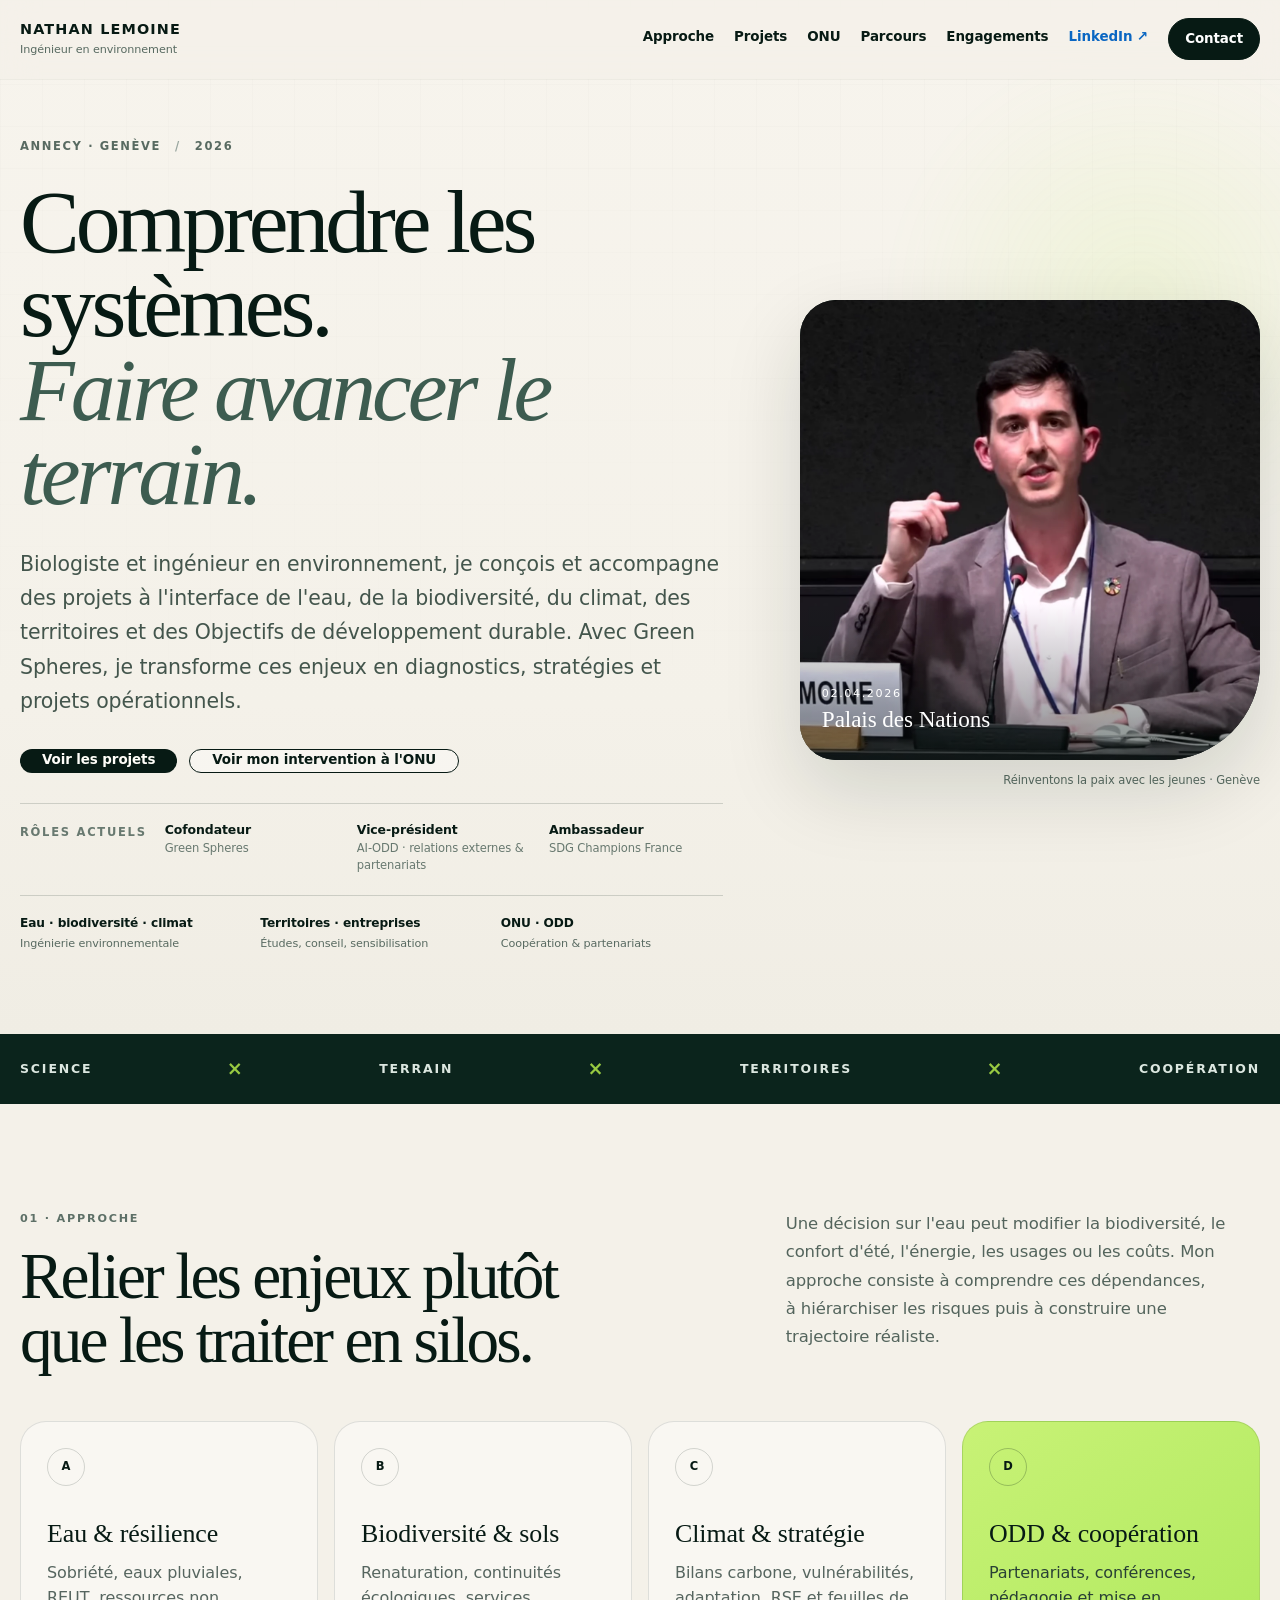
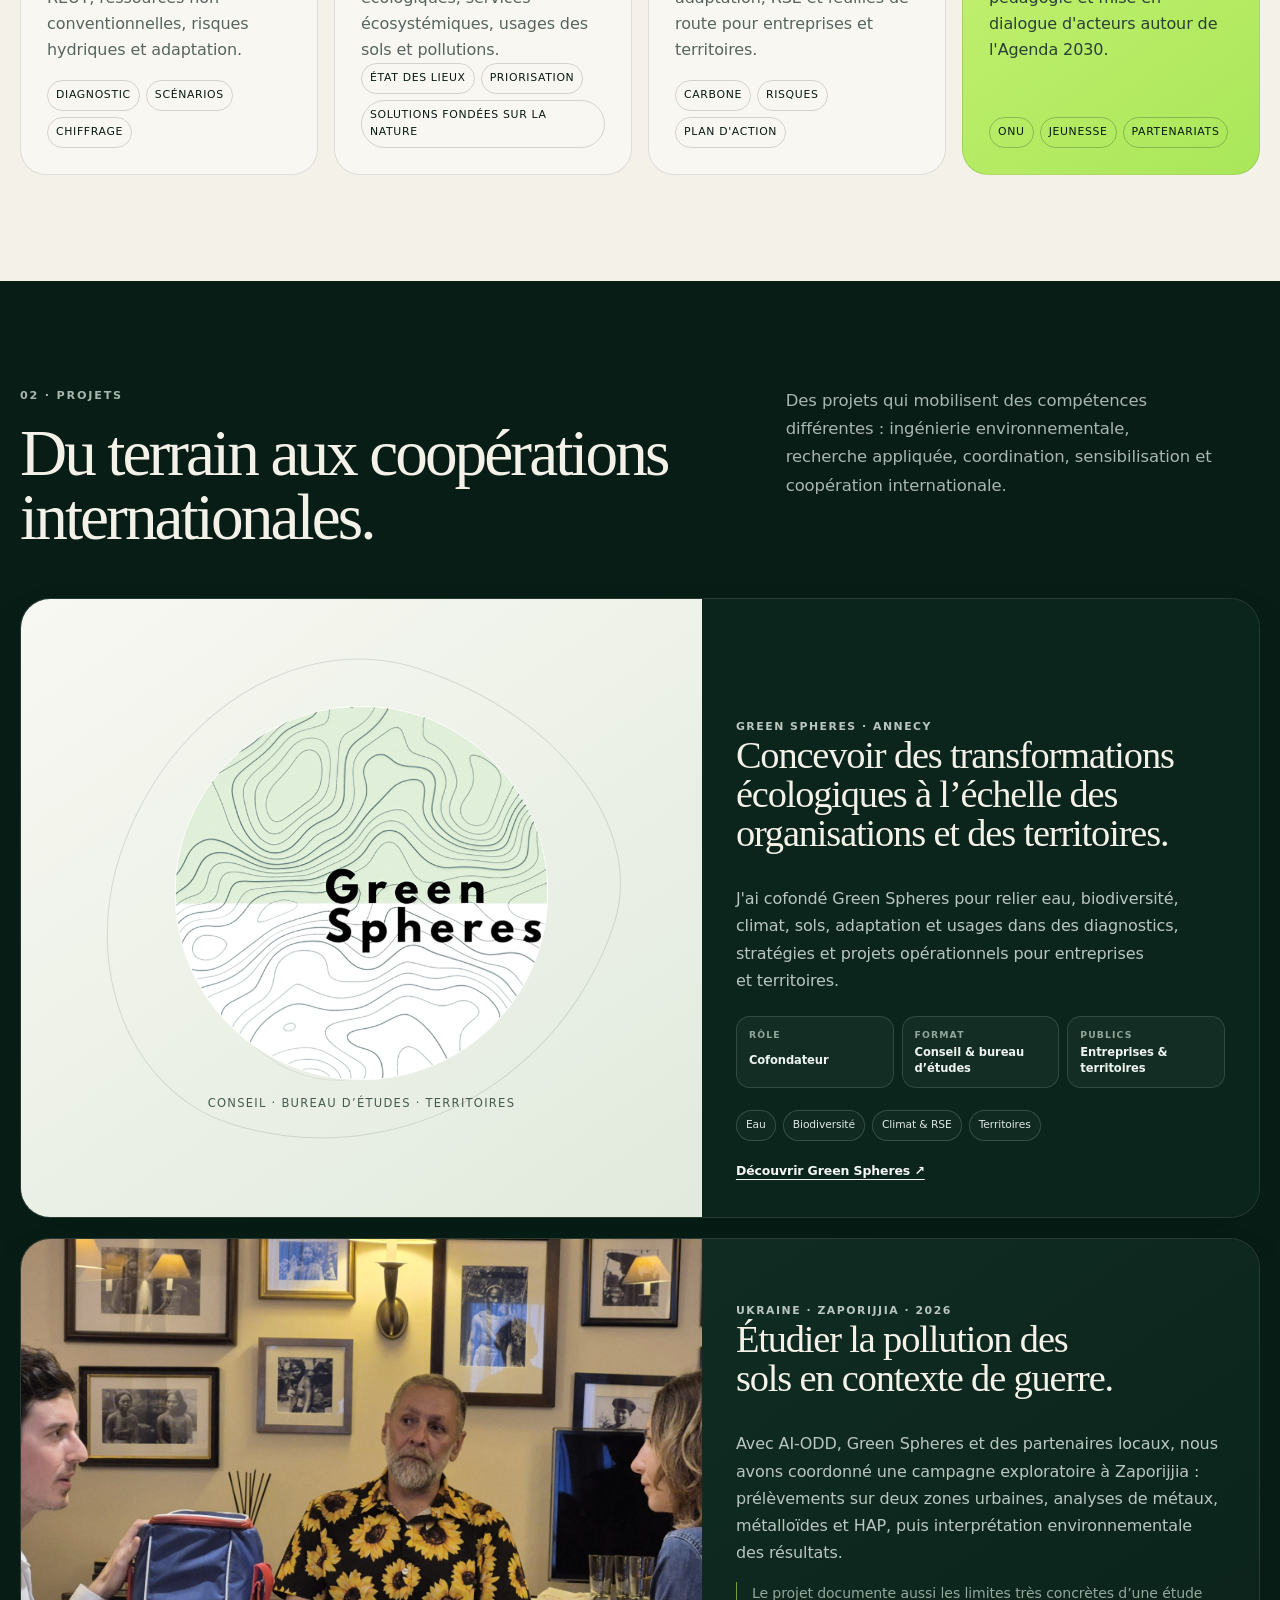
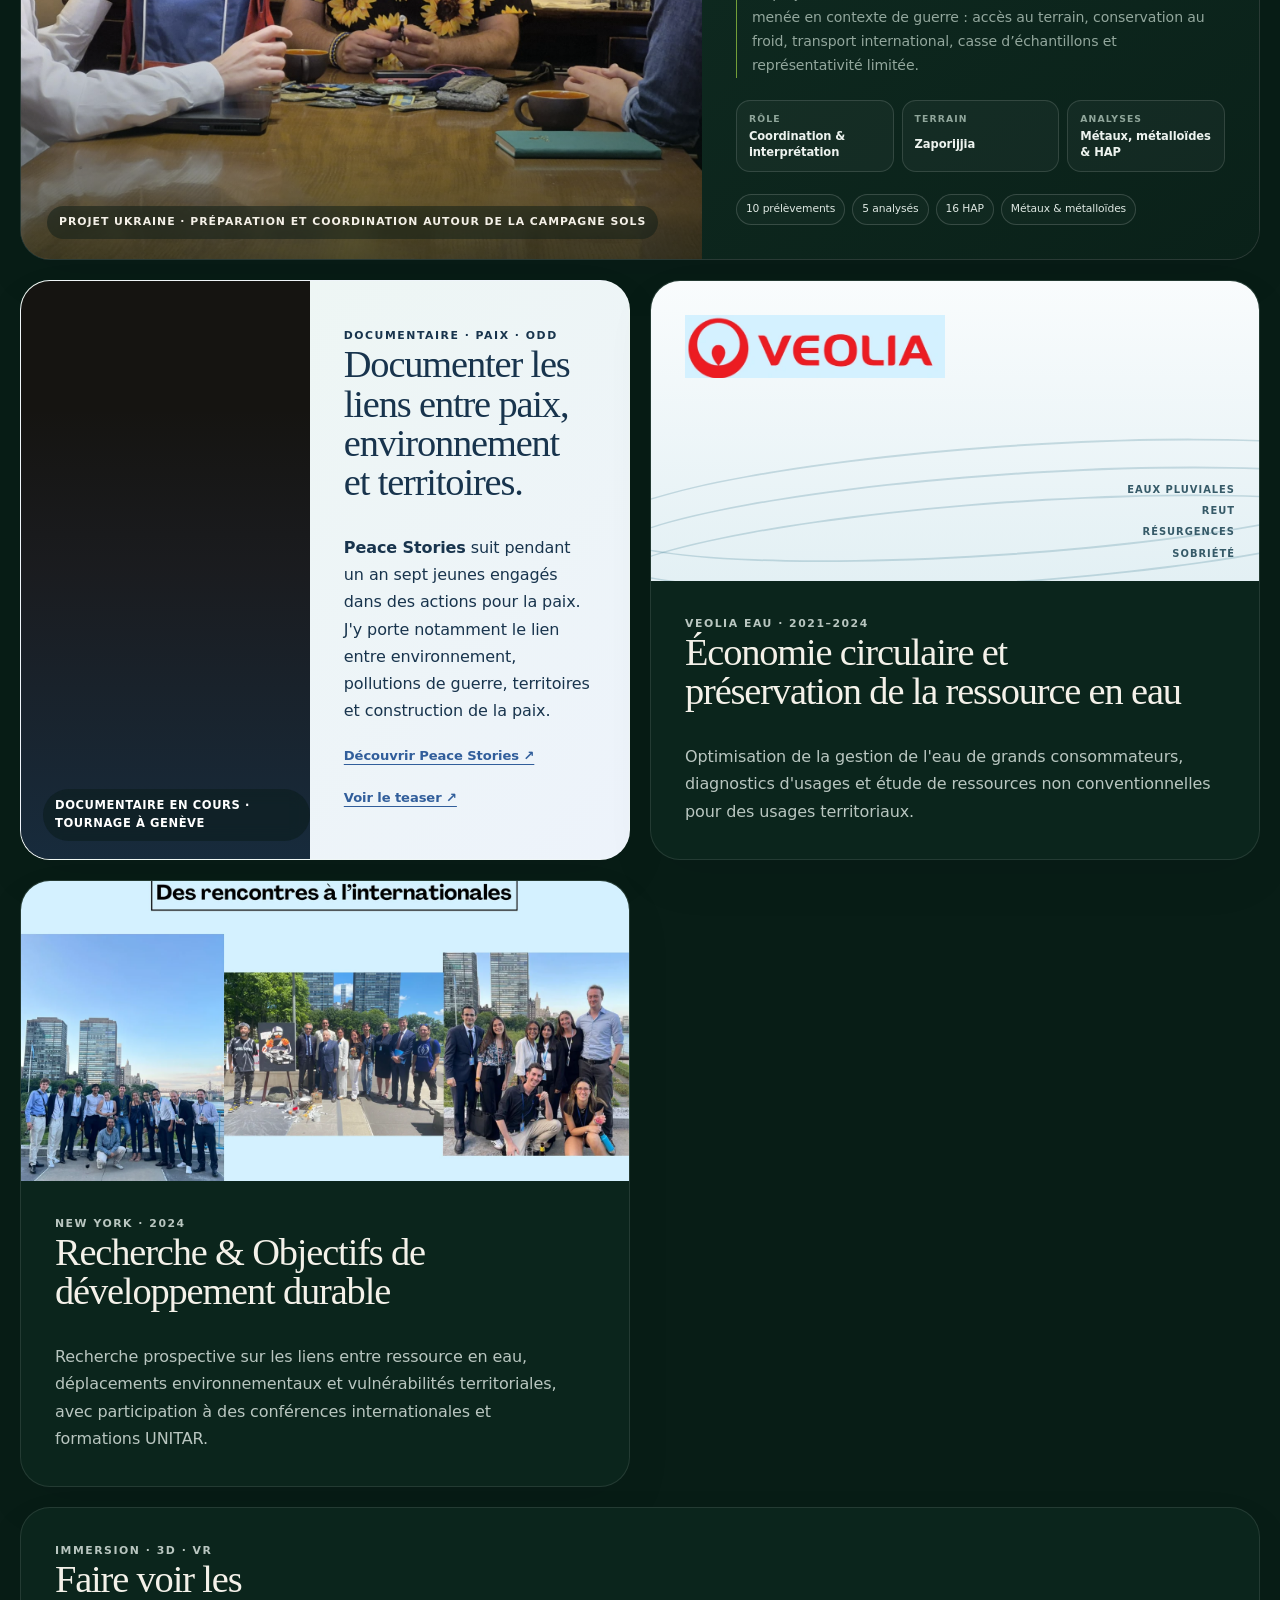
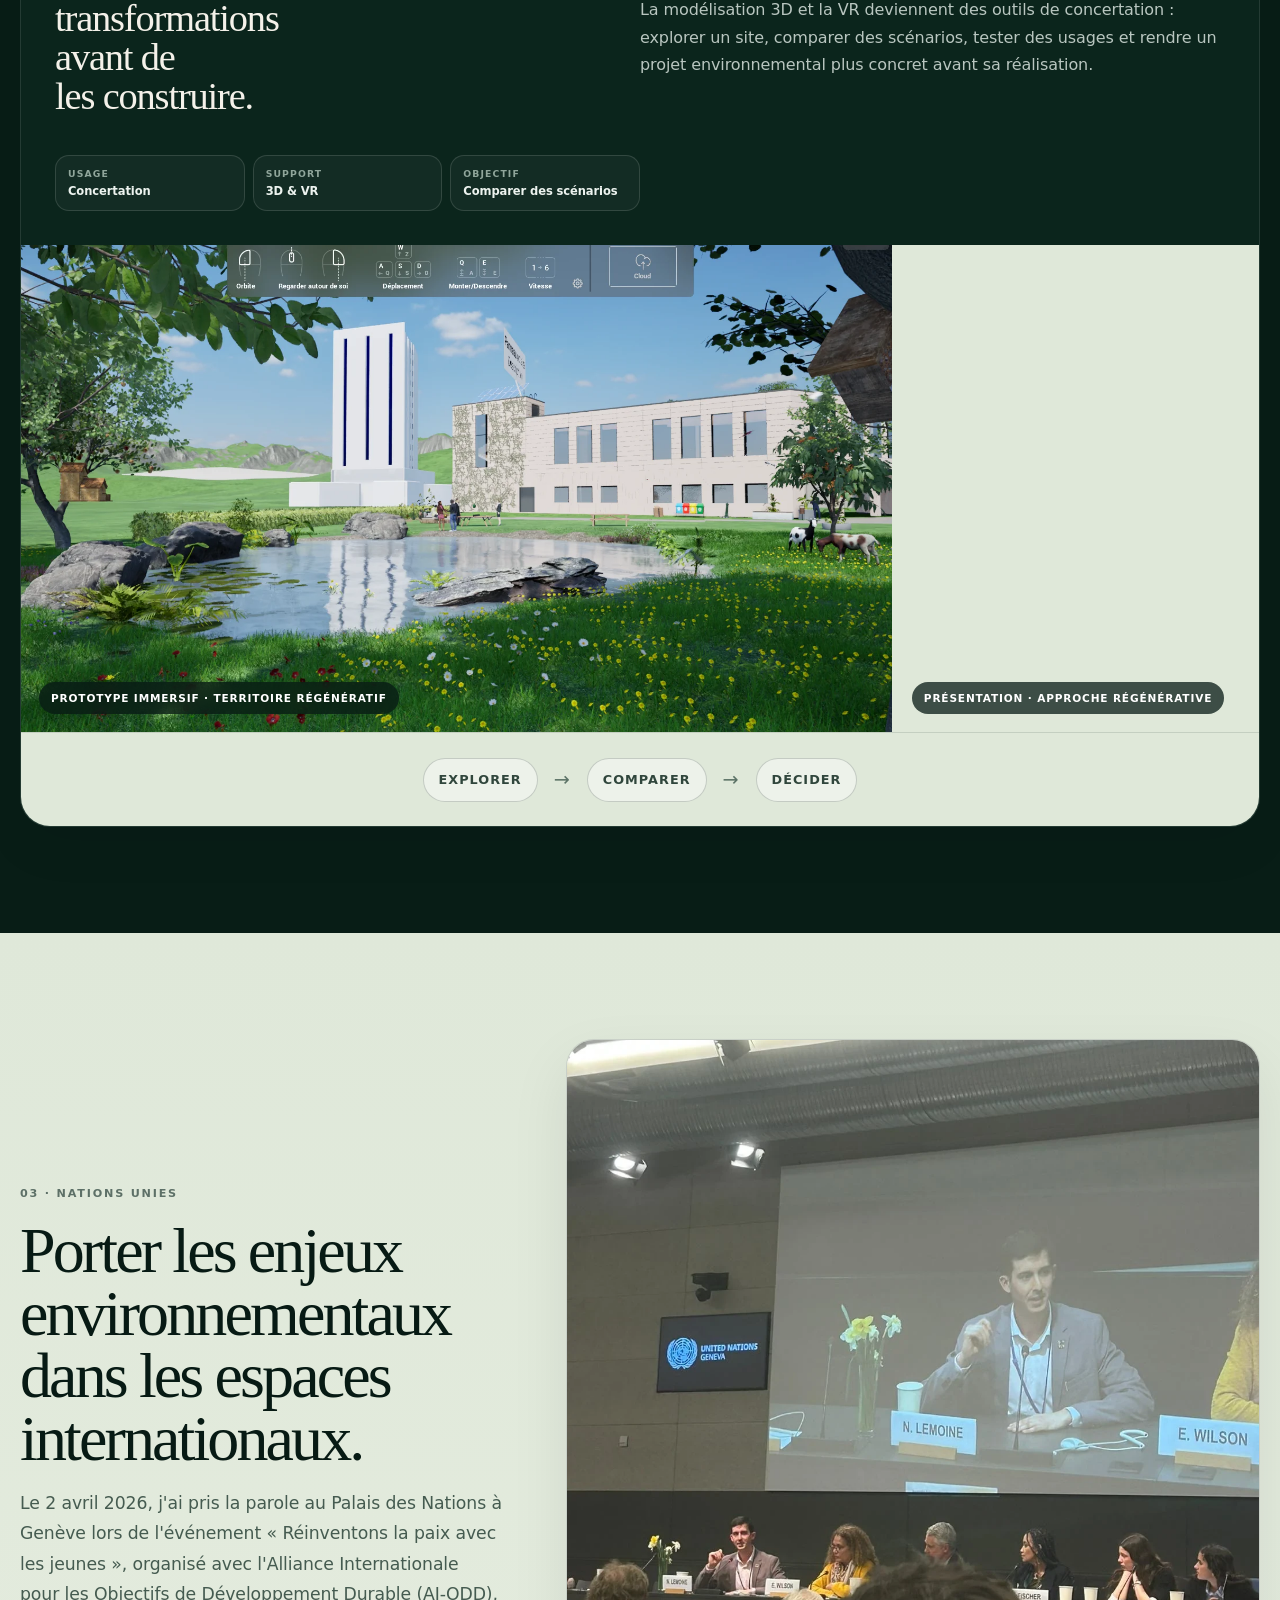
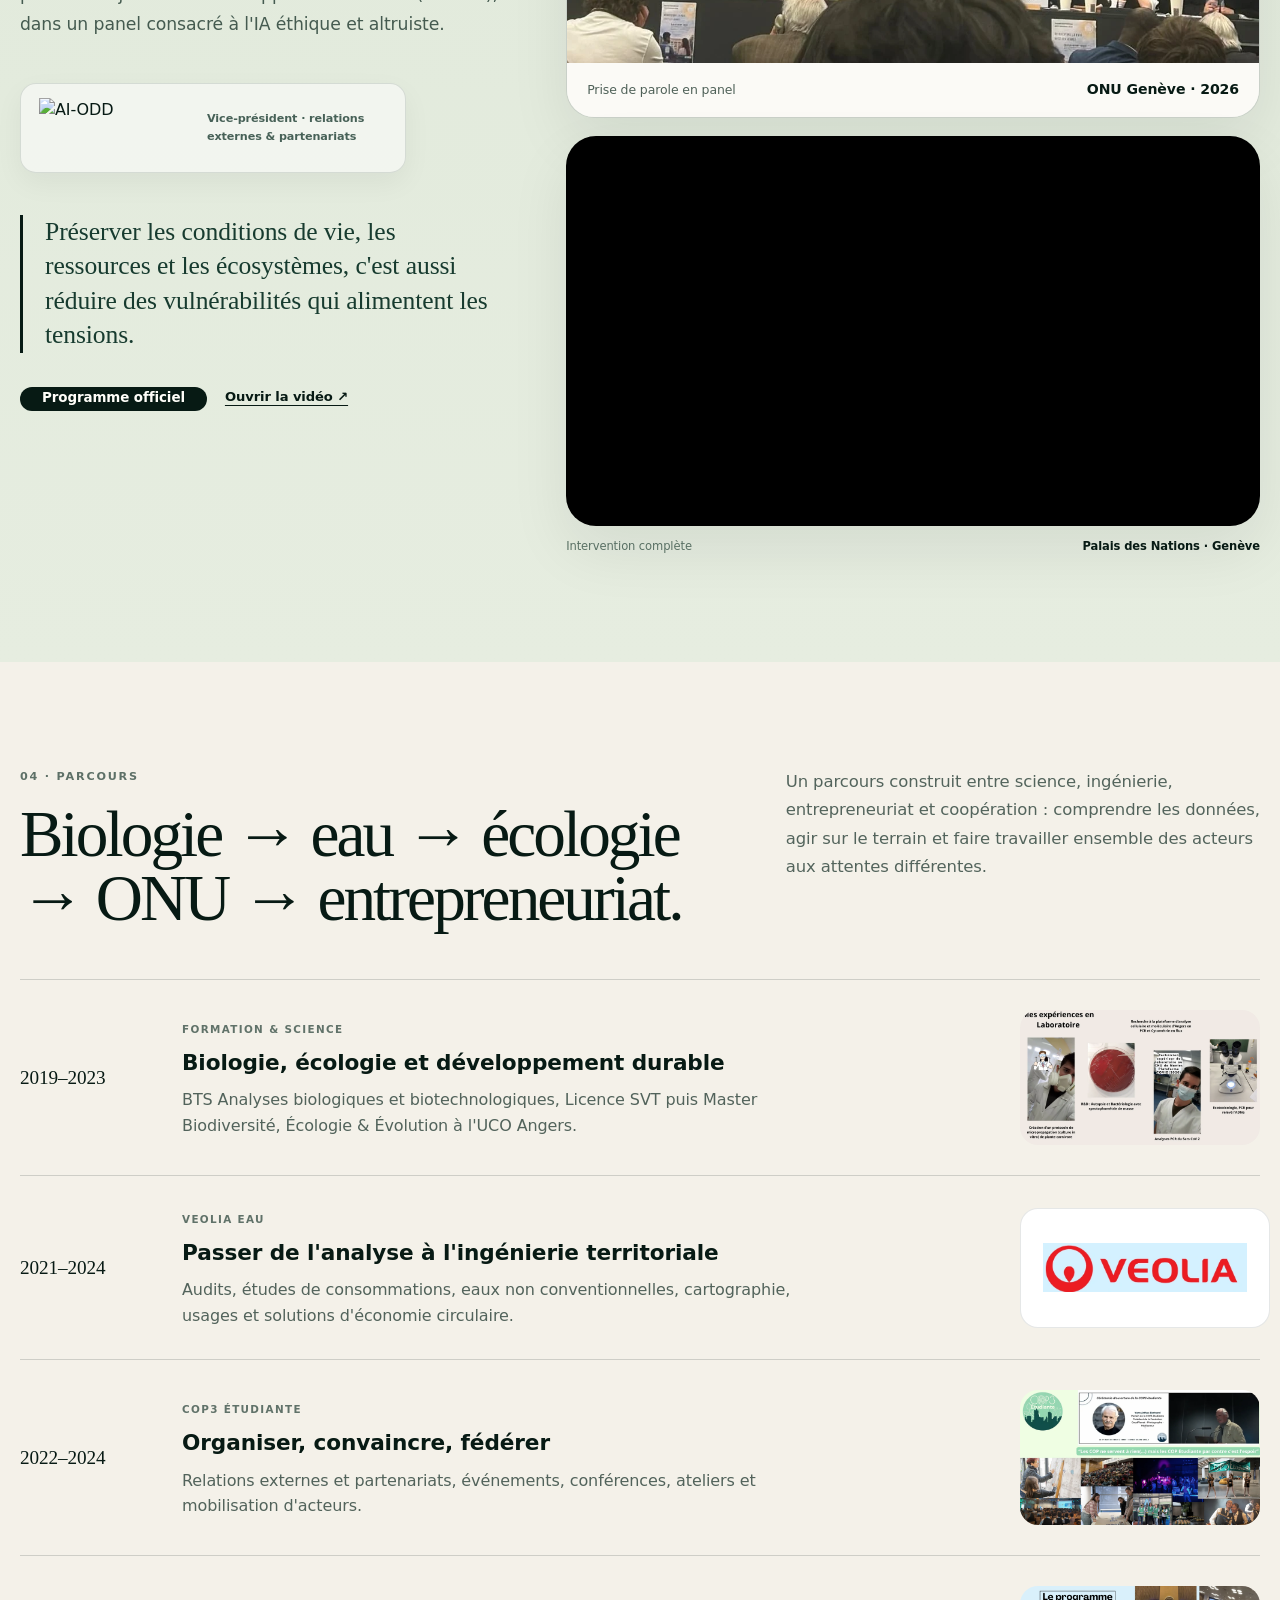
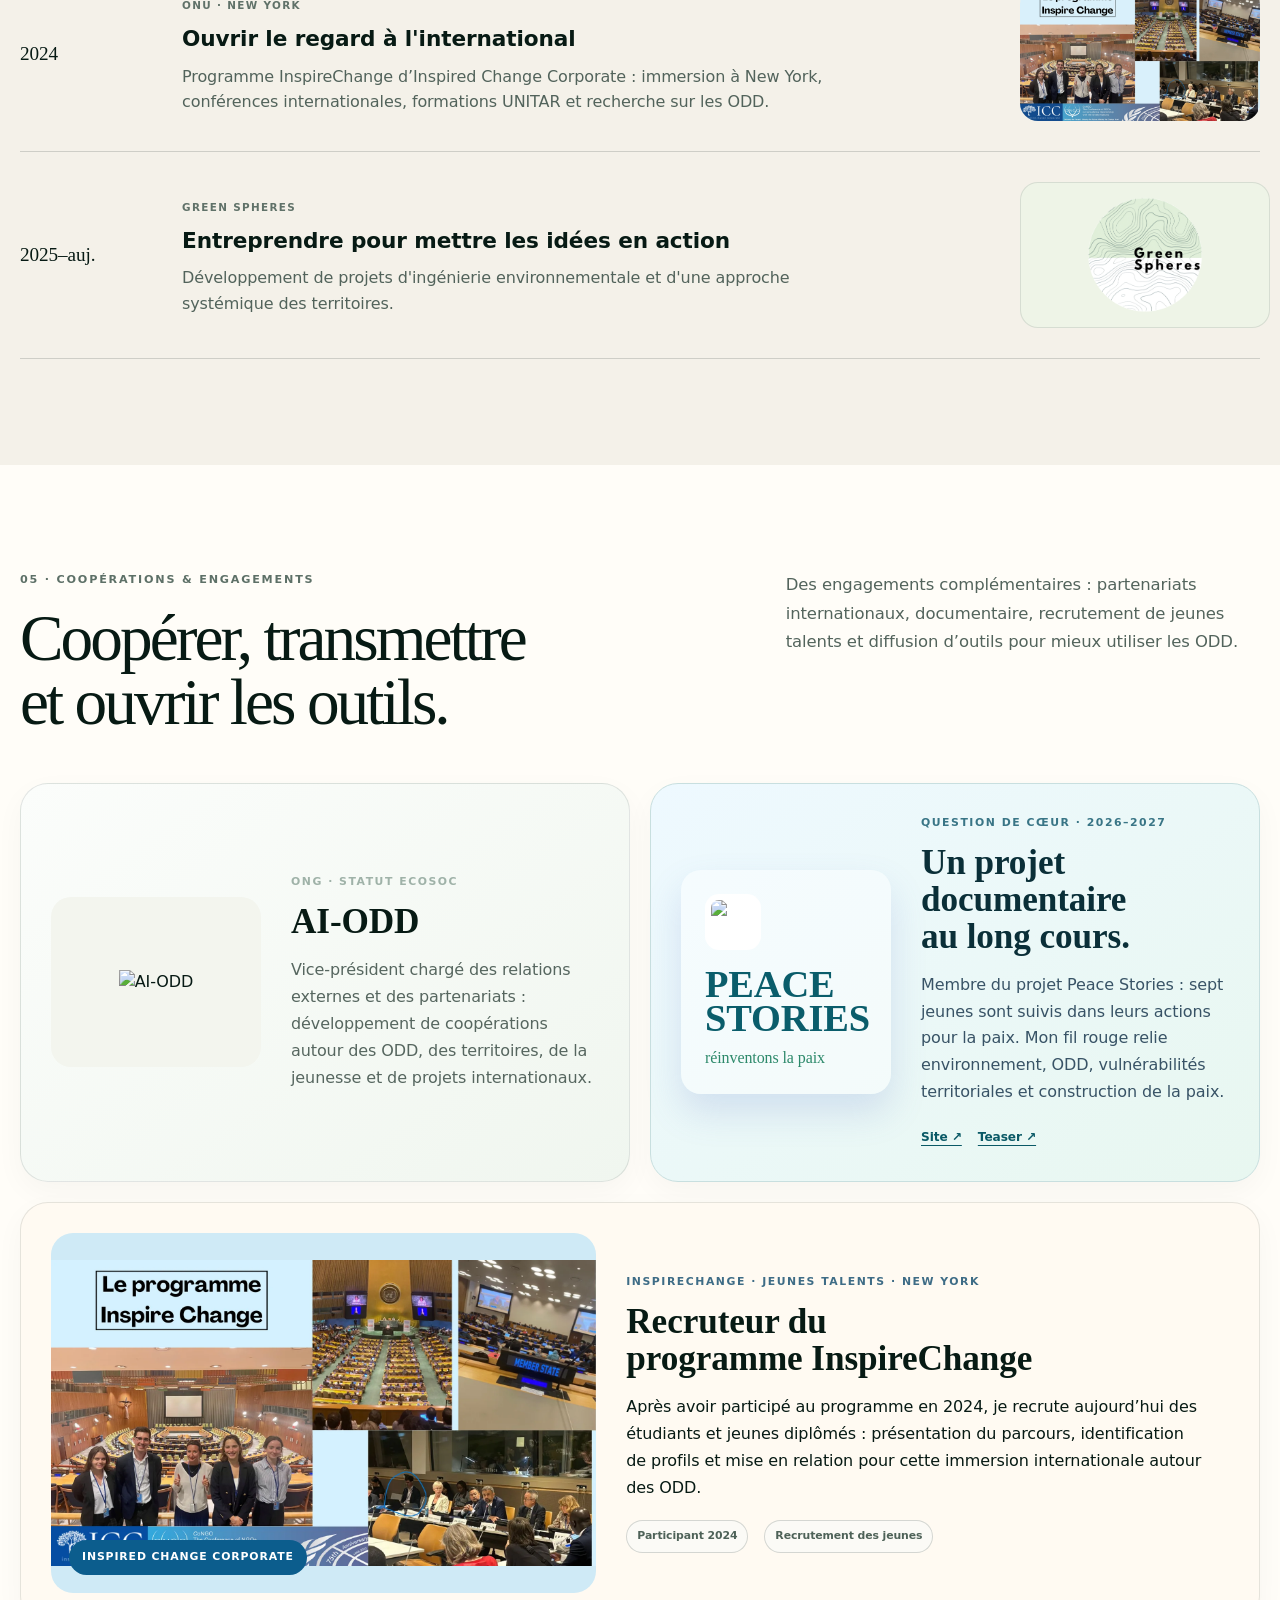
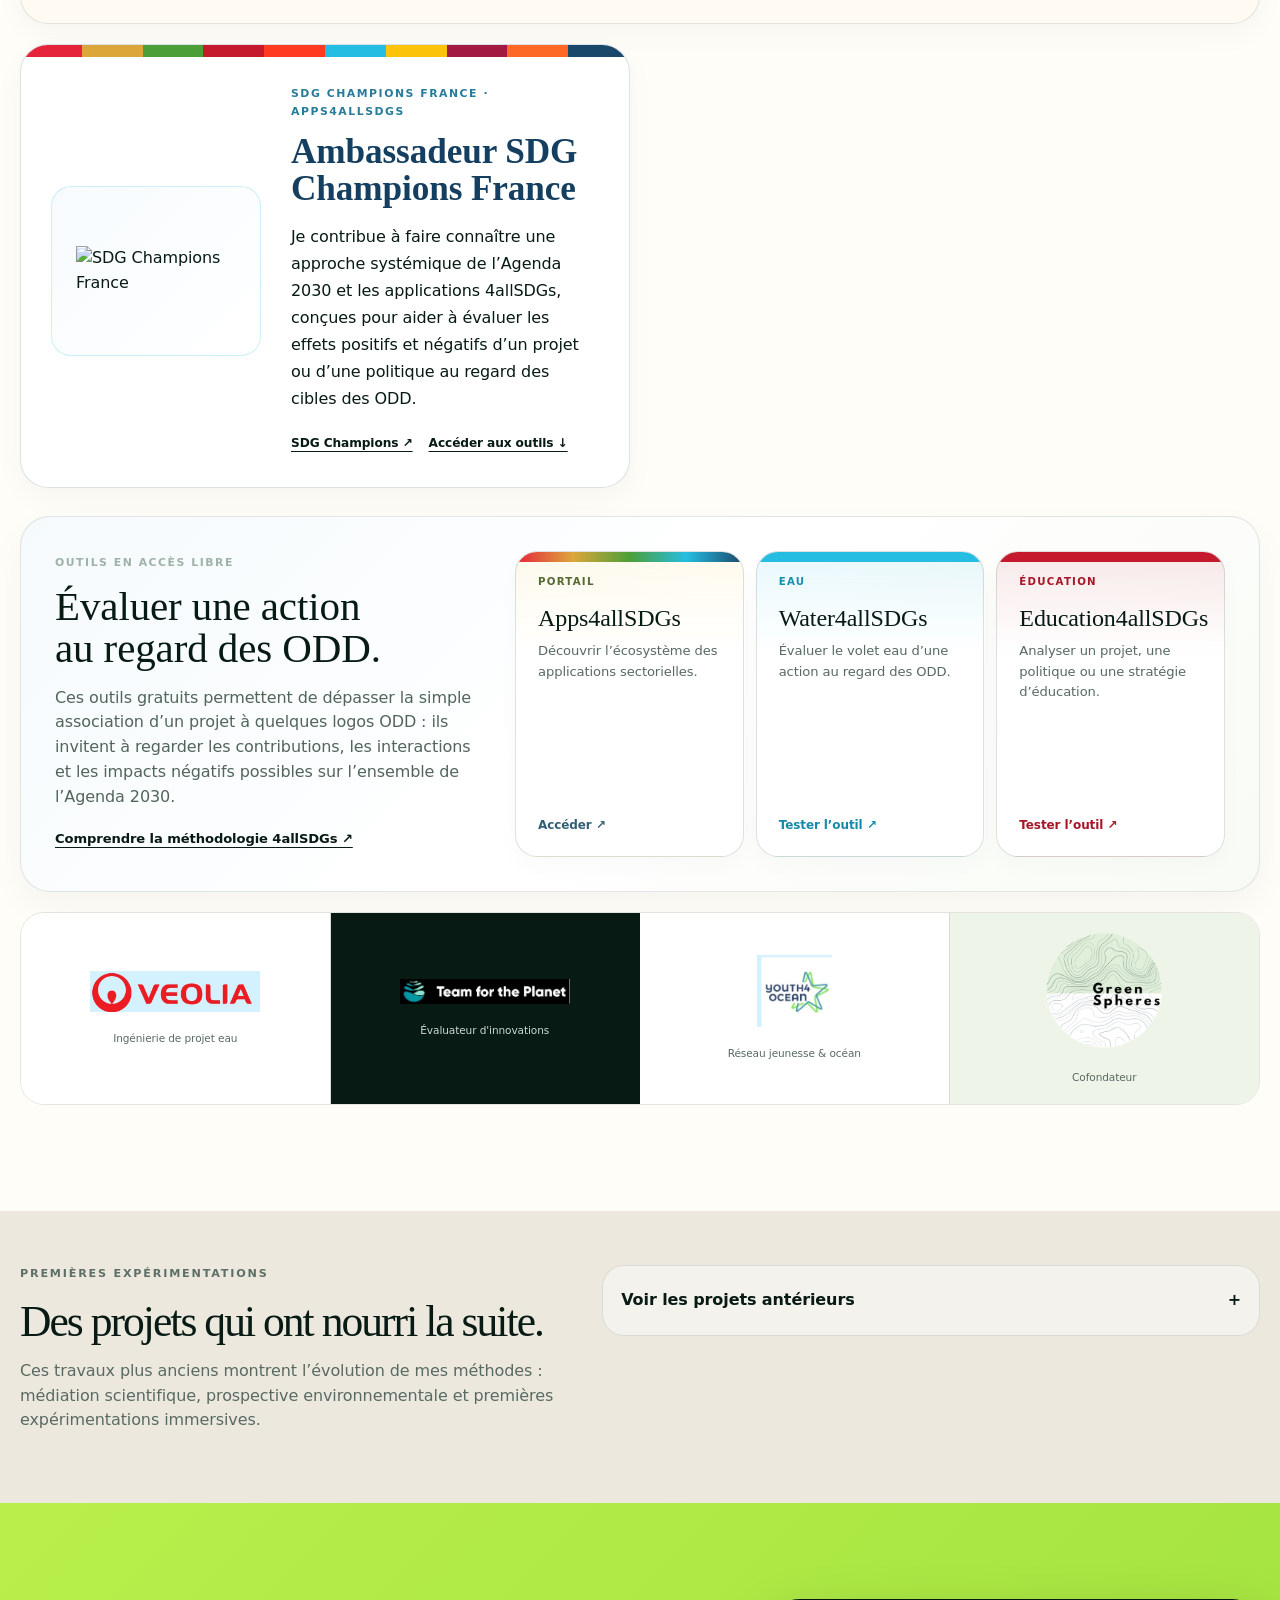
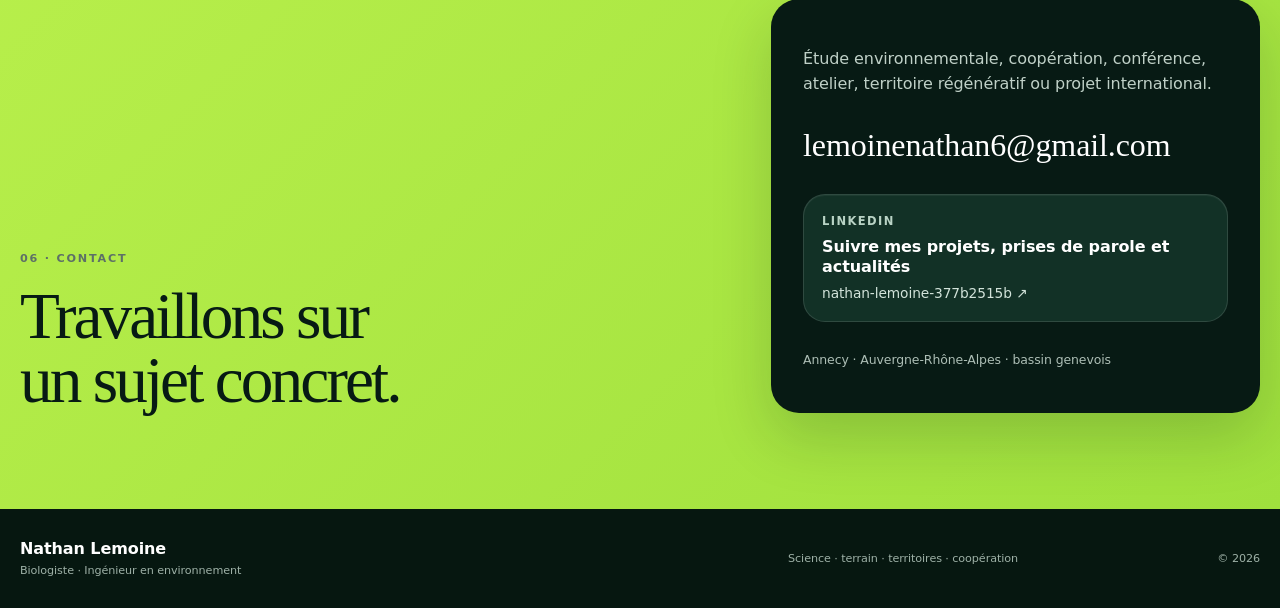
==== commit 5352e9cd: "Add files via upload" ====
--- a/index.html
+++ b/index.html
@@ -10,21 +10,21 @@
 <meta content="website" property="og:type"/>
 <meta content="Nathan Lemoine · Ingénieur en environnement | Green Spheres &amp; ODD" property="og:title"/>
 <meta content="Ingénierie environnementale, territoires, ODD et coopérations internationales — de Green Spheres au Palais des Nations à Genève." property="og:description"/>
-<meta content="https://nathan-lemoine.github.io/.com/nathan-onu.webp" property="og:image"/>
+<meta content="https://nate-lemon.github.io/nathan.lemoine.com/nathan-onu.webp" property="og:image"/>
 <meta content="index,follow" name="robots"/>
 <meta content="Nathan Lemoine" name="author"/>
 <link href="styles-v3.css?v=20260914-mobile1" rel="stylesheet"/>
-<link href="https://nathan-lemoine.github.io/.com/" rel="canonical"/><meta content="https://nathan-lemoine.github.io/.com/" property="og:url"/><meta content="Nathan Lemoine intervenant au Palais des Nations à Genève" property="og:image:alt"/><meta content="fr_FR" property="og:locale"/><meta content="summary_large_image" name="twitter:card"/><meta content="Nathan Lemoine · Ingénieur en environnement | Green Spheres &amp; ODD" name="twitter:title"/><meta content="Ingénierie environnementale, territoires, ODD et coopérations internationales — de Green Spheres au Palais des Nations à Genève." name="twitter:description"/><meta content="https://nathan-lemoine.github.io/.com/nathan-onu.webp" name="twitter:image"/><script type="application/ld+json">{
+<link href="https://nate-lemon.github.io/nathan.lemoine.com/" rel="canonical"/><meta content="https://nate-lemon.github.io/nathan.lemoine.com/" property="og:url"/><meta content="Nathan Lemoine intervenant au Palais des Nations à Genève" property="og:image:alt"/><meta content="fr_FR" property="og:locale"/><meta content="summary_large_image" name="twitter:card"/><meta content="Nathan Lemoine · Ingénieur en environnement | Green Spheres &amp; ODD" name="twitter:title"/><meta content="Ingénierie environnementale, territoires, ODD et coopérations internationales — de Green Spheres au Palais des Nations à Genève." name="twitter:description"/><meta content="https://nate-lemon.github.io/nathan.lemoine.com/nathan-onu.webp" name="twitter:image"/><script type="application/ld+json">{
   "@context": "https://schema.org",
   "@type": "ProfilePage",
   "dateModified": "2026-09-13",
   "mainEntity": {
     "@type": "Person",
-    "@id": "https://nathan-lemoine.github.io/.com/#nathan-lemoine",
+    "@id": "https://nate-lemon.github.io/nathan.lemoine.com/#nathan-lemoine",
     "name": "Nathan Lemoine",
     "description": "Biologiste et ingénieur en environnement, cofondateur de Green Spheres et engagé dans les Objectifs de développement durable.",
     "jobTitle": "Ingénieur en environnement",
-    "image": "https://nathan-lemoine.github.io/.com/nathan-onu.webp",
+    "image": "https://nate-lemon.github.io/nathan.lemoine.com/nathan-onu.webp",
     "sameAs": [
       "https://www.linkedin.com/in/nathan-lemoine-377b2515b/",
       "https://greenspheres.fr/"
@@ -206,7 +206,7 @@
 </div>
 </article>
 <article class="project reveal">
-<div class="project-media project-media-archive"><img alt="Parcours au siège des Nations Unies à New York" decoding="async" height="900" loading="lazy" src="onu-new-york.webp" width="1600"/></div>
+<div class="project-media project-media-archive"><img alt="Rencontres internationales à New York autour de la recherche et des Objectifs de développement durable" decoding="async" height="900" loading="lazy" src="recherche-odd-new-york.webp" width="1600"/></div>
 <div class="project-content">
 <p class="project-meta">NEW YORK · 2024</p>
 <h3>Recherche &amp; Objectifs de développement durable</h3>
